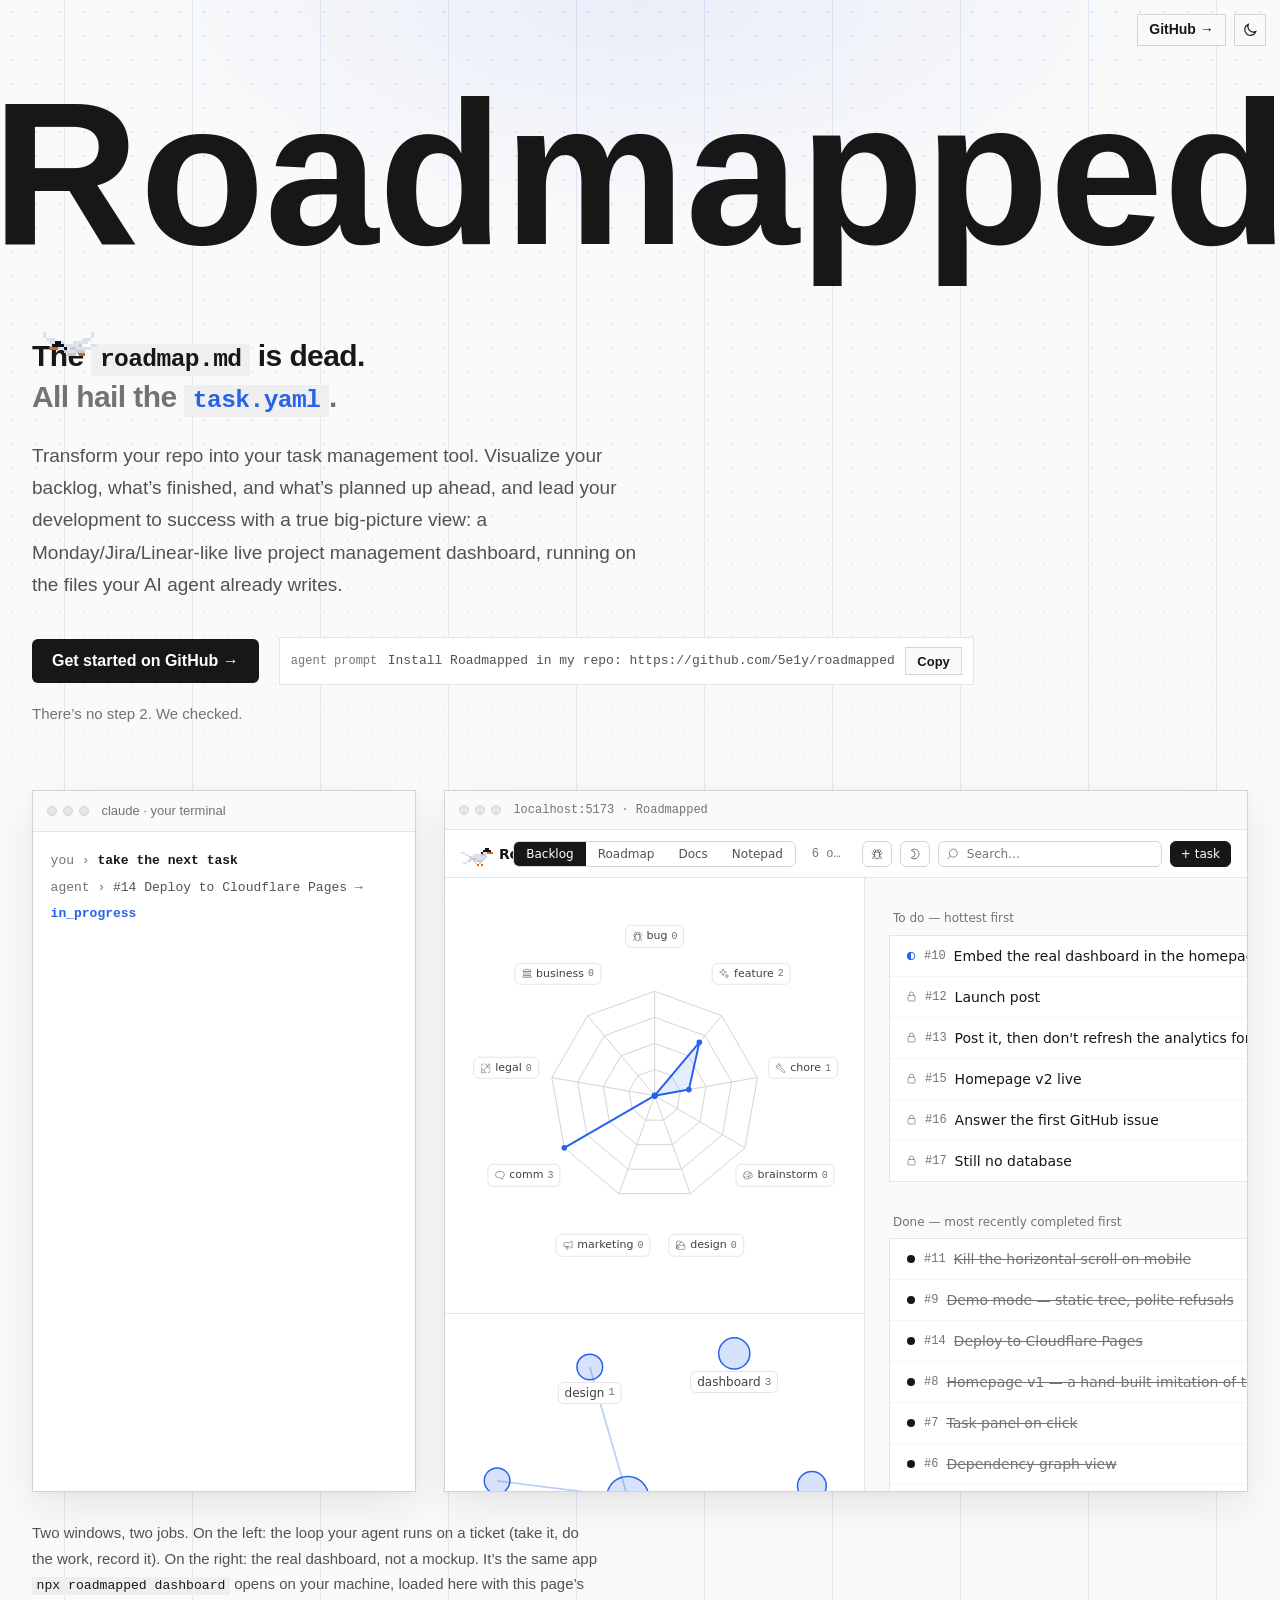
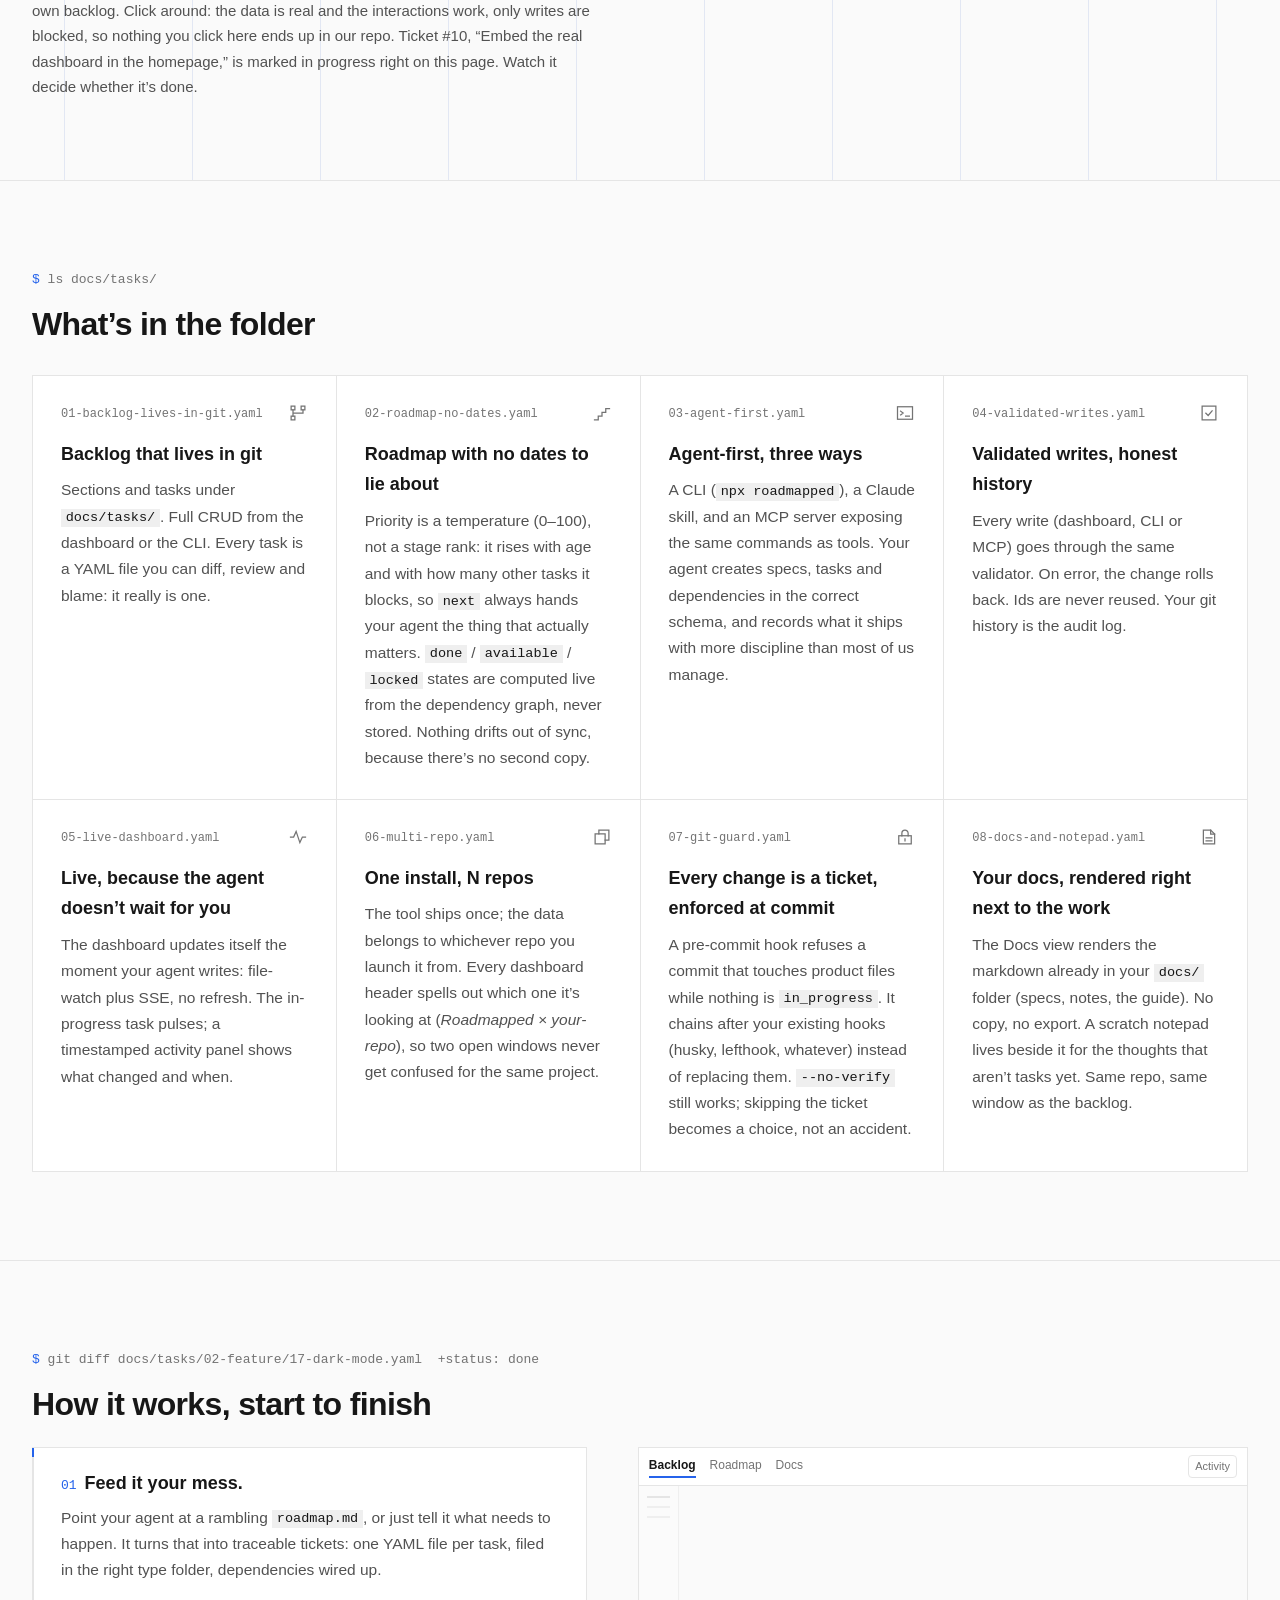
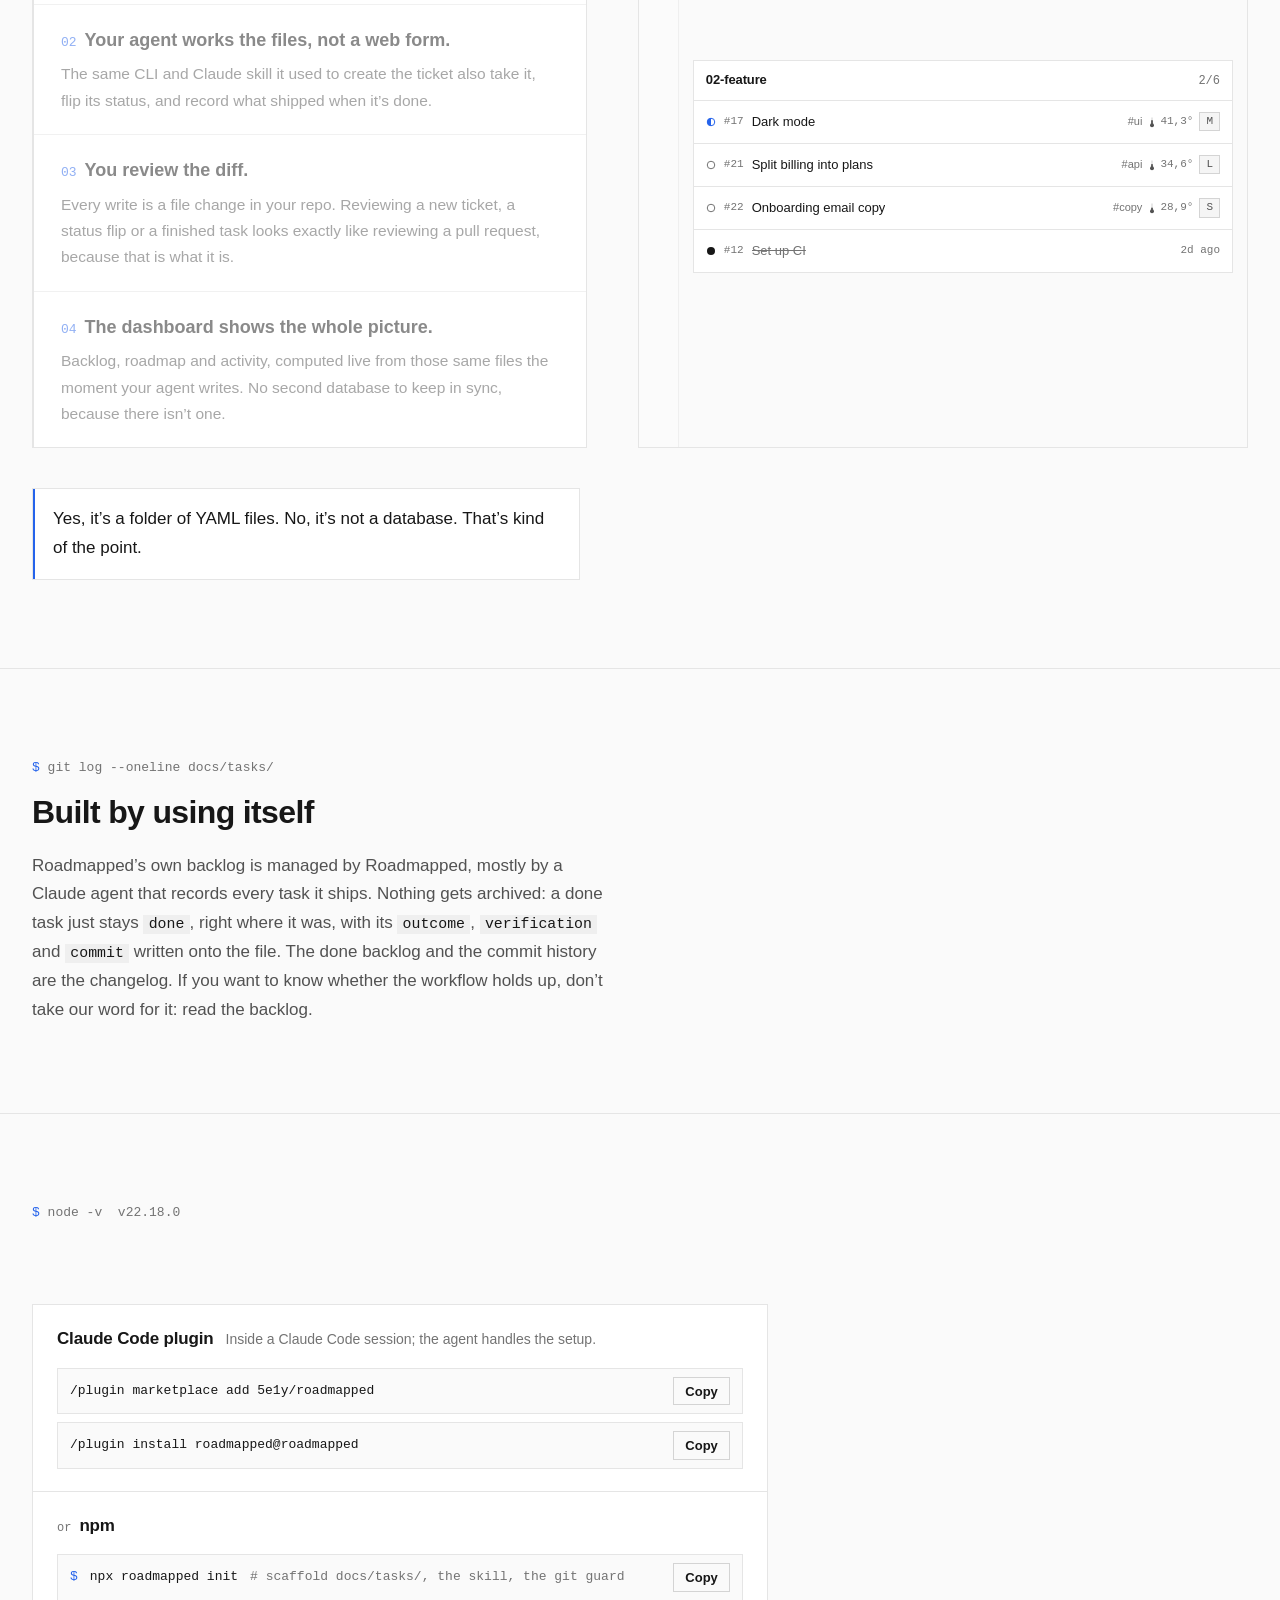
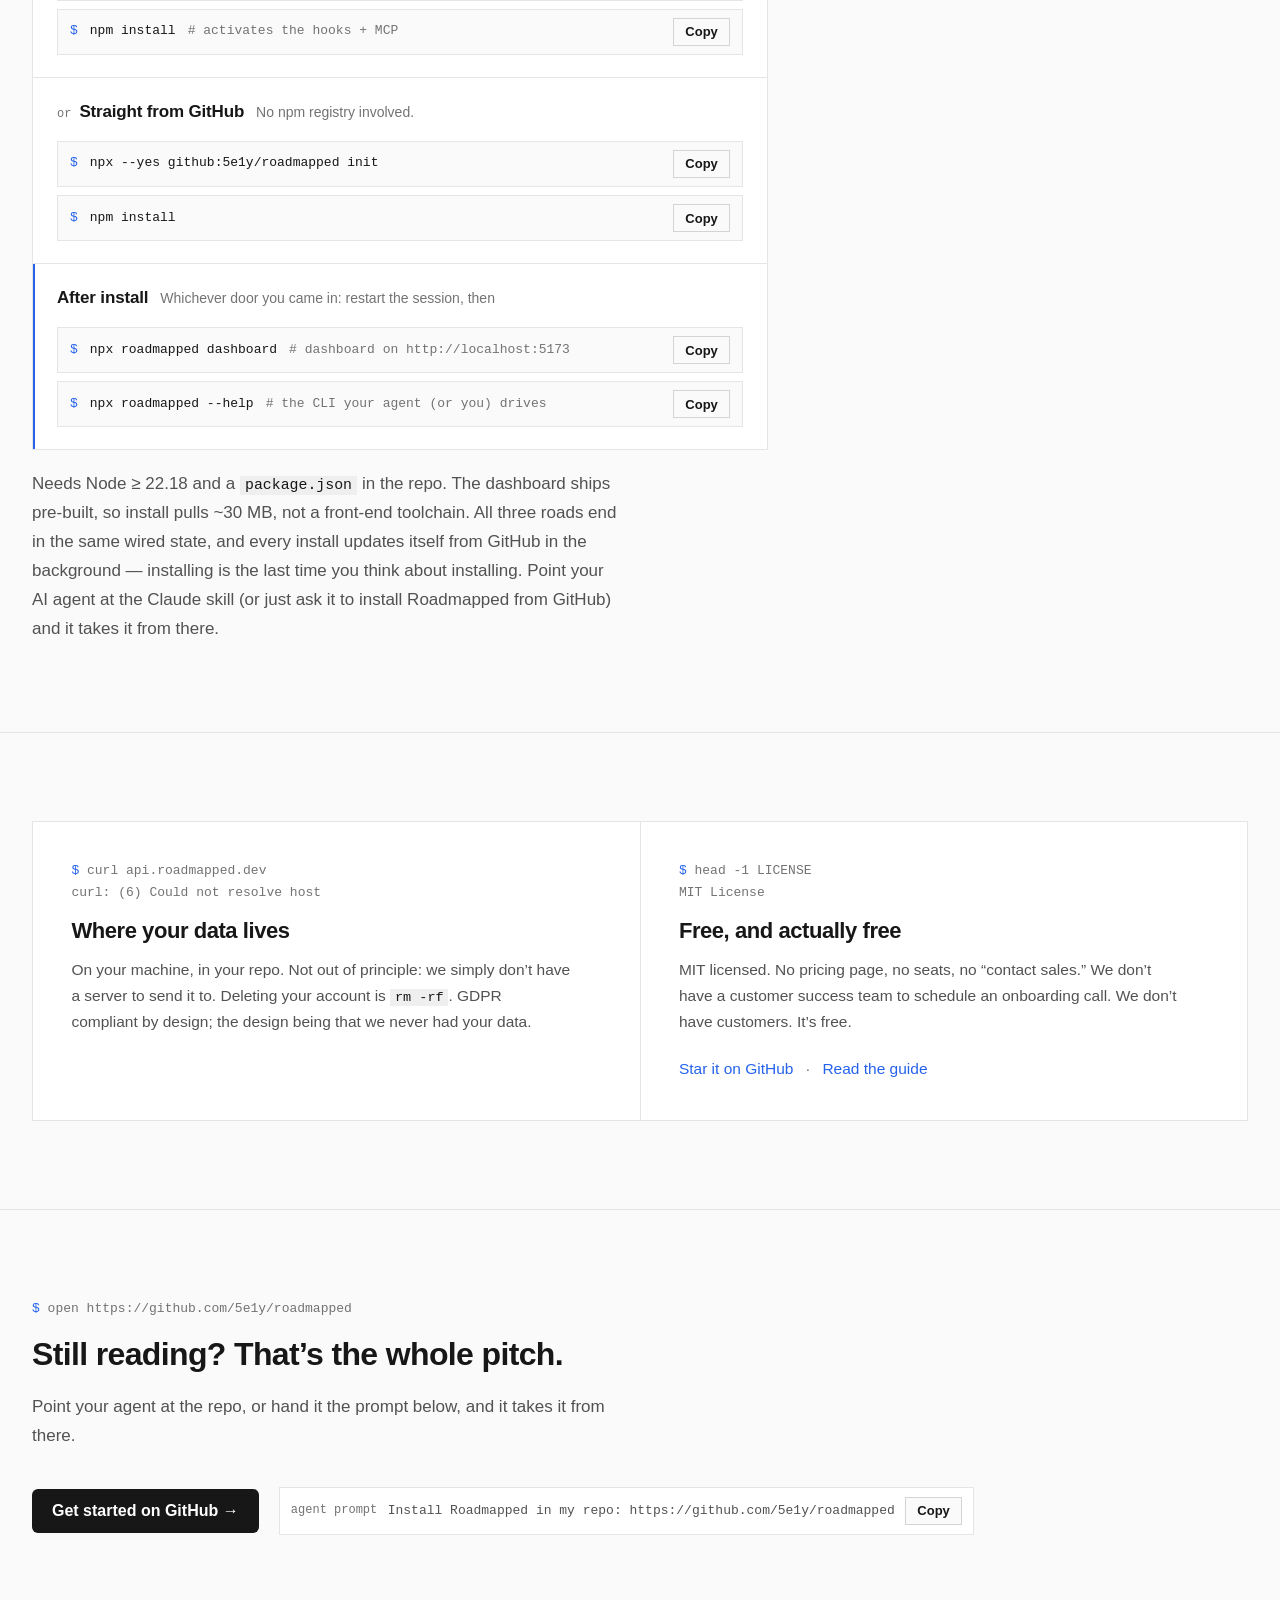
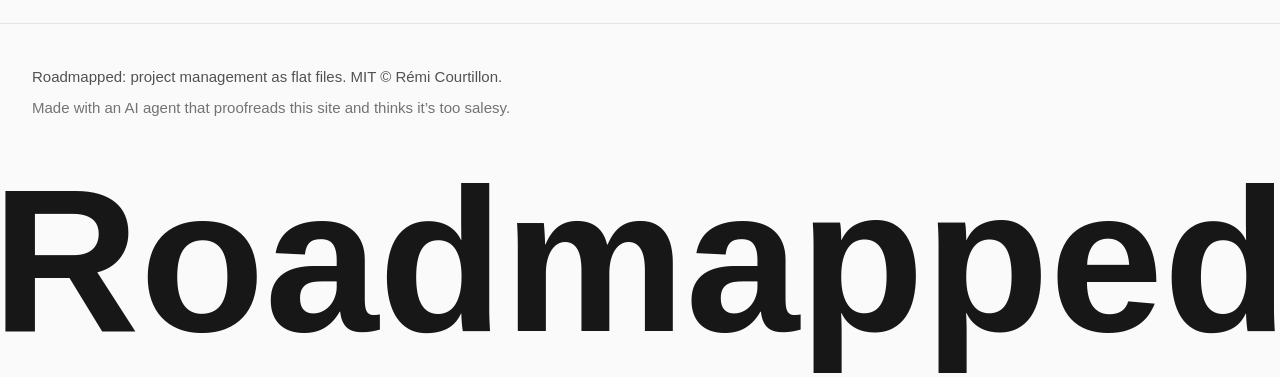
==== index.html @ 6def4558 "site: How-it-works — contexte d'app (ui-frame), colonnes à hauteur égale, callout aligné (#301) Reto" ====
<!doctype html>
<!-- You're reading the source. Coincidentally, that's also how the product works. -->
<html lang="en">
<head>
  <meta charset="utf-8">
  <meta name="viewport" content="width=device-width, initial-scale=1">
  <title>Roadmapped: a live project management dashboard for your repo</title>
  <meta name="description" content="Turn your repo into your task management tool. A Monday/Jira/Linear-like live dashboard over the backlog and roadmap your AI agent writes as files in your repo. See what's done and what's planned; review the diff.">
  <link rel="canonical" href="https://roadmapped.dev/">
  <meta property="og:title" content="Roadmapped: a live project management dashboard for your repo">
  <meta property="og:description" content="Turn your repo into a live project management dashboard: the backlog and roadmap your AI agent writes as files, with the big-picture view. MIT.">
  <meta property="og:url" content="https://roadmapped.dev/">
  <meta property="og:type" content="website">
  <meta property="og:site_name" content="Roadmapped">
  <meta property="og:image" content="https://roadmapped.dev/og.png">
  <meta property="og:image:width" content="1200">
  <meta property="og:image:height" content="630">
  <meta property="og:image:alt" content="The Roadmapped dashboard: a repo's backlog and roadmap as a live board.">
  <meta name="twitter:card" content="summary_large_image">
  <meta name="twitter:title" content="Roadmapped: a live project management dashboard for your repo">
  <meta name="twitter:description" content="Turn your repo into a live project management dashboard: the backlog and roadmap your AI agent writes as files, with the big-picture view. MIT.">
  <meta name="twitter:image" content="https://roadmapped.dev/og.png">
  <meta name="theme-color" content="#fafafa" media="(prefers-color-scheme: light)">
  <meta name="theme-color" content="#0a0a0a" media="(prefers-color-scheme: dark)">
  <!-- Thème (#268) : applique le choix persisté AVANT le premier paint, et
       n'arme les reveals (#267) que si IntersectionObserver existe et que
       l'utilisateur n'a pas demandé moins de mouvement. -->
  <script>
    (function () {
      var t = null;
      try { t = localStorage.getItem('theme'); } catch (e) {}
      if (t === 'light' || t === 'dark') document.documentElement.setAttribute('data-theme', t);
      if ('IntersectionObserver' in window &&
          !window.matchMedia('(prefers-reduced-motion: reduce)').matches) {
        document.documentElement.classList.add('js-reveal');
      }
    })();
  </script>
  <!-- Favicon : la mascotte Roadmapped (#212/#253), tournée à droite, pixel-perfect. -->
  <link rel="icon" href="data:image/svg+xml,%3Csvg%20xmlns='http://www.w3.org/2000/svg'%20viewBox='0%200%2016%2016'%3E%3Crect%20x='12'%20y='5'%20width='2'%20height='1'%20fill='%230F1225'/%3E%3Crect%20x='11'%20y='6'%20width='4'%20height='1'%20fill='%230F1225'/%3E%3Crect%20x='0'%20y='7'%20width='2'%20height='1'%20fill='%23DCE2E8'/%3E%3Crect%20x='10'%20y='7'%20width='1'%20height='1'%20fill='%230F1225'/%3E%3Crect%20x='11'%20y='7'%20width='2'%20height='1'%20fill='%23DCE2E8'/%3E%3Crect%20x='13'%20y='7'%20width='3'%20height='1'%20fill='%23EA6200'/%3E%3Crect%20x='2'%20y='8'%20width='2'%20height='1'%20fill='%23DCE2E8'/%3E%3Crect%20x='6'%20y='8'%20width='4'%20height='1'%20fill='%23DCE2E8'/%3E%3Crect%20x='10'%20y='8'%20width='2'%20height='1'%20fill='%23C6CCD4'/%3E%3Crect%20x='12'%20y='8'%20width='1'%20height='1'%20fill='%23DCE2E8'/%3E%3Crect%20x='4'%20y='9'%20width='1'%20height='1'%20fill='%23C6CCD4'/%3E%3Crect%20x='5'%20y='9'%20width='7'%20height='1'%20fill='%23DCE2E8'/%3E%3Crect%20x='12'%20y='9'%20width='1'%20height='1'%20fill='%23C6CCD4'/%3E%3Crect%20x='4'%20y='10'%20width='1'%20height='1'%20fill='%23DCE2E8'/%3E%3Crect%20x='5'%20y='10'%20width='3'%20height='1'%20fill='%23C6CCD4'/%3E%3Crect%20x='8'%20y='10'%20width='3'%20height='1'%20fill='%23DCE2E8'/%3E%3Crect%20x='11'%20y='10'%20width='1'%20height='1'%20fill='%23C6CCD4'/%3E%3Crect%20x='3'%20y='11'%20width='1'%20height='1'%20fill='%23DCE2E8'/%3E%3Crect%20x='4'%20y='11'%20width='1'%20height='1'%20fill='%23C6CCD4'/%3E%3Crect%20x='6'%20y='11'%20width='1'%20height='1'%20fill='%23C6CCD4'/%3E%3Crect%20x='7'%20y='11'%20width='1'%20height='1'%20fill='%23DCE2E8'/%3E%3Crect%20x='8'%20y='11'%20width='3'%20height='1'%20fill='%23C6CCD4'/%3E%3Crect%20x='1'%20y='12'%20width='2'%20height='1'%20fill='%23DCE2E8'/%3E%3Crect%20x='7'%20y='12'%20width='1'%20height='1'%20fill='%23DCE2E8'/%3E%3Crect%20x='9'%20y='12'%20width='1'%20height='1'%20fill='%23C6CCD4'/%3E%3Crect%20x='8'%20y='13'%20width='1'%20height='1'%20fill='%23EA6200'/%3E%3Crect%20x='10'%20y='13'%20width='1'%20height='1'%20fill='%23EA6200'/%3E%3C/svg%3E">
  <link rel="stylesheet" href="style.css">
  <script type="application/ld+json">
  {
    "@context": "https://schema.org",
    "@type": "SoftwareApplication",
    "name": "Roadmapped",
    "description": "Turn your repo into your task management tool. A Monday/Jira/Linear-like live dashboard over the backlog and roadmap your AI agent writes as files in your repo. See what's done and what's planned; review the diff.",
    "applicationCategory": "DeveloperApplication",
    "operatingSystem": "Any (Node.js ≥ 22.18)",
    "offers": {
      "@type": "Offer",
      "price": "0",
      "priceCurrency": "USD"
    },
    "license": "https://opensource.org/licenses/MIT",
    "url": "https://roadmapped.dev/",
    "codeRepository": "https://github.com/5e1y/roadmapped"
  }
  </script>
</head>
<body>
  <a class="skip-link" href="#main">Skip to content</a>

  <!-- Le header est mort (#266) : le wordmark géant du hero tient lieu de
       marque. Ce qui devait survivre — lien GitHub + toggle thème (#268) —
       flotte en haut à droite, discret, toujours accessible. -->
  <nav class="corner-nav" aria-label="Main">
    <a class="corner-link" href="https://github.com/5e1y/roadmapped">GitHub&nbsp;&rarr;</a>
    <button class="theme-toggle" type="button" aria-label="Switch color theme">
      <svg class="icon-sun" viewBox="0 0 24 24" fill="none" stroke="currentColor" stroke-width="1.8" stroke-linecap="square" aria-hidden="true"><circle cx="12" cy="12" r="4.25"/><path d="M12 2.5V5M12 19v2.5M2.5 12H5M19 12h2.5M5.3 5.3l1.8 1.8M16.9 16.9l1.8 1.8M18.7 5.3l-1.8 1.8M7.1 16.9l-1.8 1.8"/></svg>
      <svg class="icon-moon" viewBox="0 0 24 24" fill="none" stroke="currentColor" stroke-width="1.8" stroke-linecap="square" aria-hidden="true"><path d="M20.5 14.5A8.5 8.5 0 0 1 9.5 3.5a8.5 8.5 0 1 0 11 11Z"/></svg>
    </button>
  </nav>

  <main id="main">

    <!-- ============ Hero ============ -->
    <!-- Wordmark XXL (#266) : « Roadmapped » bord à bord, en SVG <text> pour
         une géométrie mesurable — le viewBox est recalé en JS sur l'encre
         exacte du mot (voir le script wordmark plus bas), et le perchoir
         invisible .wordmark-perch est posé pile sur le haut du R pour
         l'oiseau. Le viewBox inline n'est qu'un fallback sans JS. -->
    <section class="hero" aria-labelledby="hero-title">
      <h1 class="sr-only" id="hero-title">Roadmapped</h1>
      <!-- #286 : une ligne en desktop, deux lignes bord à bord (Road / mapped)
           en mobile. Trois <svg> ; la media query n'en montre qu'une (desktop)
           ou deux (mobile). Le script wordmark recale chaque viewBox sur son
           encre réelle, et le perchoir suit le R de la ligne VISIBLE
           (desktop : « Roadmapped » ; mobile : « Road », première ligne). -->
      <div class="wordmark wordmark-hero" data-wordmark aria-hidden="true">
        <svg class="wordmark-line-one" viewBox="0 -72 654 94" preserveAspectRatio="xMidYMid meet" focusable="false">
          <text class="wordmark-text" x="0" y="0">Roadmapped</text>
        </svg>
        <svg class="wordmark-line-two" viewBox="0 -72 246 76" preserveAspectRatio="xMidYMid meet" focusable="false">
          <text class="wordmark-text" x="0" y="0">Road</text>
        </svg>
        <svg class="wordmark-line-two" viewBox="0 -72 376 94" preserveAspectRatio="xMidYMid meet" focusable="false">
          <text class="wordmark-text" x="0" y="0">mapped</text>
        </svg>
        <span class="wordmark-perch" id="hero-perch" data-bird-perch></span>
      </div>
      <div class="container">
        <p class="hero-tagline reveal">
          The <code>roadmap.md</code> is dead.
          <span class="hero-beat">All hail the <code>task.yaml</code>.</span>
        </p>
        <p class="hero-sub reveal">
          Transform your repo into your task management tool. Visualize your backlog,
          what&rsquo;s finished, and what&rsquo;s planned up ahead, and lead your development
          to success with a true big-picture view: a Monday/Jira/Linear-like live
          project management dashboard, running on the files your AI agent already writes.
        </p>
        <div class="hero-cta reveal">
          <a class="btn btn-primary" href="https://github.com/5e1y/roadmapped">Get started on GitHub&nbsp;&rarr;</a>
          <div class="prompt-copy" role="group" aria-label="Prompt to copy for your AI agent">
            <span class="prompt-tag">agent&nbsp;prompt</span>
            <code class="prompt-text">Install Roadmapped in my repo: https://github.com/5e1y/roadmapped</code>
            <button class="btn-copy" type="button" data-copy-text="Install Roadmapped in my repo: https://github.com/5e1y/roadmapped">Copy</button>
          </div>
        </div>
        <p class="cta-note reveal">There&rsquo;s no step&nbsp;2. We checked.</p>
      </div>
    </section>

    <!-- ============ Live demo: two windows, the terminal and the real app ============ -->
    <section class="demo" aria-label="Live demo: a terminal driving the real Roadmapped dashboard, side by side">
      <div class="demo-stage">
        <div class="duo">

          <!-- Window 1: the terminal (scripted replay, separate app) -->
          <div class="window window-terminal reveal">
            <div class="window-bar">
              <span class="window-dots" aria-hidden="true"><i></i><i></i><i></i></span>
              <span class="window-name">claude &middot; your terminal</span>
            </div>
            <div class="term" id="term">
              <div class="cl" data-kind="you"><span class="cl-p">you &rsaquo;</span> <span class="cl-t">take the next task</span></div>
              <div class="cl" data-kind="agent"><span class="cl-p">agent &rsaquo;</span> #14 Deploy to Cloudflare Pages &rarr; <span class="cl-progress">in_progress</span></div>
              <div class="cl" data-kind="cmd">$ npx wrangler deploy</div>
              <div class="cl" data-kind="agent"><span class="cl-p">agent &rsaquo;</span> Live at roadmapped.dev. You&rsquo;re on it.</div>
              <div class="cl" data-kind="agent"><span class="cl-p">agent &rsaquo;</span> #14 done &middot; record written</div>
              <div class="cl" data-kind="you"><span class="cl-p">you &rsaquo;</span> <span class="cl-t">next</span></div>
              <div class="cl" data-kind="agent"><span class="cl-p">agent &rsaquo;</span> #10 Embed the real dashboard in the homepage &rarr; <span class="cl-progress">in_progress</span></div>
              <div class="cl" data-kind="cmd">$ npx roadmapped start 10</div>
              <div class="cl" data-kind="agent"><span class="cl-p">agent &rsaquo;</span> The window on the right? That&rsquo;s it. Same app, not a replica.</div>
              <div class="cl" data-kind="agent"><span class="cl-p">agent &rsaquo;</span> #10 stays in_progress until you stop looking.</div>
            </div>
          </div>

          <!-- Window 2: the actual dashboard (the React app, read-only build) -->
          <div class="window window-app reveal">
            <div class="window-bar">
              <span class="window-dots" aria-hidden="true"><i></i><i></i><i></i></span>
              <span class="window-name window-name-mono">localhost:5173 &middot; Roadmapped</span>
            </div>
            <iframe class="app-frame" src="demo/" title="Roadmapped dashboard: read-only live demo showing this page's own backlog" loading="lazy"></iframe>
          </div>

        </div>

        <p class="demo-caption reveal">
          Two windows, two jobs. On the left: the loop your agent runs on a ticket
          (take it, do the work, record it). On the right: the real dashboard, not a
          mockup. It&rsquo;s the same app <code>npx roadmapped dashboard</code> opens on your
          machine, loaded here with this page&rsquo;s own backlog. Click around: the data
          is real and the interactions work, only writes are blocked, so nothing you
          click here ends up in our repo. Ticket&nbsp;#10, &ldquo;Embed the real dashboard
          in the homepage,&rdquo; is marked in&nbsp;progress right on this page. Watch it
          decide whether it&rsquo;s done.
        </p>
      </div>
    </section>

    <!-- ============ Features ============
         #287 : chaque carte = un en-tête (fichier + icône + titre) dans un
         <button class="feature-toggle"> et un corps .feature-body. En desktop
         la grille est inchangée (le bouton est inerte, tout est déplié). En
         mobile (≤ 760px), le script accordéon replie les corps : première
         ouverte par défaut, une seule ouverte à la fois, aria-expanded +
         hidden. Sans JS : tout reste déplié, à toutes les tailles. -->
    <section class="section" id="features" aria-labelledby="features-title">
      <div class="container">
        <p class="eyebrow reveal"><span class="eyebrow-cmd"><span class="eyebrow-ps1">$</span>&nbsp;ls docs/tasks/</span></p>
        <h2 class="section-title reveal" id="features-title">What&rsquo;s in the folder</h2>
        <div class="feature-grid">
          <article class="feature-card reveal">
            <h3 class="feature-title">
              <button class="feature-toggle" type="button">
                <span class="feature-head">
                  <span class="feature-file">01-backlog-lives-in-git.yaml</span>
                  <!-- git branch, nœuds carrés -->
                  <svg class="feature-icon" viewBox="0 0 24 24" fill="none" stroke="currentColor" stroke-width="1.5" stroke-linecap="square" aria-hidden="true"><rect x="3.75" y="3.75" width="4.5" height="4.5"/><rect x="3.75" y="15.75" width="4.5" height="4.5"/><rect x="15.75" y="3.75" width="4.5" height="4.5"/><path d="M6 8.25v7.5M18 8.25V12H6"/></svg>
                </span>
                <span class="feature-name">Backlog that lives in git</span>
              </button>
            </h3>
            <div class="feature-body">
              <p>Sections and tasks under <code>docs/tasks/</code>. Full CRUD from the dashboard or the CLI. Every task is a YAML file you can diff, review and blame: it really is one.</p>
            </div>
          </article>
          <article class="feature-card reveal">
            <h3 class="feature-title">
              <button class="feature-toggle" type="button">
                <span class="feature-head">
                  <span class="feature-file">02-roadmap-no-dates.yaml</span>
                  <!-- escalier : la température (âge + blocages), pas un rang de stage -->
                  <svg class="feature-icon" viewBox="0 0 24 24" fill="none" stroke="currentColor" stroke-width="1.5" stroke-linecap="square" aria-hidden="true"><path d="M3 20.25h4.5v-4.5H12v-4.5h4.5v-4.5H21"/></svg>
                </span>
                <span class="feature-name">Roadmap with no dates to lie about</span>
              </button>
            </h3>
            <div class="feature-body">
              <p>Priority is a temperature (0&ndash;100), not a stage rank: it rises with age and with how many other tasks it blocks, so <code>next</code> always hands your agent the thing that actually matters. <code>done</code> / <code>available</code> / <code>locked</code> states are computed live from the dependency graph, never stored. Nothing drifts out of sync, because there&rsquo;s no second copy.</p>
            </div>
          </article>
          <article class="feature-card reveal">
            <h3 class="feature-title">
              <button class="feature-toggle" type="button">
                <span class="feature-head">
                  <span class="feature-file">03-agent-first.yaml</span>
                  <!-- terminal -->
                  <svg class="feature-icon" viewBox="0 0 24 24" fill="none" stroke="currentColor" stroke-width="1.5" stroke-linecap="square" aria-hidden="true"><rect x="3" y="4.5" width="18" height="15"/><path d="M6.75 9.75 9.75 12l-3 2.25M12.75 15.75h4.5"/></svg>
                </span>
                <span class="feature-name">Agent-first, three ways</span>
              </button>
            </h3>
            <div class="feature-body">
              <p>A CLI (<code>npx roadmapped</code>), a Claude skill, and an MCP server exposing the same commands as tools. Your agent creates specs, tasks and dependencies in the correct schema, and records what it ships with more discipline than most of us manage.</p>
            </div>
          </article>
          <article class="feature-card reveal">
            <h3 class="feature-title">
              <button class="feature-toggle" type="button">
                <span class="feature-head">
                  <span class="feature-file">04-validated-writes.yaml</span>
                  <!-- case cochée -->
                  <svg class="feature-icon" viewBox="0 0 24 24" fill="none" stroke="currentColor" stroke-width="1.5" stroke-linecap="square" aria-hidden="true"><rect x="3.75" y="3.75" width="16.5" height="16.5"/><path d="m8.25 12.25 2.75 2.75 4.75-5.5"/></svg>
                </span>
                <span class="feature-name">Validated writes, honest history</span>
              </button>
            </h3>
            <div class="feature-body">
              <p>Every write (dashboard, CLI or MCP) goes through the same validator. On error, the change rolls back. Ids are never reused. Your git history is the audit log.</p>
            </div>
          </article>
          <article class="feature-card reveal">
            <h3 class="feature-title">
              <button class="feature-toggle" type="button">
                <span class="feature-head">
                  <span class="feature-file">05-live-dashboard.yaml</span>
                  <!-- pouls d'activité -->
                  <svg class="feature-icon" viewBox="0 0 24 24" fill="none" stroke="currentColor" stroke-width="1.5" stroke-linecap="square" aria-hidden="true"><path d="M3 12h3.75L9.75 5.25l4.5 13.5L17.25 12H21"/></svg>
                </span>
                <span class="feature-name">Live, because the agent doesn&rsquo;t wait for you</span>
              </button>
            </h3>
            <div class="feature-body">
              <p>The dashboard updates itself the moment your agent writes: file-watch plus SSE, no refresh. The in-progress task pulses; a timestamped activity panel shows what changed and when.</p>
            </div>
          </article>
          <article class="feature-card reveal">
            <h3 class="feature-title">
              <button class="feature-toggle" type="button">
                <span class="feature-head">
                  <span class="feature-file">06-multi-repo.yaml</span>
                  <!-- carrés empilés : un outil, N repos -->
                  <svg class="feature-icon" viewBox="0 0 24 24" fill="none" stroke="currentColor" stroke-width="1.5" stroke-linecap="square" aria-hidden="true"><path d="M8.25 8.25V3.75h12v12h-4.5"/><rect x="3.75" y="8.25" width="12" height="12"/></svg>
                </span>
                <span class="feature-name">One install, N repos</span>
              </button>
            </h3>
            <div class="feature-body">
              <p>The tool ships once; the data belongs to whichever repo you launch it from. Every dashboard header spells out which one it&rsquo;s looking at (<em>Roadmapped &times; your-repo</em>), so two open windows never get confused for the same project.</p>
            </div>
          </article>
          <article class="feature-card reveal">
            <h3 class="feature-title">
              <button class="feature-toggle" type="button">
                <span class="feature-head">
                  <span class="feature-file">07-git-guard.yaml</span>
                  <!-- cadenas -->
                  <svg class="feature-icon" viewBox="0 0 24 24" fill="none" stroke="currentColor" stroke-width="1.5" stroke-linecap="square" aria-hidden="true"><rect x="4.5" y="10.5" width="15" height="9.75"/><path d="M8.25 10.5V7.5a3.75 3.75 0 0 1 7.5 0v3M12 14.25v2.25"/></svg>
                </span>
                <span class="feature-name">Every change is a ticket, enforced at commit</span>
              </button>
            </h3>
            <div class="feature-body">
              <p>A pre-commit hook refuses a commit that touches product files while nothing is <code>in_progress</code>. It chains after your existing hooks (husky, lefthook, whatever) instead of replacing them. <code>--no-verify</code> still works; skipping the ticket becomes a choice, not an accident.</p>
            </div>
          </article>
          <article class="feature-card reveal">
            <h3 class="feature-title">
              <button class="feature-toggle" type="button">
                <span class="feature-head">
                  <span class="feature-file">08-docs-and-notepad.yaml</span>
                  <!-- page de doc -->
                  <svg class="feature-icon" viewBox="0 0 24 24" fill="none" stroke="currentColor" stroke-width="1.5" stroke-linecap="square" aria-hidden="true"><path d="M5.25 3.75H14l4.75 4.75v11.75H5.25Z"/><path d="M14 3.75V8.5h4.75M8.5 13h7M8.5 16.5h7"/></svg>
                </span>
                <span class="feature-name">Your docs, rendered right next to the work</span>
              </button>
            </h3>
            <div class="feature-body">
              <p>The Docs view renders the markdown already in your <code>docs/</code> folder (specs, notes, the guide). No copy, no export. A scratch notepad lives beside it for the thoughts that aren&rsquo;t tasks yet. Same repo, same window as the backlog.</p>
            </div>
          </article>
        </div>
      </div>
    </section>

    <!-- ============ How it works (#280 → #283 → refonte auto-advance) ============
         Plus de pin-scroll : section de hauteur normale qui joue toute seule.
         À gauche des 4 étapes, une piste verticale (.how-track) dont le
         segment accent (.how-fill) se remplit sur la durée de l'étape active
         (~5,5 s) puis passe à la suivante, en boucle (script how-play plus
         bas). Survoler la colonne des étapes RALENTIT la progression (x0.25) ;
         cliquer une étape y saute et remet sa barre à zéro. L'étape active
         est exposée via aria-current="step" sur son bouton.
         Gate html.js-howplay (posée par le script) : sans elle (no-JS), les
         4 étapes ET les 4 visuels s'empilent, tout visible, piste masquée.
         prefers-reduced-motion : aucun auto-advance (script), piste masquée
         (CSS), le clic reste le seul moteur.
         Visuels = pièces isolées de l'UI RÉELLE de l'app (classes .ui-*),
         reproduites en HTML/CSS statique sur les variables du site :
         01 rangées de backlog (TaskRow/Chip/Temperature), 02 popup Activity
         (LiveActivityMenu), 03 panneau d'une tâche done (TaskPanel, bloc Log),
         04 colonnes roadmap (RoadmapColumns). aria-hidden : illustrations,
         le texte des étapes porte l'information.
         Perchoirs : CHAQUE rangée d'étape (.how-step) porte data-bird-perch —
         bord haut peint stable (filet du panneau / filets inter-rangées),
         opacité des rangées estompées ≥ .5 (le test de visibilité de
         l'oiseau tolère la pénombre). Le callout garde le sien. -->
    <section class="section" id="how-it-works" aria-labelledby="how-title">
      <div class="container">
        <p class="eyebrow reveal"><span class="eyebrow-cmd"><span class="eyebrow-ps1">$</span>&nbsp;git diff docs/tasks/02-feature/17-dark-mode.yaml</span><span class="eyebrow-out">&nbsp;&nbsp;+status: done</span></p>
        <h2 class="section-title reveal" id="how-title">How it works, start to finish</h2>
      </div>

      <div class="container how-stage">
        <div class="how-lane">
          <div class="how-track" aria-hidden="true"><div class="how-fill"></div></div>
          <ol class="how-steps reveal">
            <li class="how-step is-active" data-bird-perch>
              <h3 class="how-step-title"><button class="how-step-btn" type="button" aria-current="step"><span class="how-step-num">01</span>Feed it your mess.</button></h3>
              <p>Point your agent at a rambling <code>roadmap.md</code>, or just tell it what needs to happen. It turns that into traceable tickets: one YAML file per task, filed in the right type folder, dependencies wired up.</p>
            </li>
            <li class="how-step" data-bird-perch>
              <h3 class="how-step-title"><button class="how-step-btn" type="button"><span class="how-step-num">02</span>Your agent works the files, not a web form.</button></h3>
              <p>The same CLI and Claude skill it used to create the ticket also take it, flip its status, and record what shipped when it&rsquo;s done.</p>
            </li>
            <li class="how-step" data-bird-perch>
              <h3 class="how-step-title"><button class="how-step-btn" type="button"><span class="how-step-num">03</span>You review the diff.</button></h3>
              <p>Every write is a file change in your repo. Reviewing a new ticket, a status flip or a finished task looks exactly like reviewing a pull request, because that is what it is.</p>
            </li>
            <li class="how-step" data-bird-perch>
              <h3 class="how-step-title"><button class="how-step-btn" type="button"><span class="how-step-num">04</span>The dashboard shows the whole picture.</button></h3>
              <p>Backlog, roadmap and activity, computed live from those same files the moment your agent writes. No second database to keep in sync, because there isn&rsquo;t one.</p>
            </li>
          </ol>
        </div>
        <!-- Pièces isolées de l'UI de l'app — mêmes morceaux que l'iframe de
             la démo, mais découpés. Fond --page : les composants (--card)
             s'en détachent comme dans l'app. -->
        <div class="how-visuals reveal" aria-hidden="true">
          <!-- 01 · Backlog : rangées TaskRow sous leur tête de type (glyphe
               d'état, #id mono, titre, tags légers, thermomètre, chip size). -->
          <div class="how-visual is-active">
            <div class="ui-frame">
              <div class="ui-frame-bar">
                <span class="ui-frame-tabs"><span class="ui-frame-tab is-on">Backlog</span><span class="ui-frame-tab">Roadmap</span><span class="ui-frame-tab">Docs</span></span>
                <span class="ui-frame-live">Activity</span>
              </div>
              <div class="ui-frame-body">
                <div class="ui-frame-rail"><span></span><span></span><span></span></div>
                <div class="ui-frame-piece">
            <div class="ui-pane">
              <div class="ui-pane-head"><span class="ui-pane-title">02-feature</span><span class="ui-count">2/6</span></div>
              <div class="ui-row">
                <svg class="ui-glyph ui-glyph--live" width="10" height="10" viewBox="0 0 10 10"><circle cx="5" cy="5" r="3.75" fill="none" stroke="currentColor" stroke-width="1"/><path d="M5 1.25 A3.75 3.75 0 0 0 5 8.75 Z" fill="currentColor"/></svg>
                <span class="ui-id">#17</span>
                <span class="ui-row-title">Dark mode</span>
                <span class="ui-row-meta"><span class="ui-tag">#ui</span><span class="ui-temp"><svg width="8" height="12" viewBox="0 0 10 14"><rect x="3.9" y="1.2" width="2.2" height="9" rx="1.1" fill="var(--rule)"/><rect x="3.9" y="4.5" width="2.2" height="6.5" rx="1.1" fill="var(--soft)"/><circle cx="5" cy="11" r="2.5" fill="var(--soft)"/></svg>41,3&deg;</span><span class="ui-chip ui-chip--mono ui-chip--strong">M</span></span>
              </div>
              <div class="ui-row">
                <svg class="ui-glyph" width="10" height="10" viewBox="0 0 10 10"><circle cx="5" cy="5" r="3.75" fill="none" stroke="var(--muted)" stroke-width="1"/></svg>
                <span class="ui-id">#21</span>
                <span class="ui-row-title">Split billing into plans</span>
                <span class="ui-row-meta"><span class="ui-tag">#api</span><span class="ui-temp"><svg width="8" height="12" viewBox="0 0 10 14"><rect x="3.9" y="1.2" width="2.2" height="9" rx="1.1" fill="var(--rule)"/><rect x="3.9" y="5.6" width="2.2" height="5.4" rx="1.1" fill="var(--soft)"/><circle cx="5" cy="11" r="2.5" fill="var(--soft)"/></svg>34,6&deg;</span><span class="ui-chip ui-chip--mono ui-chip--strong">L</span></span>
              </div>
              <div class="ui-row">
                <svg class="ui-glyph" width="10" height="10" viewBox="0 0 10 10"><circle cx="5" cy="5" r="3.75" fill="none" stroke="var(--muted)" stroke-width="1"/></svg>
                <span class="ui-id">#22</span>
                <span class="ui-row-title">Onboarding email copy</span>
                <span class="ui-row-meta"><span class="ui-tag">#copy</span><span class="ui-temp"><svg width="8" height="12" viewBox="0 0 10 14"><rect x="3.9" y="1.2" width="2.2" height="9" rx="1.1" fill="var(--rule)"/><rect x="3.9" y="6.4" width="2.2" height="4.6" rx="1.1" fill="var(--soft)"/><circle cx="5" cy="11" r="2.5" fill="var(--soft)"/></svg>28,9&deg;</span><span class="ui-chip ui-chip--mono ui-chip--strong">S</span></span>
              </div>
              <div class="ui-row is-done">
                <svg class="ui-glyph" width="10" height="10" viewBox="0 0 10 10"><circle cx="5" cy="5" r="4" fill="var(--ink)"/></svg>
                <span class="ui-id">#12</span>
                <span class="ui-row-title">Set up CI</span>
                <span class="ui-row-meta"><span class="ui-time">2d ago</span></span>
              </div>
            </div>
                </div>
              </div>
            </div>
          </div>
          <!-- 02 · Activity (LiveActivityMenu) : le popup du header — verbe,
               #id, titre, heure ; l'entrée fraîche s'allume (fond --tint). -->
          <div class="how-visual">
            <div class="ui-frame">
              <div class="ui-frame-bar">
                <span class="ui-frame-tabs"><span class="ui-frame-tab is-on">Backlog</span><span class="ui-frame-tab">Roadmap</span><span class="ui-frame-tab">Docs</span></span>
                <span class="ui-frame-live is-on">Activity</span>
              </div>
              <div class="ui-frame-body">
                <div class="ui-frame-rail"><span></span><span></span><span></span></div>
                <div class="ui-frame-piece">
            <div class="ui-pop">
              <div class="ui-pop-head"><span class="ui-pop-title">Activity</span><span class="ui-dim">this session</span></div>
              <ul class="ui-log">
                <li class="is-fresh">
                  <svg class="ui-icon" width="10" height="10" viewBox="0 0 10 10"><path d="M1.5 5.5 L4 8 L8.5 2.5" fill="none" stroke="currentColor" stroke-width="1.4"/></svg>
                  <span class="ui-verb">finished</span><span class="ui-id">#17</span>
                  <span class="ui-log-title">Dark mode</span><span class="ui-time">14:26</span>
                </li>
                <li>
                  <svg class="ui-icon" width="10" height="10" viewBox="0 0 10 10"><path d="M6.2 1.6 L8.4 3.8 L3.6 8.6 L1.2 8.8 L1.4 6.4 Z" fill="none" stroke="currentColor" stroke-width="1"/></svg>
                  <span class="ui-verb">edited</span><span class="ui-id">#17</span>
                  <span class="ui-log-title">Dark mode</span><span class="ui-time">14:11</span>
                </li>
                <li>
                  <svg class="ui-icon" width="10" height="10" viewBox="0 0 10 10"><path d="M2.5 1.5 L8 5 L2.5 8.5 Z" fill="currentColor"/></svg>
                  <span class="ui-verb">started</span><span class="ui-id">#17</span>
                  <span class="ui-log-title">Dark mode</span><span class="ui-time">14:03</span>
                </li>
                <li>
                  <svg class="ui-icon" width="10" height="10" viewBox="0 0 10 10"><path d="M5 1 V9 M1 5 H9" fill="none" stroke="currentColor" stroke-width="1.4"/></svg>
                  <span class="ui-verb">created</span><span class="ui-id">#21</span>
                  <span class="ui-log-title">Split billing into plans</span><span class="ui-time">14:02</span>
                </li>
              </ul>
              <p class="ui-pop-foot">Session only &mdash; full history is your git log on docs/tasks/.</p>
            </div>
                </div>
              </div>
            </div>
          </div>
          <!-- 03 · Le panneau de la tâche passée done (TaskPanel) : en-tête
               glyphe plein + statut, titre barré, bloc Log avec outcome /
               verification / commit, chemin YAML en pied. -->
          <div class="how-visual">
            <div class="ui-frame">
              <div class="ui-frame-bar">
                <span class="ui-frame-tabs"><span class="ui-frame-tab is-on">Backlog</span><span class="ui-frame-tab">Roadmap</span><span class="ui-frame-tab">Docs</span></span>
                <span class="ui-frame-live">Activity</span>
              </div>
              <div class="ui-frame-body">
                <div class="ui-frame-rail"><span></span><span></span><span></span></div>
                <div class="ui-frame-piece">
            <div class="ui-panel">
              <div class="ui-panel-head">
                <svg class="ui-glyph" width="10" height="10" viewBox="0 0 10 10"><circle cx="5" cy="5" r="4" fill="var(--ink)"/></svg>
                <span class="ui-id">#17</span>
                <span class="ui-status">done</span>
              </div>
              <div class="ui-panel-title">Dark mode</div>
              <div class="ui-logbox">
                <div class="ui-logbox-cap">Log</div>
                <div class="ui-dates">created 3d ago &middot; completed 26m ago</div>
                <div class="ui-field"><span class="ui-field-label">outcome</span><span class="ui-field-val">Theme toggle + persisted choice, dark tokens on every view.</span></div>
                <div class="ui-field"><span class="ui-field-label">verification</span><span class="ui-field-val">npm run build &middot; toggled both themes on the live dashboard.</span></div>
                <div class="ui-field"><span class="ui-field-label">commit</span><span class="ui-field-val ui-field-val--mono">4f2a91c</span></div>
              </div>
              <div class="ui-panel-foot">docs/tasks/02-feature/17-dark-mode.yaml</div>
            </div>
                </div>
              </div>
            </div>
          </div>
          <!-- 04 · La roadmap en colonnes (RoadmapColumns) : une colonne par
               type — tête + compteur, barre fine, cartes, repli « + N done ». -->
          <div class="how-visual">
            <div class="ui-frame">
              <div class="ui-frame-bar">
                <span class="ui-frame-tabs"><span class="ui-frame-tab">Backlog</span><span class="ui-frame-tab is-on">Roadmap</span><span class="ui-frame-tab">Docs</span></span>
                <span class="ui-frame-live">Activity</span>
              </div>
              <div class="ui-frame-body">
                <div class="ui-frame-rail"><span></span><span></span><span></span></div>
                <div class="ui-frame-piece">
            <div class="ui-board">
              <div class="ui-col">
                <div class="ui-col-head"><span class="ui-col-title">01-bug</span><span class="ui-count">2/3</span></div>
                <div class="ui-bar"><i style="width:66%"></i></div>
                <div class="ui-cards">
                  <div class="ui-card">
                    <svg class="ui-glyph" width="10" height="10" viewBox="0 0 10 10"><circle cx="5" cy="5" r="3.75" fill="none" stroke="var(--muted)" stroke-width="1"/></svg>
                    <span class="ui-card-body"><span class="ui-id">#23</span> <span class="ui-card-title">Flaky sync on save</span><span class="ui-avail">Available</span></span>
                  </div>
                  <div class="ui-card ui-card--more">+ 2 done</div>
                </div>
              </div>
              <div class="ui-col">
                <div class="ui-col-head"><span class="ui-col-title">02-feature</span><span class="ui-count">2/6</span></div>
                <div class="ui-bar"><i style="width:33%"></i></div>
                <div class="ui-cards">
                  <div class="ui-card">
                    <svg class="ui-glyph ui-glyph--live" width="10" height="10" viewBox="0 0 10 10"><circle cx="5" cy="5" r="3.75" fill="none" stroke="currentColor" stroke-width="1"/><path d="M5 1.25 A3.75 3.75 0 0 0 5 8.75 Z" fill="currentColor"/></svg>
                    <span class="ui-card-body"><span class="ui-id">#17</span> <span class="ui-card-title">Dark mode</span></span>
                  </div>
                  <div class="ui-card">
                    <svg class="ui-glyph" width="10" height="10" viewBox="0 0 10 10"><circle cx="5" cy="5" r="3.75" fill="none" stroke="var(--muted)" stroke-width="1"/></svg>
                    <span class="ui-card-body"><span class="ui-id">#21</span> <span class="ui-card-title">Split billing into plans</span></span>
                  </div>
                  <div class="ui-card ui-card--more">+ 2 done</div>
                </div>
              </div>
              <div class="ui-col">
                <div class="ui-col-head"><span class="ui-col-title">04-ux</span><span class="ui-count">1/2</span></div>
                <div class="ui-bar"><i style="width:50%"></i></div>
                <div class="ui-cards">
                  <div class="ui-card">
                    <svg class="ui-glyph" width="10" height="10" viewBox="0 0 10 10"><circle cx="5" cy="5" r="3.75" fill="none" stroke="var(--muted)" stroke-width="1"/></svg>
                    <span class="ui-card-body"><span class="ui-id">#19</span> <span class="ui-card-title">Empty states</span></span>
                  </div>
                  <div class="ui-card ui-card--more">+ 1 done</div>
                </div>
              </div>
            </div>
                </div>
              </div>
            </div>
          </div>
        </div>
      </div>

      <!-- Callout aligné (retour proprio #3) : dans un .container comme .how-stage,
           donc son bord gauche tombe pile sur celui du panneau des étapes. -->
      <div class="container">
        <p class="callout reveal" data-bird-perch>Yes, it&rsquo;s a folder of YAML files. No, it&rsquo;s not a database. That&rsquo;s kind of the point.</p>
      </div>
    </section>

    <!-- ============ Built by using itself ============ -->
    <section class="section" id="built-by-using-itself" aria-labelledby="built-title">
      <div class="container">
        <p class="eyebrow reveal"><span class="eyebrow-cmd"><span class="eyebrow-ps1">$</span>&nbsp;git log --oneline docs/tasks/</span></p>
        <h2 class="section-title reveal" id="built-title">Built by using itself</h2>
        <p class="prose reveal">Roadmapped&rsquo;s own backlog is managed by Roadmapped, mostly by a Claude agent that records every task it ships. Nothing gets archived: a done task just stays <code>done</code>, right where it was, with its <code>outcome</code>, <code>verification</code> and <code>commit</code> written onto the file. The done backlog and the commit history are the changelog. If you want to know whether the workflow holds up, don&rsquo;t take our word for it: read the backlog.</p>
      </div>
    </section>

    <!-- ============ Quickstart (#300) ============
         Trois routes d'installation, séparées en blocs distincts dans un
         panneau unique (même vocabulaire que .feature-grid / .how-steps :
         gaps de 1px sur fond --rule). Chaque commande = une rangée .cmd-row
         avec SON bouton .btn-copy (le listener délégué existant copie
         data-copy-text, rien de nouveau côté JS). Le bloc « After install »
         porte le filet bleu inset du callout : les trois routes convergent là. -->
    <section class="section" id="quickstart" aria-labelledby="quickstart-title">
      <div class="container">
        <p class="eyebrow reveal"><span class="eyebrow-cmd"><span class="eyebrow-ps1">$</span>&nbsp;node -v</span><span class="eyebrow-out">&nbsp;&nbsp;v22.18.0</span></p>
        <h2 class="section-title reveal" id="quickstart-title">Quickstart</h2>
        <div class="install-stack reveal">

          <section class="install-method" aria-labelledby="install-plugin-label">
            <div class="install-head">
              <h3 class="install-label" id="install-plugin-label">Claude Code plugin</h3>
              <p class="install-note">Inside a Claude Code session; the agent handles the setup.</p>
            </div>
            <div class="cmd-row">
              <code class="cmd-text">/plugin marketplace add 5e1y/roadmapped</code>
              <button class="btn-copy" type="button" data-copy-text="/plugin marketplace add 5e1y/roadmapped" aria-label="Copy command: /plugin marketplace add 5e1y/roadmapped">Copy</button>
            </div>
            <div class="cmd-row">
              <code class="cmd-text">/plugin install roadmapped@roadmapped</code>
              <button class="btn-copy" type="button" data-copy-text="/plugin install roadmapped@roadmapped" aria-label="Copy command: /plugin install roadmapped@roadmapped">Copy</button>
            </div>
          </section>

          <section class="install-method" aria-labelledby="install-npm-label">
            <div class="install-head">
              <h3 class="install-label" id="install-npm-label"><span class="install-or">or</span>npm</h3>
            </div>
            <div class="cmd-row">
              <span class="cmd-ps1" aria-hidden="true">$</span>
              <code class="cmd-text">npx roadmapped init</code>
              <span class="code-comment"># scaffold docs/tasks/, the skill, the git guard</span>
              <button class="btn-copy" type="button" data-copy-text="npx roadmapped init" aria-label="Copy command: npx roadmapped init">Copy</button>
            </div>
            <div class="cmd-row">
              <span class="cmd-ps1" aria-hidden="true">$</span>
              <code class="cmd-text">npm install</code>
              <span class="code-comment"># activates the hooks + MCP</span>
              <button class="btn-copy" type="button" data-copy-text="npm install" aria-label="Copy command: npm install">Copy</button>
            </div>
          </section>

          <section class="install-method" aria-labelledby="install-github-label">
            <div class="install-head">
              <h3 class="install-label" id="install-github-label"><span class="install-or">or</span>Straight from GitHub</h3>
              <p class="install-note">No npm registry involved.</p>
            </div>
            <div class="cmd-row">
              <span class="cmd-ps1" aria-hidden="true">$</span>
              <code class="cmd-text">npx --yes github:5e1y/roadmapped init</code>
              <button class="btn-copy" type="button" data-copy-text="npx --yes github:5e1y/roadmapped init" aria-label="Copy command: npx --yes github:5e1y/roadmapped init">Copy</button>
            </div>
            <div class="cmd-row">
              <span class="cmd-ps1" aria-hidden="true">$</span>
              <code class="cmd-text">npm install</code>
              <button class="btn-copy" type="button" data-copy-text="npm install" aria-label="Copy command: npm install">Copy</button>
            </div>
          </section>

          <section class="install-method install-then" aria-labelledby="install-then-label">
            <div class="install-head">
              <h3 class="install-label" id="install-then-label">After install</h3>
              <p class="install-note">Whichever door you came in: restart the session, then</p>
            </div>
            <div class="cmd-row">
              <span class="cmd-ps1" aria-hidden="true">$</span>
              <code class="cmd-text">npx roadmapped dashboard</code>
              <span class="code-comment"># dashboard on http://localhost:5173</span>
              <button class="btn-copy" type="button" data-copy-text="npx roadmapped dashboard" aria-label="Copy command: npx roadmapped dashboard">Copy</button>
            </div>
            <div class="cmd-row">
              <span class="cmd-ps1" aria-hidden="true">$</span>
              <code class="cmd-text">npx roadmapped --help</code>
              <span class="code-comment"># the CLI your agent (or you) drives</span>
              <button class="btn-copy" type="button" data-copy-text="npx roadmapped --help" aria-label="Copy command: npx roadmapped --help">Copy</button>
            </div>
          </section>

        </div>
        <p class="prose under-block reveal">Needs Node&nbsp;&ge;&nbsp;22.18 and a <code>package.json</code> in the repo. The dashboard ships pre-built, so install pulls&nbsp;~30&nbsp;MB, not a front-end toolchain. All three roads end in the same wired state, and every install updates itself from GitHub in the background &mdash; installing is the last time you think about installing. Point your AI agent at the Claude skill (or just ask it to install Roadmapped from GitHub) and it takes it from there.</p>
      </div>
    </section>

    <!-- ============ Privacy + Open source ============ -->
    <section class="section" id="privacy" aria-label="Privacy and license">
      <div class="container">
        <div class="pair-grid">
          <article class="pair-card reveal" data-bird-perch aria-labelledby="privacy-title">
            <p class="eyebrow"><span class="eyebrow-cmd"><span class="eyebrow-ps1">$</span>&nbsp;curl api.roadmapped.dev</span><br><span class="eyebrow-out">curl: (6) Could not resolve host</span></p>
            <h2 class="section-title pair-title" id="privacy-title">Where your data lives</h2>
            <p>On your machine, in your repo. Not out of principle: we simply don&rsquo;t have a server to send it to. Deleting your account is <code>rm -rf</code>. GDPR compliant by design; the design being that we never had your data.</p>
          </article>
          <article class="pair-card reveal" data-bird-perch aria-labelledby="oss-title">
            <p class="eyebrow"><span class="eyebrow-cmd"><span class="eyebrow-ps1">$</span>&nbsp;head -1 LICENSE</span><br><span class="eyebrow-out">MIT License</span></p>
            <h2 class="section-title pair-title" id="oss-title">Free, and actually free</h2>
            <p>MIT licensed. No pricing page, no seats, no &ldquo;contact sales.&rdquo; We don&rsquo;t have a customer success team to schedule an onboarding call. We don&rsquo;t have customers. It&rsquo;s free.</p>
            <p class="pair-links">
              <a class="link-arrow" href="https://github.com/5e1y/roadmapped">Star it on GitHub</a>
              <span class="link-sep" aria-hidden="true">&middot;</span>
              <a class="link-arrow" href="https://github.com/5e1y/roadmapped#readme">Read the guide</a>
            </p>
          </article>
        </div>
      </div>
    </section>

    <!-- ============ Final CTA ============ -->
    <section class="section" id="cta-final" aria-labelledby="cta-final-title">
      <div class="container">
        <p class="eyebrow reveal"><span class="eyebrow-cmd"><span class="eyebrow-ps1">$</span>&nbsp;open https://github.com/5e1y/roadmapped</span></p>
        <h2 class="section-title reveal" id="cta-final-title">Still reading? That&rsquo;s the whole pitch.</h2>
        <p class="prose reveal">Point your agent at the repo, or hand it the prompt below, and it takes it from there.</p>
        <div class="hero-cta reveal">
          <a class="btn btn-primary" href="https://github.com/5e1y/roadmapped">Get started on GitHub&nbsp;&rarr;</a>
          <div class="prompt-copy" role="group" aria-label="Prompt to copy for your AI agent">
            <span class="prompt-tag">agent&nbsp;prompt</span>
            <code class="prompt-text">Install Roadmapped in my repo: https://github.com/5e1y/roadmapped</code>
            <button class="btn-copy" type="button" data-copy-text="Install Roadmapped in my repo: https://github.com/5e1y/roadmapped">Copy</button>
          </div>
        </div>
      </div>
    </section>

  </main>

  <footer class="site-footer">
    <div class="container">
      <p class="reveal">Roadmapped: project management as flat files. MIT &copy; R&eacute;mi Courtillon.</p>
      <p class="footer-note reveal">Made with an AI agent that proofreads this site and thinks it&rsquo;s too salesy.</p>
    </div>
    <!-- Le même wordmark XXL qu'en hero (#266, deux lignes en mobile #286).
         Son R est un second perchoir (#footer-perch — l'oiseau le vise par
         id) : l'oiseau voyage entre le R du haut et celui du bas selon le
         curseur. Pas de .reveal ici : un perchoir ne part jamais d'opacity 0. -->
    <div class="wordmark wordmark-footer" data-wordmark aria-hidden="true">
      <svg class="wordmark-line-one" viewBox="0 -72 654 94" preserveAspectRatio="xMidYMid meet" focusable="false">
        <text class="wordmark-text" x="0" y="0">Roadmapped</text>
      </svg>
      <svg class="wordmark-line-two" viewBox="0 -72 246 76" preserveAspectRatio="xMidYMid meet" focusable="false">
        <text class="wordmark-text" x="0" y="0">Road</text>
      </svg>
      <svg class="wordmark-line-two" viewBox="0 -72 376 94" preserveAspectRatio="xMidYMid meet" focusable="false">
        <text class="wordmark-text" x="0" y="0">mapped</text>
      </svg>
      <span class="wordmark-perch" id="footer-perch" data-bird-perch></span>
    </div>
  </footer>

  <!-- Wordmark XXL (#266, deux lignes mobiles #286) : recadre chaque <svg> de
       [data-wordmark] sur l'encre réelle de son mot et ancre le perchoir sur
       le haut du glyphe R de la ligne VISIBLE.
       Méthode : canvas 2D + TextMetrics (actualBoundingBox*) avec exactement
       la police calculée du <text> SVG, à la même font-size (100px = 100
       unités user du SVG). L'encre du mot donne le viewBox (bord à bord, net
       à toute taille) ; l'encre de « R » seul — inchangée par le crénage
       puisque le R ouvre son mot à x=0 — donne la boîte du glyphe, convertie
       en pixels écran via le ratio largeur rendue/viewBox. Seules les lignes
       qui COMMENCENT par R (« Roadmapped » en desktop, « Road » en mobile)
       pilotent le perchoir ; une ligne masquée par la media query a un rect
       de largeur 0 et passe son tour — au resize (breakpoint croisé), la
       ligne devenue visible reprend la main. Repositionné au resize (et à
       fonts.ready, ceinture-bretelles). Sans TextMetrics : viewBox inline
       conservés, perchoir large de 0 que l'oiseau ignore — dégradation
       propre. -->
  <script>
    (function () {
      var marks = document.querySelectorAll('[data-wordmark]');
      if (!marks.length) return;
      var meas = document.createElement('canvas').getContext('2d');
      var FS = 100;                  // font-size du <text> : 1px mesuré = 1 unité SVG
      var PAD = 2;                   // marge anti-rognage autour de l'encre
      var MIN_PERCH_PX = 56;         // en dessous, on élargit (centré) : l'oiseau fait ~48px

      function ink(m) {
        var box = {
          left:  -m.actualBoundingBoxLeft,
          right:  m.actualBoundingBoxRight,
          top:   -m.actualBoundingBoxAscent,
          bottom: m.actualBoundingBoxDescent
        };
        if (!isFinite(box.left + box.right + box.top + box.bottom)) return null;
        if (box.right - box.left <= 0 || box.bottom - box.top <= 0) return null;
        return box;
      }

      var placed = [];
      Array.prototype.forEach.call(marks, function (mark) {
        var perch = mark.querySelector('.wordmark-perch');
        Array.prototype.forEach.call(mark.querySelectorAll('svg'), function (svg) {
          var text = svg.querySelector('text');
          if (!text) return;
          var word = text.textContent;
          var s = getComputedStyle(text);
          meas.font = (s.fontStyle || 'normal') + ' ' + (s.fontWeight || '800') + ' ' + FS + 'px ' + s.fontFamily;
          if (meas.font.indexOf(FS + 'px') === -1) return;   // stack refusée par le canvas
          var w = ink(meas.measureText(word));
          if (!w) return;                                    // vieux moteur sans TextMetrics
          var vb = {
            x: w.left - PAD, y: w.top - PAD,
            w: (w.right - w.left) + 2 * PAD, h: (w.bottom - w.top) + 2 * PAD
          };
          svg.setAttribute('viewBox', vb.x + ' ' + vb.y + ' ' + vb.w + ' ' + vb.h);
          var d = { mark: mark, svg: svg, vb: vb, perch: null, r: null };
          if (perch && word.charAt(0) === 'R') {             // seule la ligne au R porte le perchoir
            var r = ink(meas.measureText('R'));
            if (r) { d.perch = perch; d.r = r; }
          }
          placed.push(d);
        });
      });
      if (!placed.length) return;

      function place() {
        placed.forEach(function (d) {
          if (!d.perch) return;
          var box = d.svg.getBoundingClientRect();
          if (!box.width) return;                          // ligne masquée : l'autre pilote
          var host = d.mark.getBoundingClientRect();       // le perchoir est positionné dans .wordmark
          var k = box.width / d.vb.w;                      // unités SVG -> px écran
          var left = (box.left - host.left) + (d.r.left - d.vb.x) * k;
          var top = (box.top - host.top) + (d.r.top - d.vb.y) * k;   // haut d'encre du R
          var width = (d.r.right - d.r.left) * k;
          if (width < MIN_PERCH_PX) { left -= (MIN_PERCH_PX - width) / 2; width = MIN_PERCH_PX; }
          d.perch.style.left = left.toFixed(1) + 'px';
          d.perch.style.top = top.toFixed(1) + 'px';
          d.perch.style.width = width.toFixed(1) + 'px';
        });
      }
      place();
      addEventListener('resize', place);
      if (document.fonts && document.fonts.ready) document.fonts.ready.then(place);
    })();
  </script>

  <script src="terminal.js"></script>

  <!-- Copy-to-clipboard for the "agent prompt" boxes (hero + final CTA). One
       delegated listener, no dependency. -->
  <script>
    document.addEventListener('click', function (e) {
      var btn = e.target.closest('.btn-copy');
      if (!btn) return;
      var text = btn.dataset.copyText;
      var reset = function () {
        var original = btn.dataset.label || btn.textContent;
        btn.dataset.label = original;
        btn.textContent = 'Copied';
        btn.disabled = true;
        setTimeout(function () {
          btn.textContent = original;
          btn.disabled = false;
        }, 1600);
      };
      if (navigator.clipboard && navigator.clipboard.writeText) {
        navigator.clipboard.writeText(text).then(reset, reset);
      } else {
        reset();
      }
    });
  </script>

  <!-- Toggle thème (#268) + reveals au scroll (#267). Le choix explicite
       ([data-theme] sur <html>, persisté en localStorage) gagne sur la media
       query dans les deux sens ; les <meta theme-color> suivent. Les reveals
       ne s'arment que si html.js-reveal a été posé dans le <head> (IO
       disponible, pas de prefers-reduced-motion). -->
  <script>
    (function () {
      var root = document.documentElement;
      var btn = document.querySelector('.theme-toggle');
      var mq = window.matchMedia('(prefers-color-scheme: dark)');

      function current() {
        return root.getAttribute('data-theme') || (mq.matches ? 'dark' : 'light');
      }

      // #282 — la démo (iframe même origine) suit le thème du site : chargée
      // d'emblée avec ?theme= (pas de flash), puis mise à jour en live au toggle.
      var demo = document.querySelector('.app-frame');
      function syncDemo() {
        if (!demo) return;
        try {
          var d = demo.contentDocument;
          if (d && d.documentElement) d.documentElement.setAttribute('data-theme', current());
        } catch (e) { /* pas encore chargée : le ?theme initial fait le job */ }
      }
      if (demo) {
        demo.src = 'demo/?theme=' + current();
        demo.addEventListener('load', syncDemo);
      }
      function label() {
        if (btn) {
          btn.setAttribute('aria-label',
            current() === 'dark' ? 'Switch to light theme' : 'Switch to dark theme');
        }
      }
      function paintMeta() {
        // Sans choix explicite, les deux <meta media=...> font le travail.
        if (!root.getAttribute('data-theme')) return;
        var color = current() === 'dark' ? '#0a0a0a' : '#fafafa';
        document.querySelectorAll('meta[name="theme-color"]').forEach(function (m) {
          m.setAttribute('content', color);
        });
      }
      if (btn) {
        btn.addEventListener('click', function () {
          var next = current() === 'dark' ? 'light' : 'dark';
          root.setAttribute('data-theme', next);
          try { localStorage.setItem('theme', next); } catch (e) {}
          paintMeta();
          label();
          syncDemo();
        });
      }
      if (mq.addEventListener) mq.addEventListener('change', label);
      paintMeta();
      label();

      // #284 — reveals généralisés : fade + rise sur tous les éléments
      // notables. Le stagger est calculé PAR LOT : les cibles qui entrent
      // dans le même callback IO (donc révélées ensemble, en ordre document)
      // se décalent de 75 ms chacune, plafonné ; une cible qui entre seule
      // plus tard part à 0 ms. Le délai inline est nettoyé en fin de
      // transition pour ne pas polluer d'autres transitions opacity/transform
      // (l'estompage des étapes du stepper, par exemple).
      if (!root.classList.contains('js-reveal')) return;
      var io = new IntersectionObserver(function (entries) {
        var k = 0;
        entries.forEach(function (entry) {
          if (!entry.isIntersecting) return;
          var el = entry.target;
          el.style.transitionDelay = (Math.min(k, 7) * 75) + 'ms';
          el.addEventListener('transitionend', function clear(e) {
            if (e.target !== el) return;   // transitionend bulle : ignorer les enfants
            el.style.transitionDelay = '';
            el.removeEventListener('transitionend', clear);
          });
          el.classList.add('reveal-in');
          io.unobserve(el);
          k++;
        });
      }, { rootMargin: '0px 0px -8% 0px' });
      document.querySelectorAll('.reveal').forEach(function (el) { io.observe(el); });
    })();
  </script>

  <!-- « How it works » auto-advance (refonte, ex-stepper #280/#283).
       Le segment .how-fill (calé sur la rangée active via getBoundingClientRect
       relatif à .how-steps) se remplit en STEP_MS (~5,5 s) puis l'étape
       suivante s'active, en boucle. Souris DANS la colonne des étapes :
       la progression passe au ralenti (SLOW = x0.25) — pas de hard-pause,
       reprise pleine vitesse à la sortie. Clic sur une étape (le clic du
       bouton-titre bulle jusqu'au <li>, un seul déclenchement) : on y
       saute, barre remise à zéro. aria-current="step" suit l'étape active.
       La boucle rAF ne tourne que section visible (IntersectionObserver)
       ET hors prefers-reduced-motion (media query écoutée en live) — en
       reduced motion, la piste est masquée (CSS) et le clic reste le seul
       moteur. Sans JS : pas de classe js-howplay, le CSS empile tout. -->
  <script>
    (function () {
      var stage = document.querySelector('#how-it-works .how-stage');
      if (!stage) return;
      var list = stage.querySelector('.how-steps');
      var fill = stage.querySelector('.how-fill');
      var steps = Array.prototype.slice.call(stage.querySelectorAll('.how-step'));
      var visuals = Array.prototype.slice.call(stage.querySelectorAll('.how-visual'));
      var n = steps.length;
      if (!n || !list || !fill) return;
      document.documentElement.classList.add('js-howplay');

      var STEP_MS = 5500;   // durée d'une étape à pleine vitesse
      var SLOW = 0.25;      // facteur de ralentissement au survol des étapes
      var calm = window.matchMedia('(prefers-reduced-motion: reduce)');
      var current = 0, elapsed = 0, slowed = false, visible = false, raf = 0, last = 0;

      // Le segment accent couvre la rangée active et grandit avec elapsed.
      function paint() {
        var top = steps[current].getBoundingClientRect().top - list.getBoundingClientRect().top;
        var h = steps[current].getBoundingClientRect().height;
        fill.style.top = Math.max(0, top) + 'px';
        fill.style.height = (h * Math.min(1, elapsed / STEP_MS)) + 'px';
      }
      function setStep(i) {
        current = i; elapsed = 0;
        steps.forEach(function (el, k) { el.classList.toggle('is-active', k === i); });
        visuals.forEach(function (el, k) { el.classList.toggle('is-active', k === i); });
        steps.forEach(function (el, k) {
          var b = el.querySelector('.how-step-btn');
          if (!b) return;
          if (k === i) b.setAttribute('aria-current', 'step');
          else b.removeAttribute('aria-current');
        });
        paint();
      }
      function loop(t) {
        var dt = Math.min(80, t - last); last = t;
        elapsed += dt * (slowed ? SLOW : 1);
        if (elapsed >= STEP_MS) setStep((current + 1) % n);
        else paint();
        raf = requestAnimationFrame(loop);
      }
      function start() {
        if (raf || calm.matches || !visible) return;
        last = performance.now();
        raf = requestAnimationFrame(loop);
      }
      function stop() {
        if (raf) { cancelAnimationFrame(raf); raf = 0; }
      }

      // Toute la rangée est cliquable (le bouton du titre reste le contrôle clavier).
      steps.forEach(function (el, i) {
        el.addEventListener('click', function () { setStep(i); });
      });
      // Ralenti au survol de la colonne des étapes — jamais un arrêt sec.
      list.addEventListener('pointerenter', function () { slowed = true; });
      list.addEventListener('pointerleave', function () { slowed = false; });

      // La boucle ne tourne que section à l'écran (économie + rien ne « joue »
      // hors champ). Sans IntersectionObserver : toujours considérée visible.
      if (typeof IntersectionObserver === 'function') {
        new IntersectionObserver(function (entries) {
          visible = entries[0].isIntersecting;
          if (visible) start(); else stop();
        }, { rootMargin: '0px' }).observe(stage);
      } else {
        visible = true;
        start();
      }
      if (calm.addEventListener) {
        calm.addEventListener('change', function () {
          if (calm.matches) stop(); else start();
        });
      }
      addEventListener('resize', paint);
      setStep(0);
    })();
  </script>

  <!-- Accordéon « What's in the folder » (#287), mobile seulement (≤ 760px,
       le breakpoint où la grille passe en une colonne). En desktop : bouton
       inerte, hors tabulation, pas d'aria-expanded — la grille dépliée est
       exactement celle d'avant. En mobile : première carte ouverte, une
       seule ouverte à la fois (rouvrir la carte ouverte la replie),
       aria-expanded + hidden posés par JS. La media query est écoutée : on
       replie/déplie en live quand le viewport croise le breakpoint. Les
       cartes restent peintes (fond + bordure) ouvertes ou fermées :
       l'oiseau garde ses perchoirs de fallback. Sans JS : tout déplié. -->
  <script>
    (function () {
      var cards = document.querySelectorAll('.feature-grid .feature-card');
      if (!cards.length) return;
      var mq = window.matchMedia('(max-width: 760px)');
      var items = [];
      Array.prototype.forEach.call(cards, function (card, i) {
        var btn = card.querySelector('.feature-toggle');
        var body = card.querySelector('.feature-body');
        if (!btn || !body) return;
        if (!body.id) body.id = 'feature-body-' + (i + 1);
        btn.setAttribute('aria-controls', body.id);
        items.push({ card: card, btn: btn, body: body });
      });
      if (!items.length) return;
      // Gate CSS (#290) : sans cette classe, aucune règle de repli -> tout déplié.
      document.documentElement.classList.add('js-accordion');
      var open = 0;   // la première ouverte par défaut

      // #290 : repli ANIMÉ (grid-rows via .is-open sur la carte) au lieu de
      // hidden (non animable). inert sur le corps replié = hors focus/AT.
      function paint() {
        var mobile = mq.matches;
        items.forEach(function (it, i) {
          if (mobile) {
            var isOpen = i === open;
            it.btn.setAttribute('aria-expanded', String(isOpen));
            it.btn.tabIndex = 0;
            it.card.classList.toggle('is-open', isOpen);
            it.body.inert = !isOpen;
          } else {
            it.btn.removeAttribute('aria-expanded');
            it.btn.tabIndex = -1;   // inerte en desktop : pas un stop clavier
            it.card.classList.remove('is-open');
            it.body.inert = false;
          }
        });
      }
      // #290 : toute la carte est cliquable en mobile (le bouton reste le
      // contrôle clavier ; son clic bulle jusqu'à la carte -> un seul toggle).
      items.forEach(function (it, i) {
        it.card.addEventListener('click', function () {
          if (!mq.matches) return;
          open = (open === i) ? -1 : i;
          paint();
        });
      });
      if (mq.addEventListener) mq.addEventListener('change', paint);
      paint();
    })();
  </script>

  <!-- Mascotte Roadmapped (#253, fix #254, #266) : l'oiseau pixel-art suit le curseur
       et se pose sur les éléments visuels de la page (cartes, boutons, panneaux, chips
       de code). Overlay fixed pointer-events:none — ne bloque jamais clics ni scroll.
       Perchoirs = union [data-bird-perch] (les deux R des wordmarks hero/footer,
       pair-cards privacy/MIT, les 4 rangées d'étapes du How it works (.how-step),
       callout — de confiance, test visibilité seul)
       + fallback filtré « réellement peint » (fond opaque/bordure/contenu), seuil
       abaissé pour autoriser boutons & petits éléments.
       #266 : il démarre POSÉ sur le R du hero (startPerchSelector), immobile ~1 s
       (startDelayMs), puis suit le curseur comme avant. En reduced-motion il reste
       perché sur ce même R, statique. -->
  <script type="module">
    import { initBird } from './roadmapped-bird.js'
    initBird({
      fallbackSelector: '.feature-card, .btn, .window, .window-bar, pre, code',
      minPerchWidth: 44,
      startPerchSelector: '#hero-perch',
      startDelayMs: 1000,
    })
  </script>
</body>
</html>
---- style.css ----
/* ==========================================================================
   Roadmapped — roadmapped.dev
   Same visual world as the app: monochrome + one blue, tri-layer
   page/card/rule, zero-radius surfaces, system fonts. No dependencies.

   DA (#262–#268, passe v3 #277–#280) :
   - Première partie full-bleed (#277) : hero + démo s'étendent bord à bord ;
     les rails d'antan deviennent une grille de colonnes régulière (--grid-*)
     peinte derrière ces deux sections. Le reste garde le conteneur centré
     (--container-max) et les filets horizontaux entre sections.
   - Trame de points (#278) : halftone fin et régulier (radial-gradient) en
     calque fixe derrière tout le contenu (z-index:-1, jamais au-dessus),
     plus dense en haut de viewport, estompé vers le bas.
   - Doctrine bleu assouplie (#279) : le bleu signale toujours les ÉTATS et
     INTERACTIONS (liens, focus, sélection, in_progress, callout, sigil $),
     et s'autorise désormais quelques accents de DA à faible dose : points
     de la trame teintés bleu, halo diffus derrière le hero, lignes de la
     grille de colonnes, numéros d'étape du stepper. PARCIMONIE. L'orange
     #EA6200 reste la propriété exclusive de l'oiseau.
   - How it works (#280 → #283 → refonte auto-advance) : plus de pin-scroll —
     section de hauteur normale, 4 étapes + piste verticale dont le segment
     accent se remplit (~5,5 s par étape) puis avance, en boucle ; ralenti au
     survol, clic pour sauter. Gate html.js-howplay (posée par le script) ;
     sans elle / en reduced-motion : tout empilé ou piste masquée, clic seul.
     Visuels = pièces isolées de l'UI réelle de l'app (.ui-*), stylées aux
     variables du site.
   - Passe v4 (#283/#284/#286/#287) : reveals généralisés + stagger (#284),
     wordmark en deux lignes bord à bord en mobile (#286), accordéon des
     feature-cards en mobile (#287).
   - Thème : :root = clair ; le sombre vit deux fois (media query pour l'OS,
     [data-theme="dark"] pour le toggle) — GARDER LES DEUX BLOCS EN SYNC.
   ========================================================================== */

/* ---------- Tokens ---------- */

:root {
  color-scheme: light;

  --page:   #fafafa;
  --card:   #ffffff;
  --rule:   #e5e5e5;
  --ink:    #171717;
  --soft:   #525252;  /* secondary body text */
  --muted:  #737373;  /* contrast floor on page/card */
  --accent: #2563eb;
  --tint:   #eef3fd;
  --hover:  #f5f5f5;
  --edge:   #d4d4d4;
  --panel-shadow: -10px 0 24px rgba(0, 0, 0, 0.06);
  --code-bg: #efefef;
  --btn-bg:    #171717;
  --btn-ink:   #ffffff;
  --btn-hover: #404040;

  /* Toggle thème : quelle icône montrer (la destination, pas l'état). */
  --icon-sun:  none;
  --icon-moon: block;

  /* Trame de points (#278) + accents bleus (#279). Le point est un navy-bleu
     très transparent ; le halo et les lignes de grille tirent sur --accent. */
  --dot:  rgba(30, 64, 175, 0.14);
  --halo: rgba(37, 99, 235, 0.08);
  --grid-line: #e2e7f3;   /* --rule légèrement bleui, encore plus discret */
  --grid-step: clamp(7.5rem, 10vw, 10rem);  /* pas des colonnes (#277) */

  /* Gabarit (#263, amendé #277) : la largeur des sections à conteneur
     centré. Hero et démo y échappent désormais (full-bleed). */
  --container-max: 84rem;
  --container-pad: clamp(1.25rem, 4vw, 2rem);

  --sans: -apple-system, BlinkMacSystemFont, "Segoe UI", Roboto, "Helvetica Neue", Arial, sans-serif;
  --mono: ui-monospace, "SF Mono", SFMono-Regular, Menlo, Consolas, "Liberation Mono", monospace;
}

/* Sombre via l'OS — ignoré si le toggle a forcé le clair. */
@media (prefers-color-scheme: dark) {
  :root:not([data-theme="light"]) {
    color-scheme: dark;

    --page:   #0a0a0a;
    --card:   #161616;
    --rule:   #2a2a2a;
    --ink:    #ededed;
    --soft:   #b9b9b9;
    --muted:  #a3a3a3;
    --accent: #60a5fa;
    --tint:   #17233c;
    --hover:  #202020;
    --edge:   #3a3a3a;
    --panel-shadow: -10px 0 24px rgba(0, 0, 0, 0.45);
    --code-bg: #262626;
    --btn-bg:    #ededed;
    --btn-ink:   #0a0a0a;
    --btn-hover: #d4d4d4;

    --icon-sun:  block;
    --icon-moon: none;

    --dot:  rgba(147, 197, 253, 0.10);
    --halo: rgba(59, 130, 246, 0.10);
    --grid-line: #232a38;
  }
}

/* Sombre via le toggle (#268) — gagne sur la media query dans les deux sens
   (spécificité (0,2,0) contre le :root clair en (0,1,0)). */
:root[data-theme="dark"] {
  color-scheme: dark;

  --page:   #0a0a0a;
  --card:   #161616;
  --rule:   #2a2a2a;
  --ink:    #ededed;
  --soft:   #b9b9b9;
  --muted:  #a3a3a3;
  --accent: #60a5fa;
  --tint:   #17233c;
  --hover:  #202020;
  --edge:   #3a3a3a;
  --panel-shadow: -10px 0 24px rgba(0, 0, 0, 0.45);
  --code-bg: #262626;
  --btn-bg:    #ededed;
  --btn-ink:   #0a0a0a;
  --btn-hover: #d4d4d4;

  --icon-sun:  block;
  --icon-moon: none;

  --dot:  rgba(147, 197, 253, 0.10);
  --halo: rgba(59, 130, 246, 0.10);
  --grid-line: #232a38;
}

/* ---------- Reset (minimal) ---------- */

*, *::before, *::after { box-sizing: border-box; }
body, h1, h2, h3, p, pre { margin: 0; }

html { -webkit-text-size-adjust: 100%; }

/* Le fond de page vit sur <html> : le calque z-index:-1 (trame de points)
   se glisse ainsi ENTRE le fond et le contenu du <body>. */
html { background: var(--page); }

body {
  color: var(--ink);
  font-family: var(--sans);
  font-size: 1.0625rem;
  line-height: 1.7;
  -webkit-font-smoothing: antialiased;
}

/* Trame de points (#278, remplace la tuile pixel-art) : halftone fin et
   régulier, fixe, derrière tout, insensible au pointeur. Le masque vertical
   la rend plus présente en haut du viewport (derrière le hero au chargement)
   et l'estompe vers le bas. L'oiseau (canvas z-index énorme) et la
   lisibilité ne la croisent jamais. */
body::before {
  content: "";
  position: fixed;
  inset: 0;
  z-index: -1;
  pointer-events: none;
  background-image: radial-gradient(circle, var(--dot) 1px, transparent 1.6px);
  background-size: 24px 24px;
  -webkit-mask-image: linear-gradient(to bottom,
    rgba(0, 0, 0, 1) 0%, rgba(0, 0, 0, 0.55) 45%, rgba(0, 0, 0, 0.28) 100%);
  mask-image: linear-gradient(to bottom,
    rgba(0, 0, 0, 1) 0%, rgba(0, 0, 0, 0.55) 45%, rgba(0, 0, 0, 0.28) 100%);
}

::selection { background: var(--tint); color: var(--ink); }

code {
  font-family: var(--mono);
  font-size: 0.875em;
  background: var(--code-bg);
  color: var(--ink);
  padding: 0.1em 0.35em;
}

a { color: var(--accent); text-decoration: none; }
a:hover { text-decoration: underline; text-underline-offset: 3px; }

:focus-visible {
  outline: 2px solid var(--accent);
  outline-offset: 2px;
}

.skip-link {
  position: absolute;
  left: -9999px;
  top: 0;
  background: var(--card);
  color: var(--ink);
  padding: 0.5rem 1rem;
  border: 1px solid var(--rule);
  z-index: 10;
}
.skip-link:focus { left: 0.5rem; top: 0.5rem; }

/* ---------- Layout ---------- */

.container {
  max-width: var(--container-max);
  margin-inline: auto;
  padding-inline: var(--container-pad);
}

.section {
  padding-block: clamp(3.5rem, 8vw, 5.5rem);
  /* Filet horizontal pleine largeur : croise les rails, dessine la grille. */
  border-top: 1px solid var(--rule);
}

/* ---------- Nav flottante (#266, ex-header) ----------
   Le header est parti : le hero XXL porte la marque. Survivent le lien
   GitHub et le toggle thème (#268), épinglés en haut à droite. Fond --page
   opaque : lisibles par-dessus tout ce qui scrolle dessous. */

.corner-nav {
  position: fixed;
  top: 0.875rem;
  right: 0.875rem;
  display: flex;
  align-items: stretch;
  gap: 0.5rem;
  z-index: 20;
}

.corner-link {
  display: inline-flex;
  align-items: center;
  height: 2rem;
  padding-inline: 0.7rem;
  border: 1px solid var(--edge);
  background: var(--page);
  color: var(--ink);
  font-size: 0.875rem;
  font-weight: 550;
}
.corner-link:hover { background: var(--hover); text-decoration: none; }

/* Toggle thème (#268) : carré, zéro radius, comme le reste des surfaces. */
.theme-toggle {
  display: inline-flex;
  align-items: center;
  justify-content: center;
  width: 2rem;
  height: 2rem;
  padding: 0;
  border: 1px solid var(--edge);
  background: var(--page);
  color: var(--ink);
  cursor: pointer;
}
.theme-toggle:hover { background: var(--hover); }
.theme-toggle svg { width: 16px; height: 16px; }
.theme-toggle .icon-sun  { display: var(--icon-sun); }
.theme-toggle .icon-moon { display: var(--icon-moon); }

/* Masqué visuellement, lu par les lecteurs d'écran (le h1 du hero). */
.sr-only {
  position: absolute;
  width: 1px;
  height: 1px;
  padding: 0;
  margin: -1px;
  overflow: hidden;
  clip: rect(0 0 0 0);
  white-space: nowrap;
  border: 0;
}

/* ---------- Hero + wordmark XXL (#266) ----------
   « Roadmapped » bord à bord du viewport : un <svg> pleine largeur dont le
   viewBox est recalé en JS sur l'encre exacte du mot (script wordmark dans
   index.html) — hauteur intrinsèque via l'aspect-ratio du viewBox, rendu
   vectoriel net à toute taille. Le perchoir .wordmark-perch, positionné sur
   le haut du glyphe R, est invisible mais garde pointer-events:auto : c'est
   la condition pour rester un perchoir « de confiance » de l'oiseau. */

.hero {
  /* padding-top > ~3.5rem : le R doit rester posable dès le chargement
     (l'oiseau exige ~42px de ciel au-dessus d'un perchoir), et le wordmark
     ne doit pas passer sous la nav flottante. */
  padding-block: clamp(3.75rem, 7vw, 6rem) clamp(2.5rem, 5vw, 4rem);

  /* #277 + #279 : grille de colonnes régulière bord à bord (les rails,
     démultipliés) + halo bleu très diffus derrière le wordmark. Peints sur
     la section elle-même : sous le contenu par construction, et continus
     avec la même grille de .demo (mêmes step/position sur toute la
     largeur du viewport). */
  background-image:
    radial-gradient(58% 42% at 50% 0%, var(--halo), transparent 72%),
    linear-gradient(to right, var(--grid-line) 0 1px, transparent 1px);
  background-size: 100% 100%, var(--grid-step) 100%;
  background-position: 50% 0, 50% 0;
  background-repeat: no-repeat, repeat;
}

/* #277 : le hero s'étend bord à bord — son conteneur perd le cap, la
   lisibilité reste tenue par les max-width en ch du texte. */
.hero .container { max-width: none; }

.wordmark {
  position: relative;
  display: block;
  width: 100%;
  color: var(--ink);
}

.wordmark svg {
  display: block;
  width: 100%;
  height: auto;
}

/* #286 : en mobile, le wordmark casse en deux lignes bord à bord —
   « Road » puis « mapped », chacune remplissant la largeur. Trois <svg>
   par wordmark ; on n'en montre qu'un (desktop) ou deux (mobile).
   Sélecteurs préfixés .wordmark : il faut battre « .wordmark svg »
   ci-dessus (0,1,1) dans les deux sens. */
.wordmark .wordmark-line-two { display: none; }
.wordmark .wordmark-line-two + .wordmark-line-two {
  /* Les viewBox sont recalés au ras de l'encre : sans marge, l'ascendante
     du « d » de mapped toucherait la ligne du dessus. */
  margin-top: clamp(0.375rem, 1.6vw, 0.625rem);
}
@media (max-width: 40rem) {
  .wordmark .wordmark-line-one { display: none; }
  .wordmark .wordmark-line-two { display: block; }
}

.wordmark-text {
  font-family: var(--sans);
  font-weight: 600;      /* #276 : gros mais medium/semibold, plus bold */
  font-size: 100px;      /* = 100 unités user : doit rester égal au FS du script wordmark */
  letter-spacing: 0;     /* surtout pas de tracking : le canvas de mesure n'en tient pas compte */
  fill: currentColor;
}

.wordmark-perch {
  position: absolute;
  top: 0;
  left: 0;
  width: 0;              /* dimensionné par le script wordmark ; 0 = ignoré par l'oiseau */
  height: 18px;          /* ≥ 16px : seuil de hauteur des perchoirs */
  background: transparent;
  pointer-events: auto;  /* requis : un perchoir marqué doit « exister » au pointeur */
}

.hero .container { margin-top: clamp(1.75rem, 4vw, 3rem); }

.hero-tagline {
  max-width: 34ch;
  font-size: clamp(1.375rem, 2.6vw, 1.875rem);
  font-weight: 600;
  letter-spacing: -0.02em;
  line-height: 1.2;
  text-wrap: balance;
}

/* #276 : les noms de fichiers de la tagline en monospace, l'accent porté par le
   task.yaml (le vainqueur) via la couleur d'accent. */
.hero-tagline code {
  font-family: var(--mono);
  font-size: 0.82em;
  font-weight: 600;
}
.hero-beat code { color: var(--accent); }

.hero-beat {
  display: block;
  color: var(--muted);
  margin-top: 0.15em;
}

.hero-sub {
  max-width: 58ch;
  margin-top: 1.5rem;
  font-size: clamp(1.0625rem, 1.8vw, 1.1875rem);
  color: var(--soft);
}

.hero-cta {
  display: flex;
  flex-wrap: wrap;
  align-items: center;
  gap: 1.25rem;
  margin-top: 2.25rem;
}

.btn {
  display: inline-flex;
  align-items: center;
  gap: 0.5rem;
  border-radius: 6px;
  font-weight: 550;
  font-size: 1rem;
  line-height: 1;
  padding: 0.875rem 1.25rem;
}

.btn-primary {
  background: var(--btn-bg);
  color: var(--btn-ink);
}
.btn-primary:hover {
  background: var(--btn-hover);
  text-decoration: none;
}
.btn-primary code {
  background: color-mix(in srgb, var(--btn-ink) 14%, transparent);
  color: var(--btn-ink);
  padding: 0.2em 0.45em;
  border-radius: 3px;
}

.link-arrow {
  font-weight: 500;
  color: var(--accent);
}

.cta-note {
  margin-top: 1rem;
  font-size: 0.9375rem;
  color: var(--muted);
}

/* ---------- Live demo: two windows (terminal + the real app) ---------- */

.demo {
  padding-block: 0 clamp(3rem, 7vw, 5rem);
  /* #277 : même grille de colonnes que le hero, sans le halo — les deux
     sections étant pleine largeur, les lignes se prolongent sans couture. */
  background-image: linear-gradient(to right, var(--grid-line) 0 1px, transparent 1px);
  background-size: var(--grid-step) 100%;
  background-position: 50% 0;
}

/* #277 : la scène démo est full-bleed elle aussi — seul le padding de
   gabarit la retient aux bords. */
.demo-stage {
  padding-inline: var(--container-pad);
}

/* Two distinct windows with a visible gap: the terminal is one app, the
   dashboard is another. The page background between them is the proof. */
.duo {
  display: grid;
  grid-template-columns: minmax(19rem, 24rem) minmax(0, 1fr);
  gap: clamp(1rem, 2.2vw, 1.75rem);
  align-items: stretch;
}

.window {
  display: flex;
  flex-direction: column;
  min-width: 0;
  background: var(--card);
  border: 1px solid var(--edge);
  box-shadow: 0 16px 40px rgba(0, 0, 0, 0.08), 0 2px 8px rgba(0, 0, 0, 0.04);
}

.window-bar {
  display: flex;
  align-items: center;
  gap: 0.75rem;
  padding: 0.55rem 0.9rem;
  border-bottom: 1px solid var(--rule);
  background: var(--page);
  flex: none;
  min-width: 0;
}

.window-dots {
  display: inline-flex;
  gap: 6px;
  flex: none;
}
.window-dots i {
  width: 10px;
  height: 10px;
  border-radius: 50%;
  background: var(--rule);
  border: 1px solid var(--edge);
}

.window-name {
  font-size: 0.8125rem;
  color: var(--muted);
  white-space: nowrap;
  overflow: hidden;
  text-overflow: ellipsis;
}
.window-name-mono {
  font-family: var(--mono);
  font-size: 0.75rem;
}

/* The app window sets the height of the row; the terminal stretches to match. */
.window-app { height: clamp(34rem, 78vh, 52rem); }

.app-frame {
  display: block;
  width: 100%;
  flex: 1;
  min-height: 0;
  border: 0;
  /* The app is light-only for now; its own background, not the site's. */
  background: #fafafa;
}

/* --- Terminal --- */

.term {
  font-family: var(--mono);
  font-size: 0.8125rem;
  line-height: 2.05;
  padding: 1rem 1.1rem;
  flex: 1;
  min-height: 0;
  overflow: auto;
}

.cl   { white-space: pre-wrap; color: var(--soft); }
.cl-p { color: var(--muted); }
.cl[data-kind="you"] .cl-t { color: var(--ink); font-weight: 600; }
.cl[data-kind="cmd"] { color: var(--muted); padding-left: 1.1rem; }
.cl-progress { color: var(--accent); font-weight: 600; }

/* replay states: keep layout, hide content (no layout shift) */
.term-anim .cl:not(.on) { visibility: hidden; }

.term-cursor {
  display: inline-block;
  width: 0.55em;
  height: 1.1em;
  vertical-align: text-bottom;
  background: var(--ink);
}

.demo-caption {
  max-width: 68ch;
  margin-top: 1.75rem;
  font-size: 0.9375rem;
  color: var(--soft);
}

/* ---------- Sections: eyebrows + titles ---------- */

.eyebrow {
  font-family: var(--mono);
  font-size: 0.8125rem;
  line-height: 1.7;
  color: var(--muted);
  margin-bottom: 0.875rem;
}

/* Le sigil « $ » : seul accent bleu récurrent de la page (#264). */
.eyebrow-ps1 { color: var(--accent); }

.eyebrow-out { color: var(--muted); }

.section-title {
  font-size: clamp(1.5rem, 3vw, 2rem);
  font-weight: 700;
  letter-spacing: -0.02em;
  line-height: 1.2;
  max-width: 30ch;
}

.prose { max-width: 62ch; margin-top: 1.25rem; color: var(--soft); }

/* ---------- Features ---------- */

.feature-grid {
  display: grid;
  grid-template-columns: repeat(4, 1fr);
  gap: 1px;
  background: var(--rule);
  border: 1px solid var(--rule);
  margin-top: 2rem;
}

.feature-card {
  background: var(--card);
  padding: 1.75rem;
}

/* #287 : l'en-tête complet (fichier + icône + titre) vit dans un <button>
   à l'intérieur du h3. En desktop le bouton est invisible en tant que tel
   (reset complet, cursor par défaut, hors tabulation via JS) : la carte est
   pixel pour pixel celle d'avant. En mobile il devient la tête d'accordéon. */
.feature-toggle {
  display: block;
  width: 100%;
  margin: 0;
  padding: 0;
  border: 0;
  background: none;
  color: inherit;
  font: inherit;
  text-align: left;
}

.feature-head {
  display: flex;
  align-items: flex-start;
  justify-content: space-between;
  gap: 0.75rem;
  margin-bottom: 0.875rem;
}

.feature-file {
  font-family: var(--mono);
  font-size: 0.75rem;
  font-weight: 400;        /* dans le h3 désormais : ne pas hériter du 650 */
  letter-spacing: normal;
  color: var(--muted);
}

/* Icônes de cartes (#262) : trait fin monochrome, currentColor. */
.feature-icon {
  flex: none;
  width: 20px;
  height: 20px;
  margin-top: -1px;
  color: var(--muted);
}

.feature-title {
  font-size: 1.125rem;
  font-weight: 650;
  letter-spacing: -0.01em;
  margin-bottom: 0.5rem;
}

.feature-name { display: block; }

.feature-body p {
  font-size: 0.9688rem;
  color: var(--soft);
}

/* Ceinture-bretelles : hidden doit gagner quoi qu'il arrive. */
.feature-body[hidden] { display: none; }

/* ---------- How it works : auto-advance minuté (refonte, ex-stepper) ------
   Plus de pin-scroll : section de hauteur normale. Deux colonnes — les 4
   étapes à gauche (chaque rangée .how-step est un perchoir de l'oiseau),
   les visuels à droite. Le long des étapes, une piste verticale
   (.how-track, 2px sur --rule) : le segment accent (.how-fill, positionné
   par le script how-play sur la rangée active) se remplit sur la durée de
   l'étape (~5,5 s) puis la suivante s'active, en boucle. Survol de la
   colonne des étapes : progression au ralenti (x0.25). Clic : saut direct,
   barre remise à zéro.

   Gate html.js-howplay (posée par le script) :
   - SANS elle (no-JS) : étapes empilées à pleine opacité, les 4 visuels
     empilés séparés d'un filet, piste masquée — tout est lisible.
   - AVEC elle : un seul visuel affiché (l'actif), étapes inactives
     estompées (opacity .5 — jamais ≤ .05 : le test de visibilité de
     l'oiseau tolère la pénombre), piste visible.
   prefers-reduced-motion : piste masquée même avec la gate — le script
   n'auto-avance pas, le clic reste le seul moteur. */

/* align-items: stretch (retour proprio) : la colonne de droite prend
   EXACTEMENT la hauteur du bloc des étapes à gauche — les deux boîtes sont
   à hauteur égale. */
.how-stage {
  margin-top: 1.5rem;
  display: grid;
  grid-template-columns: minmax(0, 1fr) minmax(0, 1.1fr);
  gap: clamp(1.5rem, 4vw, 3.5rem);
  align-items: stretch;
  width: 100%;
}

/* La piste est une barre inset sur le bord GAUCHE du panneau (absolute,
   hors flux) : le panneau des étapes commence donc PILE au bord gauche du
   conteneur — le callout en dessous s'aligne dessus sans décalage. Même
   vocabulaire que le filet bleu inset du callout. */
.how-lane { position: relative; max-width: 46rem; }

.how-track {
  position: absolute;
  left: 0;
  top: 0;
  bottom: 0;
  width: 2px;
  background: var(--rule);
  display: none;   /* no-JS : pas de barre morte */
  z-index: 1;
}
html.js-howplay .how-track { display: block; }
.how-fill {
  position: absolute;
  left: 0;
  width: 100%;
  top: 0;
  height: 0;
  background: var(--accent);
}

.how-steps {
  list-style: none;
  margin: 0;
  padding: 0;
  min-width: 0;
  background: var(--card);
  border: 1px solid var(--rule);
}

.how-step { padding: 1.25rem clamp(1.25rem, 2.5vw, 1.75rem); }
.how-step + .how-step { border-top: 1px solid var(--rule); }

html.js-howplay .how-step {
  opacity: 0.5;
  transition: opacity 0.3s ease;
  cursor: pointer;
}
html.js-howplay .how-step:hover { opacity: 0.8; }
html.js-howplay .how-step.is-active { opacity: 1; }

/* Le titre entier (numéro + intitulé) est le bouton de navigation. Reset
   complet : au repos il ressemble trait pour trait à un titre ordinaire.
   Le focus visible vient du :focus-visible global (outline accent). */
.how-step-btn {
  display: block;
  width: 100%;
  margin: 0;
  padding: 0;
  border: 0;
  background: none;
  color: inherit;
  font: inherit;
  text-align: left;
  cursor: pointer;
}

.how-step-num {
  font-family: var(--mono);
  font-size: 0.8125rem;
  font-weight: 500;
  color: var(--accent);   /* #279 : petit accent bleu de structure */
  margin-right: 0.5rem;
}

.how-step-title {
  font-size: 1.125rem;
  font-weight: 650;
  letter-spacing: -0.01em;
  margin-bottom: 0.375rem;
}

.how-step p {
  font-size: 0.9688rem;
  color: var(--soft);
  max-width: 58ch;
}

/* --- Visuels : pièces isolées de l'UI réelle de l'app (.ui-*), posées
   DANS un fragment de chrome du dashboard (.ui-frame : barre d'onglets +
   rail de sidebar estompé) pour qu'elles lisent « découpées dans le vrai
   outil » et non comme des widgets isolés. La fenêtre bordée = .ui-frame
   lui-même ; avec la gate, il remplit toute la hauteur (= celle des étapes,
   via align-items: stretch). Un visuel actif à la fois ; empilés sans la
   gate (no-JS). */
.how-visuals { position: relative; min-width: 0; }
.how-visual { overflow-x: auto; }
.how-visual + .how-visual { margin-top: 1.25rem; }

html.js-howplay .how-visuals { display: flex; flex-direction: column; min-height: 23rem; }
html.js-howplay .how-visual { display: none; }
html.js-howplay .how-visual + .how-visual { margin-top: 0; }
html.js-howplay .how-visual.is-active {
  display: flex;
  flex-direction: column;
  flex: 1;
  animation: how-visual-in 0.4s ease;
}
@keyframes how-visual-in { from { opacity: 0; } }

@media (prefers-reduced-motion: reduce) {
  html.js-howplay .how-track { display: none; }
  html.js-howplay .how-visual.is-active { animation: none; }
}

/* --- Chrome de dashboard autour de la pièce (retour proprio #1) ------------
   Fenêtre d'app : barre d'onglets (Backlog/Roadmap/Docs + pastille Activity)
   + rail de sidebar estompé à gauche, la pièce au centre sur fond --page.
   L'onglet actif porte un filet accent (structure) ; la pastille Activity
   s'allume en accent sur le visuel 02. Accent PARCIMONIEUX, tout en vars. */
.ui-frame {
  display: flex;
  flex-direction: column;
  flex: 1;
  min-height: 0;
  border: 1px solid var(--rule);
  background: var(--card);
}
.ui-frame-bar {
  display: flex;
  align-items: center;
  justify-content: space-between;
  gap: 0.75rem;
  padding: 0.4375rem 0.625rem;
  border-bottom: 1px solid var(--rule);
}
.ui-frame-tabs { display: flex; gap: 0.875rem; min-width: 0; }
.ui-frame-tab { font-size: 0.75rem; color: var(--muted); padding-bottom: 2px; }
.ui-frame-tab.is-on {
  color: var(--ink);
  font-weight: 600;
  box-shadow: inset 0 -2px 0 var(--accent);
}
.ui-frame-live {
  flex-shrink: 0;
  font-size: 0.6875rem;
  color: var(--muted);
  border: 1px solid var(--rule);
  border-radius: 0.25rem;
  padding: 0.0625rem 0.375rem;
}
.ui-frame-live.is-on { color: var(--accent); border-color: var(--accent); }
.ui-frame-body { display: flex; flex: 1; min-height: 0; min-width: 0; }
.ui-frame-rail {
  flex-shrink: 0;
  width: 2.5rem;
  border-right: 1px solid var(--rule);
  background: var(--page);
  opacity: 0.6;
  padding: 0.625rem 0.5rem;
  display: flex;
  flex-direction: column;
  gap: 0.5rem;
}
.ui-frame-rail span { display: block; height: 2px; background: var(--rule); }
.ui-frame-rail span:first-child { background: var(--edge); }   /* item « actif » du nav, estompé */
.ui-frame-piece {
  flex: 1;
  min-width: 0;
  display: flex;
  flex-direction: column;
  justify-content: center;
  padding: 0.875rem;
  background: var(--page);
  overflow: hidden;
}

/* --- Vocabulaire des pièces UI — mappé de l'app vers les tokens du site :
   neutral-900→--ink, neutral-500→--muted, neutral-600/700→--soft,
   white→--card, neutral-50→--page/--hover, neutral-200→--rule,
   neutral-300→--edge, accent→--accent, accent-tint→--tint. --- */

.ui-glyph, .ui-icon { flex-shrink: 0; }
.ui-glyph--live { color: var(--accent); }
.ui-icon { color: var(--muted); }
.ui-id {
  flex-shrink: 0;
  font-family: var(--mono);
  font-size: 0.6875rem;
  color: var(--muted);
}
.ui-count { font-family: var(--mono); font-size: 0.75rem; color: var(--muted); }
.ui-dim { font-size: 0.6875rem; color: var(--muted); }
.ui-time {
  margin-left: auto;
  flex-shrink: 0;
  font-family: var(--mono);
  font-size: 0.6875rem;
  font-variant-numeric: tabular-nums;
  color: var(--muted);
}
.ui-tag { flex-shrink: 0; font-size: 0.6875rem; color: var(--muted); }
.ui-temp {
  display: inline-flex;
  align-items: center;
  gap: 0.25rem;
  flex-shrink: 0;
  font-family: var(--mono);
  font-size: 0.6875rem;
  color: var(--muted);
}
.ui-temp svg { flex-shrink: 0; }
.ui-chip {
  display: inline-flex;
  align-items: center;
  flex-shrink: 0;
  border: 1px solid var(--rule);
  background: var(--page);
  padding: 0 0.375rem;
  font-size: 0.6875rem;
  line-height: 1.1rem;
  color: var(--muted);
}
.ui-chip--strong {
  border-color: var(--edge);
  background: var(--hover);
  color: var(--soft);
  font-weight: 500;
}
.ui-chip--mono { font-family: var(--mono); }

/* 01 · Backlog (TaskRow) : rangées sous leur tête de type. */
.ui-pane { border: 1px solid var(--rule); background: var(--card); }
.ui-pane-head {
  display: flex;
  align-items: baseline;
  justify-content: space-between;
  gap: 0.5rem;
  padding: 0.5rem 0.75rem;
  border-bottom: 1px solid var(--rule);
}
.ui-pane-title { font-size: 0.8125rem; font-weight: 600; letter-spacing: -0.01em; color: var(--ink); }
.ui-row {
  display: flex;
  align-items: center;
  gap: 0.5rem;
  padding: 0.625rem 0.75rem;
  font-size: 0.8125rem;
  color: var(--ink);
}
.ui-row + .ui-row { border-top: 1px solid var(--rule); }
.ui-row-title {
  min-width: 0;
  overflow: hidden;
  text-overflow: ellipsis;
  white-space: nowrap;
}
.ui-row.is-done .ui-row-title { color: var(--muted); text-decoration: line-through; }
.ui-row-meta {
  margin-left: auto;
  display: flex;
  align-items: center;
  gap: 0.375rem;
  flex-shrink: 0;
}
.ui-row-meta .ui-time { margin-left: 0; }

/* 02 · Activity (LiveActivityMenu) : le popup du header. */
.ui-pop {
  width: 100%;
  max-width: 21rem;
  margin-inline: auto;
  border: 1px solid var(--rule);
  background: var(--card);
}
.ui-pop-head {
  display: flex;
  align-items: baseline;
  justify-content: space-between;
  gap: 0.5rem;
  padding: 0.5rem 0.75rem;
  border-bottom: 1px solid var(--rule);
}
.ui-pop-title { font-size: 0.75rem; font-weight: 600; color: var(--ink); }
.ui-log { list-style: none; margin: 0; padding: 0; }
.ui-log li {
  display: flex;
  align-items: center;
  gap: 0.5rem;
  padding: 0.4375rem 0.75rem;
  font-size: 0.75rem;
}
.ui-log li + li { border-top: 1px solid var(--rule); }
.ui-log .is-fresh { background: var(--tint); }
.ui-verb { flex-shrink: 0; font-weight: 500; color: var(--soft); }
.ui-log-title {
  min-width: 0;
  overflow: hidden;
  text-overflow: ellipsis;
  white-space: nowrap;
  color: var(--soft);
}
.ui-pop-foot {
  margin: 0;
  border-top: 1px solid var(--rule);
  padding: 0.4375rem 0.75rem;
  font-size: 0.6875rem;
  color: var(--muted);
}

/* 03 · Panneau d'une tâche done (TaskPanel) : en-tête, titre barré, bloc Log. */
.ui-panel {
  width: 100%;
  max-width: 26rem;
  margin-inline: auto;
  border: 1px solid var(--rule);
  background: var(--card);
  padding: 0.875rem;
  display: flex;
  flex-direction: column;
  gap: 0.625rem;
}
.ui-panel-head { display: flex; align-items: center; gap: 0.375rem; }
.ui-status { font-size: 0.75rem; color: var(--soft); }
.ui-panel-title {
  font-size: 0.9375rem;
  font-weight: 600;
  letter-spacing: -0.01em;
  color: var(--muted);
  text-decoration: line-through;
}
.ui-logbox {
  border: 1px solid var(--rule);
  background: var(--page);
  padding: 0.625rem 0.75rem;
  display: flex;
  flex-direction: column;
  gap: 0.5rem;
}
.ui-logbox-cap { font-size: 0.6875rem; font-weight: 500; color: var(--muted); }
.ui-dates { font-size: 0.75rem; color: var(--muted); }
.ui-field { display: flex; flex-direction: column; gap: 0.125rem; }
.ui-field-label { font-size: 0.6875rem; color: var(--muted); }
.ui-field-val { font-size: 0.75rem; line-height: 1.45; color: var(--ink); }
.ui-field-val--mono { font-family: var(--mono); }
.ui-panel-foot {
  border-top: 1px solid var(--rule);
  padding-top: 0.5rem;
  font-family: var(--mono);
  font-size: 0.6875rem;
  color: var(--muted);
  overflow: hidden;
  text-overflow: ellipsis;
  white-space: nowrap;
}

/* 04 · Roadmap en colonnes (RoadmapColumns) : têtes, barres fines, cartes. */
.ui-board {
  display: grid;
  grid-template-columns: repeat(3, minmax(0, 1fr));
  gap: 1rem;
}
.ui-col { min-width: 0; display: flex; flex-direction: column; gap: 0.375rem; }
.ui-col-head {
  display: flex;
  align-items: baseline;
  justify-content: space-between;
  gap: 0.5rem;
}
.ui-col-title {
  min-width: 0;
  overflow: hidden;
  text-overflow: ellipsis;
  white-space: nowrap;
  font-size: 0.8125rem;
  font-weight: 600;
  letter-spacing: -0.01em;
  color: var(--ink);
}
.ui-bar {
  height: 4px;
  border-radius: 999px;   /* fidèle à l'app (rounded-full), seule entorse au zéro-radius */
  background: var(--rule);
  overflow: hidden;
}
.ui-bar i { display: block; height: 100%; background: var(--accent); }
.ui-cards { display: flex; flex-direction: column; margin-top: 0.25rem; }
.ui-card {
  display: flex;
  align-items: flex-start;
  gap: 0.375rem;
  border: 1px solid var(--rule);
  background: var(--card);
  padding: 0.5rem 0.625rem;
  font-size: 0.75rem;
  color: var(--ink);
}
.ui-card + .ui-card { margin-top: -1px; }
.ui-card .ui-glyph { margin-top: 0.1875rem; }
.ui-card-body { min-width: 0; display: flex; flex-direction: column; gap: 0.125rem; }
.ui-card-title { color: var(--ink); }
.ui-avail { font-size: 0.6875rem; font-weight: 500; color: var(--soft); }
.ui-card--more { color: var(--muted); font-size: 0.6875rem; }

/* Mobile / tablette : une colonne — étapes d'abord, visuel dessous.
   La piste verticale est masquée (le clic + l'auto-advance suffisent). */
@media (max-width: 62rem) {
  .how-stage { grid-template-columns: 1fr; }
  .how-lane { max-width: none; }
  html.js-howplay .how-track { display: none; }
  html.js-howplay .how-visuals { min-height: 0; }
  .ui-frame-rail { width: 1.75rem; }
  .ui-board { gap: 0.625rem; }
}

.callout {
  background: var(--card);
  border: 1px solid var(--rule);
  box-shadow: inset 2px 0 0 var(--accent);
  padding: 1rem 1.25rem;
  color: var(--ink) !important;
  max-width: 58ch;
  margin-top: clamp(1.75rem, 4vw, 2.5rem);
}

/* ---------- Quickstart ---------- */

.code-block {
  background: var(--card);
  border: 1px solid var(--rule);
  font-family: var(--mono);
  font-size: 0.875rem;
  line-height: 1.9;
  padding: 1.25rem 1.5rem;
  margin-top: 1.75rem;
  max-width: 46rem;
  overflow-x: auto;
}

.code-block code {
  background: none;
  padding: 0;
  font-size: 1em;
}

.code-comment { color: var(--muted); }

/* Quickstart refondu (#300) : trois routes d'installation en blocs distincts
   dans un panneau unique (gaps 1px sur --rule, comme .feature-grid), une
   commande = une rangée .cmd-row copiable individuellement via le .btn-copy
   existant. Le bloc final « After install » reprend le filet bleu inset du
   callout : les trois routes convergent là. Tout en variables : theme-aware. */

.install-stack {
  display: grid;
  gap: 1px;
  background: var(--rule);
  border: 1px solid var(--rule);
  max-width: 46rem;
  margin-top: 1.75rem;
}

.install-method {
  background: var(--card);
  padding: 1.25rem 1.5rem 1.375rem;
}

.install-head {
  display: flex;
  flex-wrap: wrap;
  align-items: baseline;
  column-gap: 0.75rem;
  row-gap: 0.125rem;
  margin-bottom: 0.875rem;
}

.install-label {
  font-size: 1.0625rem;
  font-weight: 650;
  letter-spacing: -0.01em;
}

/* « or » : préfixe mono discret des routes alternatives — les blocs sont des
   options, pas des étapes. */
.install-or {
  font-family: var(--mono);
  font-size: 0.75rem;
  font-weight: 400;
  letter-spacing: normal;
  color: var(--muted);
  margin-right: 0.5rem;
}

.install-note {
  font-size: 0.875rem;
  color: var(--muted);
}

/* Une commande = une rangée : sigil, commande, commentaire, bouton Copy.
   flex-wrap : en mobile le commentaire et le bouton passent à la ligne
   plutôt que de déborder. */
.cmd-row {
  display: flex;
  flex-wrap: wrap;
  align-items: center;
  gap: 0.4rem 0.75rem;
  background: var(--page);
  border: 1px solid var(--rule);
  padding: 0.5rem 0.75rem;
  font-family: var(--mono);
  font-size: 0.8125rem;
  line-height: 1.6;
}
.cmd-row + .cmd-row { margin-top: 0.5rem; }

/* Même vocabulaire que .eyebrow-ps1 : le $ est bleu, et il est
   décoratif (aria-hidden) — data-copy-text porte la commande nue. */
.cmd-ps1 { flex: none; color: var(--accent); }

.cmd-text {
  background: none;
  padding: 0;
  font-size: inherit;
  color: var(--ink);
  min-width: 0;
  overflow-wrap: anywhere;
}

.cmd-row .btn-copy { margin-left: auto; }

.install-then { box-shadow: inset 2px 0 0 var(--accent); }

.under-block { margin-top: 1.25rem; }

/* ---------- Privacy / Open source pair ---------- */

.pair-grid {
  display: grid;
  grid-template-columns: 1fr 1fr;
  gap: 1px;
  background: var(--rule);
  border: 1px solid var(--rule);
}

.pair-card {
  background: var(--card);
  padding: clamp(1.75rem, 3vw, 2.5rem);
}

.pair-title { font-size: 1.375rem; margin-bottom: 0.75rem; }

.pair-card > p:not(.eyebrow) {
  font-size: 0.9688rem;
  color: var(--soft);
  max-width: 58ch;
}

.pair-links { margin-top: 1.25rem; }
.link-sep { color: var(--muted); margin-inline: 0.5rem; }

/* ---------- Footer (XXL, #266) ----------
   Le wordmark géant referme la page en miroir du hero ; son R est le second
   perchoir de l'oiseau. Pas de padding-bottom : le mot s'assoit sur le bord
   bas de la fenêtre. */

.site-footer {
  border-top: 1px solid var(--rule);
  padding-block: 2.5rem 0;
  font-size: 0.9375rem;
  color: var(--soft);
}

.footer-note { color: var(--muted); margin-top: 0.375rem; }

.wordmark-footer { margin-top: clamp(2rem, 5vw, 3.5rem); }

/* ---------- Reveals au scroll (#267, généralisés #284) ----------
   html.js-reveal n'est posé (dans <head>) que si IntersectionObserver
   existe ET que prefers-reduced-motion ne demande pas le calme : sans JS
   ou en reduced-motion, tout est visible d'emblée. `transform: none` en
   état final — aucun containing block résiduel.
   #284 : fade + rise (14px) sur tous les éléments notables ; le stagger
   entre éléments d'un même lot est un transition-delay inline posé par
   l'IO (script reveals), nettoyé en fin de transition. Les éléments
   perchoirs de l'oiseau qui portent .reveal repassent toujours à
   opacity 1 (l'oiseau ignore opacity ≤ .05 en attendant) ; les deux
   wordmarks, perchoirs de départ, ne sont JAMAIS .reveal. */

html.js-reveal .reveal {
  opacity: 0;
  transform: translateY(14px);
  transition:
    opacity 0.6s cubic-bezier(0.22, 1, 0.36, 1),
    transform 0.6s cubic-bezier(0.22, 1, 0.36, 1);
}
html.js-reveal .reveal.reveal-in {
  opacity: 1;
  transform: none;
}

/* ---------- Responsive ---------- */

/* Grille features : 4 → 2 → 1 colonnes. */
@media (max-width: 76rem) {
  .feature-grid { grid-template-columns: 1fr 1fr; }
}

/* The two windows stack below ~1000px: terminal first, then the app.
   The app window keeps a fixed height and scrolls internally — the page
   itself never scrolls sideways. */
@media (max-width: 62.5rem) {
  .duo { grid-template-columns: 1fr; }

  .term {
    flex: none;
    max-height: 18rem;
  }

  .window-app { height: min(80vh, 38rem); }

  /* The app is a desktop app. Rather than squeeze it into a phone column,
     render it at 2× width and scale it down: the real layout, zoomed out,
     still fully interactive. */
  .window-app { overflow: hidden; }
  .app-frame {
    width: 200%;
    height: 200%;
    flex: none;
    transform: scale(0.5);
    transform-origin: top left;
  }
}

@media (max-width: 760px) {
  .feature-grid,
  .pair-grid { grid-template-columns: 1fr; }

  .feature-card { padding: 1.375rem; }

  /* #287 : sous ce breakpoint les cartes deviennent un accordéon (le JS pose
     aria-expanded + la classe .is-open). La tête devient cliquable ; repliée,
     l'en-tête se resserre un peu. Le repli est ANIMÉ (#290) via grid-rows
     0fr↔1fr — insensible à la hauteur du contenu. Gated par html.js-accordion :
     sans JS, aucune règle de repli -> tout reste déplié (fallback). */
  /* #290 : toute la carte cliquable en mobile, pas seulement la tête. */
  .feature-card { cursor: pointer; }
  .feature-toggle { cursor: pointer; }
  html.js-accordion .feature-toggle[aria-expanded="false"] .feature-head { margin-bottom: 0.625rem; }
  html.js-accordion .feature-body {
    display: grid;
    grid-template-rows: 0fr;
    transition: grid-template-rows 0.3s ease;
  }
  html.js-accordion .feature-body > * { overflow: hidden; }
  html.js-accordion .feature-card.is-open .feature-body { grid-template-rows: 1fr; }
}

@media (prefers-reduced-motion: reduce) {
  html.js-accordion .feature-body { transition: none; }
}

/* Sous ~768px le contenu touche les bords : la grille de colonnes
   n'apporte plus rien (#277) — le hero garde son halo (#279). */
@media (max-width: 48rem) {
  .hero {
    background-image: radial-gradient(58% 42% at 50% 0%, var(--halo), transparent 72%);
    background-size: 100% 100%;
    background-repeat: no-repeat;
  }
  .demo { background-image: none; }
}

/* ---------- Motion ---------- */

@media (prefers-reduced-motion: reduce) {
  *, *::before, *::after {
    animation-duration: 0.01ms !important;
    transition-duration: 0.01ms !important;
    /* #284 : neutralise aussi les délais de stagger posés inline par
       l'IO si la préférence bascule en cours de session. */
    transition-delay: 0ms !important;
  }
}

/* ---------- Prompt-to-copy CTA (hero + final CTA) ---------- */

.prompt-copy {
  display: inline-flex;
  align-items: center;
  gap: 0.65rem;
  flex-wrap: wrap;
  max-width: 100%;
  background: var(--card);
  border: 1px solid var(--rule);
  padding: 0.55rem 0.7rem;
}

.prompt-tag {
  flex: none;
  font-family: var(--mono);
  font-size: 0.75rem;
  color: var(--muted);
}

.prompt-text {
  font-family: var(--mono);
  font-size: 0.8125rem;
  background: none;
  padding: 0;
  color: var(--soft);
  white-space: normal;
  word-break: break-word;
}

.btn-copy {
  flex: none;
  border: 1px solid var(--edge);
  background: var(--page);
  color: var(--ink);
  font-family: var(--sans);
  font-size: 0.8125rem;
  font-weight: 550;
  padding: 0.35rem 0.7rem;
  cursor: pointer;
}
.btn-copy:hover { background: var(--hover); }
.btn-copy:disabled { color: var(--muted); cursor: default; }
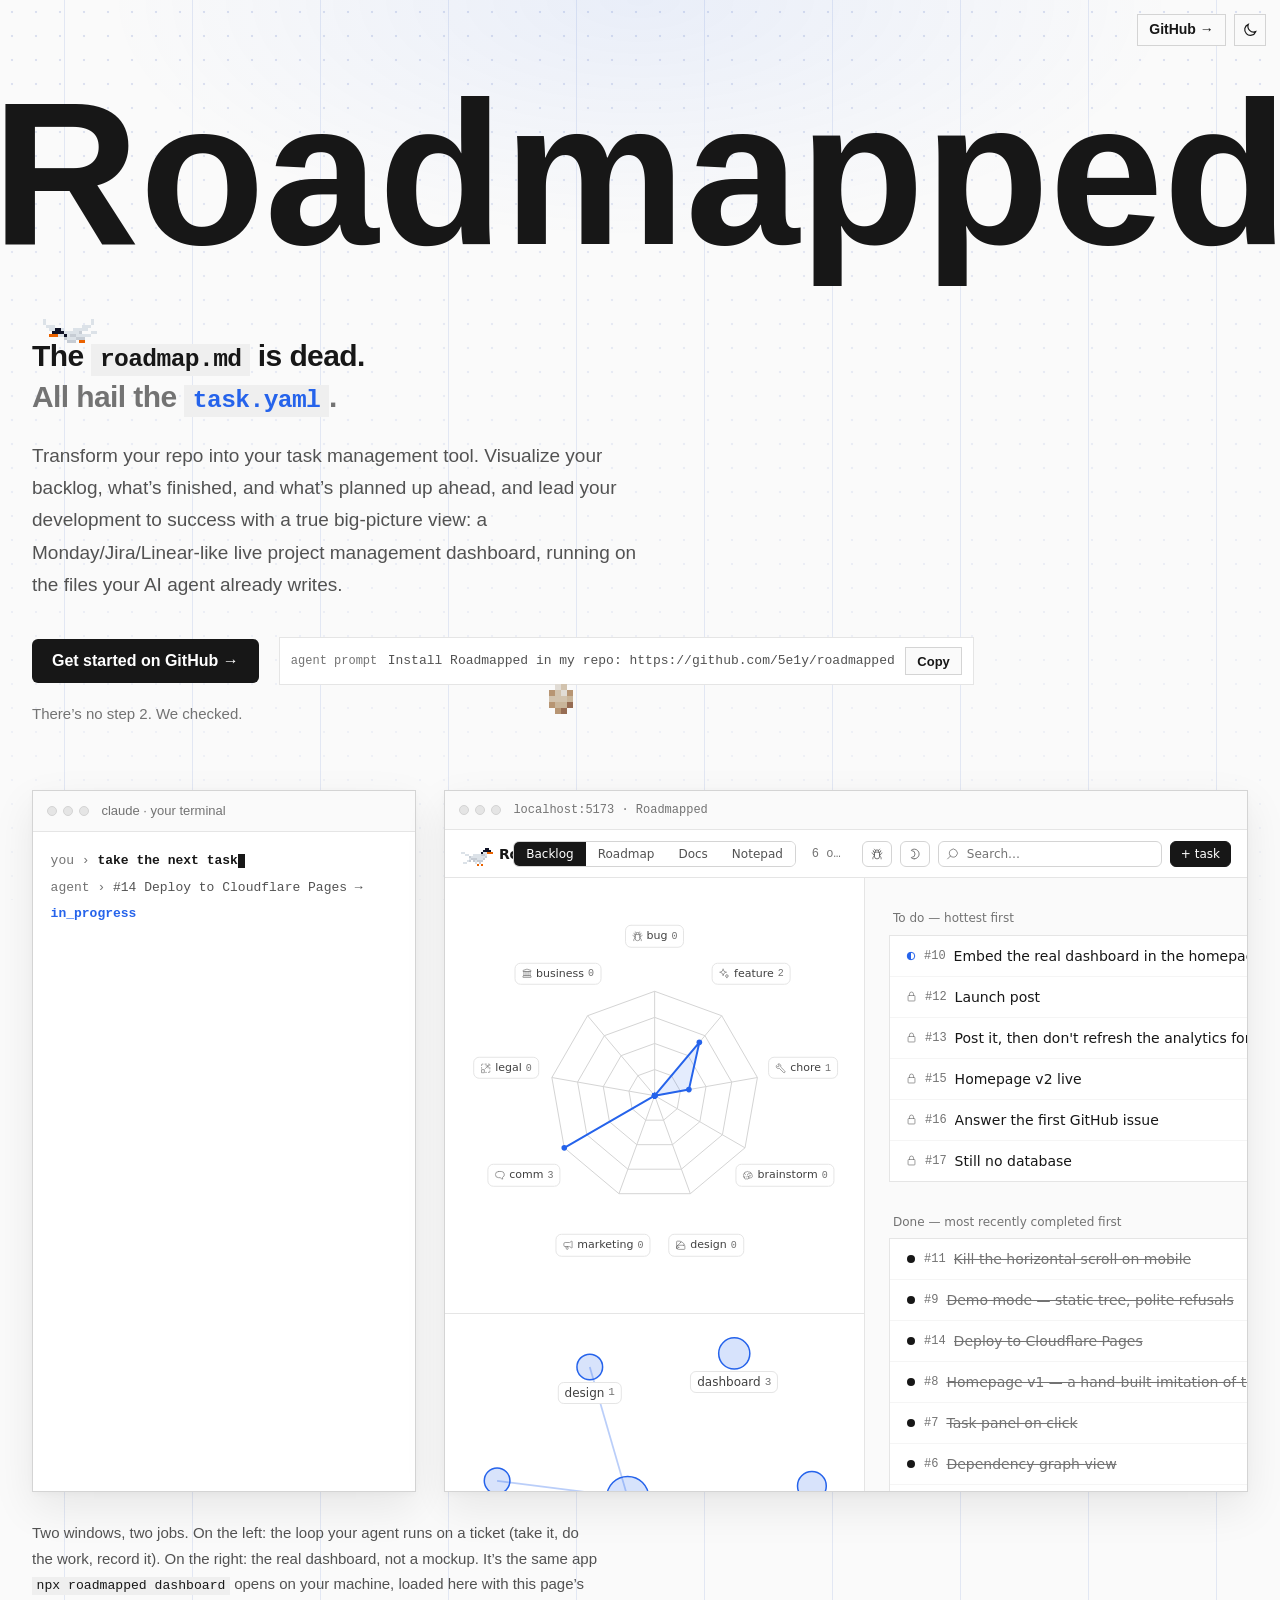
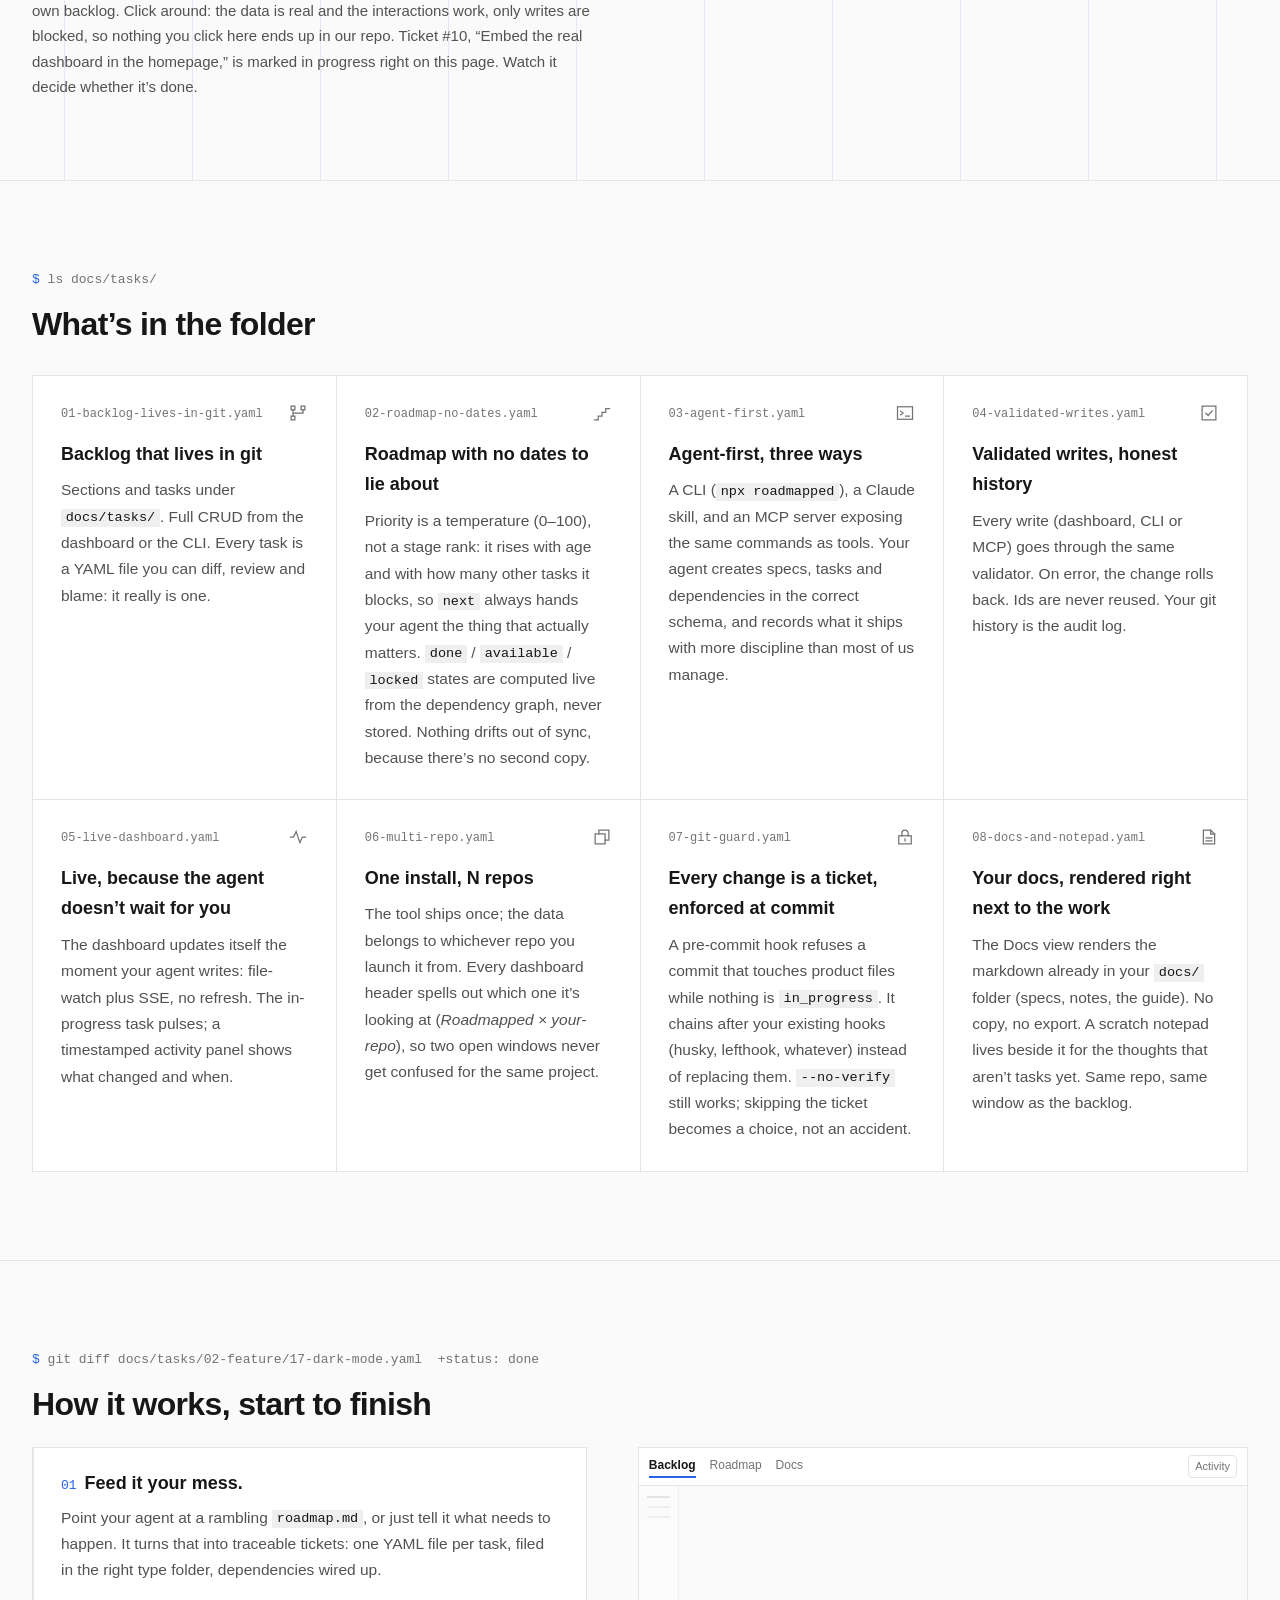
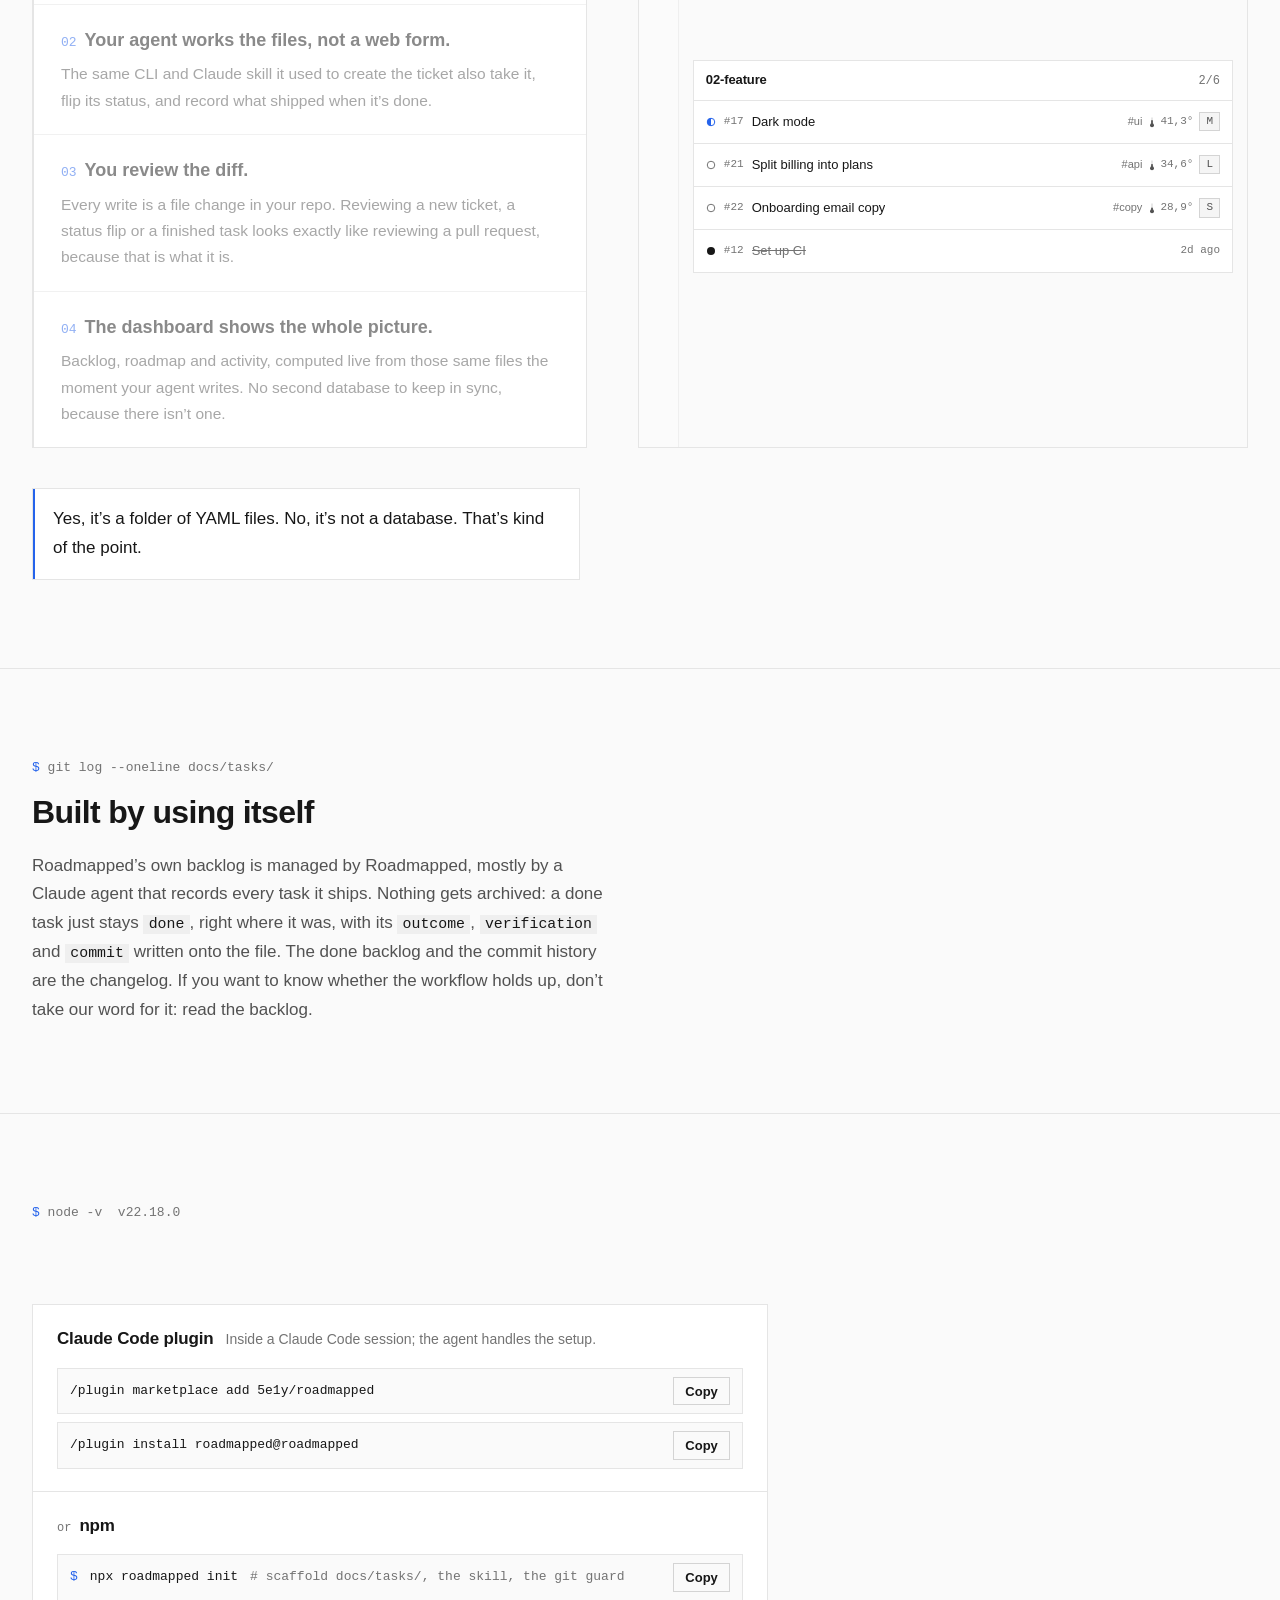
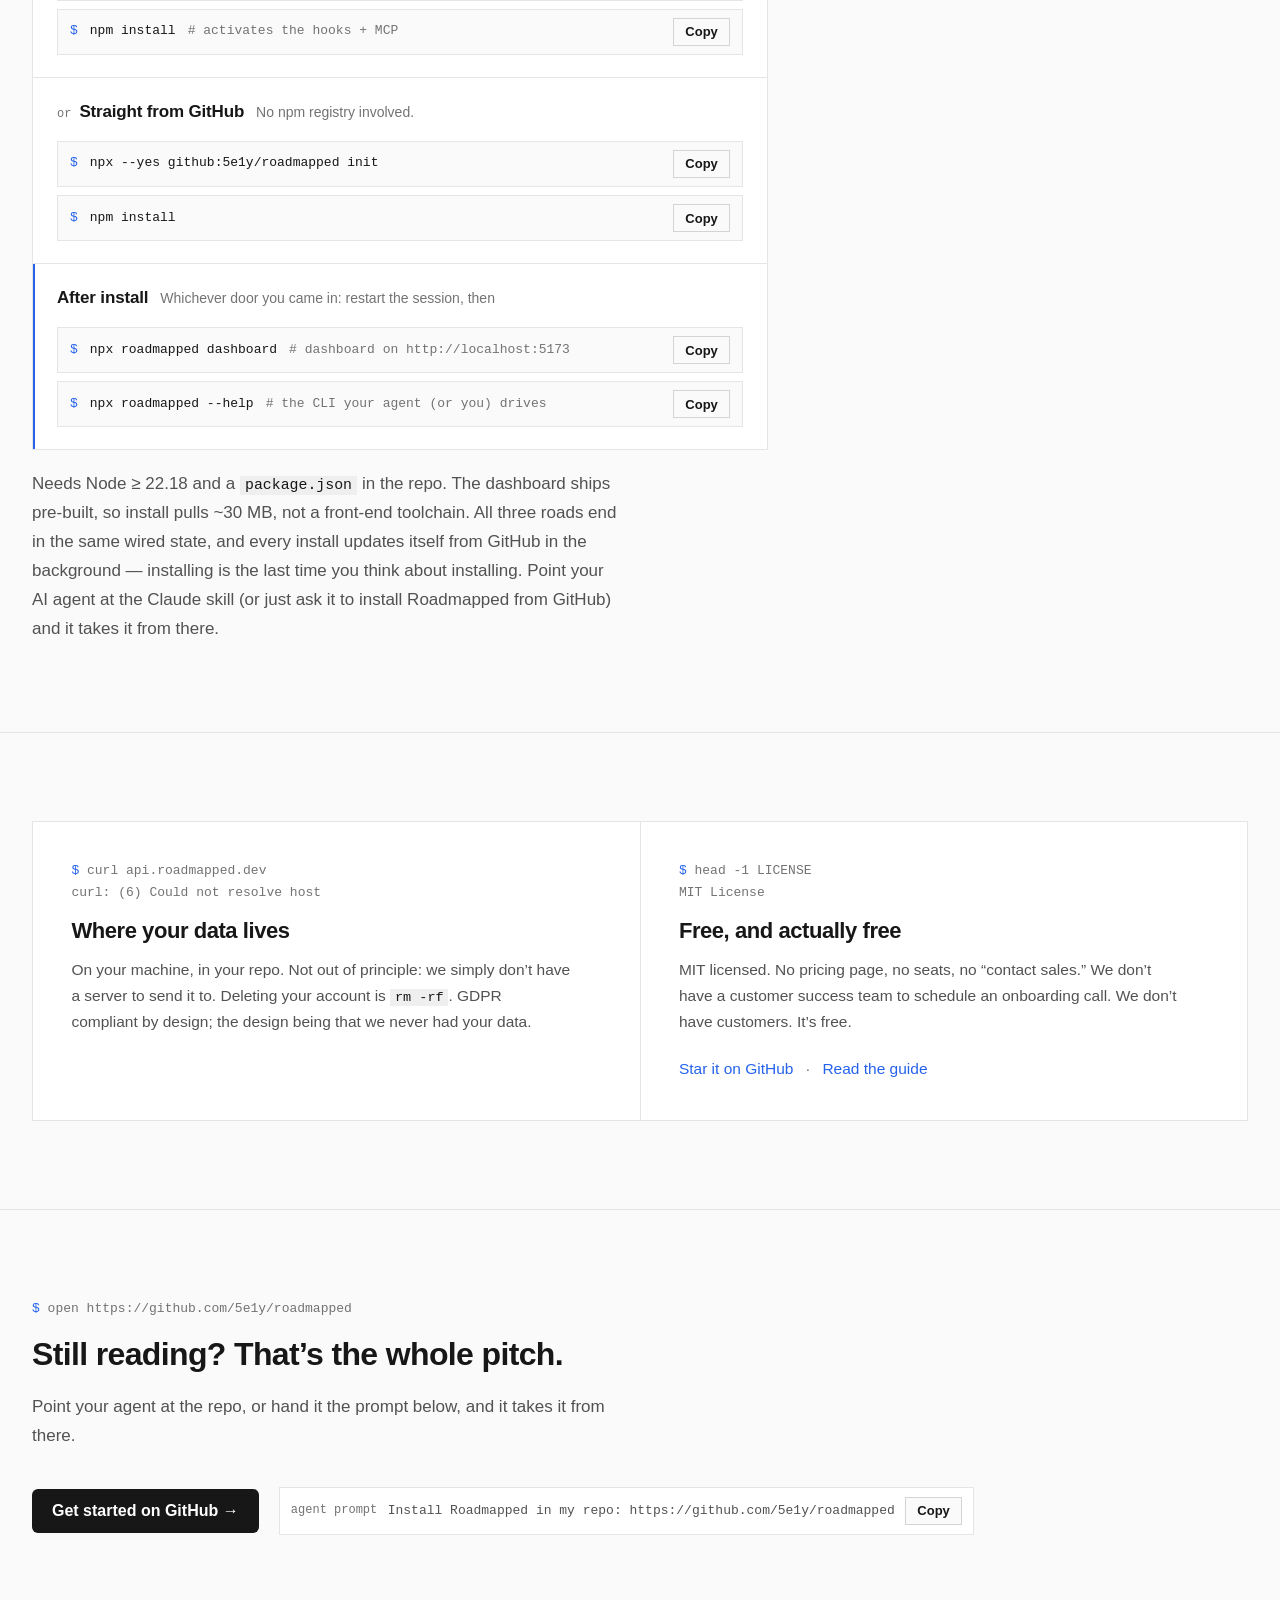
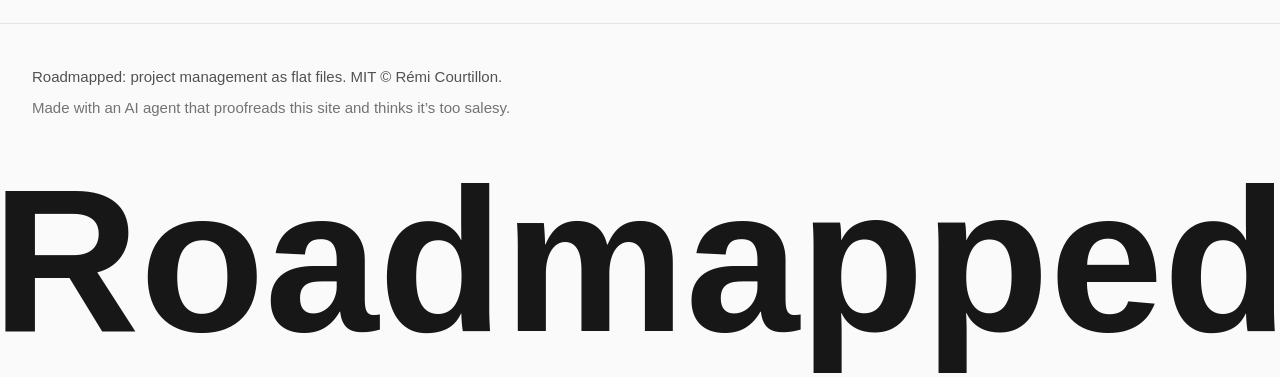
==== commit 0abb1014: "site: How-it-works mobile — cacher les exemples + couper l'auto-advance (#301) Retour Rémi : sur mob" ====
--- a/index.html
+++ b/index.html
@@ -908,9 +908,12 @@
        bouton-titre bulle jusqu'au <li>, un seul déclenchement) : on y
        saute, barre remise à zéro. aria-current="step" suit l'étape active.
        La boucle rAF ne tourne que section visible (IntersectionObserver)
-       ET hors prefers-reduced-motion (media query écoutée en live) — en
-       reduced motion, la piste est masquée (CSS) et le clic reste le seul
-       moteur. Sans JS : pas de classe js-howplay, le CSS empile tout. -->
+       ET écran ≥ 62rem (media query `wide`) ET hors prefers-reduced-motion
+       (`calm`) — les deux MQ sont écoutées en live (reapply) : au passage
+       sous 62rem ou en reduced motion, la boucle s'arrête proprement et
+       l'état est remis à zéro. Sur mobile, les exemples sont masqués (CSS)
+       et la section = titre + les 4 étapes en texte, pleine opacité.
+       Sans JS : pas de classe js-howplay, le CSS empile tout. -->
   <script>
     (function () {
       var stage = document.querySelector('#how-it-works .how-stage');
@@ -926,7 +929,9 @@
       var STEP_MS = 5500;   // durée d'une étape à pleine vitesse
       var SLOW = 0.25;      // facteur de ralentissement au survol des étapes
       var calm = window.matchMedia('(prefers-reduced-motion: reduce)');
+      var wide = window.matchMedia('(min-width: 62rem)');   // desktop only : le mobile n'a pas d'exemples à faire défiler
       var current = 0, elapsed = 0, slowed = false, visible = false, raf = 0, last = 0;
+      function engineOn() { return wide.matches && !calm.matches; }
 
       // Le segment accent couvre la rangée active et grandit avec elapsed.
       function paint() {
@@ -955,12 +960,18 @@
         raf = requestAnimationFrame(loop);
       }
       function start() {
-        if (raf || calm.matches || !visible) return;
+        if (raf || !engineOn() || !visible) return;
         last = performance.now();
         raf = requestAnimationFrame(loop);
       }
       function stop() {
         if (raf) { cancelAnimationFrame(raf); raf = 0; }
+      }
+      // (Dés)activation au franchissement d'un breakpoint / reduced-motion :
+      // moteur off => boucle arrêtée + état remis à zéro (étape 0, barre vide).
+      function reapply() {
+        if (engineOn()) start();
+        else { stop(); setStep(0); }
       }
 
       // Toute la rangée est cliquable (le bouton du titre reste le contrôle clavier).
@@ -982,10 +993,9 @@
         visible = true;
         start();
       }
-      if (calm.addEventListener) {
-        calm.addEventListener('change', function () {
-          if (calm.matches) stop(); else start();
-        });
+      if (wide.addEventListener) {
+        wide.addEventListener('change', reapply);
+        calm.addEventListener('change', reapply);
       }
       addEventListener('resize', paint);
       setStep(0);
--- a/style.css
+++ b/style.css
@@ -716,13 +716,19 @@
 .how-step { padding: 1.25rem clamp(1.25rem, 2.5vw, 1.75rem); }
 .how-step + .how-step { border-top: 1px solid var(--rule); }
 
-html.js-howplay .how-step {
-  opacity: 0.5;
-  transition: opacity 0.3s ease;
-  cursor: pointer;
-}
-html.js-howplay .how-step:hover { opacity: 0.8; }
-html.js-howplay .how-step.is-active { opacity: 1; }
+/* L'estompage « étape inactive » n'a de sens QUE quand le carrousel tourne :
+   desktop (≥62rem) ET motion autorisé — exactement la condition du moteur JS
+   (engineOn). Hors de là (mobile OU reduced-motion), aucune règle ne s'applique
+   ici : les 4 étapes restent à pleine opacité et se lisent comme une liste. */
+@media (min-width: 62rem) and (prefers-reduced-motion: no-preference) {
+  html.js-howplay .how-step {
+    opacity: 0.5;
+    transition: opacity 0.3s ease;
+    cursor: pointer;
+  }
+  html.js-howplay .how-step:hover { opacity: 0.8; }
+  html.js-howplay .how-step.is-active { opacity: 1; }
+}
 
 /* Le titre entier (numéro + intitulé) est le bouton de navigation. Reset
    complet : au repos il ressemble trait pour trait à un titre ordinaire.
@@ -1080,12 +1086,13 @@
 /* Mobile / tablette : une colonne — étapes d'abord, visuel dessous.
    La piste verticale est masquée (le clic + l'auto-advance suffisent). */
 @media (max-width: 62rem) {
+  /* Mobile : la section = titre + les 4 étapes en texte. Pas d'exemples
+     (auto-advance coupé côté JS), pas de piste, pas de gouttière vide. */
   .how-stage { grid-template-columns: 1fr; }
   .how-lane { max-width: none; }
   html.js-howplay .how-track { display: none; }
-  html.js-howplay .how-visuals { min-height: 0; }
-  .ui-frame-rail { width: 1.75rem; }
-  .ui-board { gap: 0.625rem; }
+  .how-visuals,
+  html.js-howplay .how-visuals { display: none; }
 }
 
 .callout {
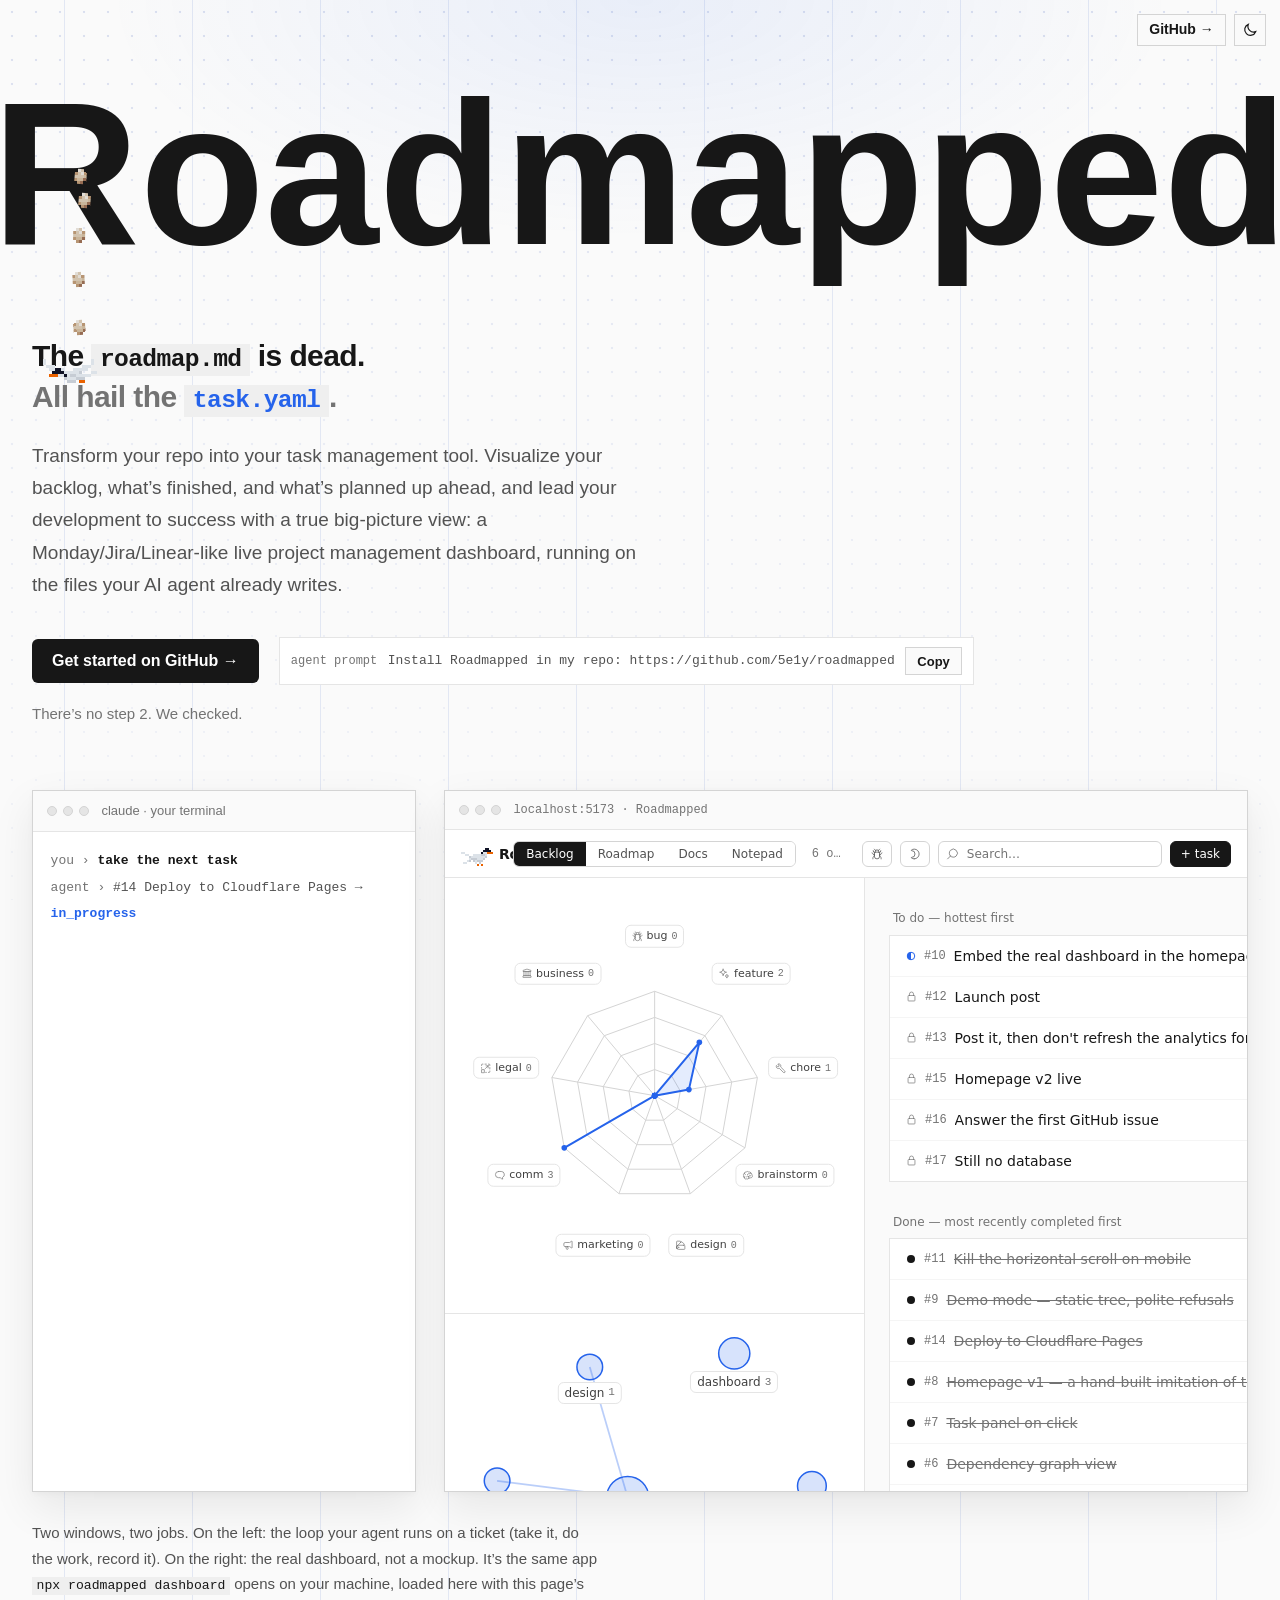
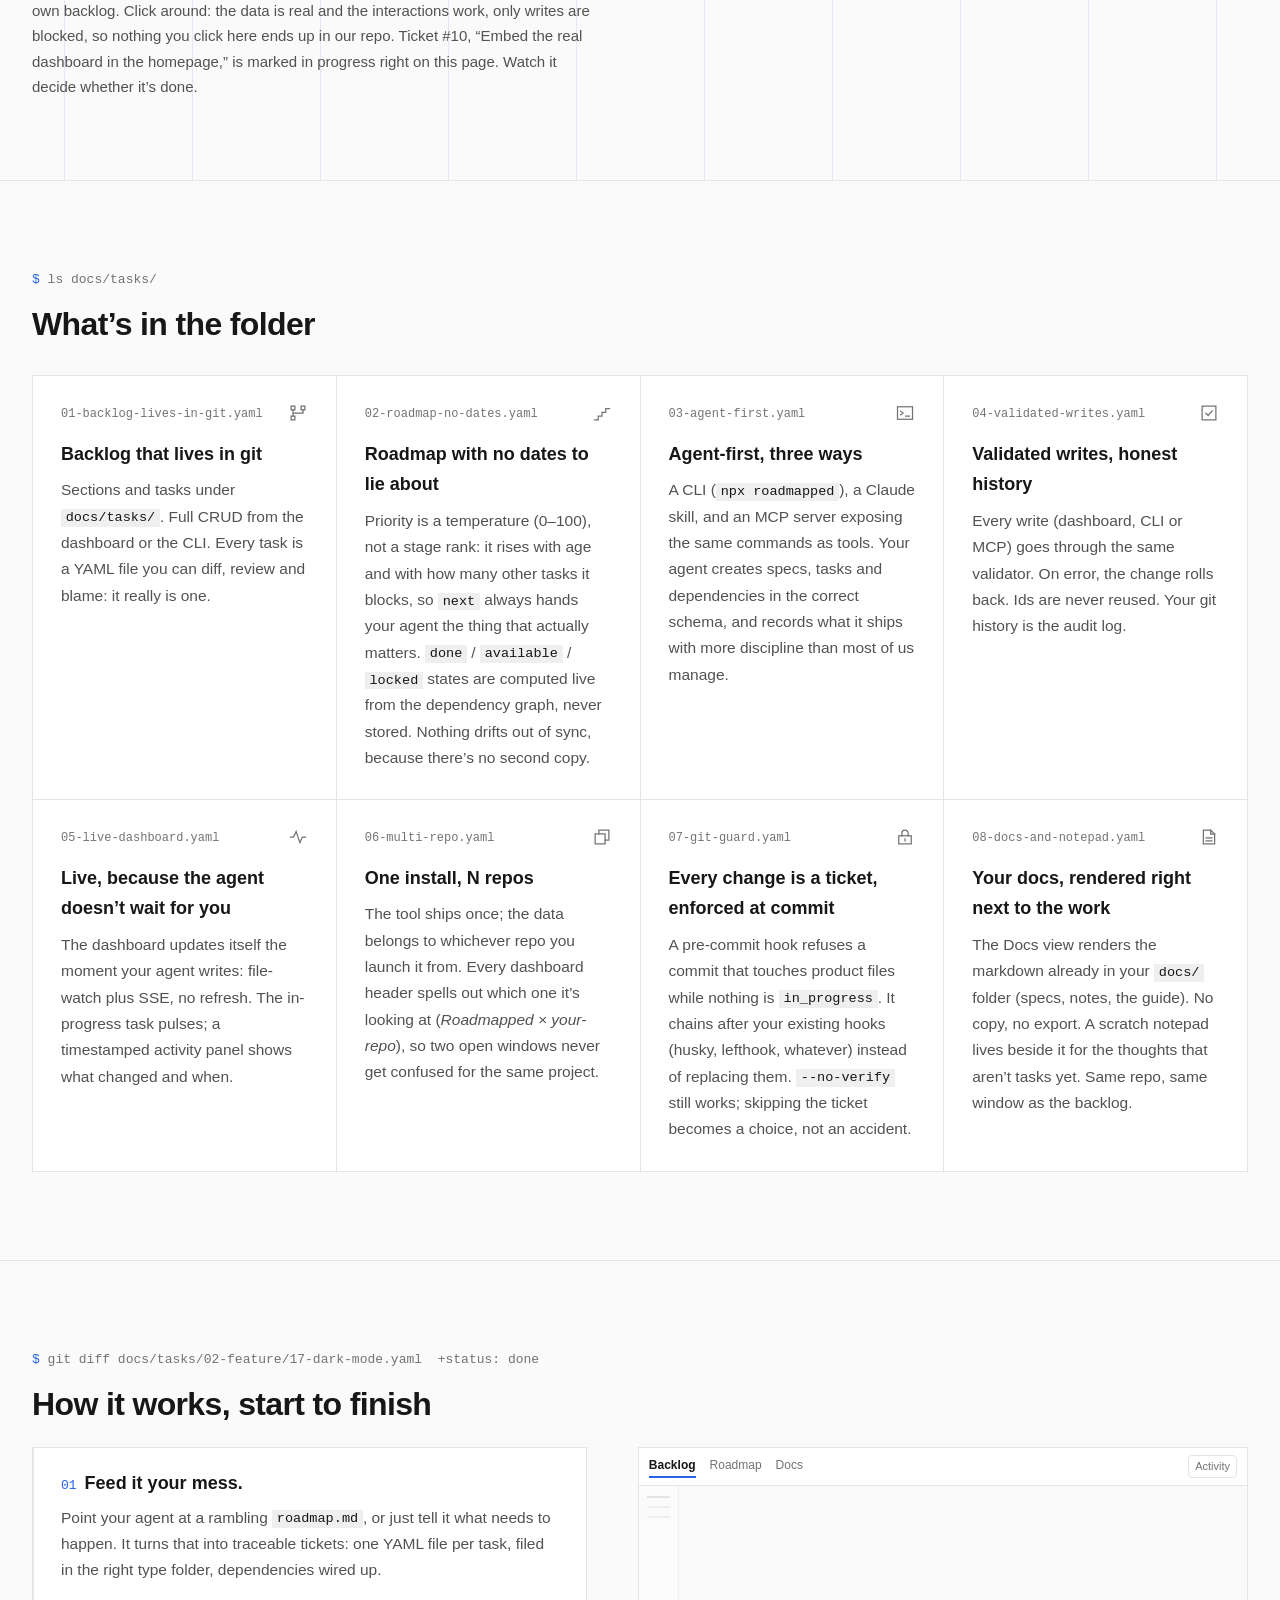
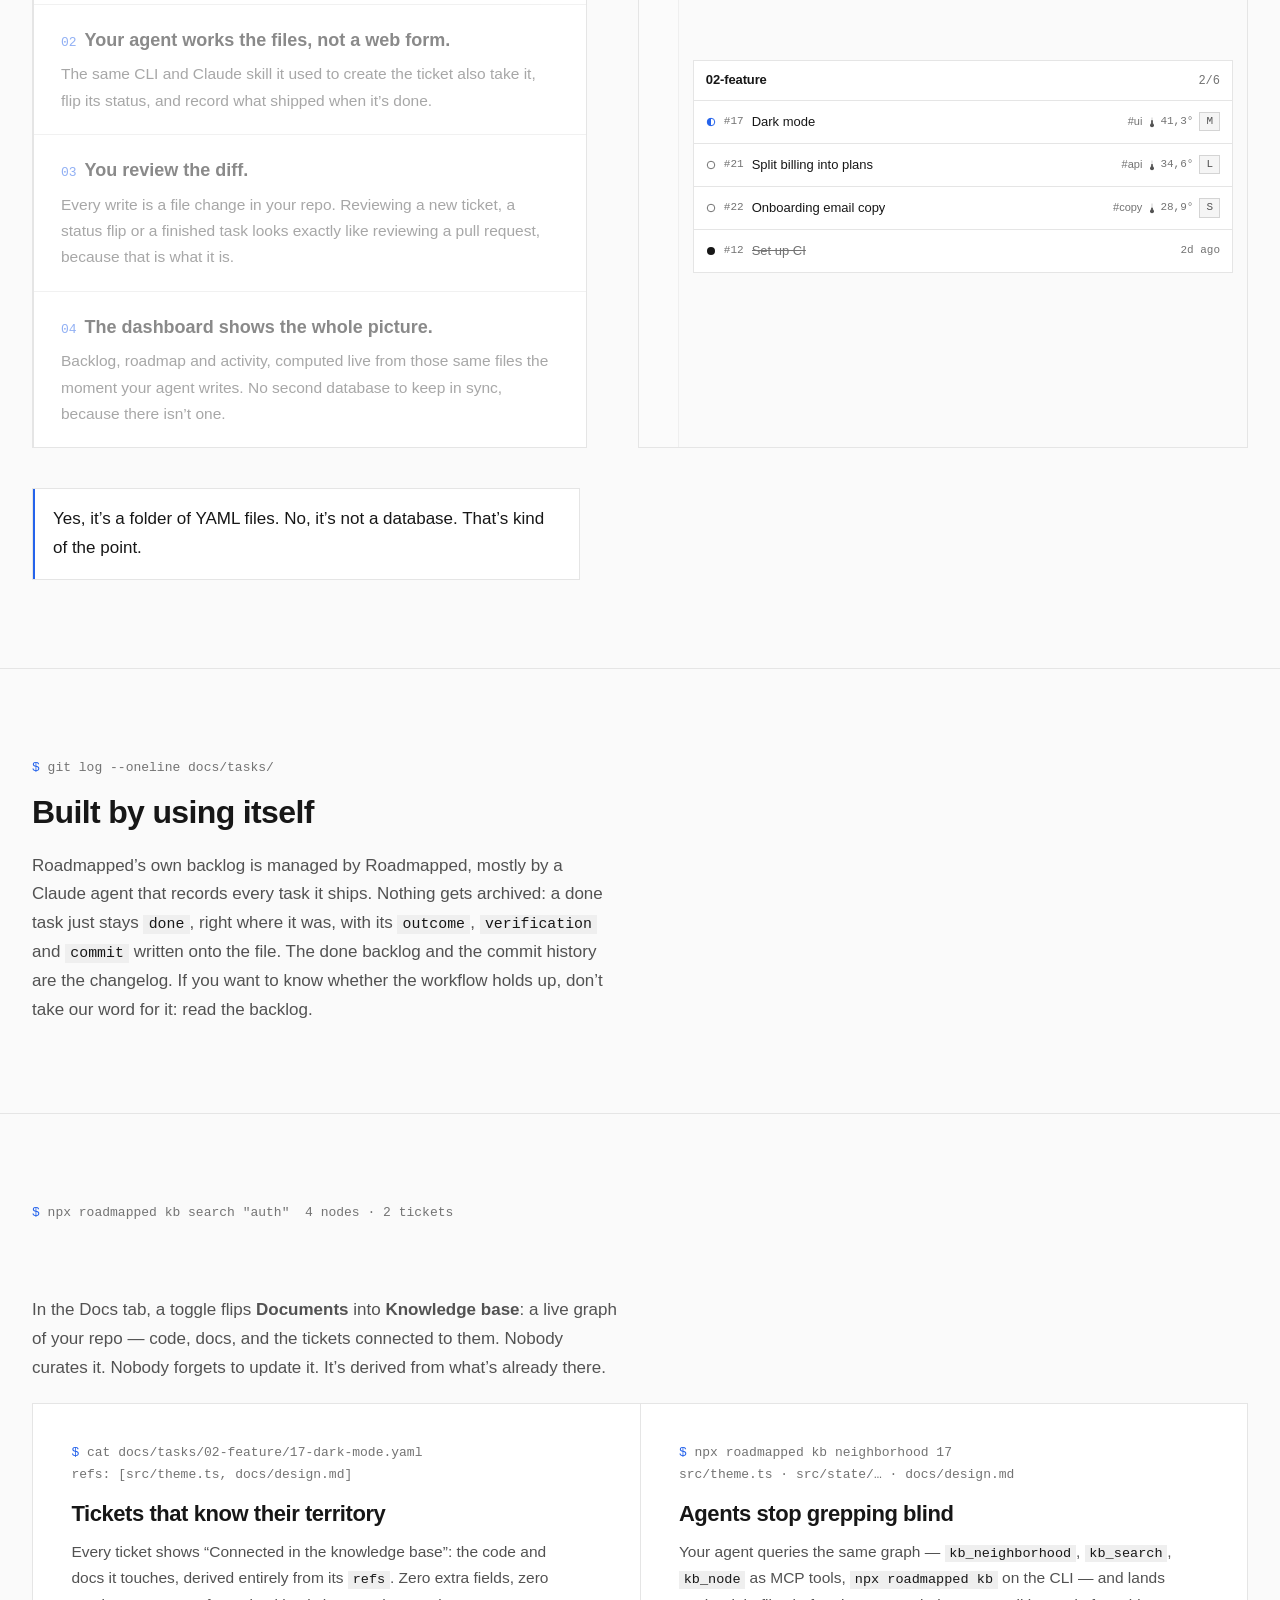
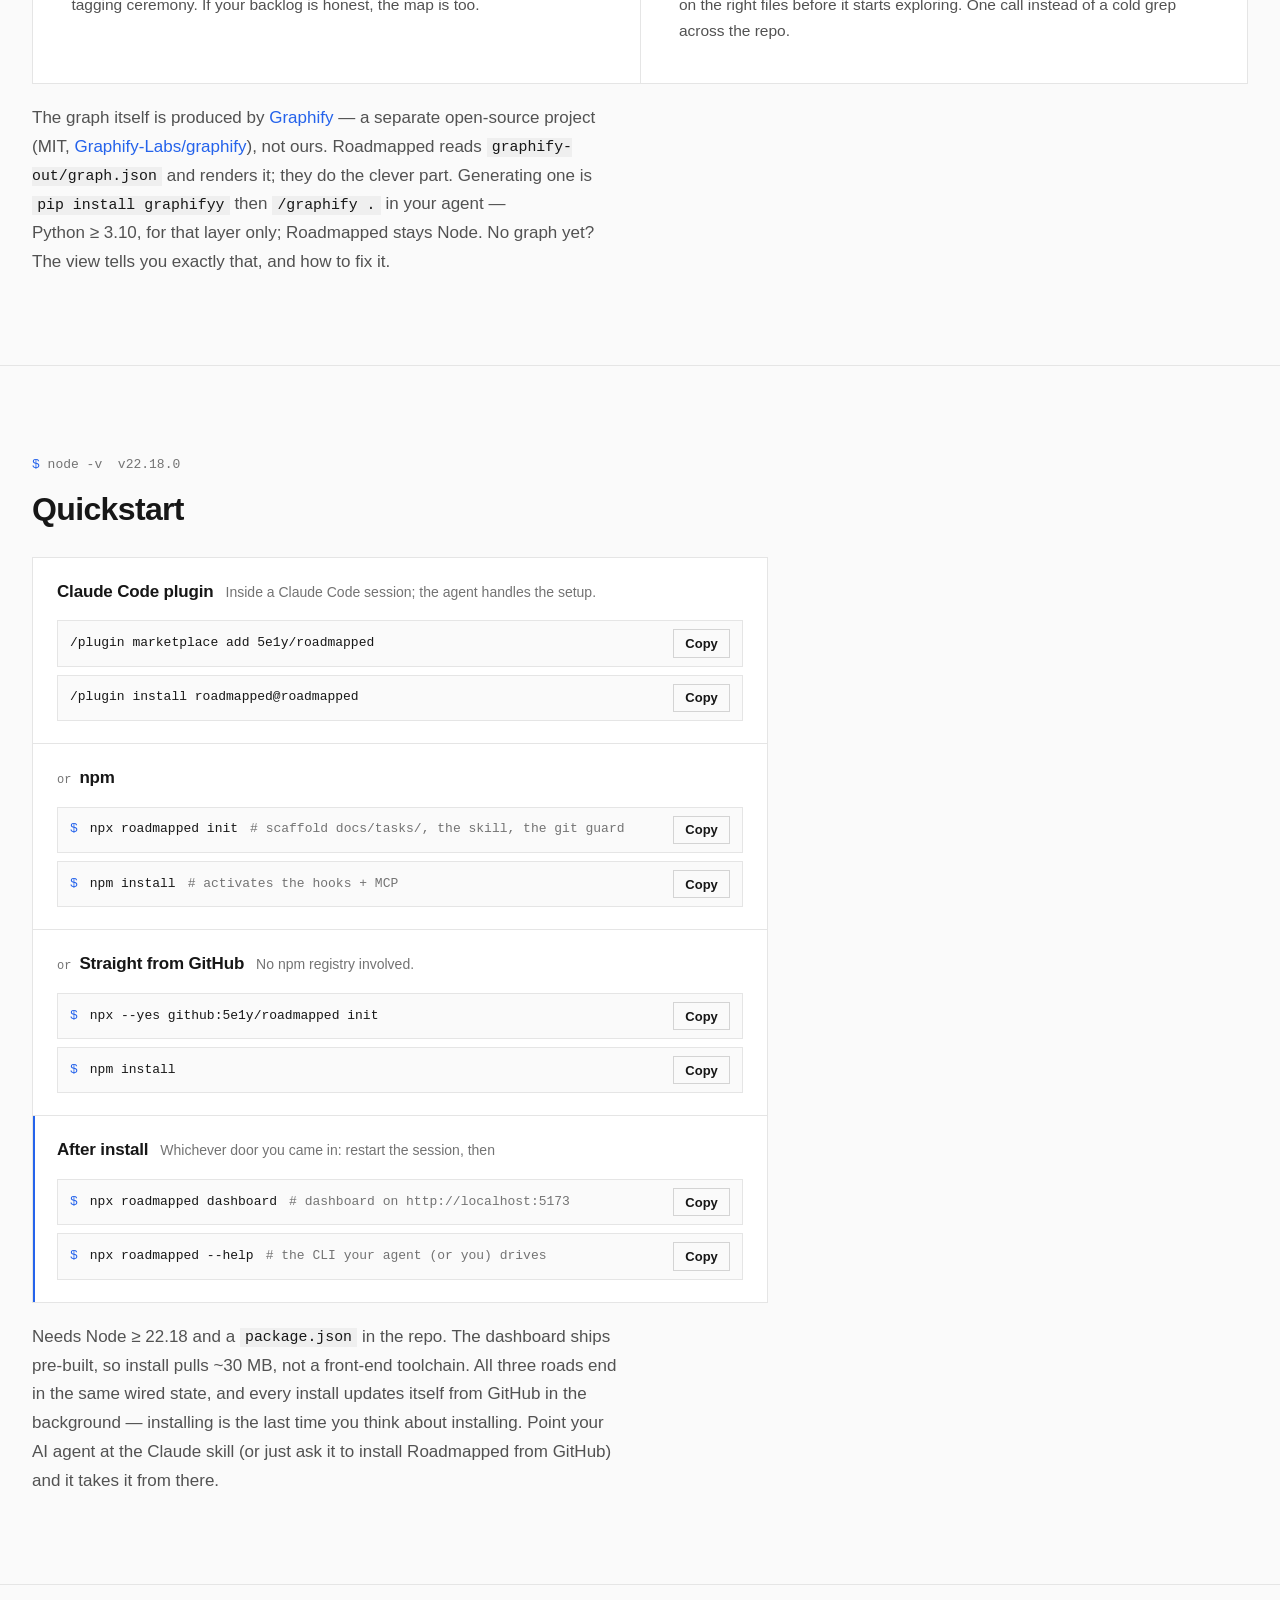
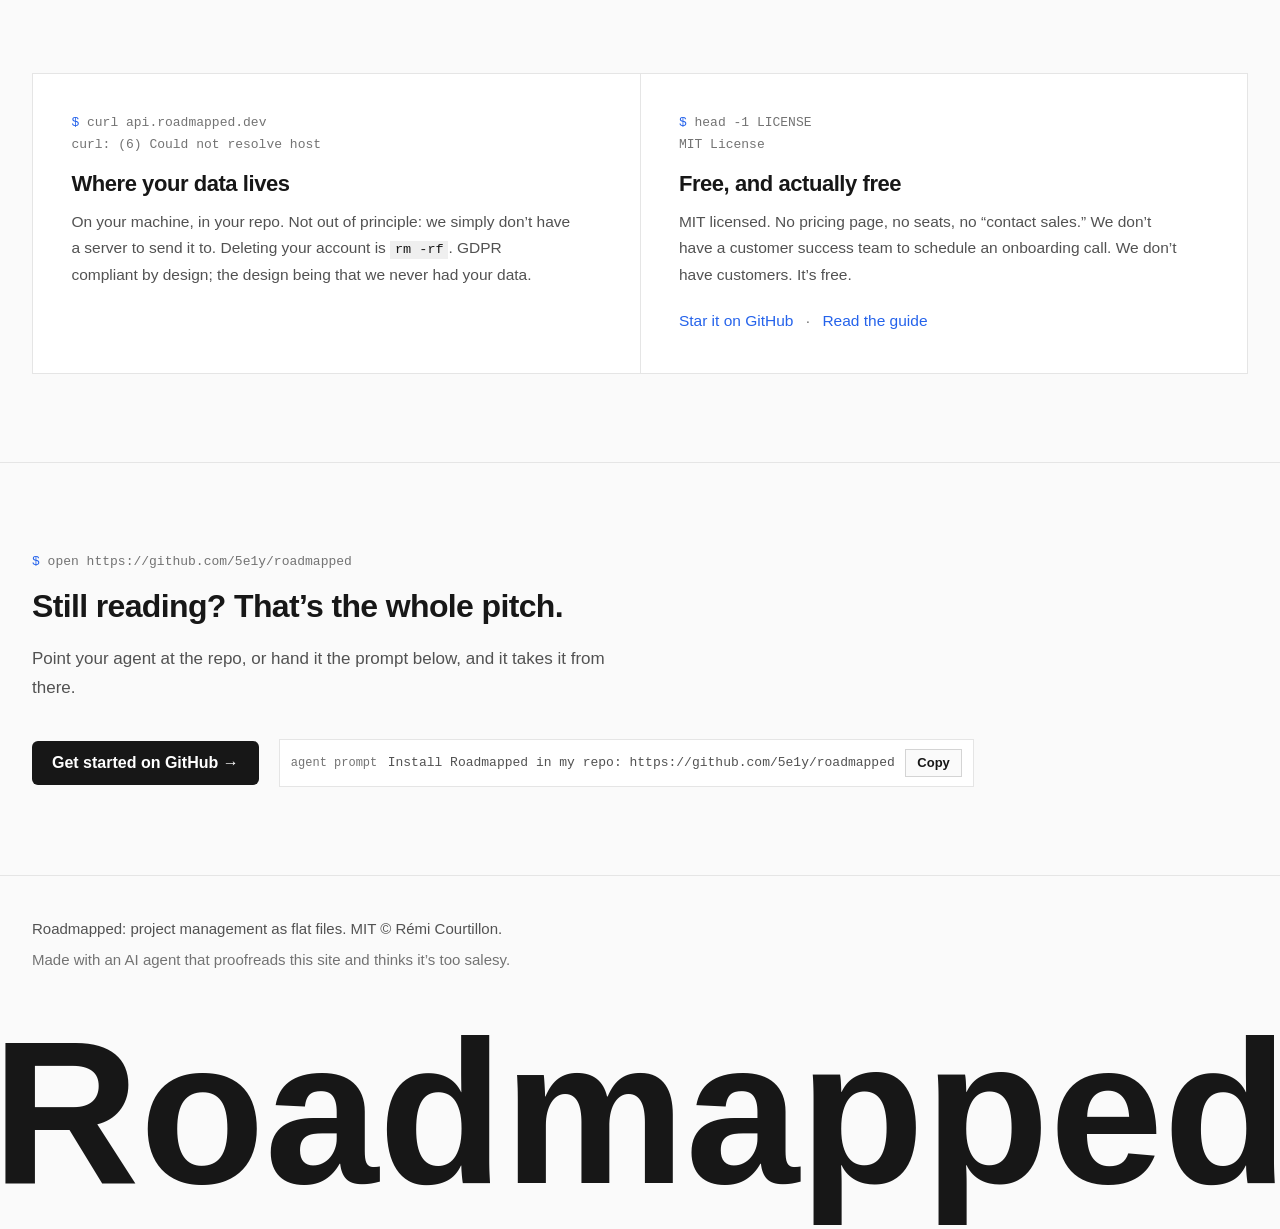
==== commit 62e34296: "site: section Knowledge base (powered by Graphify, lien graphify.net) Nouvelle section #knowledge-ba" ====
--- a/index.html
+++ b/index.html
@@ -549,6 +549,48 @@
       </div>
     </section>
 
+    <!-- ============ Knowledge base (powered by Graphify) ============
+         Nouvelle section : le graphe vivant du repo dans l'onglet Docs.
+         Vocabulaire existant uniquement (eyebrow, prose, pair-grid/pair-card,
+         under-block, link-arrow) — zéro CSS nouveau, theme-aware par les
+         variables. Crédit Graphify explicite : le graphe est produit par un
+         projet open source distinct (MIT), Roadmapped ne fait que le lire. -->
+    <section class="section" id="knowledge-base" aria-labelledby="kb-title">
+      <div class="container">
+        <p class="eyebrow reveal"><span class="eyebrow-cmd"><span class="eyebrow-ps1">$</span>&nbsp;npx roadmapped kb search "auth"</span><span class="eyebrow-out">&nbsp;&nbsp;4 nodes &middot; 2 tickets</span></p>
+        <h2 class="section-title reveal" id="kb-title">A knowledge base you never fill in</h2>
+        <p class="prose reveal">In the Docs tab, a toggle flips <strong>Documents</strong> into
+          <strong>Knowledge base</strong>: a live graph of your repo &mdash; code, docs, and the
+          tickets connected to them. Nobody curates it. Nobody forgets to update it. It&rsquo;s
+          derived from what&rsquo;s already there.</p>
+        <div class="pair-grid under-block">
+          <article class="pair-card reveal" data-bird-perch aria-labelledby="kb-you-title">
+            <p class="eyebrow"><span class="eyebrow-cmd"><span class="eyebrow-ps1">$</span>&nbsp;cat docs/tasks/02-feature/17-dark-mode.yaml</span><br><span class="eyebrow-out">refs: [src/theme.ts, docs/design.md]</span></p>
+            <h3 class="section-title pair-title" id="kb-you-title">Tickets that know their territory</h3>
+            <p>Every ticket shows &ldquo;Connected in the knowledge base&rdquo;: the code and docs it
+              touches, derived entirely from its <code>refs</code>. Zero extra fields, zero tagging
+              ceremony. If your backlog is honest, the map is too.</p>
+          </article>
+          <article class="pair-card reveal" data-bird-perch aria-labelledby="kb-agent-title">
+            <p class="eyebrow"><span class="eyebrow-cmd"><span class="eyebrow-ps1">$</span>&nbsp;npx roadmapped kb neighborhood 17</span><br><span class="eyebrow-out">src/theme.ts &middot; src/state/&hellip; &middot; docs/design.md</span></p>
+            <h3 class="section-title pair-title" id="kb-agent-title">Agents stop grepping blind</h3>
+            <p>Your agent queries the same graph &mdash; <code>kb_neighborhood</code>,
+              <code>kb_search</code>, <code>kb_node</code> as MCP tools, <code>npx roadmapped kb</code>
+              on the CLI &mdash; and lands on the right files before it starts exploring. One call
+              instead of a cold grep across the repo.</p>
+          </article>
+        </div>
+        <p class="prose under-block reveal">The graph itself is produced by
+          <a class="link-arrow" href="https://graphify.net/">Graphify</a> &mdash; a separate
+          open-source project (MIT, <a class="link-arrow" href="https://github.com/Graphify-Labs/graphify">Graphify-Labs/graphify</a>),
+          not ours. Roadmapped reads <code>graphify-out/graph.json</code> and renders it; they do
+          the clever part. Generating one is <code>pip install graphifyy</code> then
+          <code>/graphify .</code> in your agent &mdash; Python&nbsp;&ge;&nbsp;3.10, for that layer
+          only; Roadmapped stays Node. No graph yet? The view tells you exactly that, and how to
+          fix it.</p>
+      </div>
+    </section>
+
     <!-- ============ Quickstart (#300) ============
          Trois routes d'installation, séparées en blocs distincts dans un
          panneau unique (même vocabulaire que .feature-grid / .how-steps :
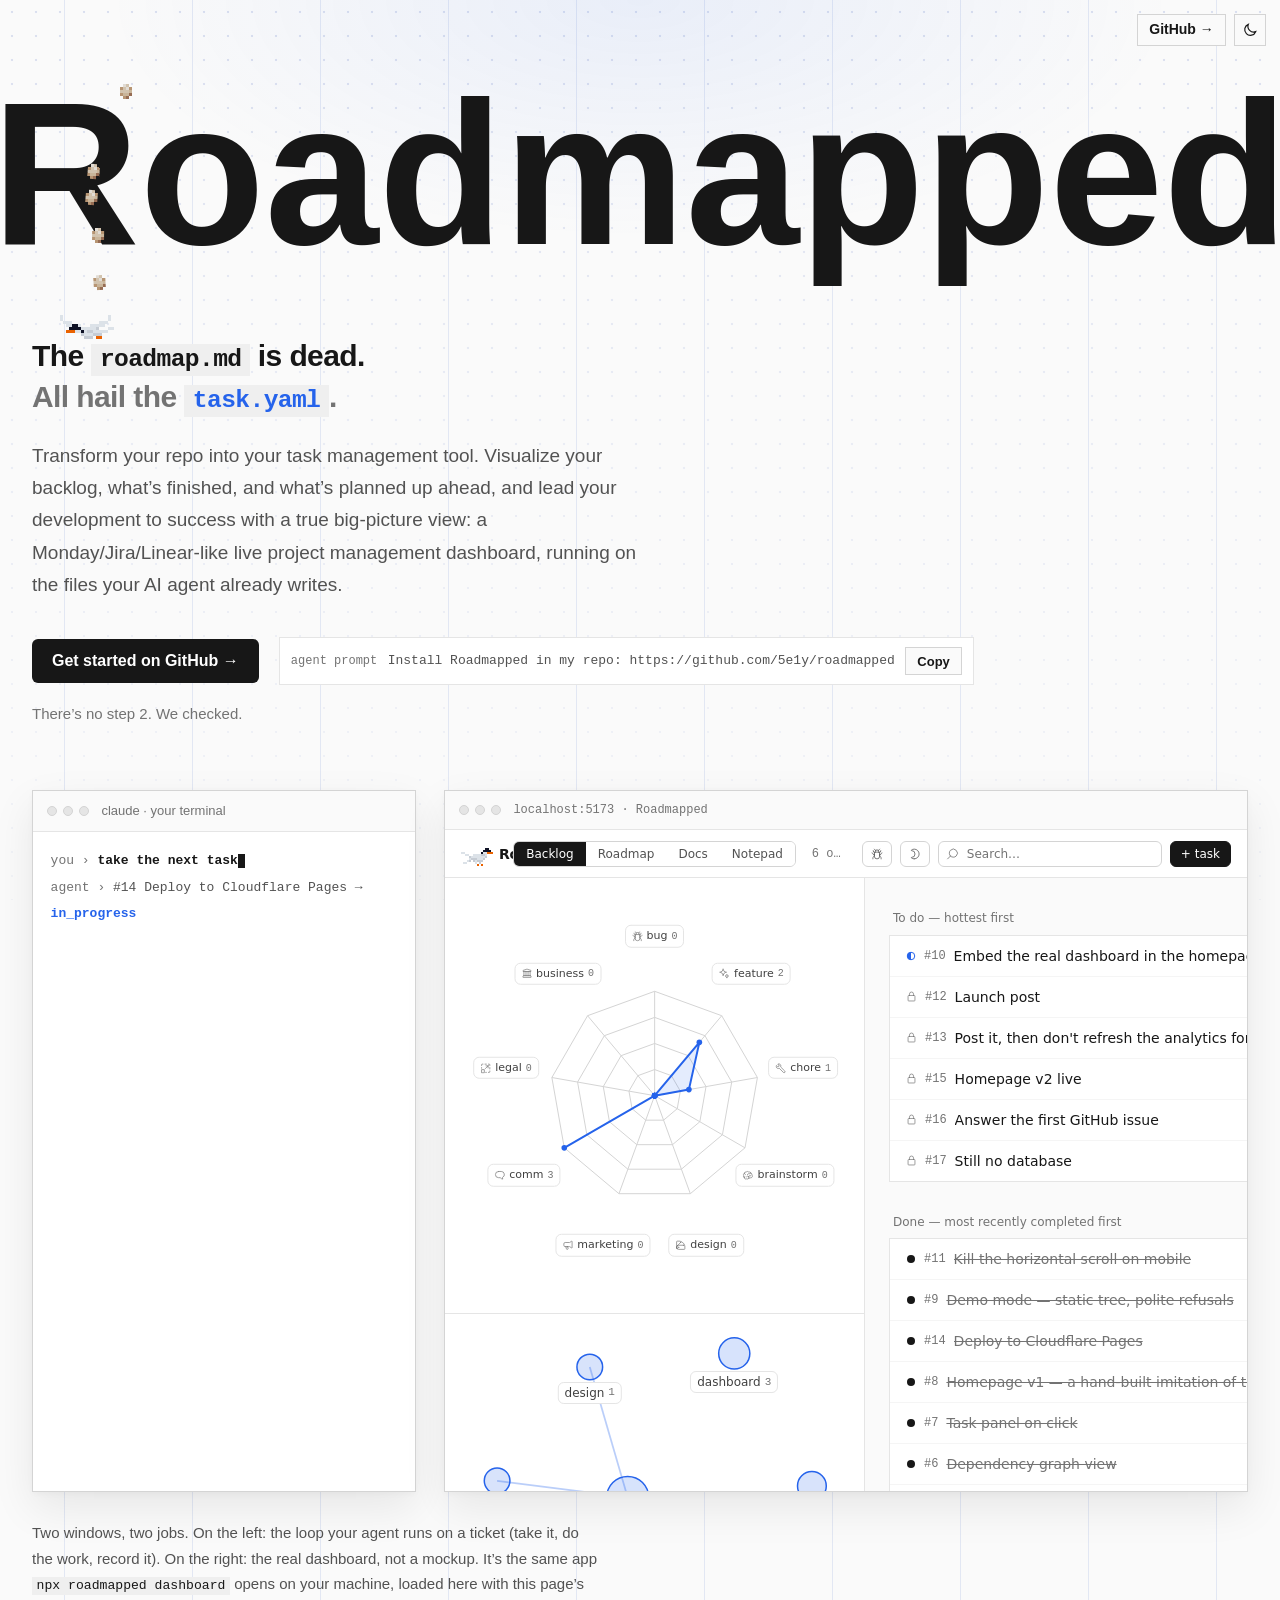
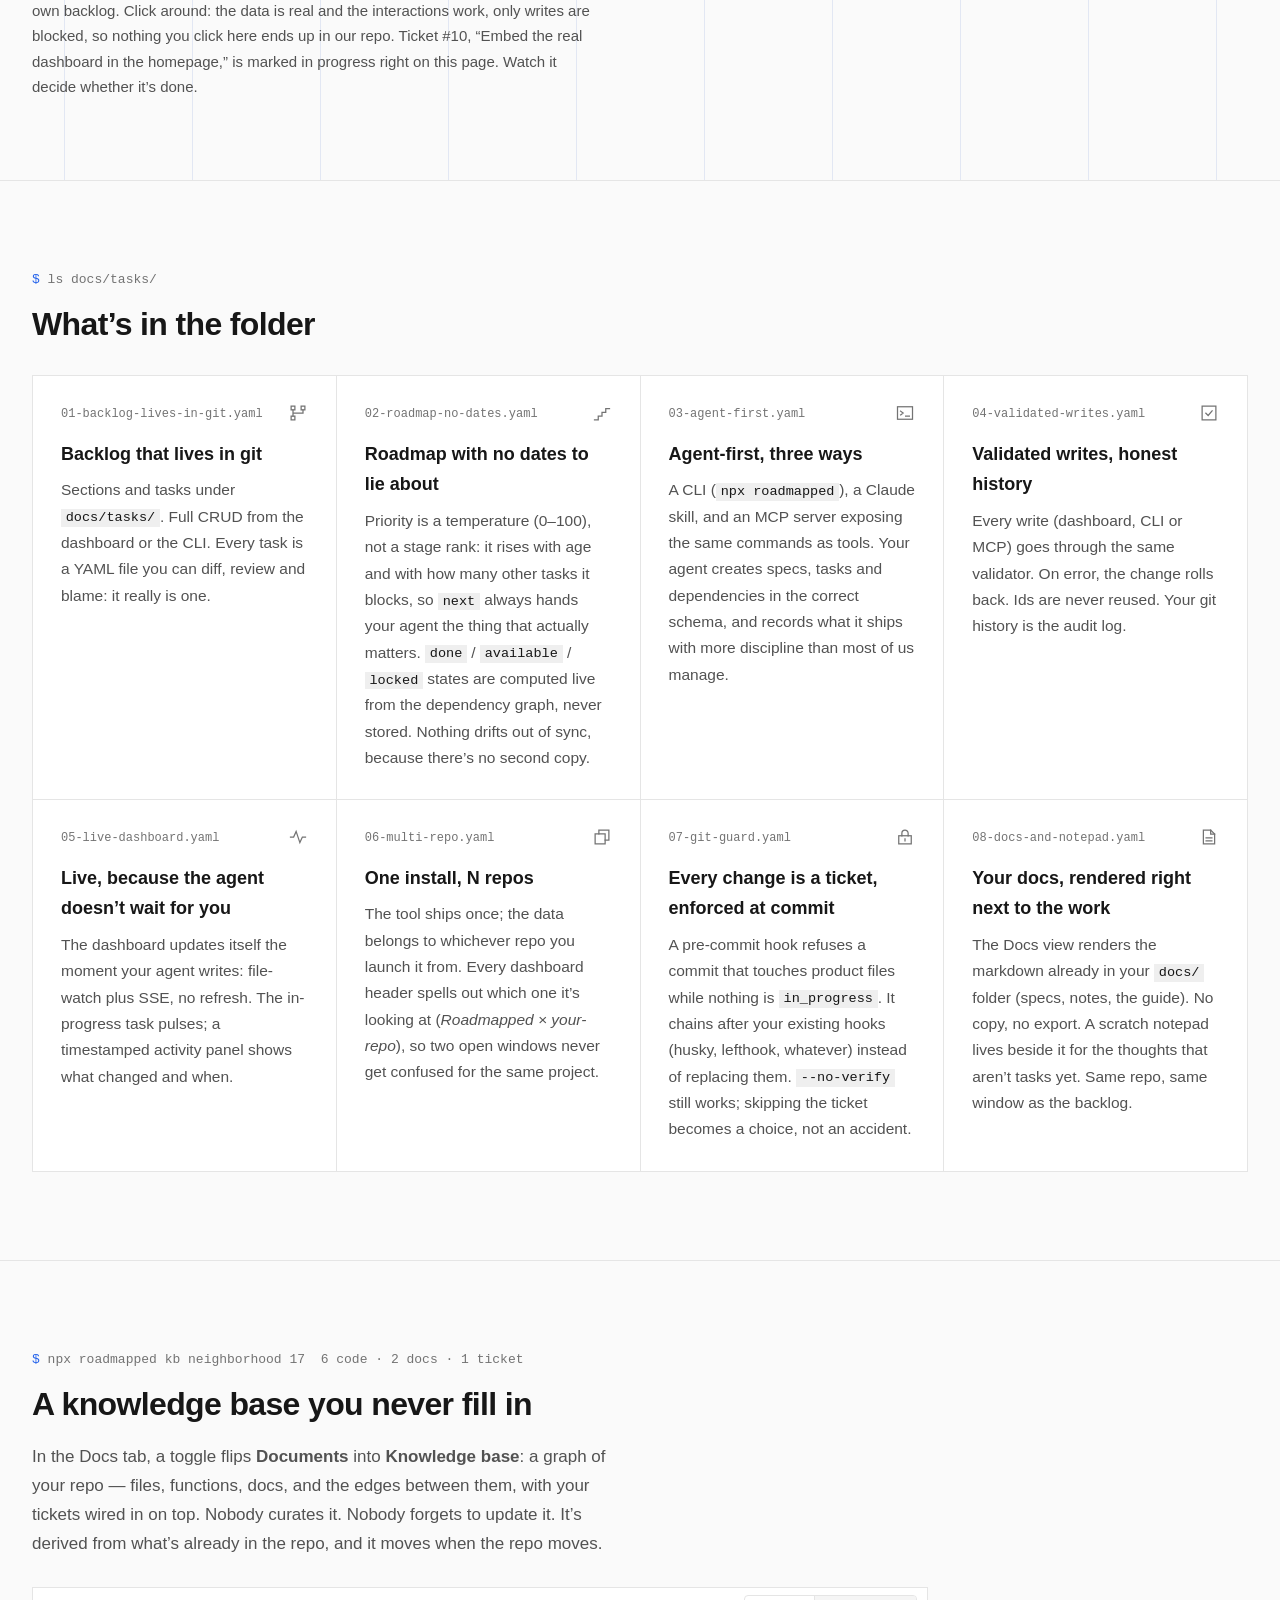
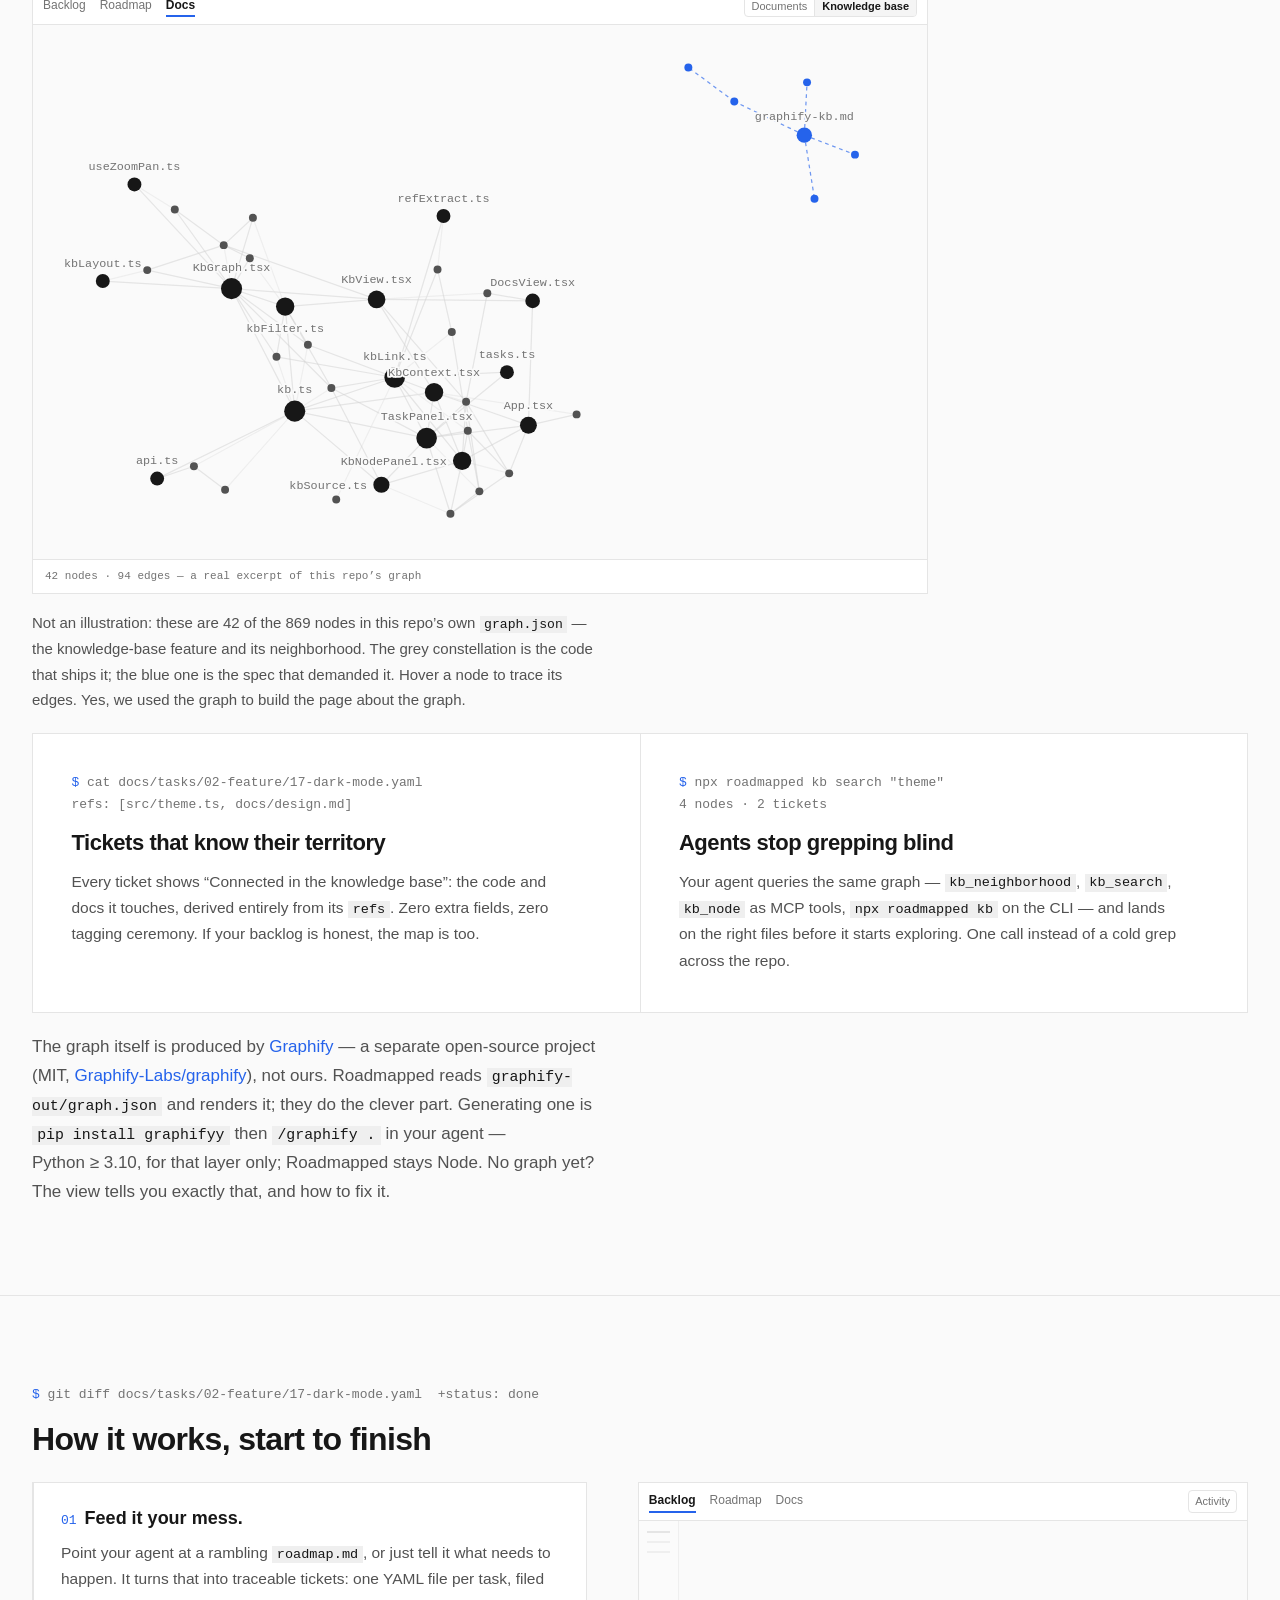
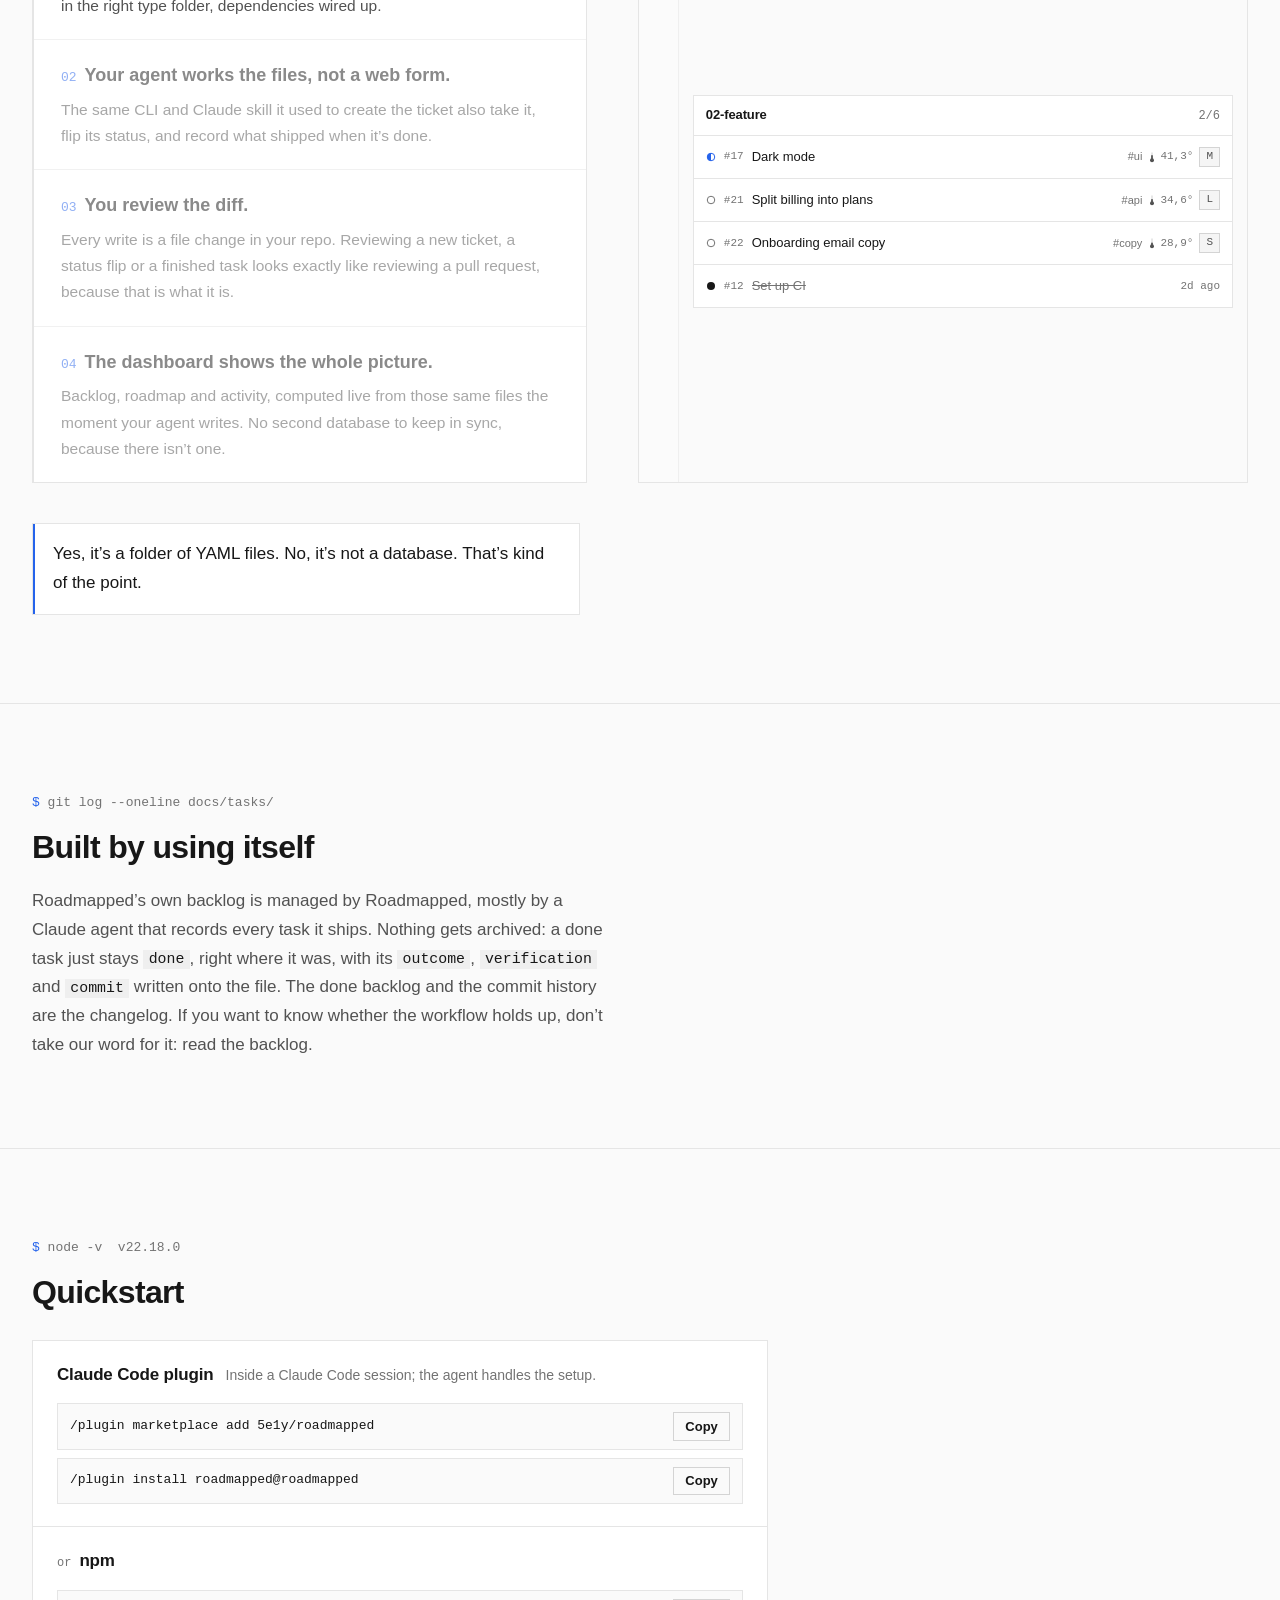
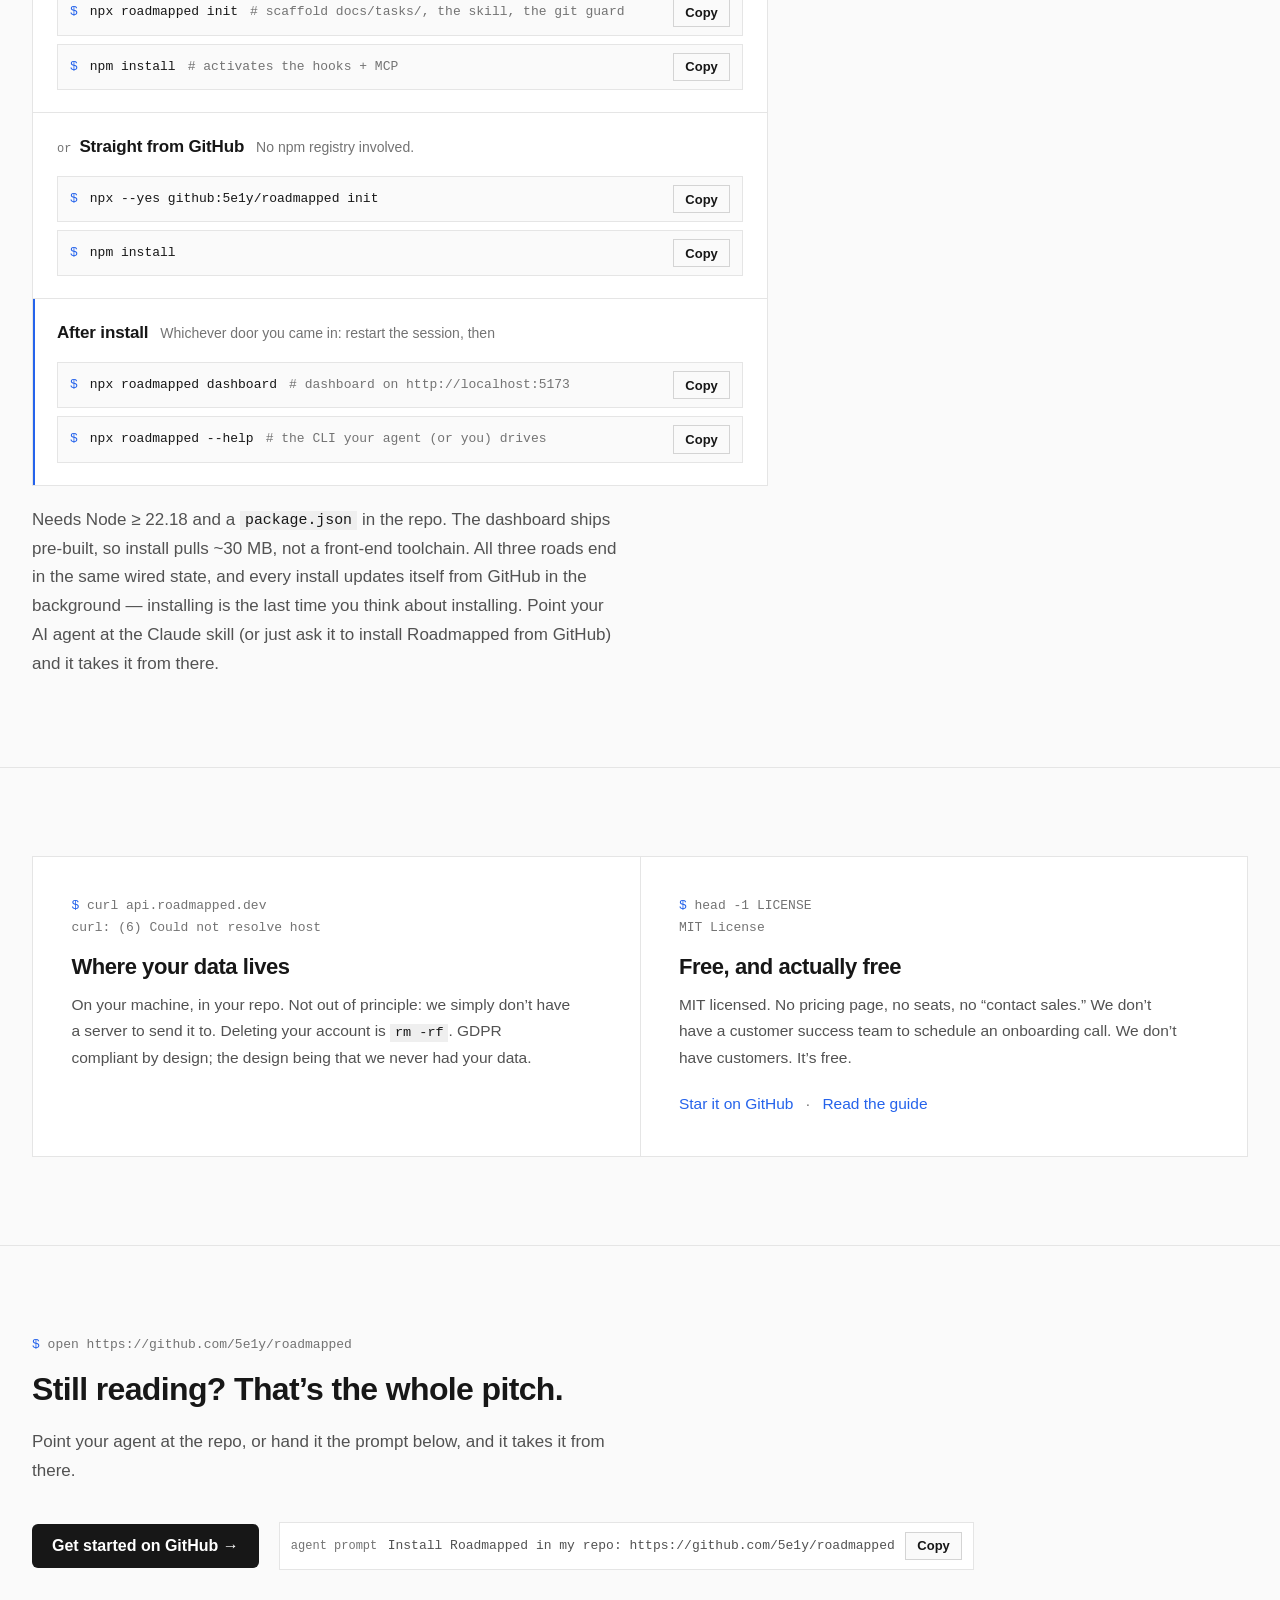
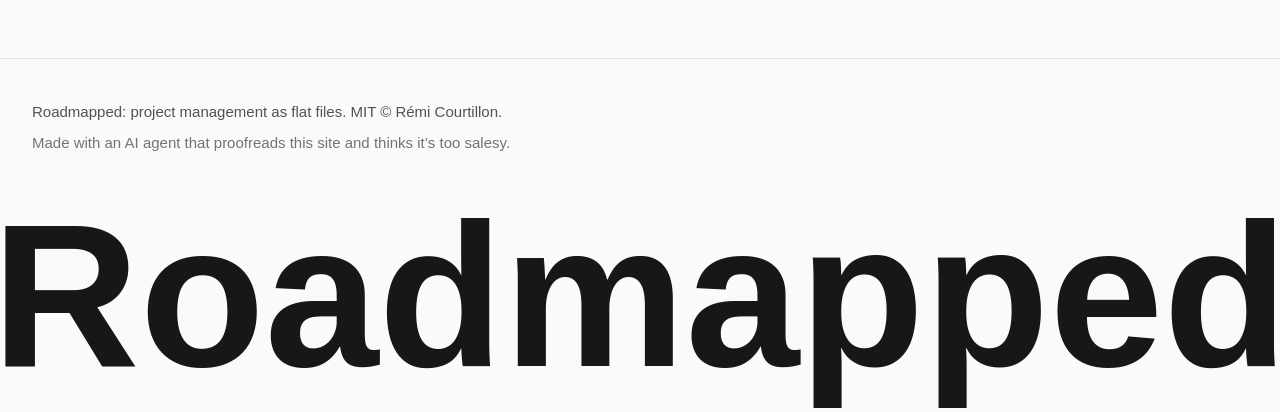
==== commit 70acb114: "site: section Graphify dédiée avec graphe démo réel, avant How-it-works (#314) Nouvelle section #kno" ====
--- a/index.html
+++ b/index.html
@@ -307,6 +307,77 @@
       </div>
     </section>
 
+    <!-- ============ Knowledge base (powered by Graphify) (#314) ============
+         La section dédiée : le graphe vivant du repo dans l'onglet Docs, avec
+         un extrait RÉEL de graphify-out/graph.json rendu en SVG — 42 nœuds /
+         94 arêtes, le voisinage de la feature Knowledge base elle-même (méta
+         assumé : le graphe qui montre le code qui dessine le graphe).
+         Positions force-directed PRÉ-CALCULÉES au build (aucune lib, aucun
+         fetch) ; le script kb-graph en bas de page ne fait que le rendu, une
+         dérive ambiante légère (coupée hors viewport / en reduced-motion) et
+         le survol qui met le voisinage en évidence. Vocabulaire existant
+         (eyebrow, prose, ui-frame, pair-grid, under-block, link-arrow) +
+         classes kb-*/kbg-* dans style.css, tout en variables : theme-aware.
+         Crédit Graphify explicite : projet open source distinct (MIT),
+         Roadmapped ne fait que lire sa sortie. -->
+    <section class="section" id="knowledge-base" aria-labelledby="kb-title">
+      <div class="container">
+        <p class="eyebrow reveal"><span class="eyebrow-cmd"><span class="eyebrow-ps1">$</span>&nbsp;npx roadmapped kb neighborhood 17</span><span class="eyebrow-out">&nbsp;&nbsp;6 code &middot; 2 docs &middot; 1 ticket</span></p>
+        <h2 class="section-title reveal" id="kb-title">A knowledge base you never fill in</h2>
+        <p class="prose reveal">In the Docs tab, a toggle flips <strong>Documents</strong> into
+          <strong>Knowledge base</strong>: a graph of your repo &mdash; files, functions, docs,
+          and the edges between them, with your tickets wired in on top. Nobody curates it.
+          Nobody forgets to update it. It&rsquo;s derived from what&rsquo;s already in the repo,
+          and it moves when the repo moves.</p>
+
+        <figure class="kb-demo under-block reveal">
+          <div class="ui-frame kb-frame" data-bird-perch>
+            <div class="ui-frame-bar">
+              <span class="ui-frame-tabs"><span class="ui-frame-tab">Backlog</span><span class="ui-frame-tab">Roadmap</span><span class="ui-frame-tab is-on">Docs</span></span>
+              <span class="kb-switch" aria-hidden="true"><span>Documents</span><span class="is-on">Knowledge base</span></span>
+            </div>
+            <div class="kb-canvas">
+              <svg id="kb-svg" viewBox="0 0 720 430" preserveAspectRatio="xMidYMid meet" role="img" aria-label="An excerpt of this repo's real knowledge graph: 42 nodes around the knowledge-base feature itself. Code files like kb.ts, KbGraph.tsx and kbLink.ts, their functions, and the spec document that describes them, connected by import, call and reference edges.">
+                <text class="kbg-nojs" x="360" y="219" text-anchor="middle">42 nodes are waiting for JavaScript.</text>
+              </svg>
+            </div>
+            <p class="kb-readout"><span id="kb-readout-text">42 nodes &middot; 94 edges &mdash; a real excerpt of this repo&rsquo;s graph</span></p>
+          </div>
+          <figcaption class="kb-caption">Not an illustration: these are 42 of the 869 nodes in
+            this repo&rsquo;s own <code>graph.json</code> &mdash; the knowledge-base feature and
+            its neighborhood. The grey constellation is the code that ships it; the blue one is
+            the spec that demanded it. Hover a node to trace its edges. Yes, we used the graph
+            to build the page about the graph.</figcaption>
+        </figure>
+
+        <div class="pair-grid under-block">
+          <article class="pair-card reveal" data-bird-perch aria-labelledby="kb-you-title">
+            <p class="eyebrow"><span class="eyebrow-cmd"><span class="eyebrow-ps1">$</span>&nbsp;cat docs/tasks/02-feature/17-dark-mode.yaml</span><br><span class="eyebrow-out">refs: [src/theme.ts, docs/design.md]</span></p>
+            <h3 class="section-title pair-title" id="kb-you-title">Tickets that know their territory</h3>
+            <p>Every ticket shows &ldquo;Connected in the knowledge base&rdquo;: the code and docs it
+              touches, derived entirely from its <code>refs</code>. Zero extra fields, zero tagging
+              ceremony. If your backlog is honest, the map is too.</p>
+          </article>
+          <article class="pair-card reveal" data-bird-perch aria-labelledby="kb-agent-title">
+            <p class="eyebrow"><span class="eyebrow-cmd"><span class="eyebrow-ps1">$</span>&nbsp;npx roadmapped kb search "theme"</span><br><span class="eyebrow-out">4 nodes &middot; 2 tickets</span></p>
+            <h3 class="section-title pair-title" id="kb-agent-title">Agents stop grepping blind</h3>
+            <p>Your agent queries the same graph &mdash; <code>kb_neighborhood</code>,
+              <code>kb_search</code>, <code>kb_node</code> as MCP tools, <code>npx roadmapped kb</code>
+              on the CLI &mdash; and lands on the right files before it starts exploring. One call
+              instead of a cold grep across the repo.</p>
+          </article>
+        </div>
+        <p class="prose under-block reveal">The graph itself is produced by
+          <a class="link-arrow" href="https://graphify.net/">Graphify</a> &mdash; a separate
+          open-source project (MIT, <a class="link-arrow" href="https://github.com/Graphify-Labs/graphify">Graphify-Labs/graphify</a>),
+          not ours. Roadmapped reads <code>graphify-out/graph.json</code> and renders it; they do
+          the clever part. Generating one is <code>pip install graphifyy</code> then
+          <code>/graphify .</code> in your agent &mdash; Python&nbsp;&ge;&nbsp;3.10, for that layer
+          only; Roadmapped stays Node. No graph yet? The view tells you exactly that, and how to
+          fix it.</p>
+      </div>
+    </section>
+
     <!-- ============ How it works (#280 → #283 → refonte auto-advance) ============
          Plus de pin-scroll : section de hauteur normale qui joue toute seule.
          À gauche des 4 étapes, une piste verticale (.how-track) dont le
@@ -549,48 +620,6 @@
       </div>
     </section>
 
-    <!-- ============ Knowledge base (powered by Graphify) ============
-         Nouvelle section : le graphe vivant du repo dans l'onglet Docs.
-         Vocabulaire existant uniquement (eyebrow, prose, pair-grid/pair-card,
-         under-block, link-arrow) — zéro CSS nouveau, theme-aware par les
-         variables. Crédit Graphify explicite : le graphe est produit par un
-         projet open source distinct (MIT), Roadmapped ne fait que le lire. -->
-    <section class="section" id="knowledge-base" aria-labelledby="kb-title">
-      <div class="container">
-        <p class="eyebrow reveal"><span class="eyebrow-cmd"><span class="eyebrow-ps1">$</span>&nbsp;npx roadmapped kb search "auth"</span><span class="eyebrow-out">&nbsp;&nbsp;4 nodes &middot; 2 tickets</span></p>
-        <h2 class="section-title reveal" id="kb-title">A knowledge base you never fill in</h2>
-        <p class="prose reveal">In the Docs tab, a toggle flips <strong>Documents</strong> into
-          <strong>Knowledge base</strong>: a live graph of your repo &mdash; code, docs, and the
-          tickets connected to them. Nobody curates it. Nobody forgets to update it. It&rsquo;s
-          derived from what&rsquo;s already there.</p>
-        <div class="pair-grid under-block">
-          <article class="pair-card reveal" data-bird-perch aria-labelledby="kb-you-title">
-            <p class="eyebrow"><span class="eyebrow-cmd"><span class="eyebrow-ps1">$</span>&nbsp;cat docs/tasks/02-feature/17-dark-mode.yaml</span><br><span class="eyebrow-out">refs: [src/theme.ts, docs/design.md]</span></p>
-            <h3 class="section-title pair-title" id="kb-you-title">Tickets that know their territory</h3>
-            <p>Every ticket shows &ldquo;Connected in the knowledge base&rdquo;: the code and docs it
-              touches, derived entirely from its <code>refs</code>. Zero extra fields, zero tagging
-              ceremony. If your backlog is honest, the map is too.</p>
-          </article>
-          <article class="pair-card reveal" data-bird-perch aria-labelledby="kb-agent-title">
-            <p class="eyebrow"><span class="eyebrow-cmd"><span class="eyebrow-ps1">$</span>&nbsp;npx roadmapped kb neighborhood 17</span><br><span class="eyebrow-out">src/theme.ts &middot; src/state/&hellip; &middot; docs/design.md</span></p>
-            <h3 class="section-title pair-title" id="kb-agent-title">Agents stop grepping blind</h3>
-            <p>Your agent queries the same graph &mdash; <code>kb_neighborhood</code>,
-              <code>kb_search</code>, <code>kb_node</code> as MCP tools, <code>npx roadmapped kb</code>
-              on the CLI &mdash; and lands on the right files before it starts exploring. One call
-              instead of a cold grep across the repo.</p>
-          </article>
-        </div>
-        <p class="prose under-block reveal">The graph itself is produced by
-          <a class="link-arrow" href="https://graphify.net/">Graphify</a> &mdash; a separate
-          open-source project (MIT, <a class="link-arrow" href="https://github.com/Graphify-Labs/graphify">Graphify-Labs/graphify</a>),
-          not ours. Roadmapped reads <code>graphify-out/graph.json</code> and renders it; they do
-          the clever part. Generating one is <code>pip install graphifyy</code> then
-          <code>/graphify .</code> in your agent &mdash; Python&nbsp;&ge;&nbsp;3.10, for that layer
-          only; Roadmapped stays Node. No graph yet? The view tells you exactly that, and how to
-          fix it.</p>
-      </div>
-    </section>
-
     <!-- ============ Quickstart (#300) ============
          Trois routes d'installation, séparées en blocs distincts dans un
          panneau unique (même vocabulaire que .feature-grid / .how-steps :
@@ -1105,6 +1134,160 @@
     })();
   </script>
 
+  <!-- Knowledge base (#314) : rend l'extrait RÉEL de graphify-out/graph.json
+       (42 nœuds / 94 arêtes — le voisinage de la feature Knowledge base) dans
+       le <svg> #kb-svg. Les positions sont force-directed PRÉ-CALCULÉES au
+       build et inlinées ci-dessous : aucun fetch, aucune lib, zéro layout au
+       chargement. Le script ne fait que trois choses :
+       1. construire les <line>/<g><circle><text> (couleurs par classes CSS,
+          donc par variables : theme-aware gratuit) ;
+       2. une dérive ambiante de ±2px par nœud (rAF) pour l'effet « vivant » —
+          uniquement section visible (IntersectionObserver), onglet actif, et
+          hors prefers-reduced-motion (écouté en live) ;
+       3. le survol : le nœud + son voisinage s'allument, le reste s'estompe
+          (classes is-hot/is-focus, styles dans style.css), et la barre
+          .kb-readout affiche label — fichier · nb d'arêtes.
+       Format des nœuds : [label, fichier, doc?, fichier-niveau?, degré, x, y,
+       mode-étiquette (0 dessus / 1 dessous / 2 droite / 3 gauche)].
+       Arêtes : [source, cible, classe (0 contains / 1 import-call / 2 doc)]. -->
+  <script>
+    (function () {
+      var svg = document.getElementById('kb-svg');
+      if (!svg) return;
+      var DATA = {"n":[["kb.ts","src/server/kb.ts",0,1,12,208.9,311.0,0],["KbGraph.tsx","src/components/KbGraph.tsx",0,1,13,159.6,213.9,0],["kbLink.ts","src/lib/kbLink.ts",0,1,11,293.3,282.0,0],["kbLayout.ts","src/lib/kbLayout.ts",0,1,2,56.0,207.0,0],["KbContext.tsx","src/state/KbContext.tsx",0,1,8,321.1,296.8,0],["KbView.tsx","src/components/KbView.tsx",0,1,7,277.4,219.0,0],["KbNodePanel.tsx","src/components/KbNodePanel.tsx",0,1,8,347.4,352.4,3],["kbFilter.ts","src/lib/kbFilter.ts",0,1,8,201.9,227.1,1],["kbSource.ts","src/components/kbSource.ts",0,1,5,279.1,368.6,3],["refExtract.ts","src/lib/refExtract.ts",0,1,2,332.1,155.6,0],["Intégration profonde de Graphify (Knowledge base)","docs/specs/graphify-kb.md",1,1,4,622.3,88.2,0],["KbGraph : rendu SVG maison (pas dagre, pas iframe)","docs/specs/graphify-kb.md",1,0,1,627.6,138.7,0],["Liage tickets⇄graphe dérivé de refs (kbLink)","docs/specs/graphify-kb.md",1,0,1,622.8,48.2,0],["Décision : committer graph.json","docs/specs/graphify-kb.md",1,0,1,664.0,103.2,0],["Python détecté + graphifyy en env isolé","docs/specs/graphify-kb.md",1,0,2,564.9,61.1,0],["Étape ensureGraphify dans roadmapped init","docs/specs/graphify-kb.md",1,0,1,525.8,36.0,0],["App.tsx","src/App.tsx",0,1,6,399.4,320.7,0],["api.ts","src/server/api.ts",0,1,2,101.9,365.6,0],["TaskPanel.tsx","src/components/TaskPanel.tsx",0,1,11,316.1,334.1,0],["DocsView.tsx","src/components/DocsView.tsx",0,1,3,400.7,220.2,0],["useZoomPan.ts","src/components/useZoomPan.ts",0,1,2,83.0,129.4,0],["tasks.ts","src/lib/tasks.ts",0,1,2,383.0,280.3,0],["KbGraph()","src/components/KbGraph.tsx",0,0,6,151.9,175.4,0],["KbView()","src/components/KbView.tsx",0,0,3,365.0,217.6,0],["KbNodePanel()","src/components/KbNodePanel.tsx",0,0,5,385.4,361.0,0],["useKb()","src/state/KbContext.tsx",0,0,7,349.2,301.9,0],["KbProvider()","src/state/KbContext.tsx",0,0,2,435.8,315.5,0],["normalizeGraph()","src/server/kb.ts",0,0,2,154.8,373.5,0],["readKbGraph()","src/server/kb.ts",0,0,3,131.6,354.5,0],["KbNode","src/server/kb.ts",0,0,6,239.7,294.4,0],["KbEdge","src/server/kb.ts",0,0,4,194.3,265.7,0],["KbGraph","src/server/kb.ts",0,0,4,222.5,257.3,0],["buildKbLinkIndex()","src/lib/kbLink.ts",0,0,6,351.7,328.5,0],["KbLinkIndex","src/lib/kbLink.ts",0,0,1,242.7,380.3,0],["refPath()","src/lib/kbLink.ts",0,0,3,336.2,247.9,0],["kbLayout()","src/lib/kbLayout.ts",0,0,3,93.8,198.5,0],["applyFilters()","src/lib/kbFilter.ts",0,0,3,175.3,185.8,0],["matchNodes()","src/lib/kbFilter.ts",0,0,3,175.1,156.6,0],["openKbNodeSource()","src/components/kbSource.ts",0,0,5,336.0,394.0,0],["parseRef()","src/lib/refExtract.ts",0,0,3,327.8,195.1,0],["KbConnections()","src/components/TaskPanel.tsx",0,0,4,359.2,377.4,0],["useZoomPan()","src/components/useZoomPan.ts",0,0,3,112.3,148.2,0]],"e":[[0,1,1],[0,2,1],[0,4,1],[0,7,1],[0,8,1],[0,17,1],[0,18,1],[0,27,0],[0,28,0],[0,29,0],[0,30,0],[0,31,0],[1,3,1],[1,5,1],[1,7,1],[1,20,1],[1,22,0],[1,29,1],[1,30,1],[1,31,1],[1,35,1],[1,36,1],[1,37,1],[1,41,1],[2,6,1],[2,9,1],[2,18,1],[2,21,1],[2,29,1],[2,30,1],[2,32,0],[2,33,0],[2,34,0],[2,39,1],[3,35,0],[4,5,1],[4,6,1],[4,16,1],[4,18,1],[4,25,0],[4,26,0],[4,31,1],[5,7,1],[5,19,1],[5,22,1],[5,23,0],[5,25,1],[6,8,1],[6,16,1],[6,24,0],[6,25,1],[6,32,1],[6,38,1],[7,29,1],[7,30,1],[7,31,1],[7,36,0],[7,37,0],[8,18,1],[8,29,1],[8,38,0],[9,39,0],[10,11,2],[10,12,2],[10,13,2],[10,14,2],[14,15,2],[16,18,1],[16,19,1],[16,24,1],[16,26,1],[17,28,1],[18,21,1],[18,25,1],[18,29,1],[18,32,1],[18,38,1],[18,40,0],[19,23,1],[20,41,0],[22,35,1],[22,36,1],[22,37,1],[22,41,1],[23,25,1],[24,25,1],[24,32,1],[24,38,1],[25,40,1],[27,28,1],[32,34,1],[32,40,1],[34,39,1],[38,40,1]]};
+      var NS = 'http://www.w3.org/2000/svg';
+      var readout = document.getElementById('kb-readout-text');
+      var DEFAULT_READOUT = readout ? readout.textContent : '';
+      var nojs = svg.querySelector('.kbg-nojs');
+      if (nojs) nojs.remove();
+
+      var nodes = DATA.n.map(function (n, i) {
+        return {
+          label: n[0], file: n[1], doc: !!n[2], big: !!n[3], deg: n[4],
+          x: n[5], y: n[6], mode: n[7],
+          r: n[3] ? 5 + Math.min(3.5, n[4] * 0.3) : 3.2,
+          phase: i * 1.7, dx: n[5], dy: n[6]
+        };
+      });
+      var adj = nodes.map(function () { return []; });
+
+      var edgeLayer = document.createElementNS(NS, 'g');
+      var edges = DATA.e.map(function (e) {
+        var l = document.createElementNS(NS, 'line');
+        l.setAttribute('class', 'kbg-edge' +
+          (e[2] === 0 ? ' kbg-edge--contains' : e[2] === 2 ? ' kbg-edge--doc' : ''));
+        edgeLayer.appendChild(l);
+        adj[e[0]].push(e[1]); adj[e[1]].push(e[0]);
+        return { a: e[0], b: e[1], el: l };
+      });
+      svg.appendChild(edgeLayer);
+
+      var nodeLayer = document.createElementNS(NS, 'g');
+      nodes.forEach(function (n, i) {
+        var g = document.createElementNS(NS, 'g');
+        g.setAttribute('class', 'kbg-node' +
+          (n.doc ? ' kbg-node--doc' : '') + (n.big ? ' kbg-node--file' : ''));
+        g.setAttribute('data-i', i);
+        // Zone de survol confortable, invisible, sous le disque.
+        var hit = document.createElementNS(NS, 'circle');
+        hit.setAttribute('class', 'kbg-hit');
+        hit.setAttribute('r', Math.max(n.r + 6, 11));
+        g.appendChild(hit);
+        var c = document.createElementNS(NS, 'circle');
+        c.setAttribute('r', n.r);
+        g.appendChild(c);
+        if (n.big) {
+          // Étiquette : les nœuds-fichiers seulement ; les concepts du spec
+          // affichent leur fichier (le label complet vit dans le readout).
+          var t = document.createElementNS(NS, 'text');
+          t.textContent = n.doc ? n.file.split('/').pop() : n.label;
+          if (n.mode === 2) { t.setAttribute('x', n.r + 5); t.setAttribute('y', 3); t.setAttribute('text-anchor', 'start'); }
+          else if (n.mode === 3) { t.setAttribute('x', -(n.r + 5)); t.setAttribute('y', 3); t.setAttribute('text-anchor', 'end'); }
+          else if (n.mode === 1) { t.setAttribute('y', n.r + 13); t.setAttribute('text-anchor', 'middle'); }
+          else { t.setAttribute('y', -(n.r + 6)); t.setAttribute('text-anchor', 'middle'); }
+          g.appendChild(t);
+        }
+        nodeLayer.appendChild(g);
+        n.el = g;
+      });
+      svg.appendChild(nodeLayer);
+
+      // --- Peinture : positions + dérive ambiante (±2px, par nœud). ---
+      var calm = window.matchMedia('(prefers-reduced-motion: reduce)');
+      function paint(t) {
+        var amp = (t && !calm.matches) ? 2 : 0;
+        nodes.forEach(function (n) {
+          n.dx = n.x + amp * Math.sin(t * 0.00042 + n.phase);
+          n.dy = n.y + amp * Math.cos(t * 0.00051 + n.phase * 1.31);
+          n.el.setAttribute('transform', 'translate(' + n.dx.toFixed(1) + ' ' + n.dy.toFixed(1) + ')');
+        });
+        edges.forEach(function (e) {
+          e.el.setAttribute('x1', nodes[e.a].dx.toFixed(1));
+          e.el.setAttribute('y1', nodes[e.a].dy.toFixed(1));
+          e.el.setAttribute('x2', nodes[e.b].dx.toFixed(1));
+          e.el.setAttribute('y2', nodes[e.b].dy.toFixed(1));
+        });
+      }
+      paint(0);
+
+      var visible = false, raf = 0;
+      function loop(t) { paint(t); raf = requestAnimationFrame(loop); }
+      function start() { if (!raf && visible && !calm.matches && !document.hidden) raf = requestAnimationFrame(loop); }
+      function stop() { if (raf) { cancelAnimationFrame(raf); raf = 0; } }
+      if (typeof IntersectionObserver === 'function') {
+        new IntersectionObserver(function (entries) {
+          visible = entries[0].isIntersecting;
+          if (visible) start(); else stop();
+        }, { rootMargin: '0px' }).observe(svg);
+      } else {
+        visible = true; start();
+      }
+      document.addEventListener('visibilitychange', function () {
+        if (document.hidden) stop(); else start();
+      });
+      if (calm.addEventListener) calm.addEventListener('change', function () {
+        if (calm.matches) { stop(); paint(0); } else start();
+      });
+
+      // --- Survol : voisinage en évidence + readout. ---
+      function nodeOf(target) {
+        while (target && target !== svg) {
+          if (target.classList && target.classList.contains('kbg-node')) return target;
+          target = target.parentNode;
+        }
+        return null;
+      }
+      function focusNode(i) {
+        svg.classList.add('is-focus');
+        nodes.forEach(function (n, k) {
+          n.el.classList.toggle('is-hot', k === i || adj[i].indexOf(k) !== -1);
+          n.el.classList.toggle('is-src', k === i);
+        });
+        edges.forEach(function (e) {
+          e.el.classList.toggle('is-hot', e.a === i || e.b === i);
+        });
+        if (readout) readout.textContent =
+          nodes[i].label + ' — ' + nodes[i].file + ' · ' +
+          nodes[i].deg + (nodes[i].deg === 1 ? ' edge' : ' edges') + ' here';
+      }
+      function blurNode() {
+        svg.classList.remove('is-focus');
+        nodes.forEach(function (n) { n.el.classList.remove('is-hot', 'is-src'); });
+        edges.forEach(function (e) { e.el.classList.remove('is-hot'); });
+        if (readout) readout.textContent = DEFAULT_READOUT;
+      }
+      svg.addEventListener('pointerover', function (e) {
+        var g = nodeOf(e.target);
+        if (g) focusNode(+g.getAttribute('data-i'));
+      });
+      svg.addEventListener('pointerout', function (e) {
+        var g = nodeOf(e.target);
+        if (g && !nodeOf(e.relatedTarget)) blurNode();
+      });
+      svg.addEventListener('pointerleave', blurNode);
+    })();
+  </script>
+
   <!-- Mascotte Roadmapped (#253, fix #254, #266) : l'oiseau pixel-art suit le curseur
        et se pose sur les éléments visuels de la page (cartes, boutons, panneaux, chips
        de code). Overlay fixed pointer-events:none — ne bloque jamais clics ni scroll.
--- a/style.css
+++ b/style.css
@@ -1214,6 +1214,103 @@
 
 .under-block { margin-top: 1.25rem; }
 
+/* ---------- Knowledge base / Graphify (#314) ----------
+   L'extrait réel du graphe, dans un fragment de chrome du dashboard (le
+   .ui-frame du How it works, onglet Docs actif, mini-toggle Documents /
+   Knowledge base). Le SVG est peuplé par le script kb-graph : couleurs et
+   états (survol, estompage) vivent ICI, en classes sur les <g>/<line>,
+   donc tout suit les variables du thème. Doctrine bleu respectée : l'accent
+   marque les nœuds « docs » du spec, le voisinage survolé (un état) et le
+   toggle actif — le code reste monochrome. */
+
+.kb-demo { margin: 1.75rem 0 0; max-width: 56rem; }
+
+/* Mini-toggle Documents / Knowledge base, à la place de la pastille
+   Activity : même gabarit que .ui-frame-live, deux segments. */
+.kb-switch {
+  display: inline-flex;
+  flex-shrink: 0;
+  border: 1px solid var(--rule);
+  border-radius: 0.25rem;
+  overflow: hidden;
+  font-size: 0.6875rem;
+  color: var(--muted);
+}
+.kb-switch span { padding: 0.0625rem 0.4375rem; }
+.kb-switch span + span { border-left: 1px solid var(--rule); }
+.kb-switch .is-on { color: var(--ink); font-weight: 600; background: var(--hover); }
+
+.kb-canvas { background: var(--page); }
+.kb-canvas svg { display: block; width: 100%; height: auto; }
+
+/* Barre d'état sous le graphe : le nœud survolé (label — fichier · arêtes). */
+.kb-readout {
+  margin: 0;
+  border-top: 1px solid var(--rule);
+  padding: 0.4375rem 0.75rem;
+  font-family: var(--mono);
+  font-size: 0.6875rem;
+  color: var(--muted);
+  white-space: nowrap;
+  overflow: hidden;
+  text-overflow: ellipsis;
+}
+
+.kb-caption {
+  margin: 1rem 0 0;
+  font-size: 0.9375rem;
+  color: var(--soft);
+  max-width: 68ch;
+}
+
+/* --- Éléments du graphe (créés par le script kb-graph) --- */
+
+.kbg-nojs {
+  font-family: var(--mono);
+  font-size: 12px;
+  fill: var(--muted);
+}
+
+.kbg-edge {
+  stroke: var(--edge);
+  stroke-width: 1;
+  opacity: 0.55;
+  transition: opacity 0.2s ease, stroke 0.2s ease;
+}
+.kbg-edge--contains { stroke: var(--rule); }
+.kbg-edge--doc { stroke: var(--accent); stroke-dasharray: 3 3; opacity: 0.65; }
+
+.kbg-node { transition: opacity 0.2s ease; }
+.kbg-node circle { fill: var(--soft); }
+.kbg-node--file circle { fill: var(--ink); }
+.kbg-node--doc circle { fill: var(--accent); }
+.kbg-node .kbg-hit { fill: transparent; }
+.kbg-node text {
+  font-family: var(--mono);
+  font-size: 9.5px;
+  fill: var(--muted);
+  paint-order: stroke;
+  stroke: var(--page);
+  stroke-width: 3px;
+  stroke-linejoin: round;
+  pointer-events: none;
+}
+
+/* Survol : le voisinage s'allume, le reste s'estompe (jamais sous .1 :
+   la pénombre reste lisible, et le retour est instantané). */
+#kb-svg.is-focus .kbg-node:not(.is-hot) { opacity: 0.15; }
+#kb-svg.is-focus .kbg-edge:not(.is-hot) { opacity: 0.1; }
+#kb-svg .kbg-edge.is-hot { stroke: var(--accent); opacity: 0.85; }
+.kbg-node.is-src circle:not(.kbg-hit) { stroke: var(--accent); stroke-width: 1.5; }
+.kbg-node.is-hot text { fill: var(--soft); }
+
+/* Téléphone : la barre d'onglets est à l'étroit — le segment inactif du
+   toggle disparaît, il ne reste que « Knowledge base ». */
+@media (max-width: 30rem) {
+  .kb-switch span:first-child { display: none; }
+  .kb-switch span + span { border-left: 0; }
+}
+
 /* ---------- Privacy / Open source pair ---------- */
 
 .pair-grid {
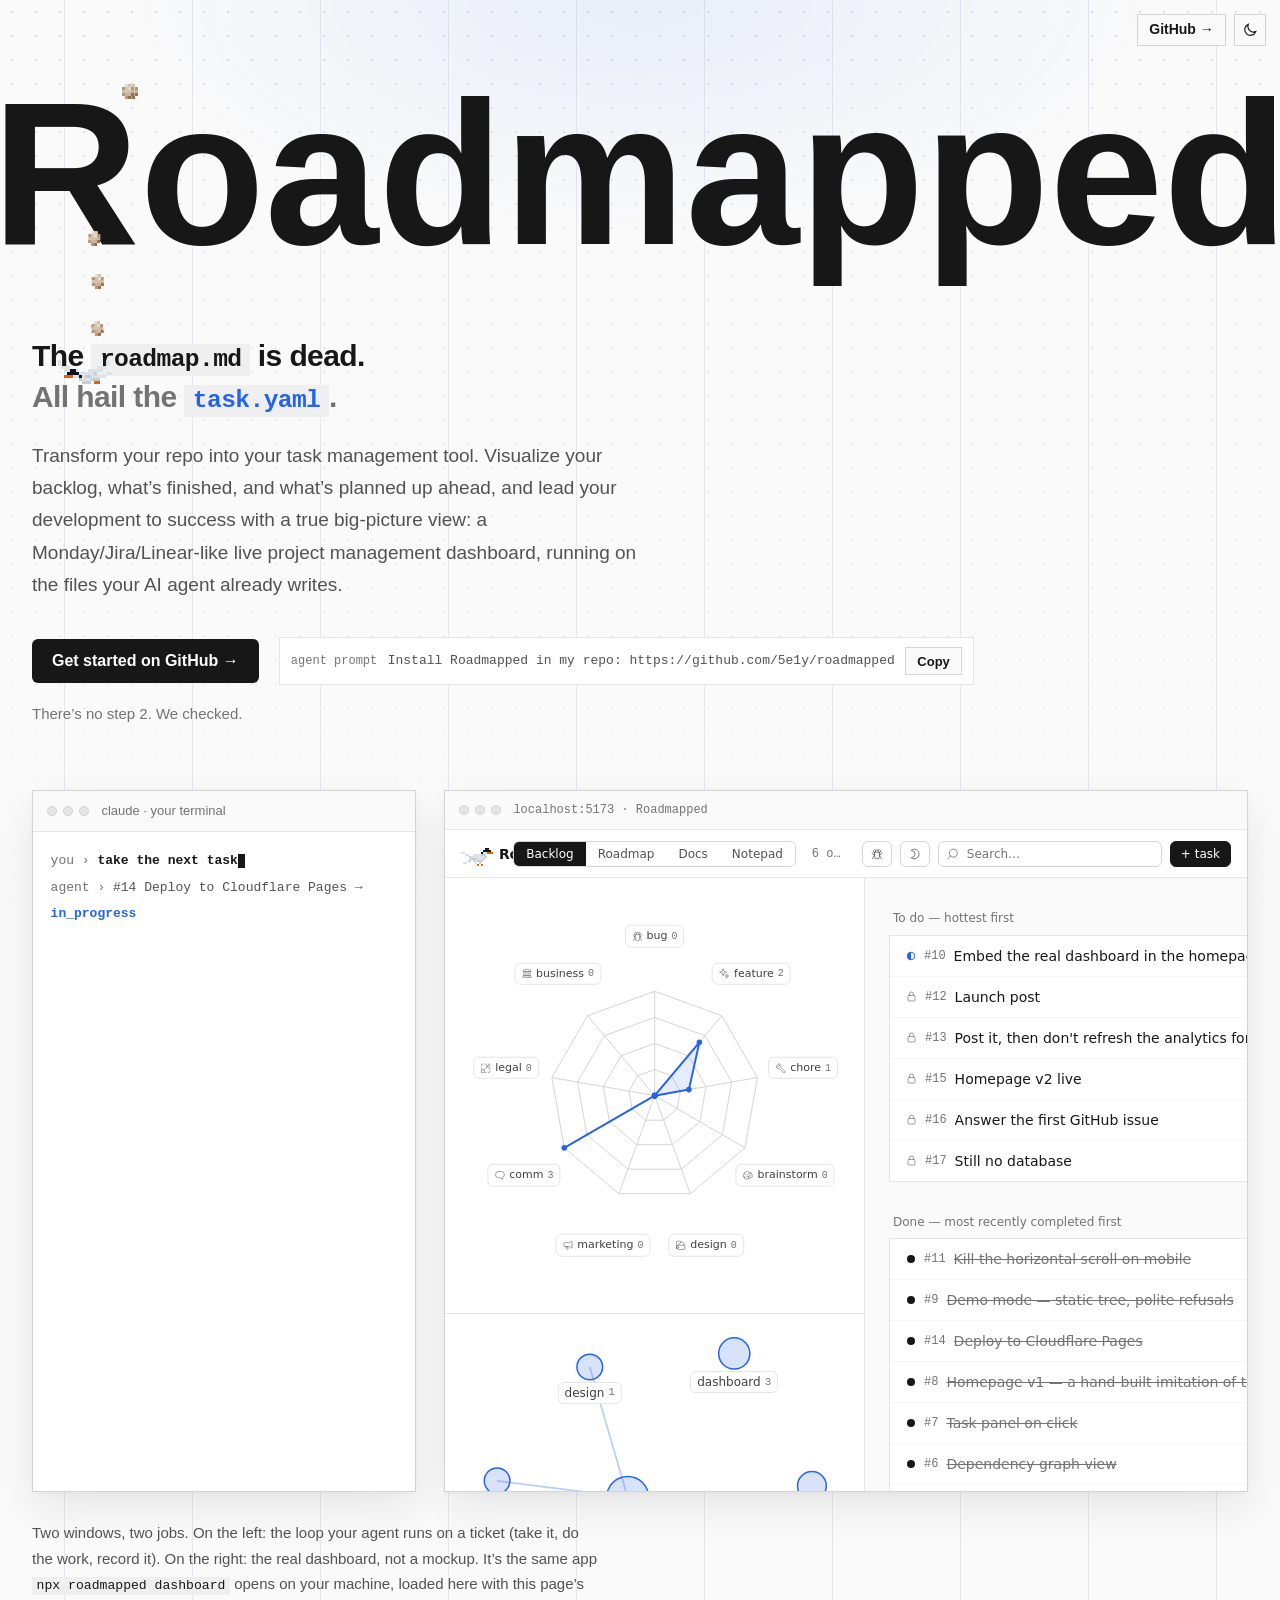
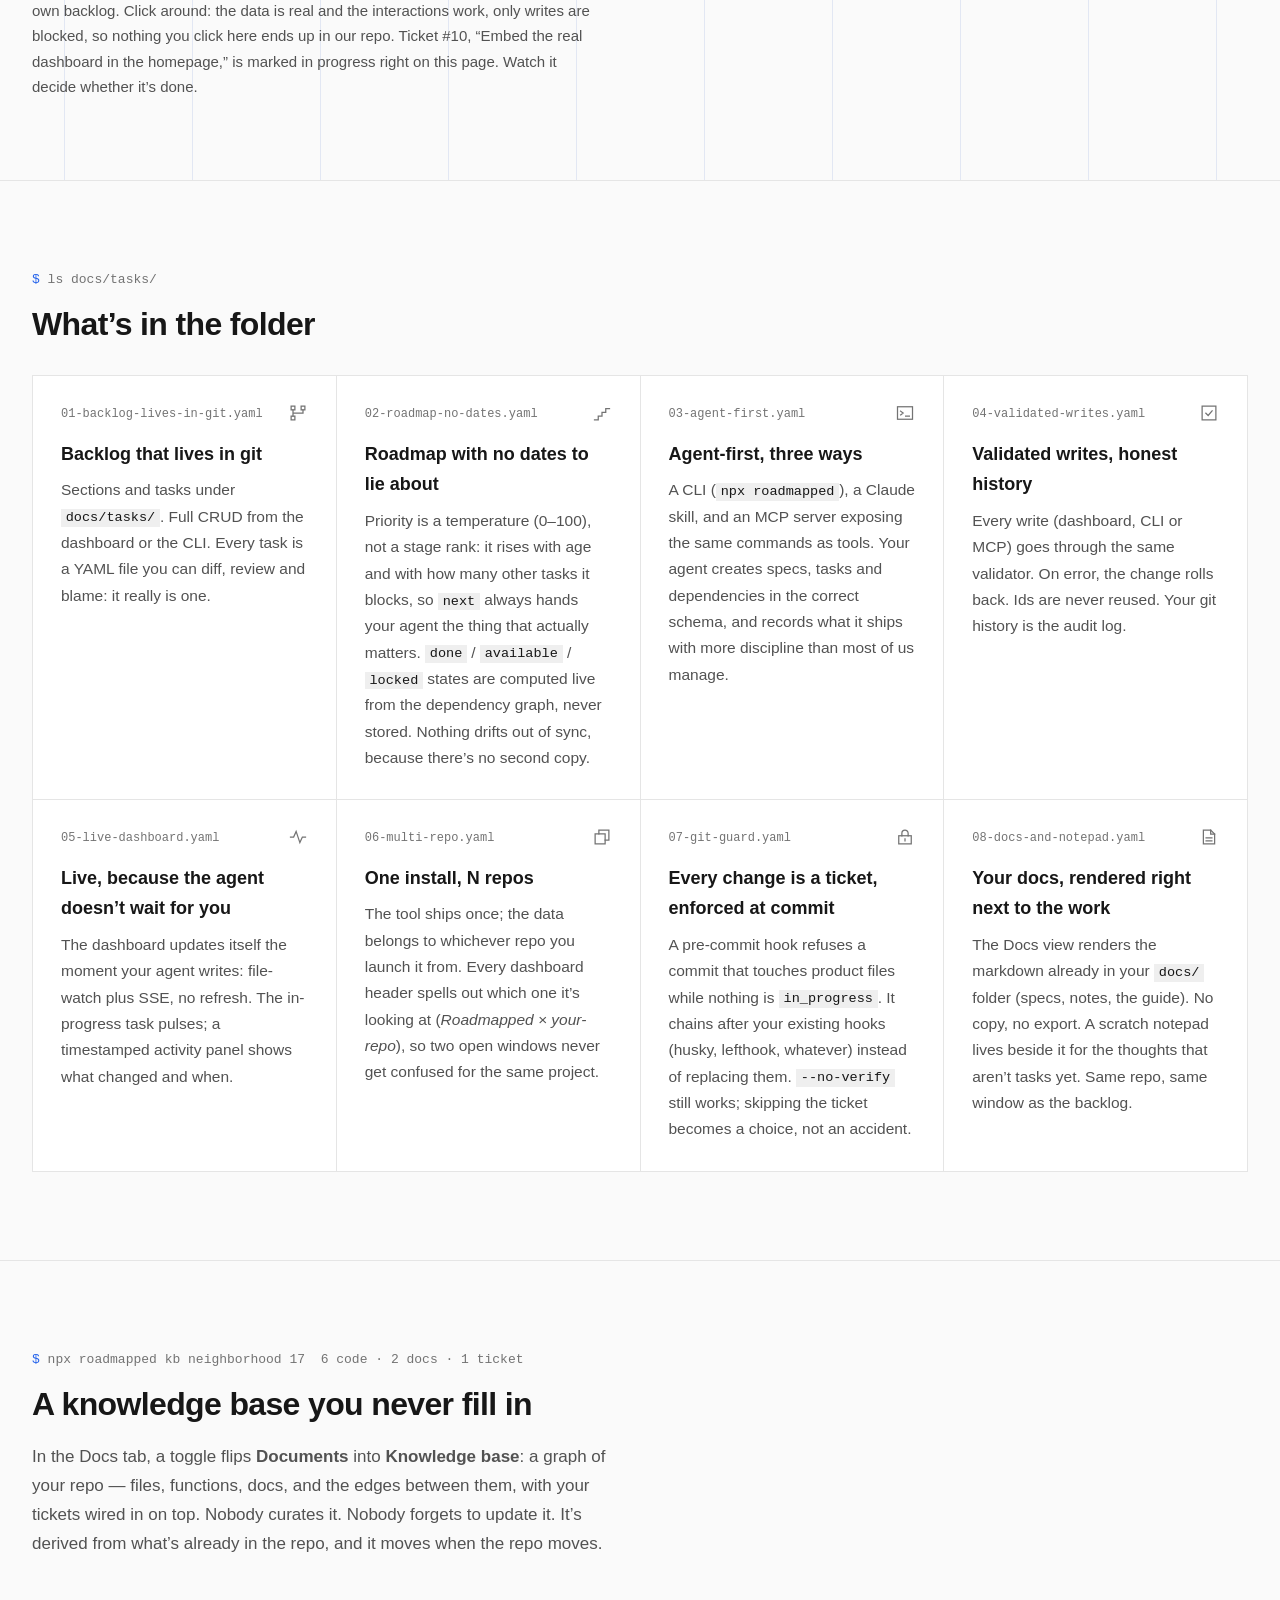
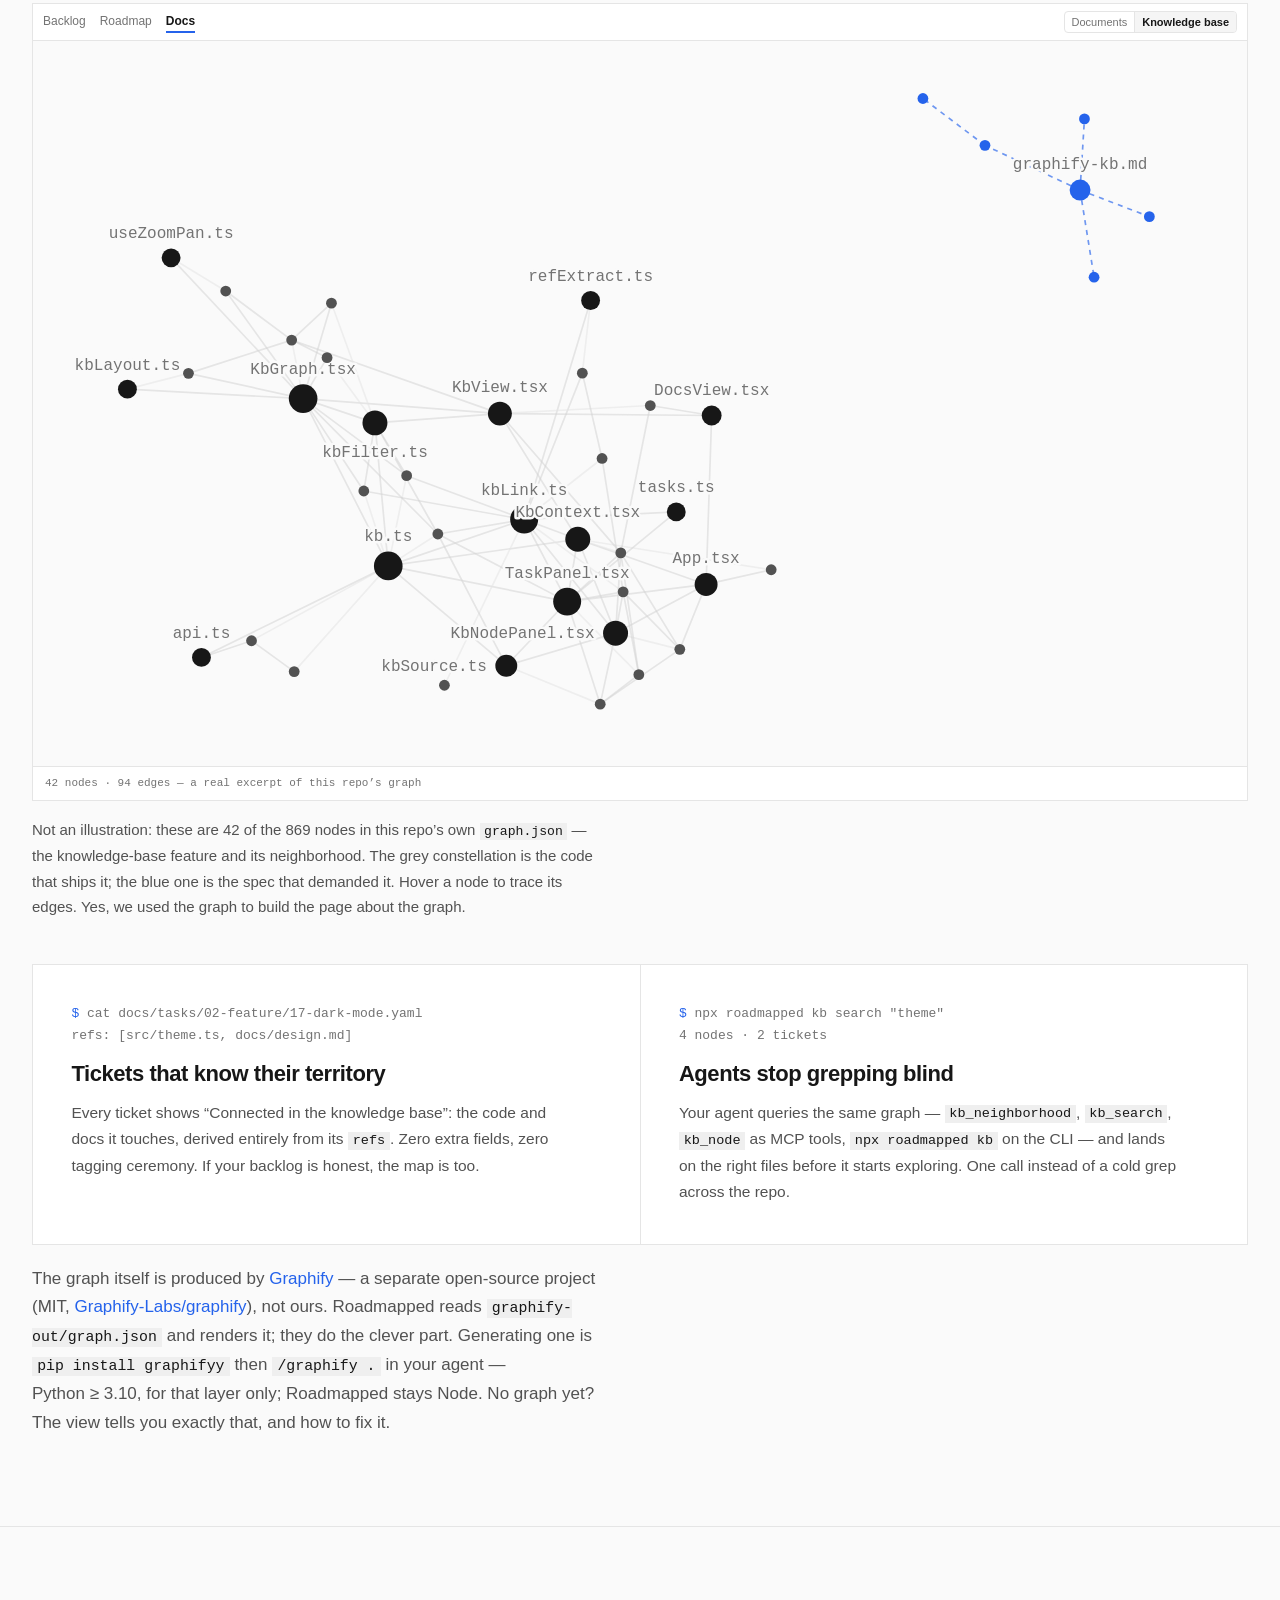
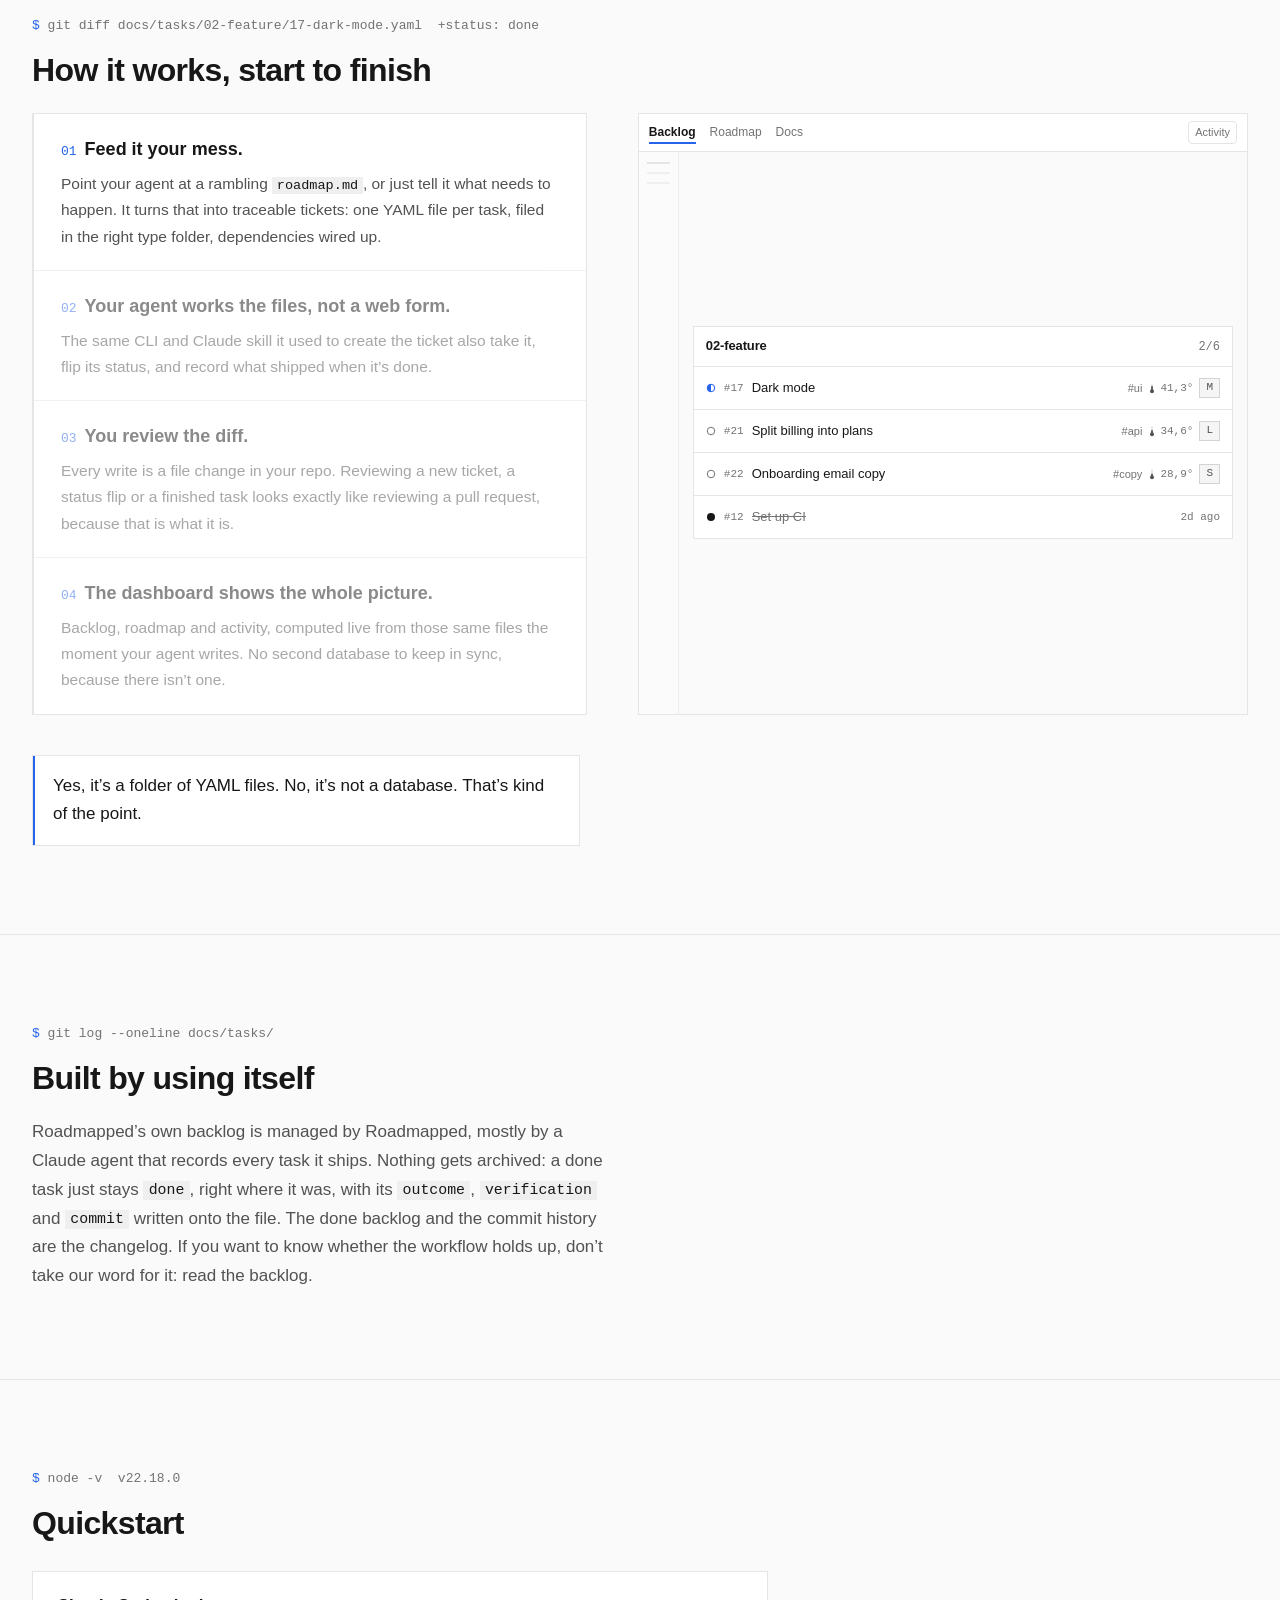
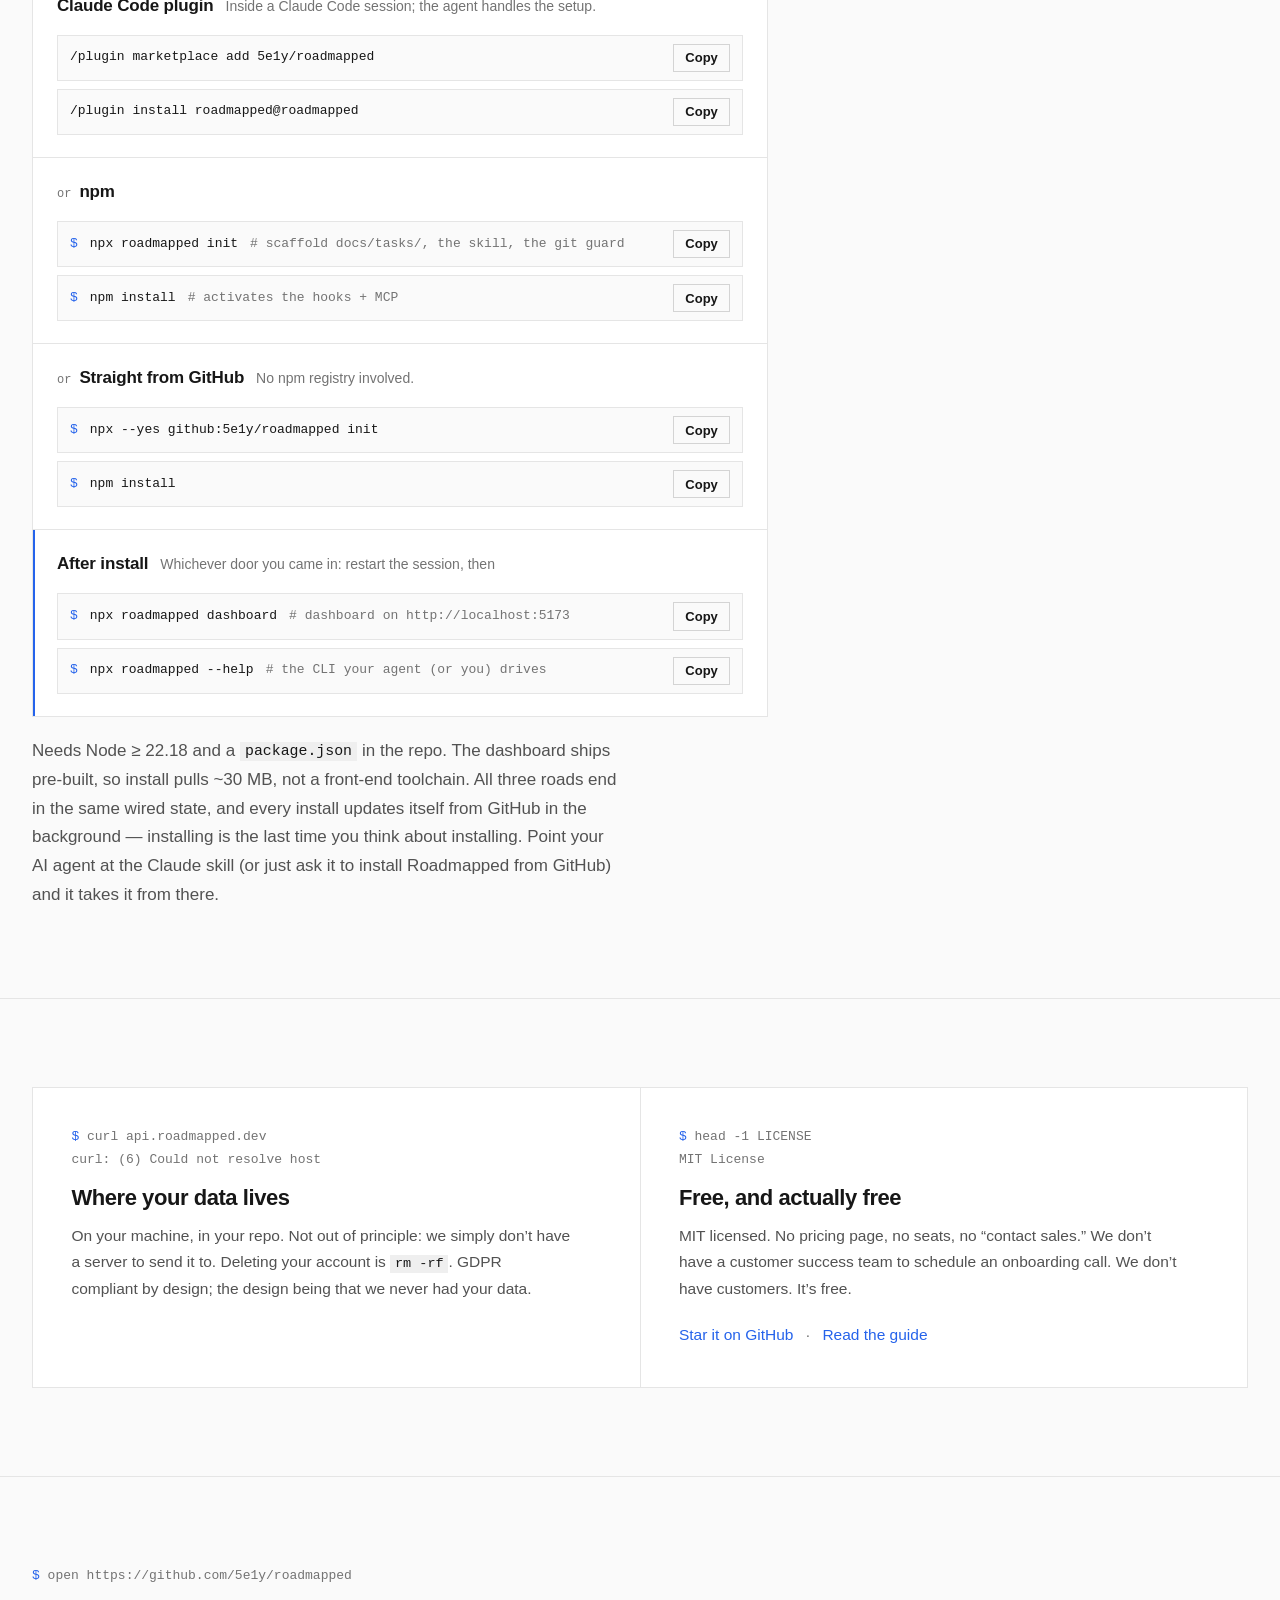
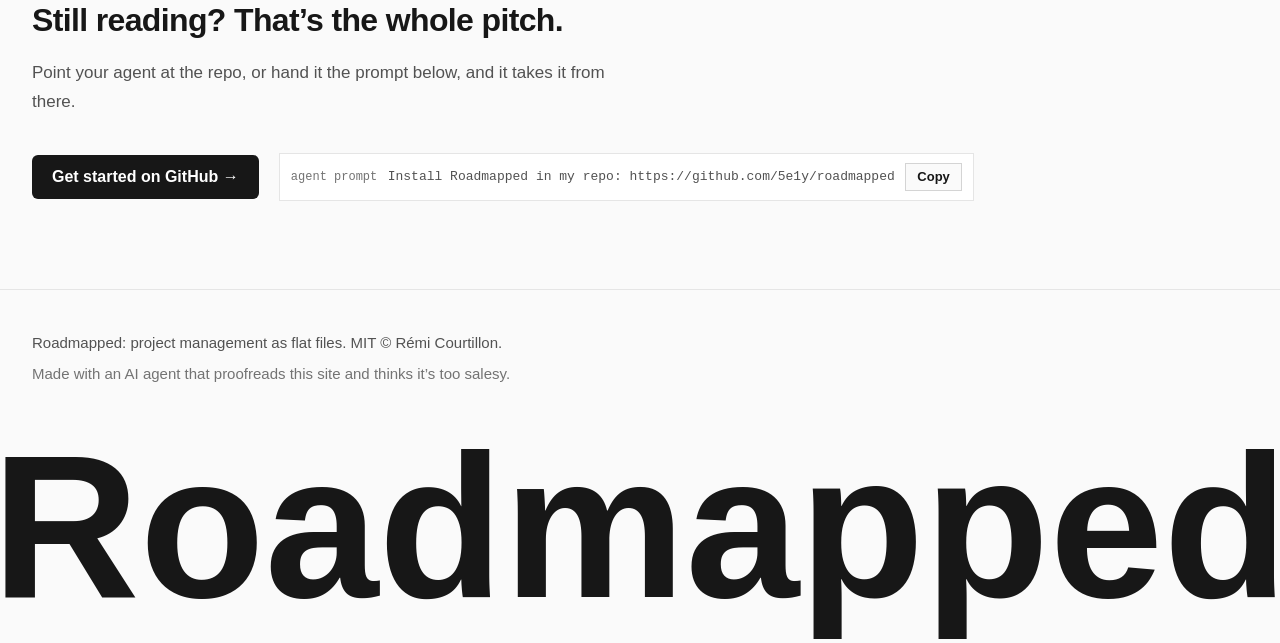
==== commit 5ffa720f: "Favicon officiel (PNG 128px inline) sur la home et la démo Co-Authored-By: Claude Fable 5 <noreply@a" ====
--- a/index.html
+++ b/index.html
@@ -36,8 +36,8 @@
       }
     })();
   </script>
-  <!-- Favicon : la mascotte Roadmapped (#212/#253), tournée à droite, pixel-perfect. -->
-  <link rel="icon" href="data:image/svg+xml,%3Csvg%20xmlns='http://www.w3.org/2000/svg'%20viewBox='0%200%2016%2016'%3E%3Crect%20x='12'%20y='5'%20width='2'%20height='1'%20fill='%230F1225'/%3E%3Crect%20x='11'%20y='6'%20width='4'%20height='1'%20fill='%230F1225'/%3E%3Crect%20x='0'%20y='7'%20width='2'%20height='1'%20fill='%23DCE2E8'/%3E%3Crect%20x='10'%20y='7'%20width='1'%20height='1'%20fill='%230F1225'/%3E%3Crect%20x='11'%20y='7'%20width='2'%20height='1'%20fill='%23DCE2E8'/%3E%3Crect%20x='13'%20y='7'%20width='3'%20height='1'%20fill='%23EA6200'/%3E%3Crect%20x='2'%20y='8'%20width='2'%20height='1'%20fill='%23DCE2E8'/%3E%3Crect%20x='6'%20y='8'%20width='4'%20height='1'%20fill='%23DCE2E8'/%3E%3Crect%20x='10'%20y='8'%20width='2'%20height='1'%20fill='%23C6CCD4'/%3E%3Crect%20x='12'%20y='8'%20width='1'%20height='1'%20fill='%23DCE2E8'/%3E%3Crect%20x='4'%20y='9'%20width='1'%20height='1'%20fill='%23C6CCD4'/%3E%3Crect%20x='5'%20y='9'%20width='7'%20height='1'%20fill='%23DCE2E8'/%3E%3Crect%20x='12'%20y='9'%20width='1'%20height='1'%20fill='%23C6CCD4'/%3E%3Crect%20x='4'%20y='10'%20width='1'%20height='1'%20fill='%23DCE2E8'/%3E%3Crect%20x='5'%20y='10'%20width='3'%20height='1'%20fill='%23C6CCD4'/%3E%3Crect%20x='8'%20y='10'%20width='3'%20height='1'%20fill='%23DCE2E8'/%3E%3Crect%20x='11'%20y='10'%20width='1'%20height='1'%20fill='%23C6CCD4'/%3E%3Crect%20x='3'%20y='11'%20width='1'%20height='1'%20fill='%23DCE2E8'/%3E%3Crect%20x='4'%20y='11'%20width='1'%20height='1'%20fill='%23C6CCD4'/%3E%3Crect%20x='6'%20y='11'%20width='1'%20height='1'%20fill='%23C6CCD4'/%3E%3Crect%20x='7'%20y='11'%20width='1'%20height='1'%20fill='%23DCE2E8'/%3E%3Crect%20x='8'%20y='11'%20width='3'%20height='1'%20fill='%23C6CCD4'/%3E%3Crect%20x='1'%20y='12'%20width='2'%20height='1'%20fill='%23DCE2E8'/%3E%3Crect%20x='7'%20y='12'%20width='1'%20height='1'%20fill='%23DCE2E8'/%3E%3Crect%20x='9'%20y='12'%20width='1'%20height='1'%20fill='%23C6CCD4'/%3E%3Crect%20x='8'%20y='13'%20width='1'%20height='1'%20fill='%23EA6200'/%3E%3Crect%20x='10'%20y='13'%20width='1'%20height='1'%20fill='%23EA6200'/%3E%3C/svg%3E">
+  <!-- Favicon : asset officiel fourni par Rémi (#216), PNG 128px inline. -->
+  <link rel="icon" type="image/png" href="[data-uri]">
   <link rel="stylesheet" href="style.css">
   <script type="application/ld+json">
   {
--- a/style.css
+++ b/style.css
@@ -1223,7 +1223,10 @@
    marque les nœuds « docs » du spec, le voisinage survolé (un état) et le
    toggle actif — le code reste monochrome. */
 
-.kb-demo { margin: 1.75rem 0 0; max-width: 56rem; }
+/* Pleine largeur de section (#314, retour Rémi) : la figure s'aligne sur la
+   .pair-grid des cartes en dessous (pas de max-width propre = largeur du
+   .container), et respire davantage au-dessus/en-dessous. */
+.kb-demo { margin: 2.75rem 0; max-width: none; }
 
 /* Mini-toggle Documents / Knowledge base, à la place de la pastille
    Activity : même gabarit que .ui-frame-live, deux segments. */
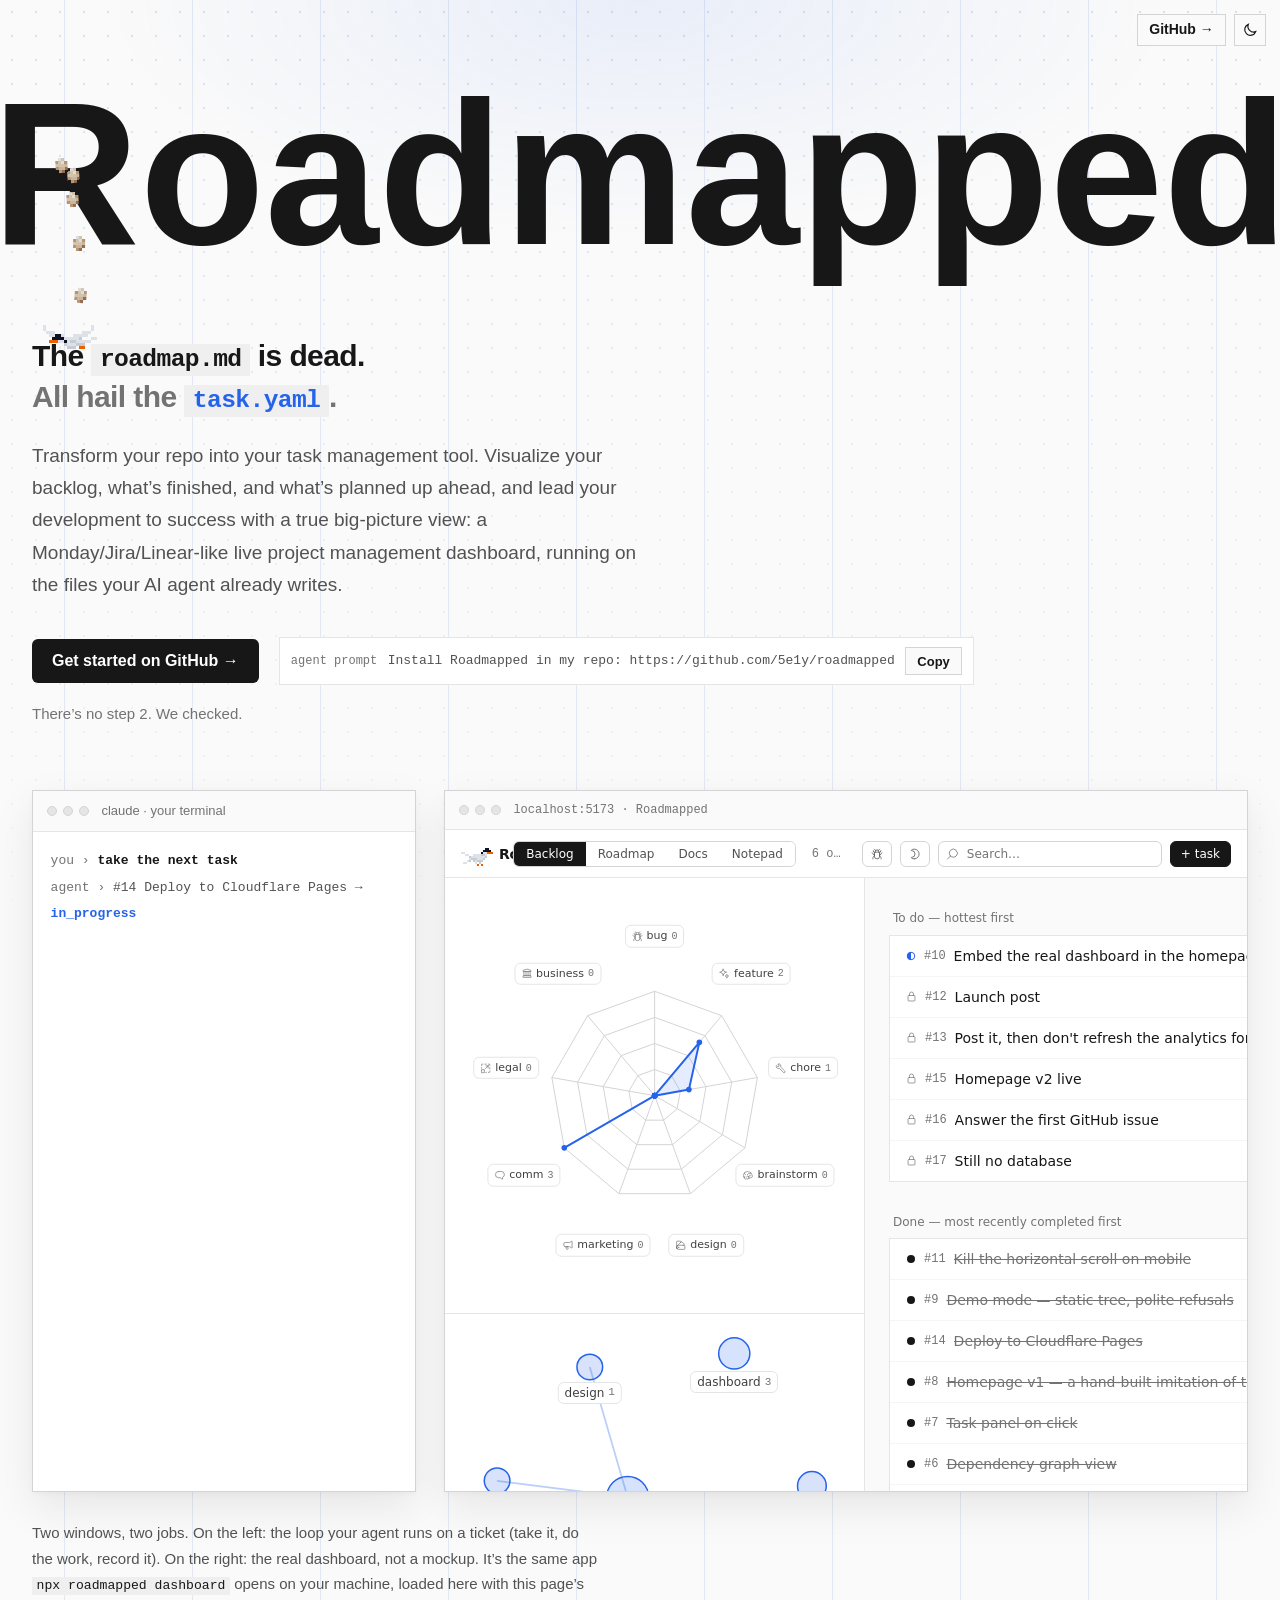
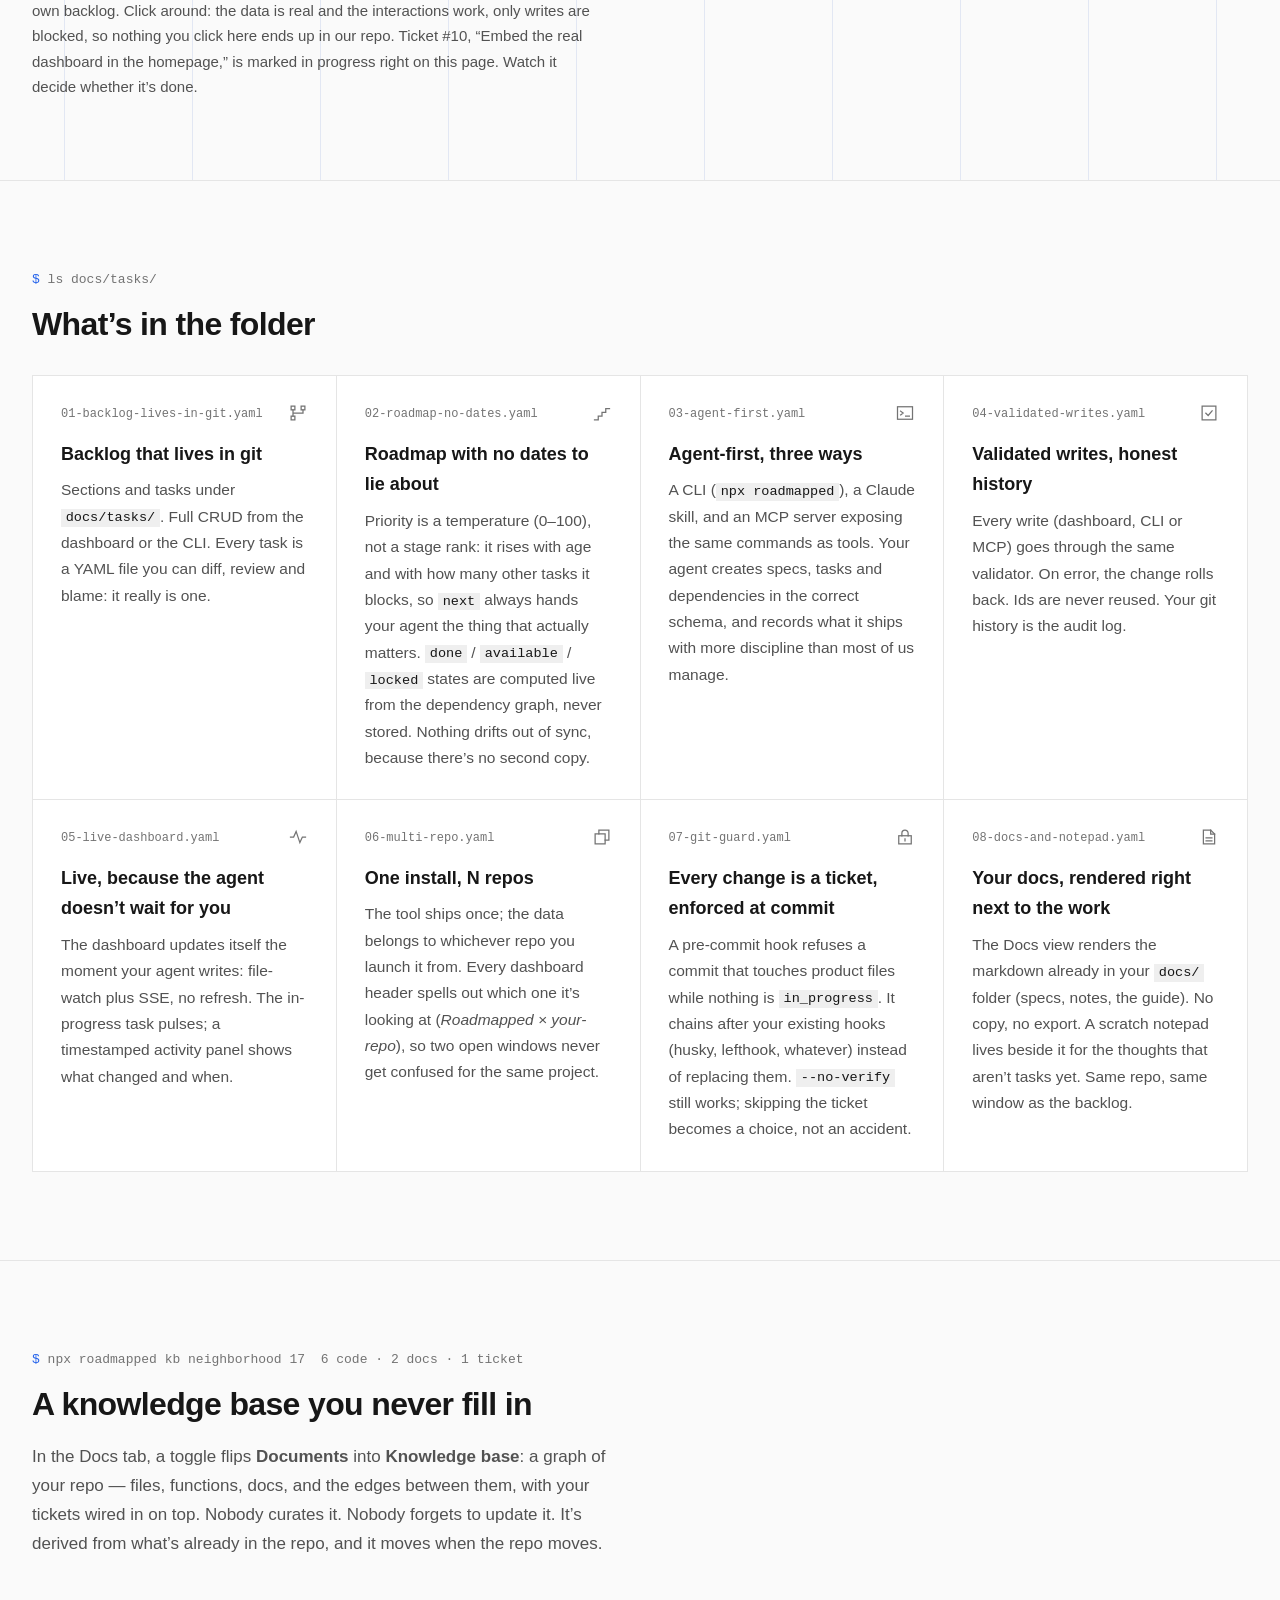
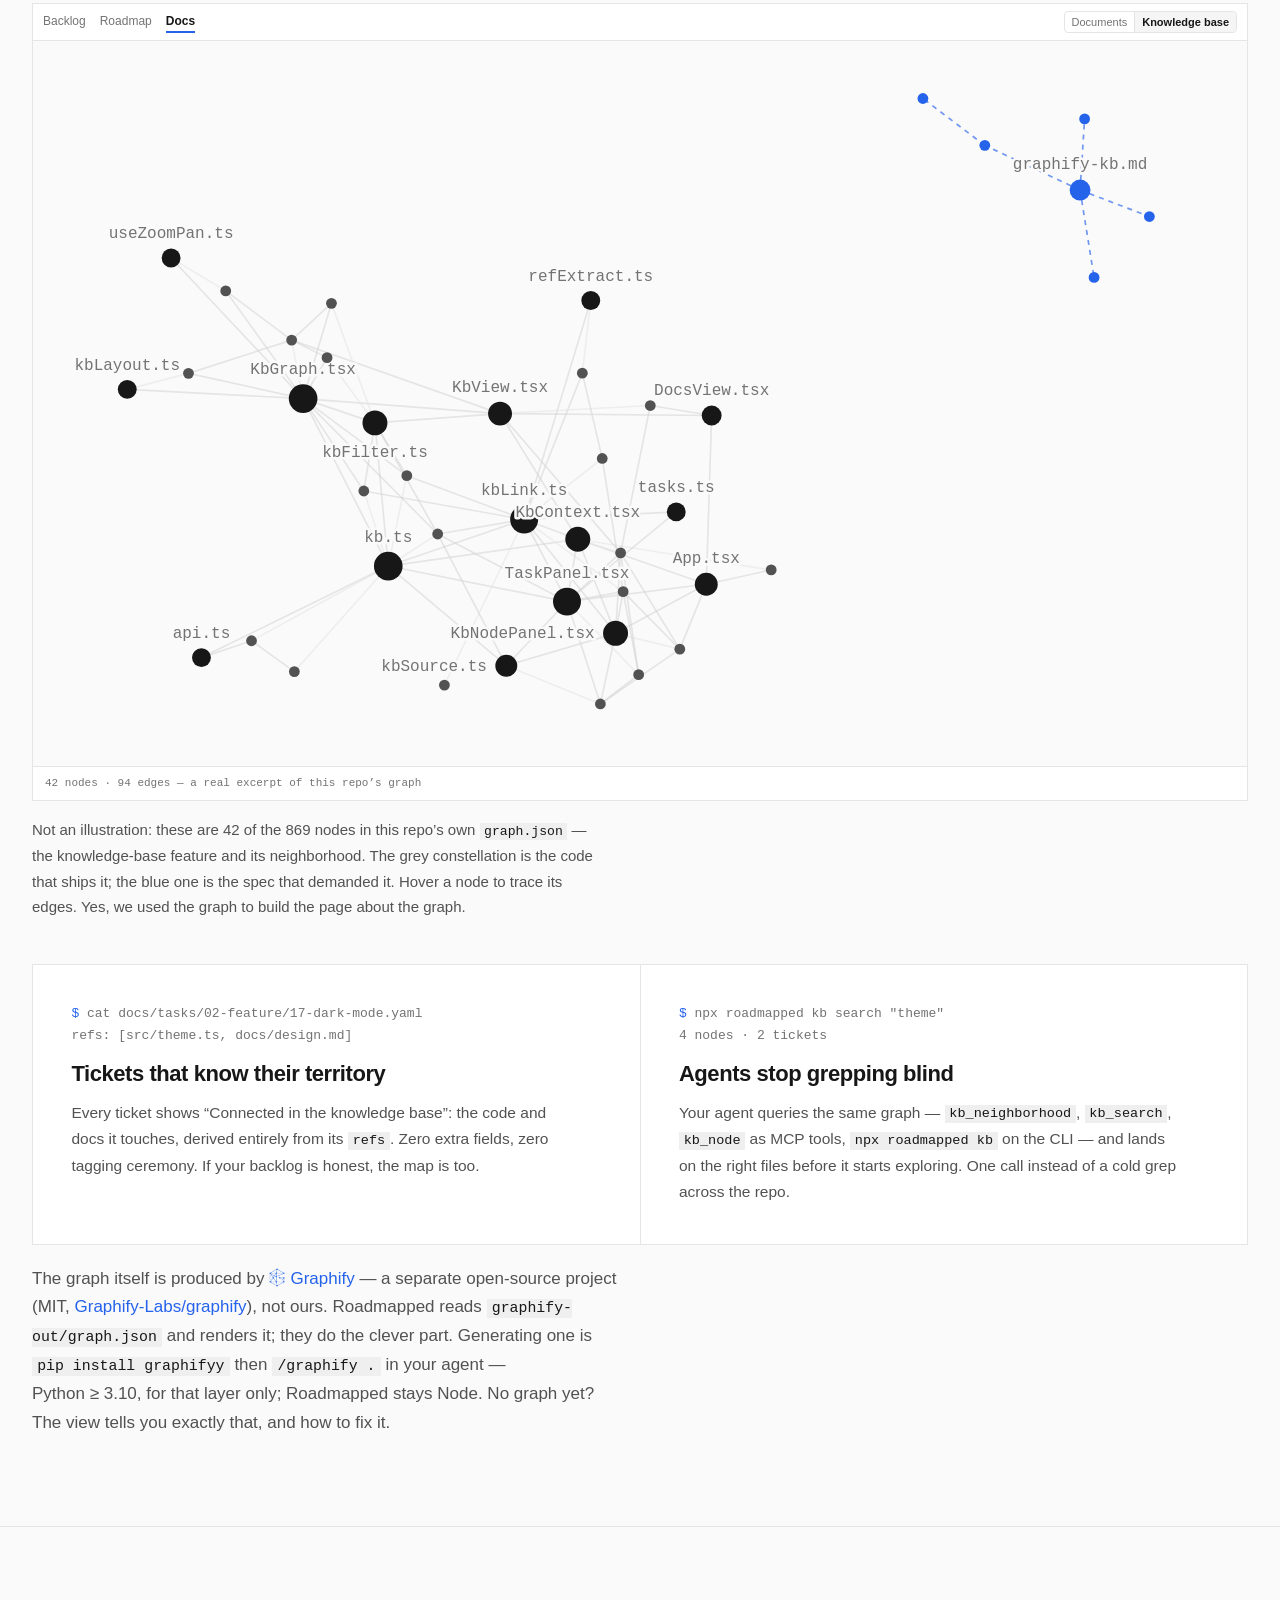
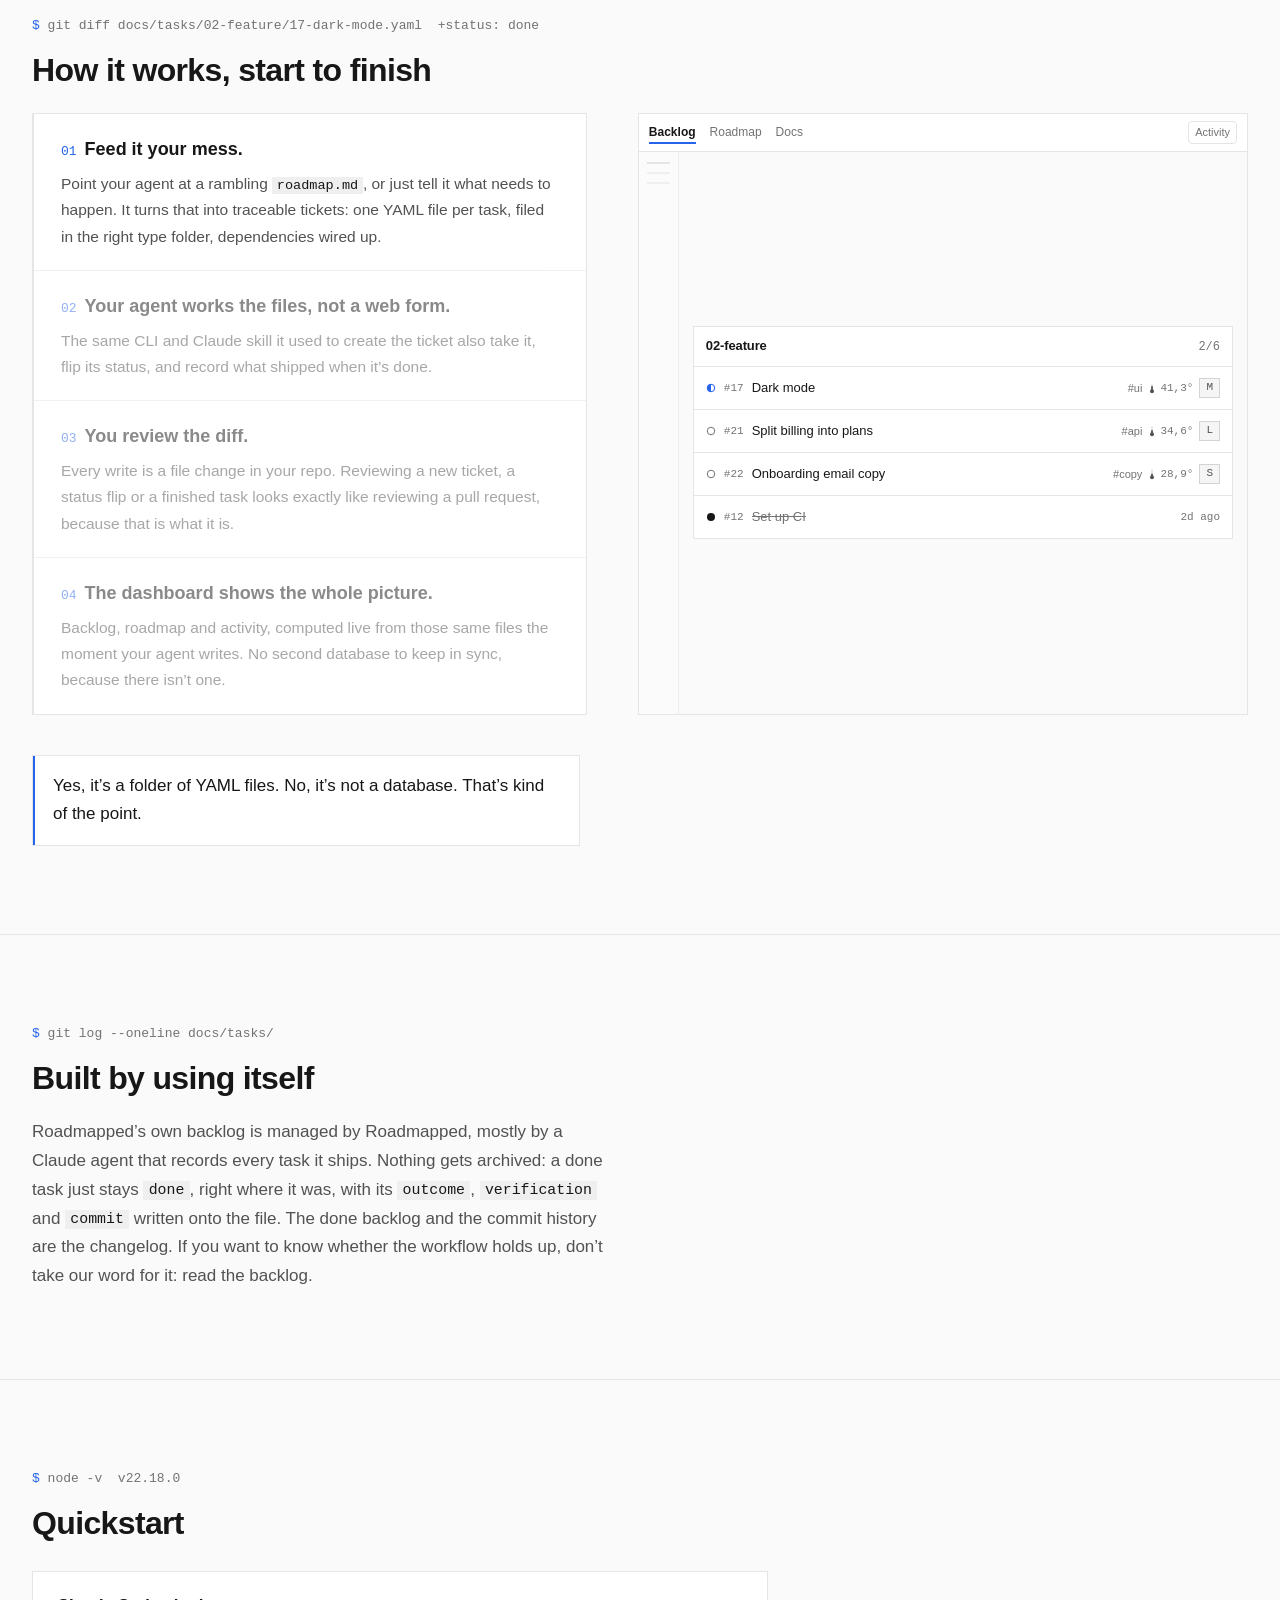
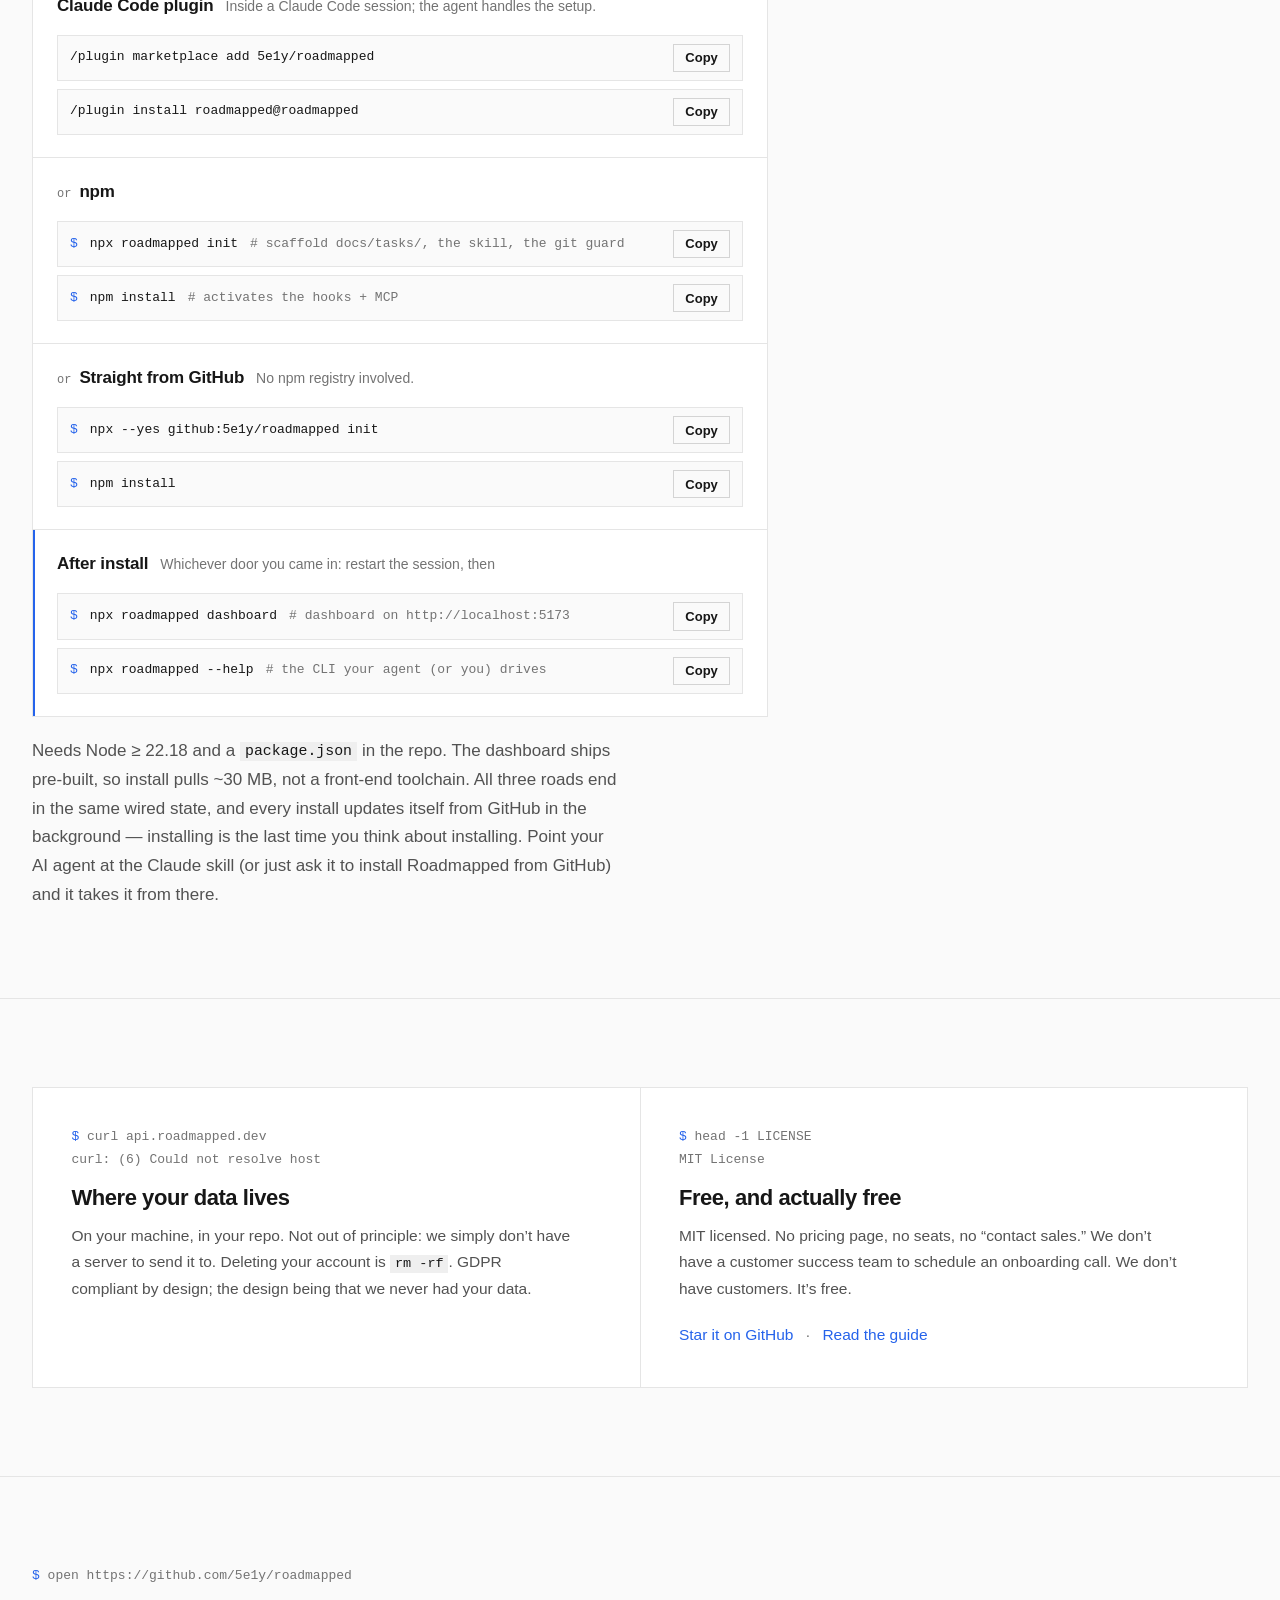
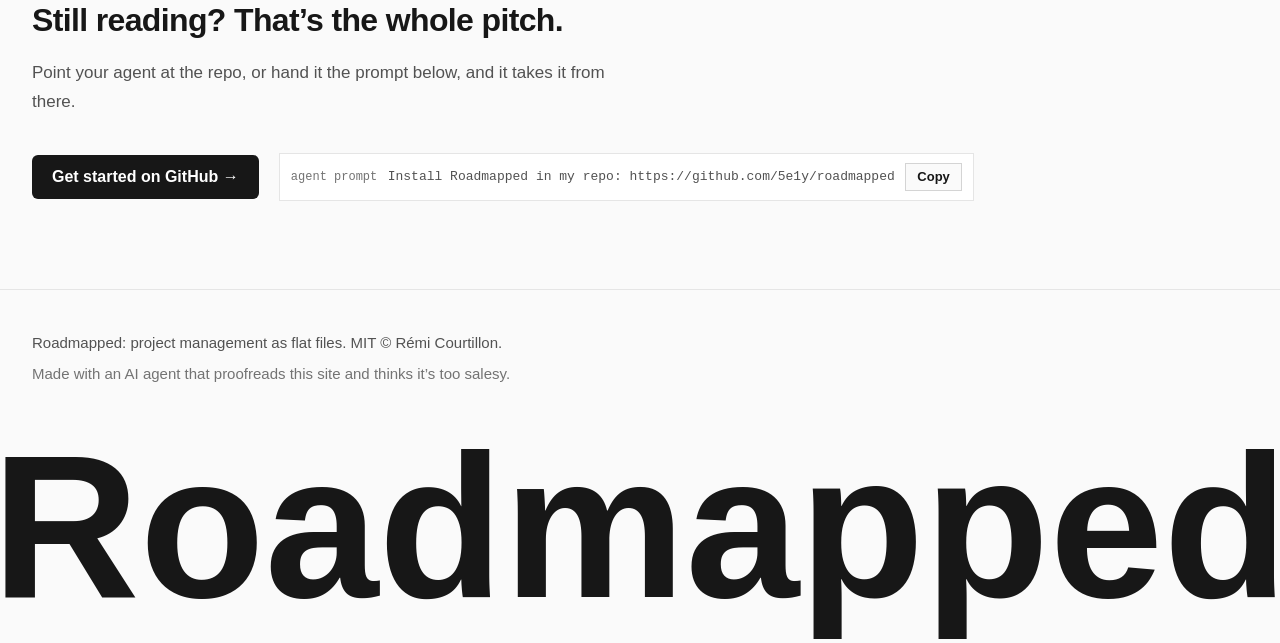
==== commit d4f26726: "Graphify : lien officiel graphify.com + logo officiel en mark inline (mask currentColor) Co-Authored" ====
--- a/index.html
+++ b/index.html
@@ -368,7 +368,7 @@
           </article>
         </div>
         <p class="prose under-block reveal">The graph itself is produced by
-          <a class="link-arrow" href="https://graphify.net/">Graphify</a> &mdash; a separate
+          <a class="link-arrow" href="https://graphify.com/"><span class="graphify-mark" aria-hidden="true"></span>Graphify</a> &mdash; a separate
           open-source project (MIT, <a class="link-arrow" href="https://github.com/Graphify-Labs/graphify">Graphify-Labs/graphify</a>),
           not ours. Roadmapped reads <code>graphify-out/graph.json</code> and renders it; they do
           the clever part. Generating one is <code>pip install graphifyy</code> then
--- a/style.css
+++ b/style.css
@@ -1507,3 +1507,15 @@
 }
 .btn-copy:hover { background: var(--hover); }
 .btn-copy:disabled { color: var(--muted); cursor: default; }
+
+/* Graphify official mark (white-on-transparent PNG used as a mask → follows theme). */
+.graphify-mark {
+  display: inline-block;
+  width: 0.95em;
+  height: 1.12em;
+  margin-right: 0.3em;
+  vertical-align: -0.18em;
+  background-color: currentColor;
+  -webkit-mask: url("graphify-logo.png") center / contain no-repeat;
+  mask: url("graphify-logo.png") center / contain no-repeat;
+}
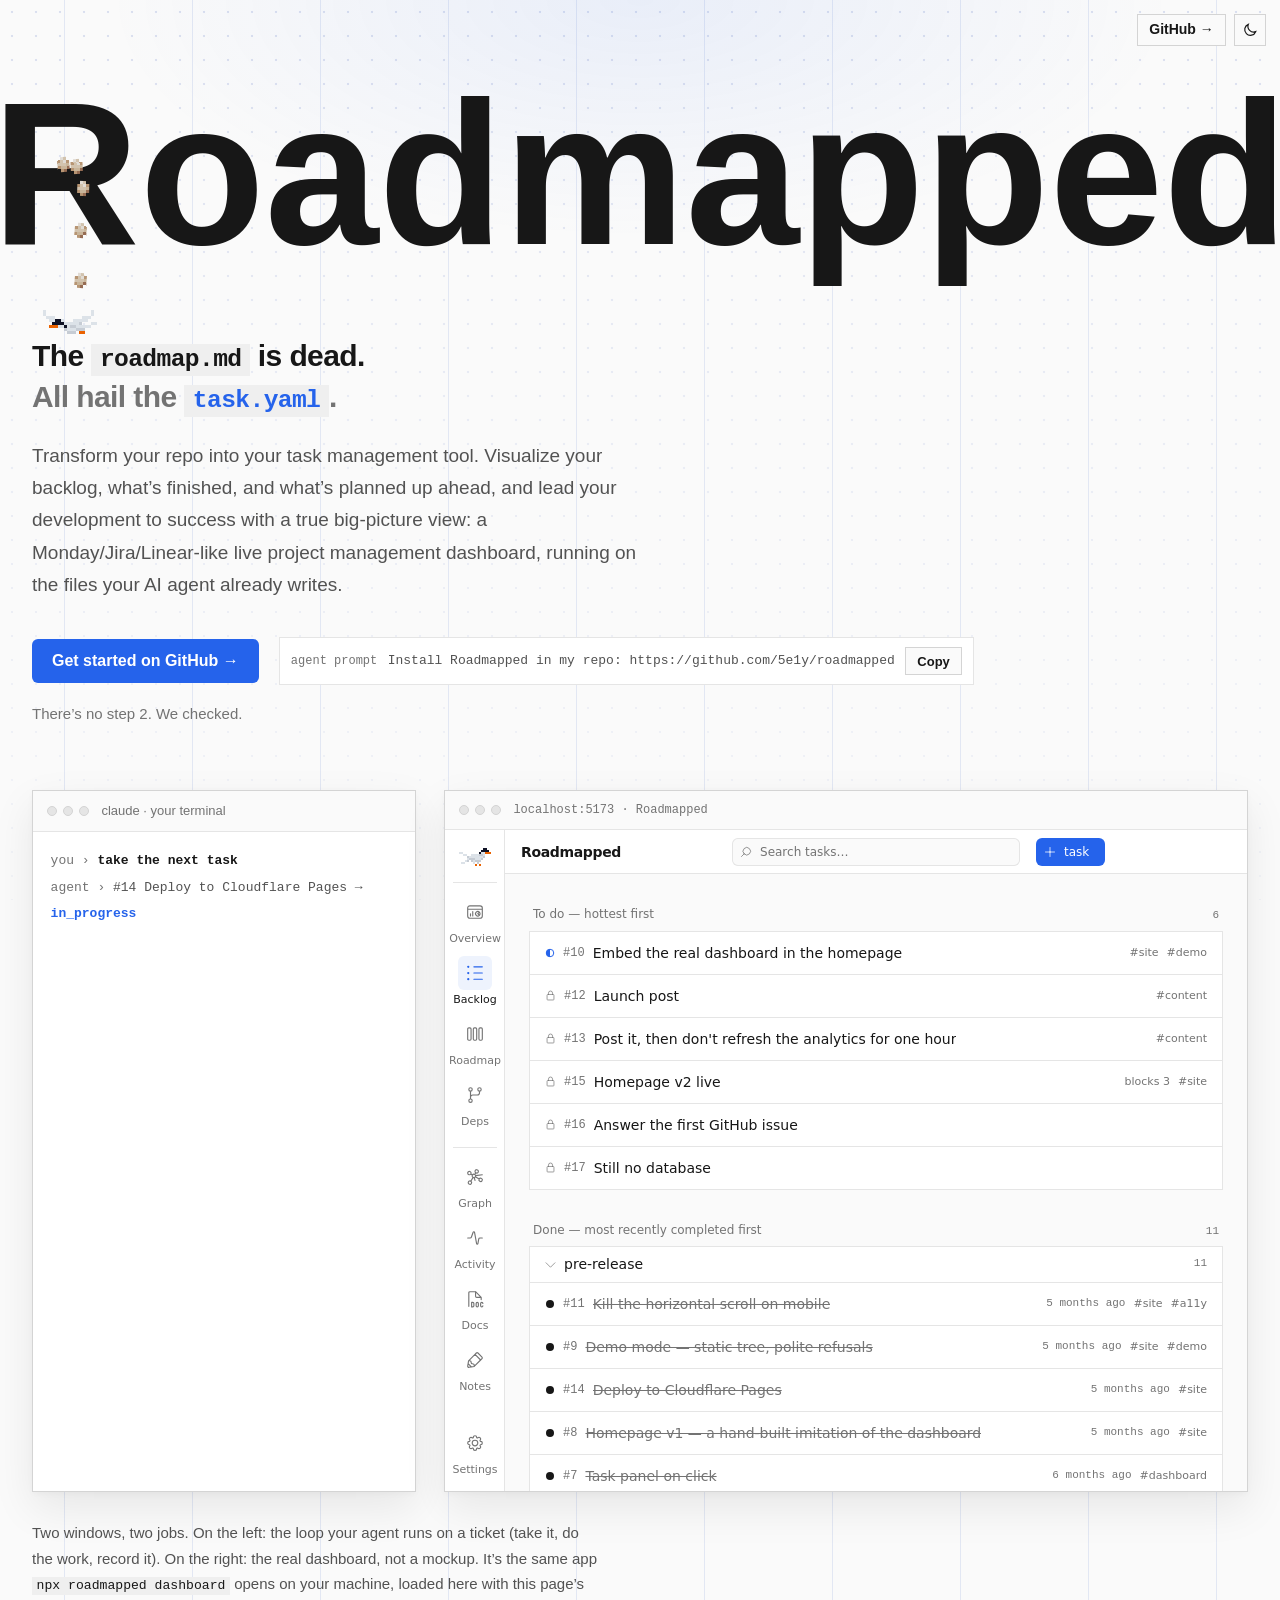
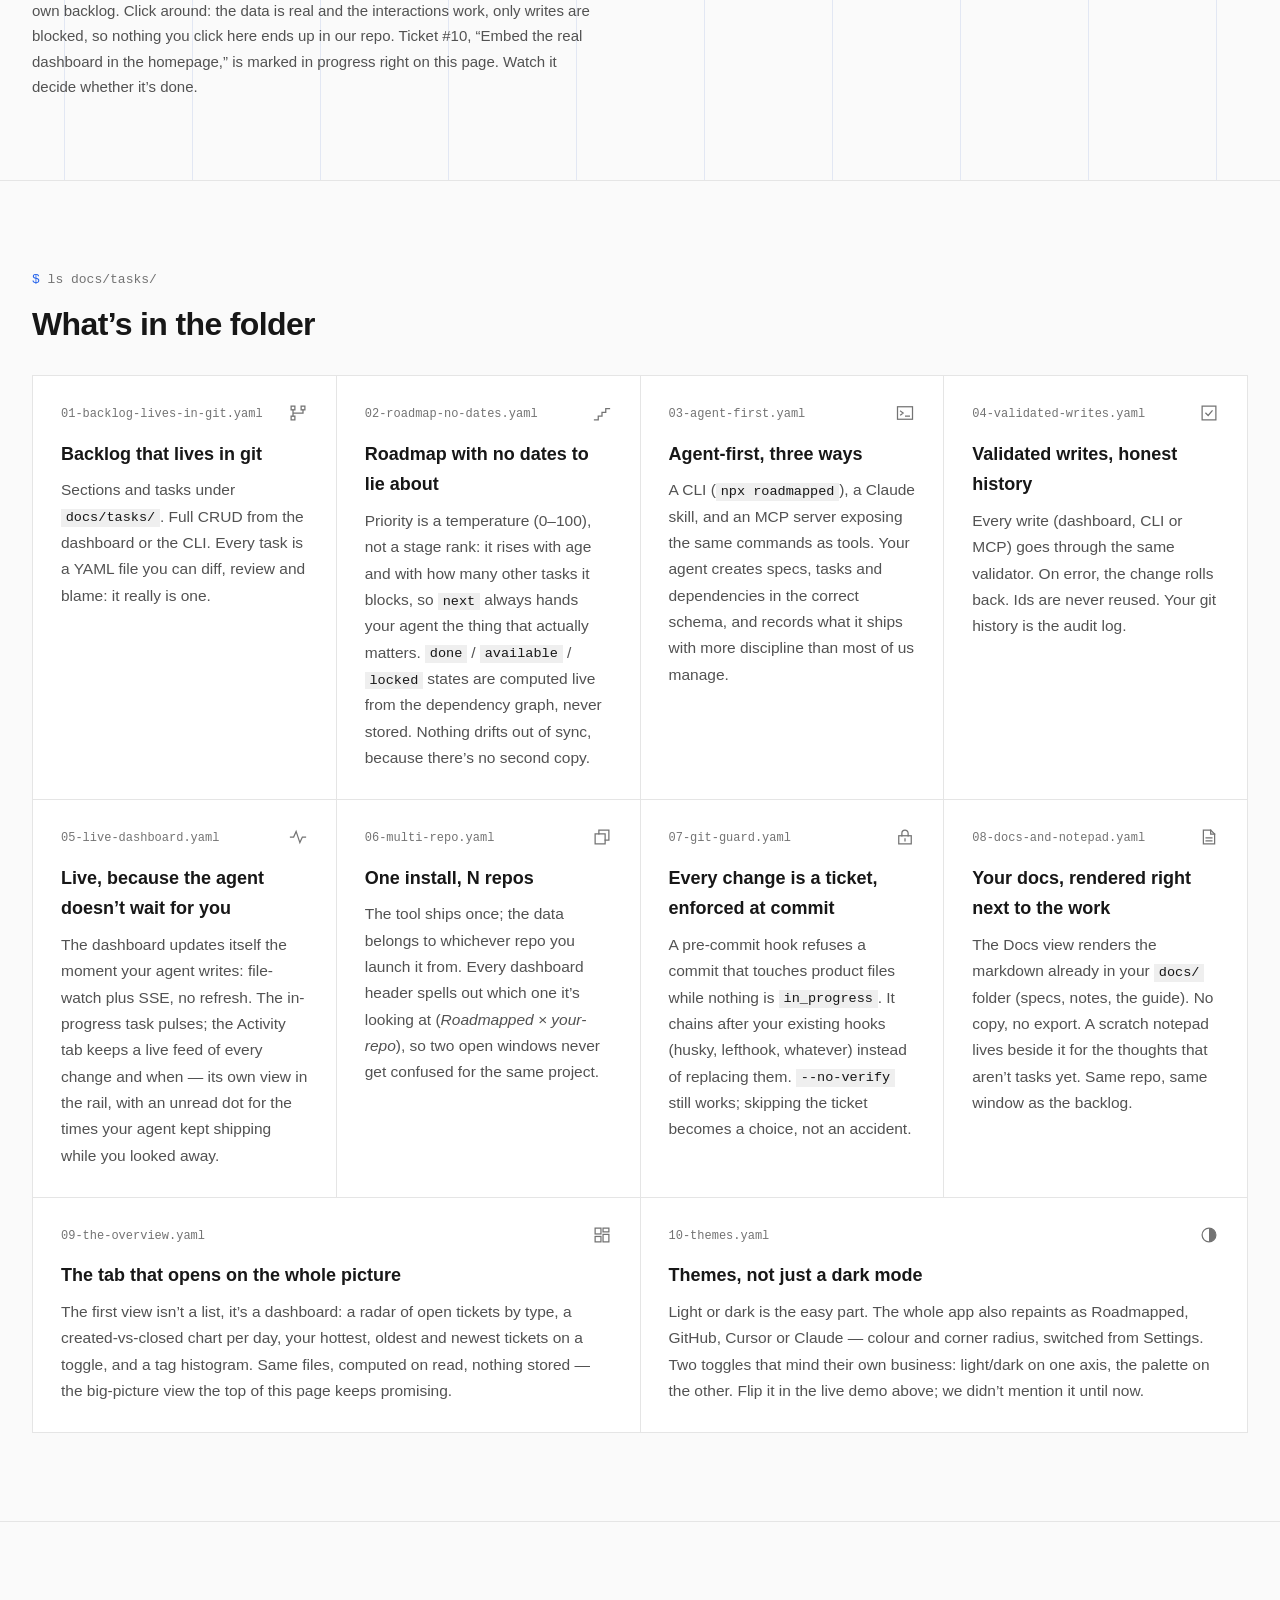
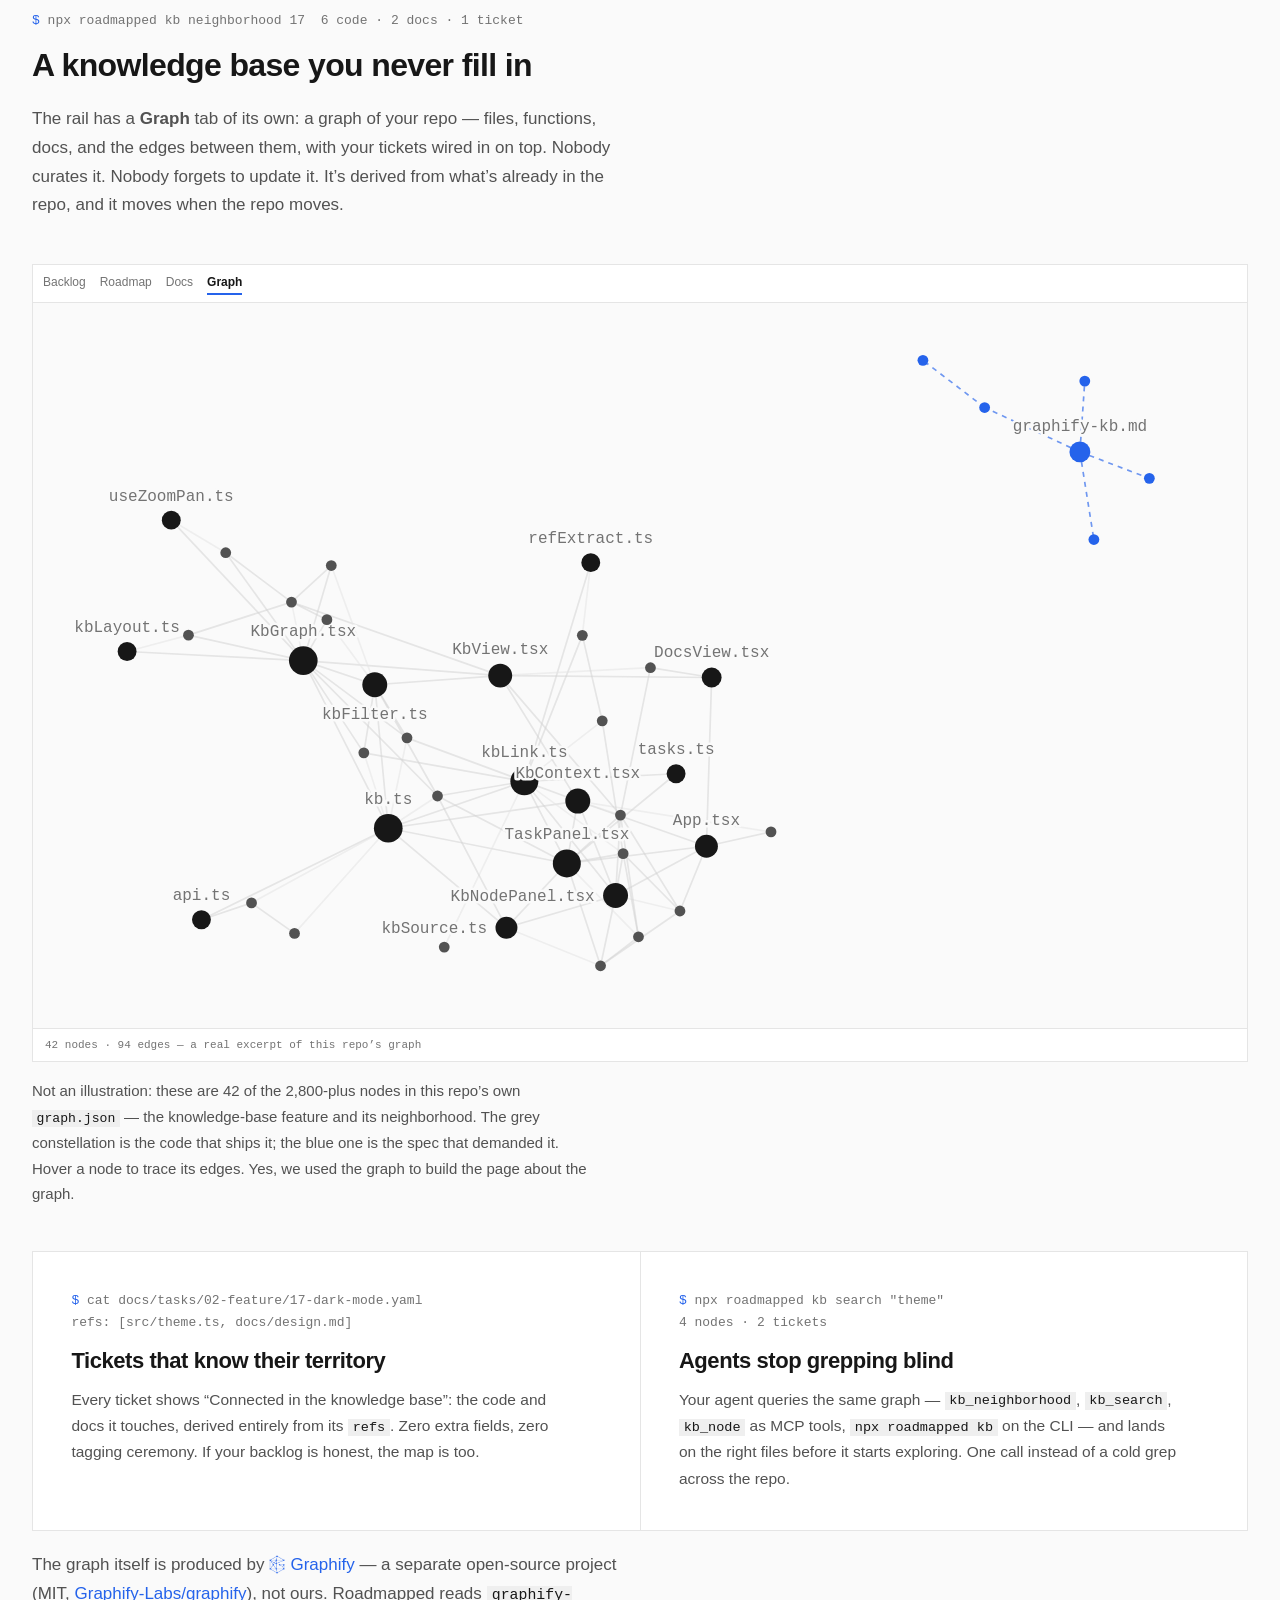
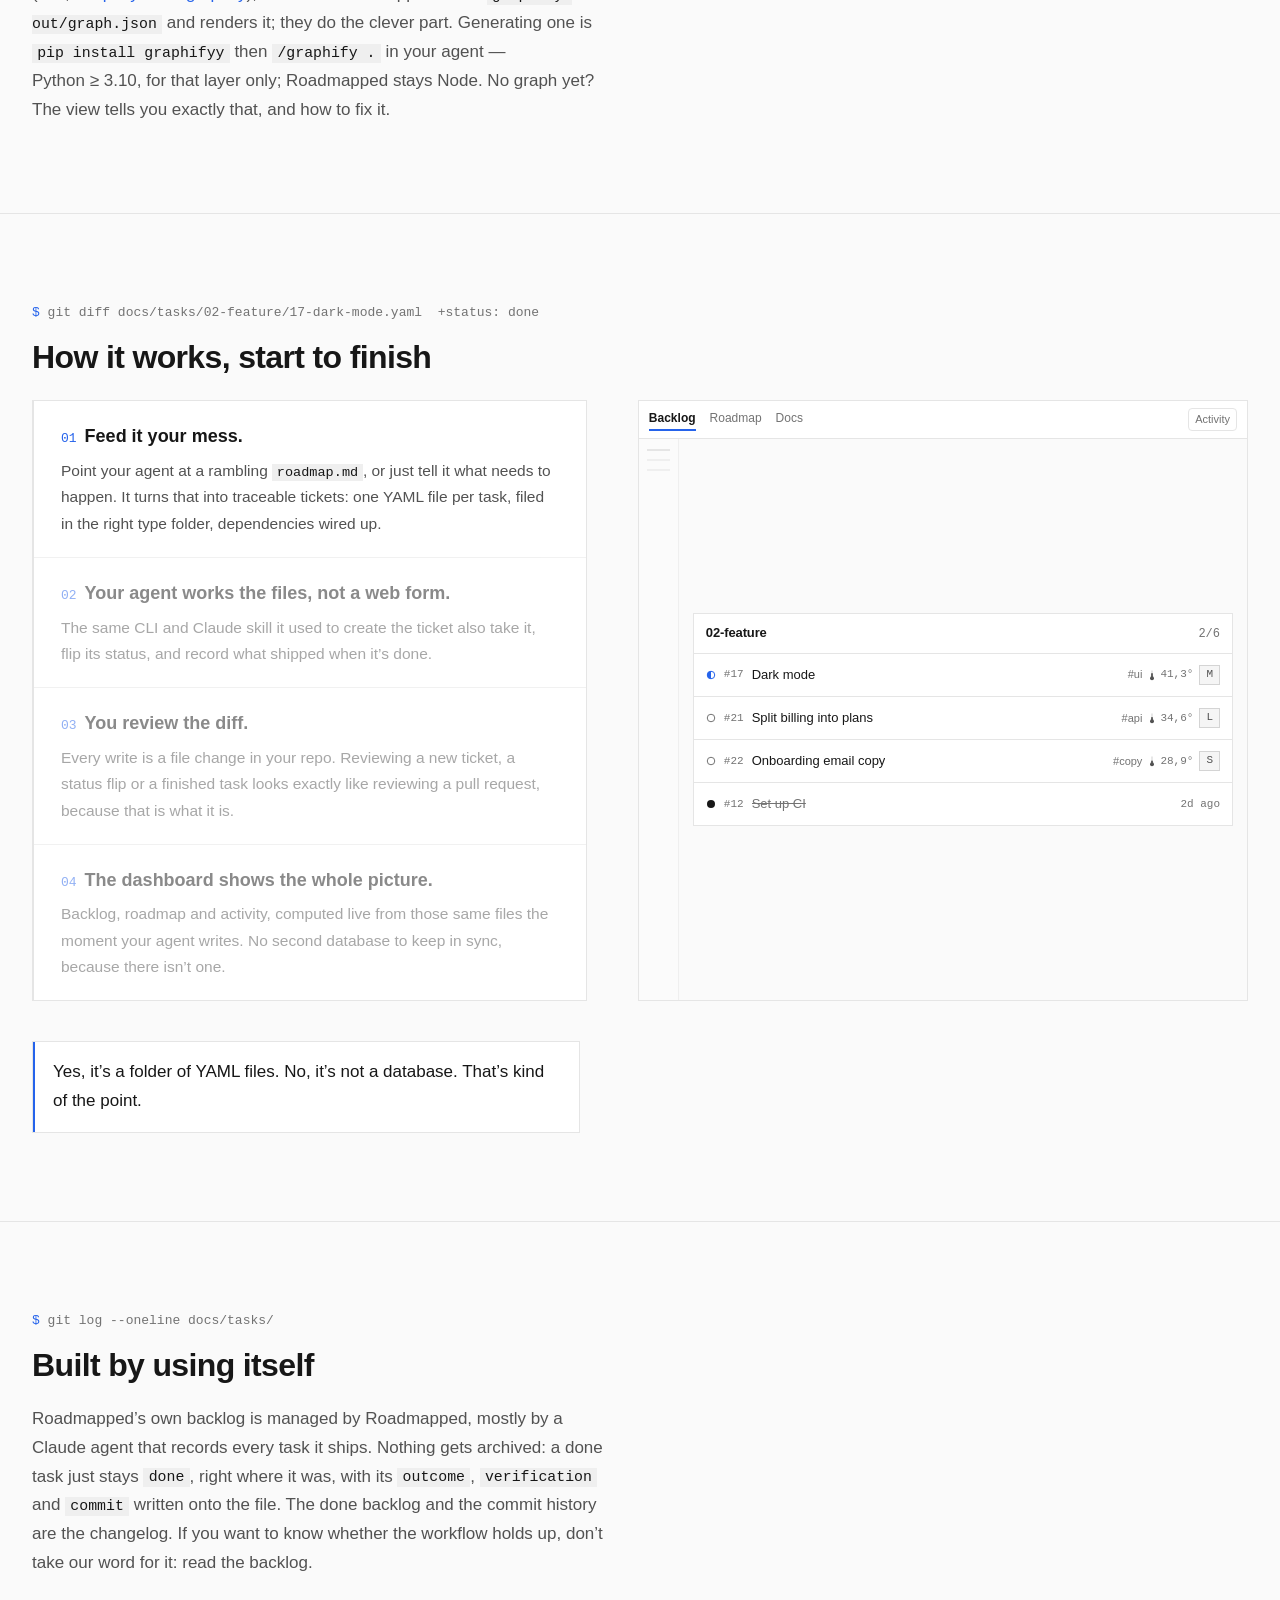
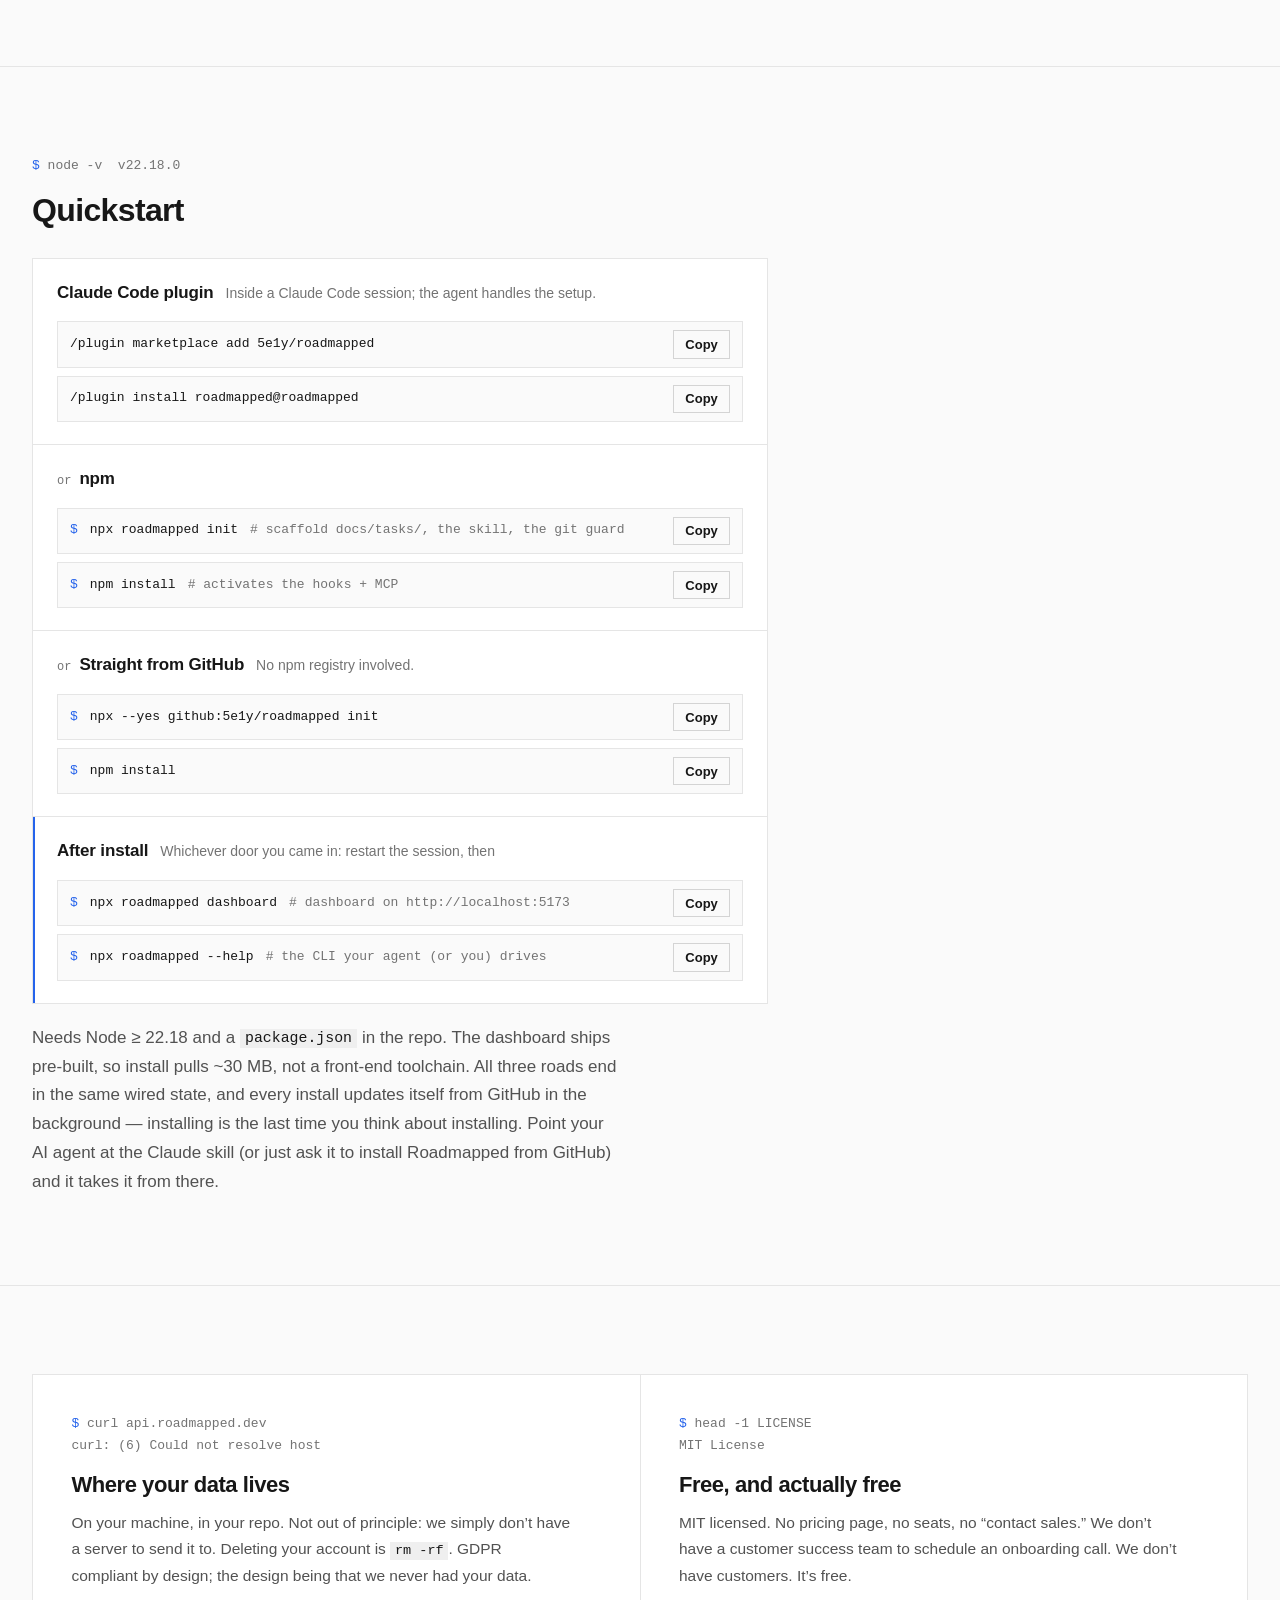
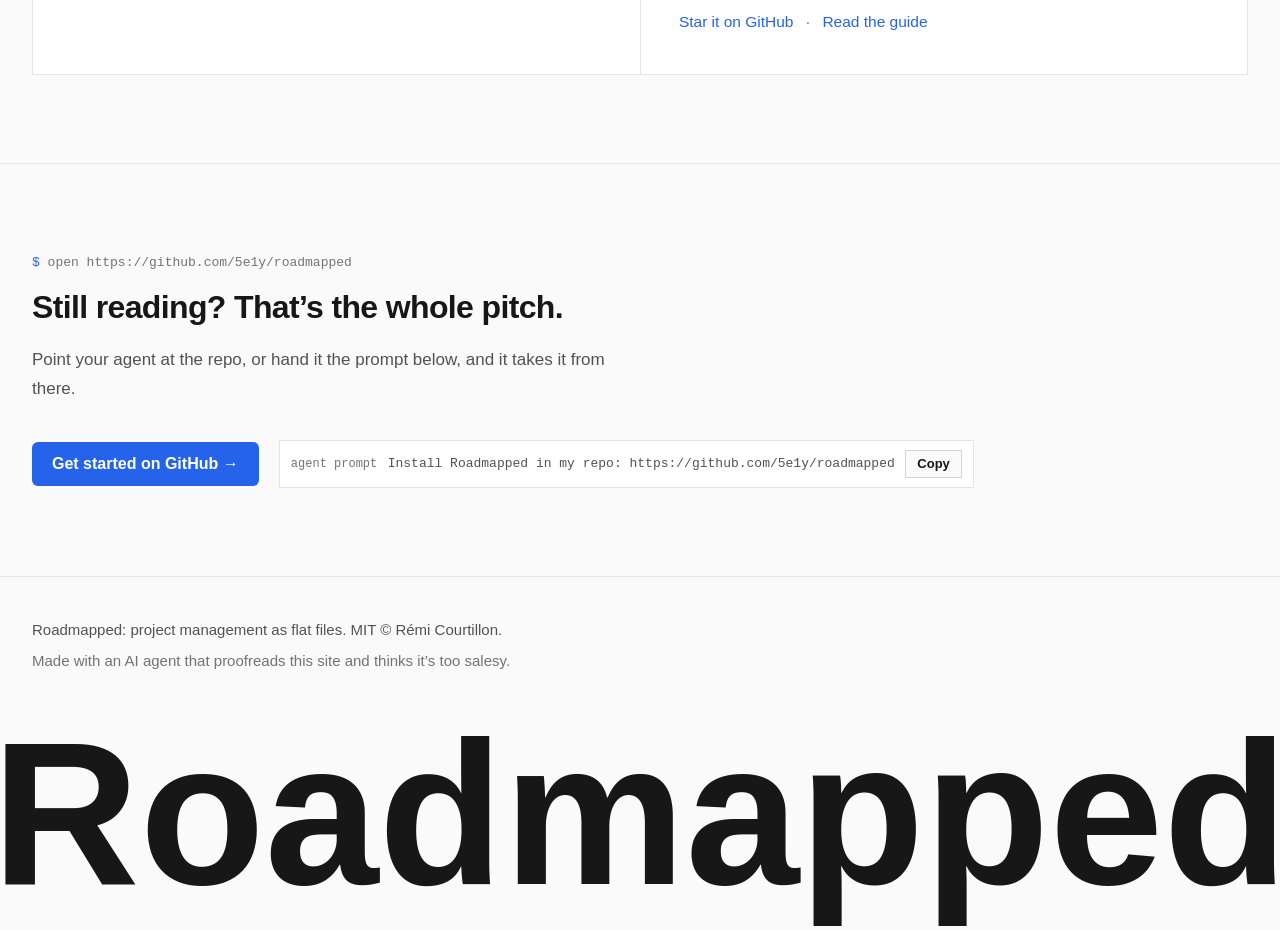
==== commit 415d8fdd: "site: MAJ 0.3.1 — démo régénérée + retards DA/copy contre l'app réelle Preview : - démo embarquée ré" ====
--- a/index.html
+++ b/index.html
@@ -255,7 +255,7 @@
               </button>
             </h3>
             <div class="feature-body">
-              <p>The dashboard updates itself the moment your agent writes: file-watch plus SSE, no refresh. The in-progress task pulses; a timestamped activity panel shows what changed and when.</p>
+              <p>The dashboard updates itself the moment your agent writes: file-watch plus SSE, no refresh. The in-progress task pulses; the Activity tab keeps a live feed of every change and when &mdash; its own view in the rail, with an unread dot for the times your agent kept shipping while you looked away.</p>
             </div>
           </article>
           <article class="feature-card reveal">
@@ -301,6 +301,36 @@
             </h3>
             <div class="feature-body">
               <p>The Docs view renders the markdown already in your <code>docs/</code> folder (specs, notes, the guide). No copy, no export. A scratch notepad lives beside it for the thoughts that aren&rsquo;t tasks yet. Same repo, same window as the backlog.</p>
+            </div>
+          </article>
+          <article class="feature-card feature-card--wide reveal">
+            <h3 class="feature-title">
+              <button class="feature-toggle" type="button">
+                <span class="feature-head">
+                  <span class="feature-file">09-the-overview.yaml</span>
+                  <!-- bento : la vue tableau de bord, pas une liste -->
+                  <svg class="feature-icon" viewBox="0 0 24 24" fill="none" stroke="currentColor" stroke-width="1.5" stroke-linecap="square" aria-hidden="true"><rect x="3.75" y="3.75" width="7" height="7"/><rect x="13.25" y="3.75" width="7" height="4.5"/><rect x="3.75" y="13.75" width="7" height="6.5"/><rect x="13.25" y="11.25" width="7" height="9"/></svg>
+                </span>
+                <span class="feature-name">The tab that opens on the whole picture</span>
+              </button>
+            </h3>
+            <div class="feature-body">
+              <p>The first view isn&rsquo;t a list, it&rsquo;s a dashboard: a radar of open tickets by type, a created-vs-closed chart per day, your hottest, oldest and newest tickets on a toggle, and a tag histogram. Same files, computed on read, nothing stored &mdash; the big-picture view the top of this page keeps promising.</p>
+            </div>
+          </article>
+          <article class="feature-card feature-card--wide reveal">
+            <h3 class="feature-title">
+              <button class="feature-toggle" type="button">
+                <span class="feature-head">
+                  <span class="feature-file">10-themes.yaml</span>
+                  <!-- disque mi-plein : clair/sombre, plus les palettes nommées -->
+                  <svg class="feature-icon" viewBox="0 0 24 24" fill="none" stroke="currentColor" stroke-width="1.5" stroke-linecap="square" aria-hidden="true"><circle cx="12" cy="12" r="8.25"/><path d="M12 3.75a8.25 8.25 0 0 1 0 16.5z" fill="currentColor" stroke="none"/></svg>
+                </span>
+                <span class="feature-name">Themes, not just a dark mode</span>
+              </button>
+            </h3>
+            <div class="feature-body">
+              <p>Light or dark is the easy part. The whole app also repaints as Roadmapped, GitHub, Cursor or Claude &mdash; colour and corner radius, switched from Settings. Two toggles that mind their own business: light/dark on one axis, the palette on the other. Flip it in the live demo above; we didn&rsquo;t mention it until now.</p>
             </div>
           </article>
         </div>
@@ -324,17 +354,15 @@
       <div class="container">
         <p class="eyebrow reveal"><span class="eyebrow-cmd"><span class="eyebrow-ps1">$</span>&nbsp;npx roadmapped kb neighborhood 17</span><span class="eyebrow-out">&nbsp;&nbsp;6 code &middot; 2 docs &middot; 1 ticket</span></p>
         <h2 class="section-title reveal" id="kb-title">A knowledge base you never fill in</h2>
-        <p class="prose reveal">In the Docs tab, a toggle flips <strong>Documents</strong> into
-          <strong>Knowledge base</strong>: a graph of your repo &mdash; files, functions, docs,
-          and the edges between them, with your tickets wired in on top. Nobody curates it.
-          Nobody forgets to update it. It&rsquo;s derived from what&rsquo;s already in the repo,
-          and it moves when the repo moves.</p>
+        <p class="prose reveal">The rail has a <strong>Graph</strong> tab of its own: a graph of
+          your repo &mdash; files, functions, docs, and the edges between them, with your tickets
+          wired in on top. Nobody curates it. Nobody forgets to update it. It&rsquo;s derived from
+          what&rsquo;s already in the repo, and it moves when the repo moves.</p>
 
         <figure class="kb-demo under-block reveal">
           <div class="ui-frame kb-frame" data-bird-perch>
             <div class="ui-frame-bar">
-              <span class="ui-frame-tabs"><span class="ui-frame-tab">Backlog</span><span class="ui-frame-tab">Roadmap</span><span class="ui-frame-tab is-on">Docs</span></span>
-              <span class="kb-switch" aria-hidden="true"><span>Documents</span><span class="is-on">Knowledge base</span></span>
+              <span class="ui-frame-tabs"><span class="ui-frame-tab">Backlog</span><span class="ui-frame-tab">Roadmap</span><span class="ui-frame-tab">Docs</span><span class="ui-frame-tab is-on">Graph</span></span>
             </div>
             <div class="kb-canvas">
               <svg id="kb-svg" viewBox="0 0 720 430" preserveAspectRatio="xMidYMid meet" role="img" aria-label="An excerpt of this repo's real knowledge graph: 42 nodes around the knowledge-base feature itself. Code files like kb.ts, KbGraph.tsx and kbLink.ts, their functions, and the spec document that describes them, connected by import, call and reference edges.">
@@ -343,7 +371,7 @@
             </div>
             <p class="kb-readout"><span id="kb-readout-text">42 nodes &middot; 94 edges &mdash; a real excerpt of this repo&rsquo;s graph</span></p>
           </div>
-          <figcaption class="kb-caption">Not an illustration: these are 42 of the 869 nodes in
+          <figcaption class="kb-caption">Not an illustration: these are 42 of the 2,800-plus nodes in
             this repo&rsquo;s own <code>graph.json</code> &mdash; the knowledge-base feature and
             its neighborhood. The grey constellation is the code that ships it; the blue one is
             the spec that demanded it. Hover a node to trace its edges. Yes, we used the graph
--- a/style.css
+++ b/style.css
@@ -1,7 +1,9 @@
 /* ==========================================================================
    Roadmapped — roadmapped.dev
    Same visual world as the app: monochrome + one blue, tri-layer
-   page/card/rule, zero-radius surfaces, system fonts. No dependencies.
+   page/card/rule, system fonts. No dependencies.
+   (Surfaces stay sharp here as a site choice; the app softened to 8px in
+   0.3.x — the shared language is the palette and the tri-layer, not the radius.)
 
    DA (#262–#268, passe v3 #277–#280) :
    - Première partie full-bleed (#277) : hero + démo s'étendent bord à bord ;
@@ -48,9 +50,6 @@
   --edge:   #d4d4d4;
   --panel-shadow: -10px 0 24px rgba(0, 0, 0, 0.06);
   --code-bg: #efefef;
-  --btn-bg:    #171717;
-  --btn-ink:   #ffffff;
-  --btn-hover: #404040;
 
   /* Toggle thème : quelle icône montrer (la destination, pas l'état). */
   --icon-sun:  none;
@@ -83,15 +82,12 @@
     --ink:    #ededed;
     --soft:   #b9b9b9;
     --muted:  #a3a3a3;
-    --accent: #60a5fa;
-    --tint:   #17233c;
+    --accent: #3b82f6;
+    --tint:   #1c2636;
     --hover:  #202020;
     --edge:   #3a3a3a;
     --panel-shadow: -10px 0 24px rgba(0, 0, 0, 0.45);
     --code-bg: #262626;
-    --btn-bg:    #ededed;
-    --btn-ink:   #0a0a0a;
-    --btn-hover: #d4d4d4;
 
     --icon-sun:  block;
     --icon-moon: none;
@@ -113,15 +109,12 @@
   --ink:    #ededed;
   --soft:   #b9b9b9;
   --muted:  #a3a3a3;
-  --accent: #60a5fa;
-  --tint:   #17233c;
+  --accent: #3b82f6;
+  --tint:   #1c2636;
   --hover:  #202020;
   --edge:   #3a3a3a;
   --panel-shadow: -10px 0 24px rgba(0, 0, 0, 0.45);
   --code-bg: #262626;
-  --btn-bg:    #ededed;
-  --btn-ink:   #0a0a0a;
-  --btn-hover: #d4d4d4;
 
   --icon-sun:  block;
   --icon-moon: none;
@@ -402,17 +395,20 @@
   padding: 0.875rem 1.25rem;
 }
 
+/* Le bouton plein suit l'app : Action = bleu (#395, « buttons go black → blue »),
+   hover = brightness-95 sur le même accent, pas un gris. Texte = couleur carte
+   (blanc sur bleu clair, encre-carte sur bleu sombre), comme bg-action text-foreground. */
 .btn-primary {
-  background: var(--btn-bg);
-  color: var(--btn-ink);
+  background: var(--accent);
+  color: var(--card);
 }
 .btn-primary:hover {
-  background: var(--btn-hover);
+  filter: brightness(0.95);
   text-decoration: none;
 }
 .btn-primary code {
-  background: color-mix(in srgb, var(--btn-ink) 14%, transparent);
-  color: var(--btn-ink);
+  background: color-mix(in srgb, var(--card) 22%, transparent);
+  color: var(--card);
   padding: 0.2em 0.45em;
   border-radius: 3px;
 }
@@ -508,8 +504,9 @@
   flex: 1;
   min-height: 0;
   border: 0;
-  /* The app is light-only for now; its own background, not the site's. */
-  background: #fafafa;
+  /* Placeholder pendant le lazy-load : suit clair/sombre comme l'app (dark mode
+     + palettes nommées depuis 0.3.0), plus de flash blanc dans une page sombre. */
+  background: var(--page);
 }
 
 /* --- Terminal --- */
@@ -583,6 +580,11 @@
   border: 1px solid var(--rule);
   margin-top: 2rem;
 }
+/* Overview + Themes (#435) closent la grille : en desktop (4 col) elles
+   s'étalent chacune sur 2 colonnes pour remplir la dernière rangée — sinon
+   10 cartes laissent 2 cellules --rule vides. En ≤2 col la grille tombe juste,
+   le span est neutralisé (media query 76rem plus bas). */
+.feature-card--wide { grid-column: span 2; }
 
 .feature-card {
   background: var(--card);
@@ -1385,6 +1387,7 @@
 /* Grille features : 4 → 2 → 1 colonnes. */
 @media (max-width: 76rem) {
   .feature-grid { grid-template-columns: 1fr 1fr; }
+  .feature-card--wide { grid-column: auto; }   /* 10 cartes tombent juste en 2 (et 1) col */
 }
 
 /* The two windows stack below ~1000px: terminal first, then the app.
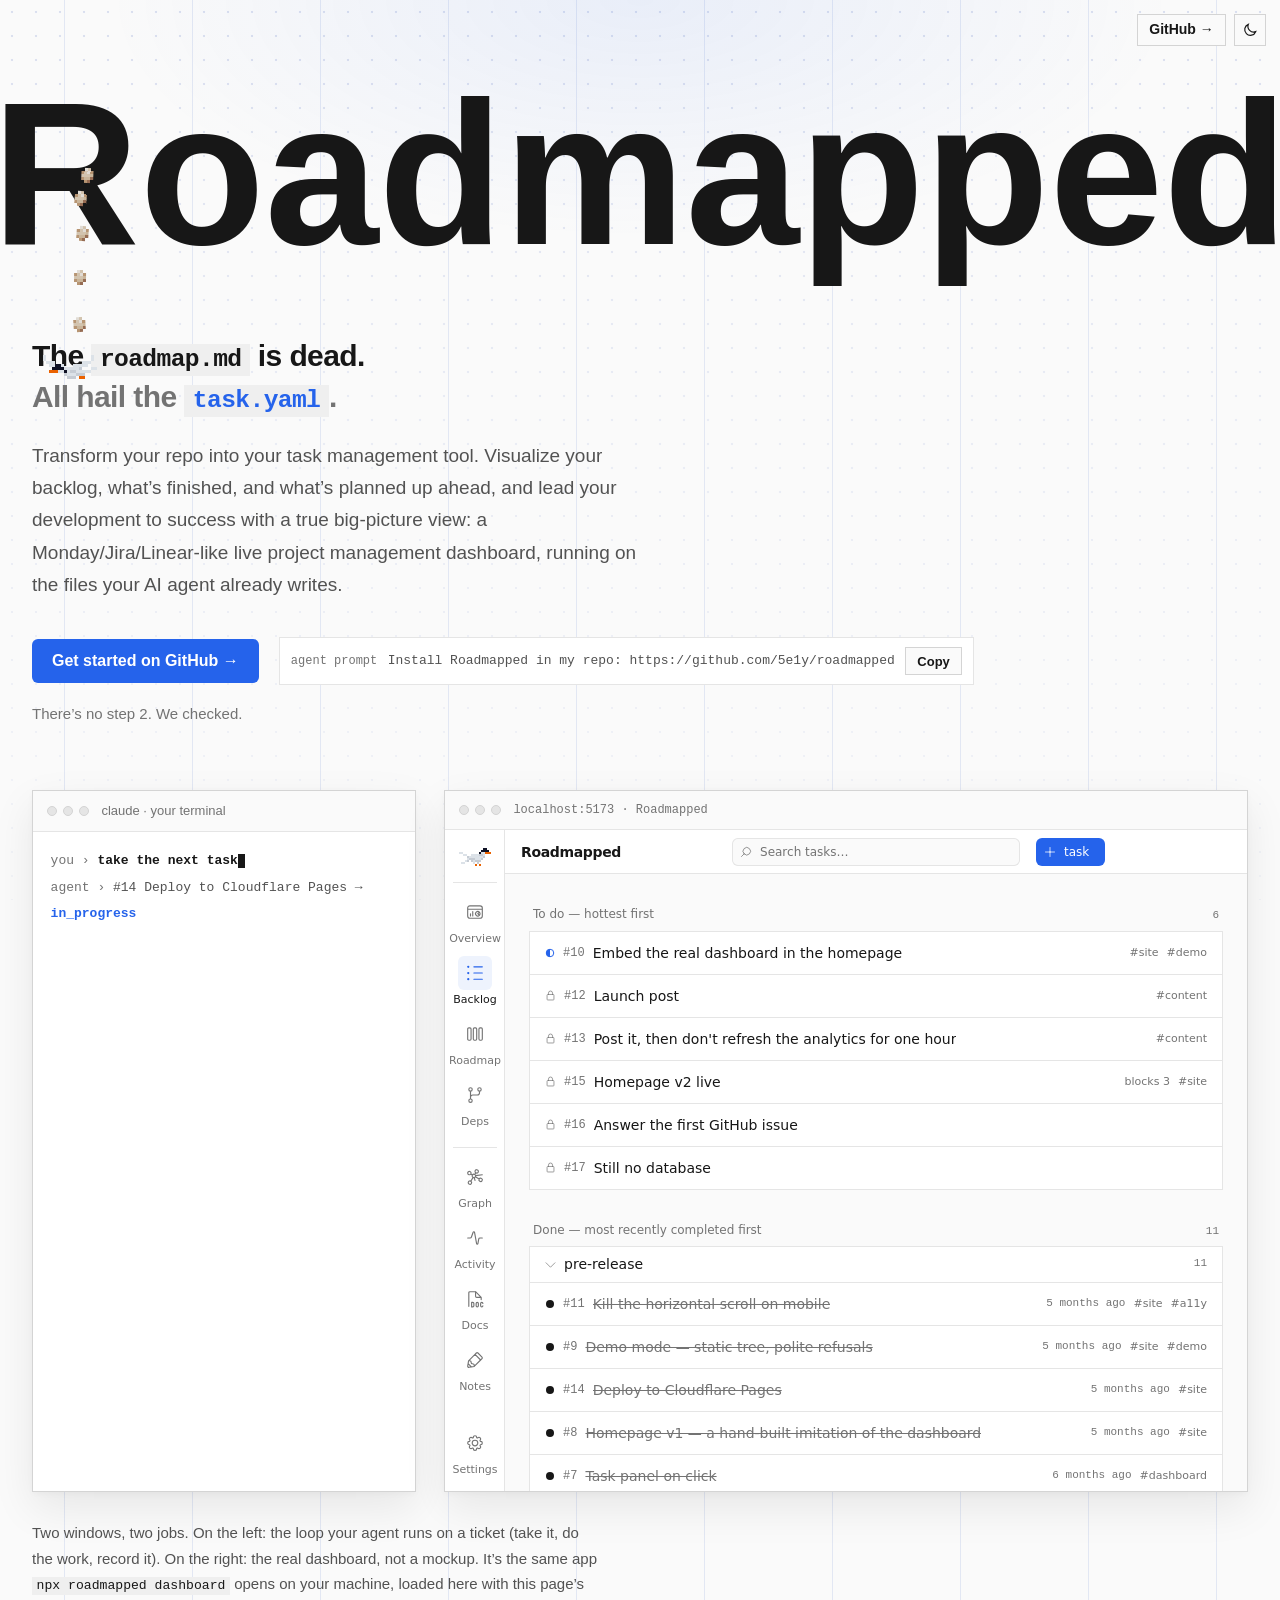
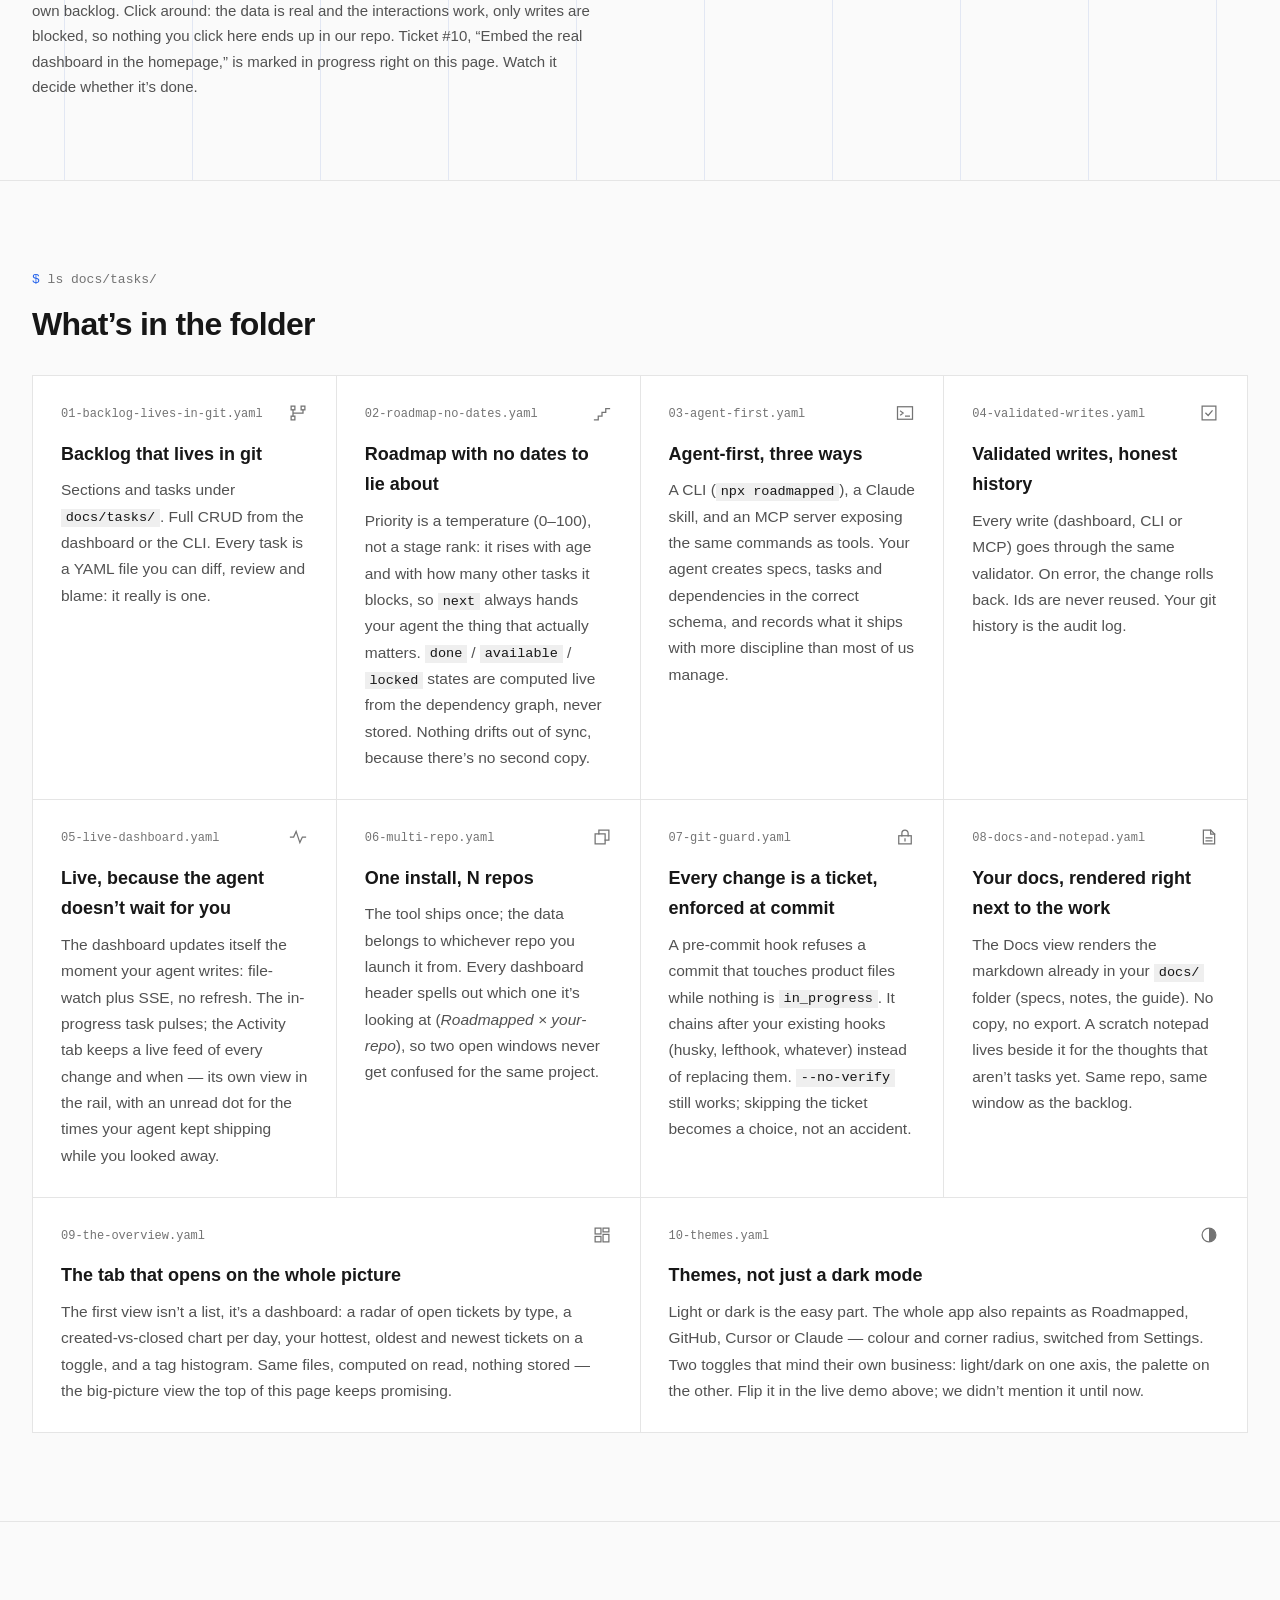
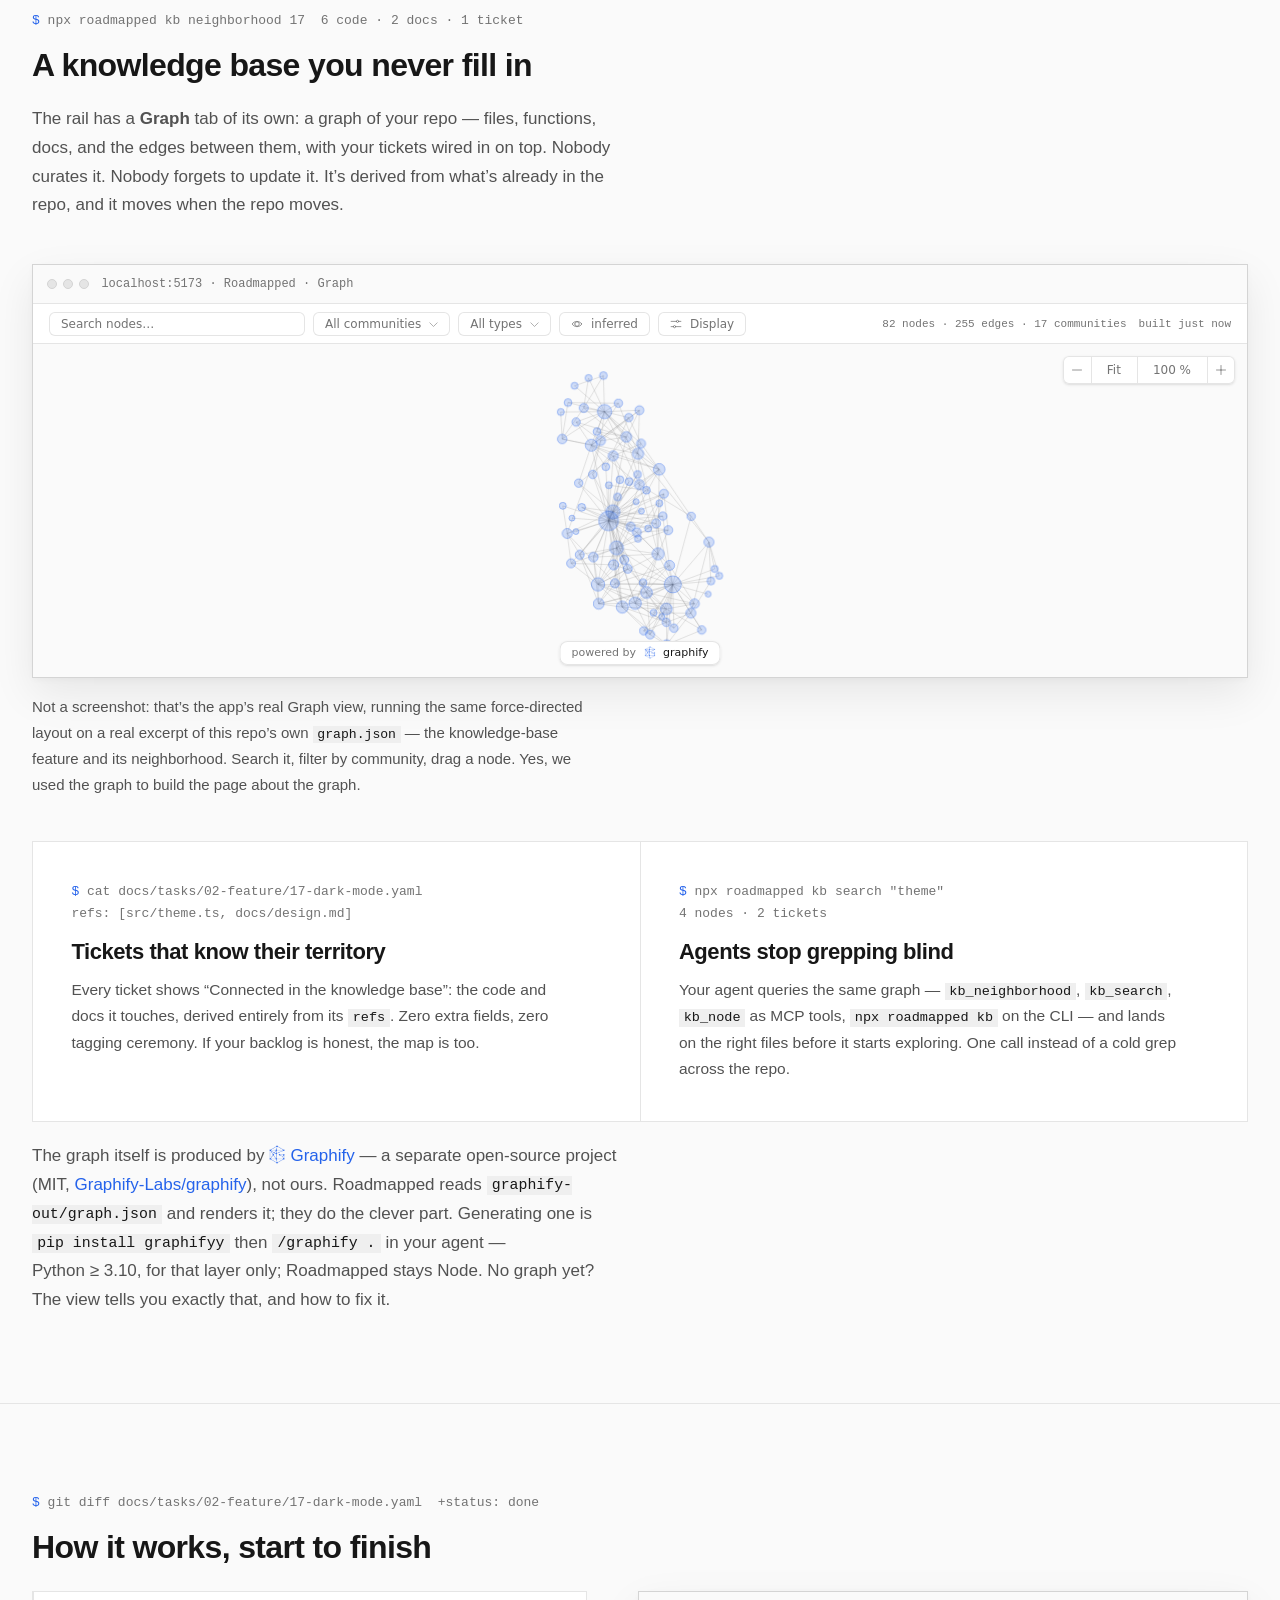
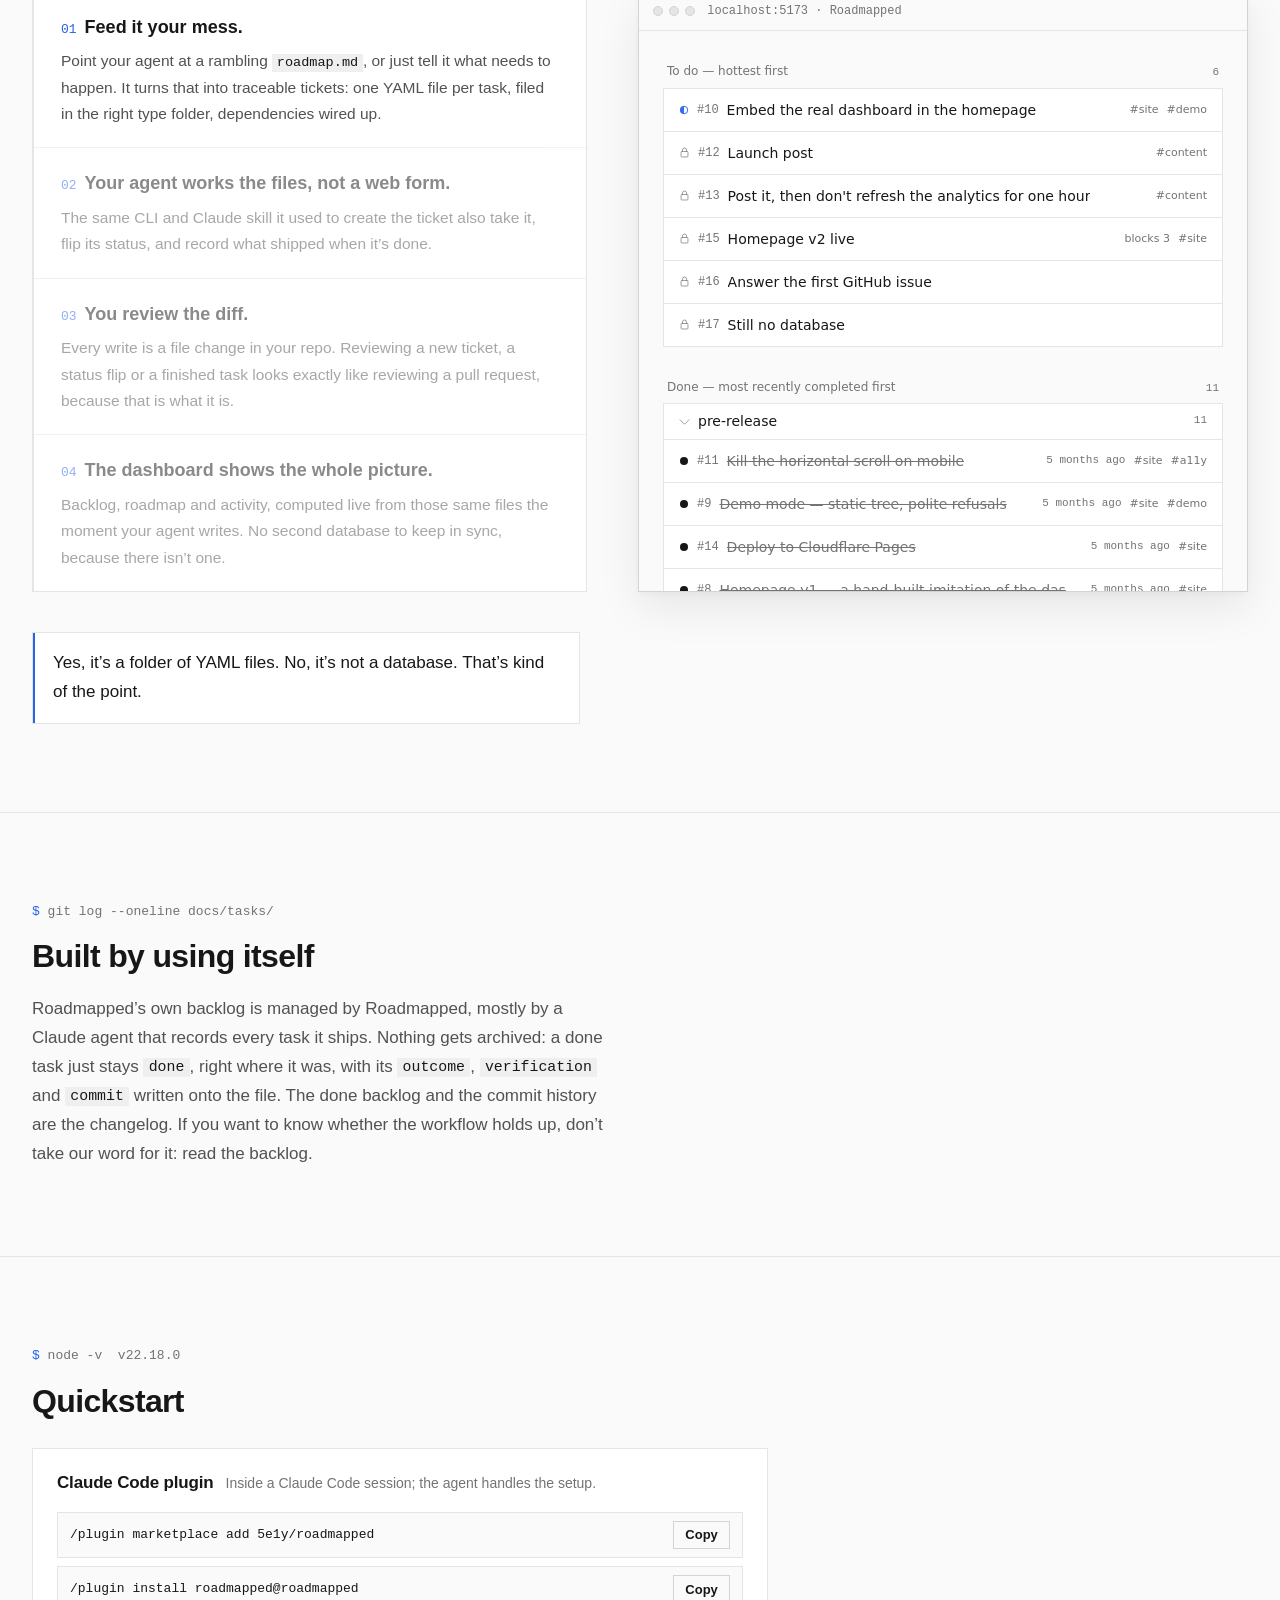
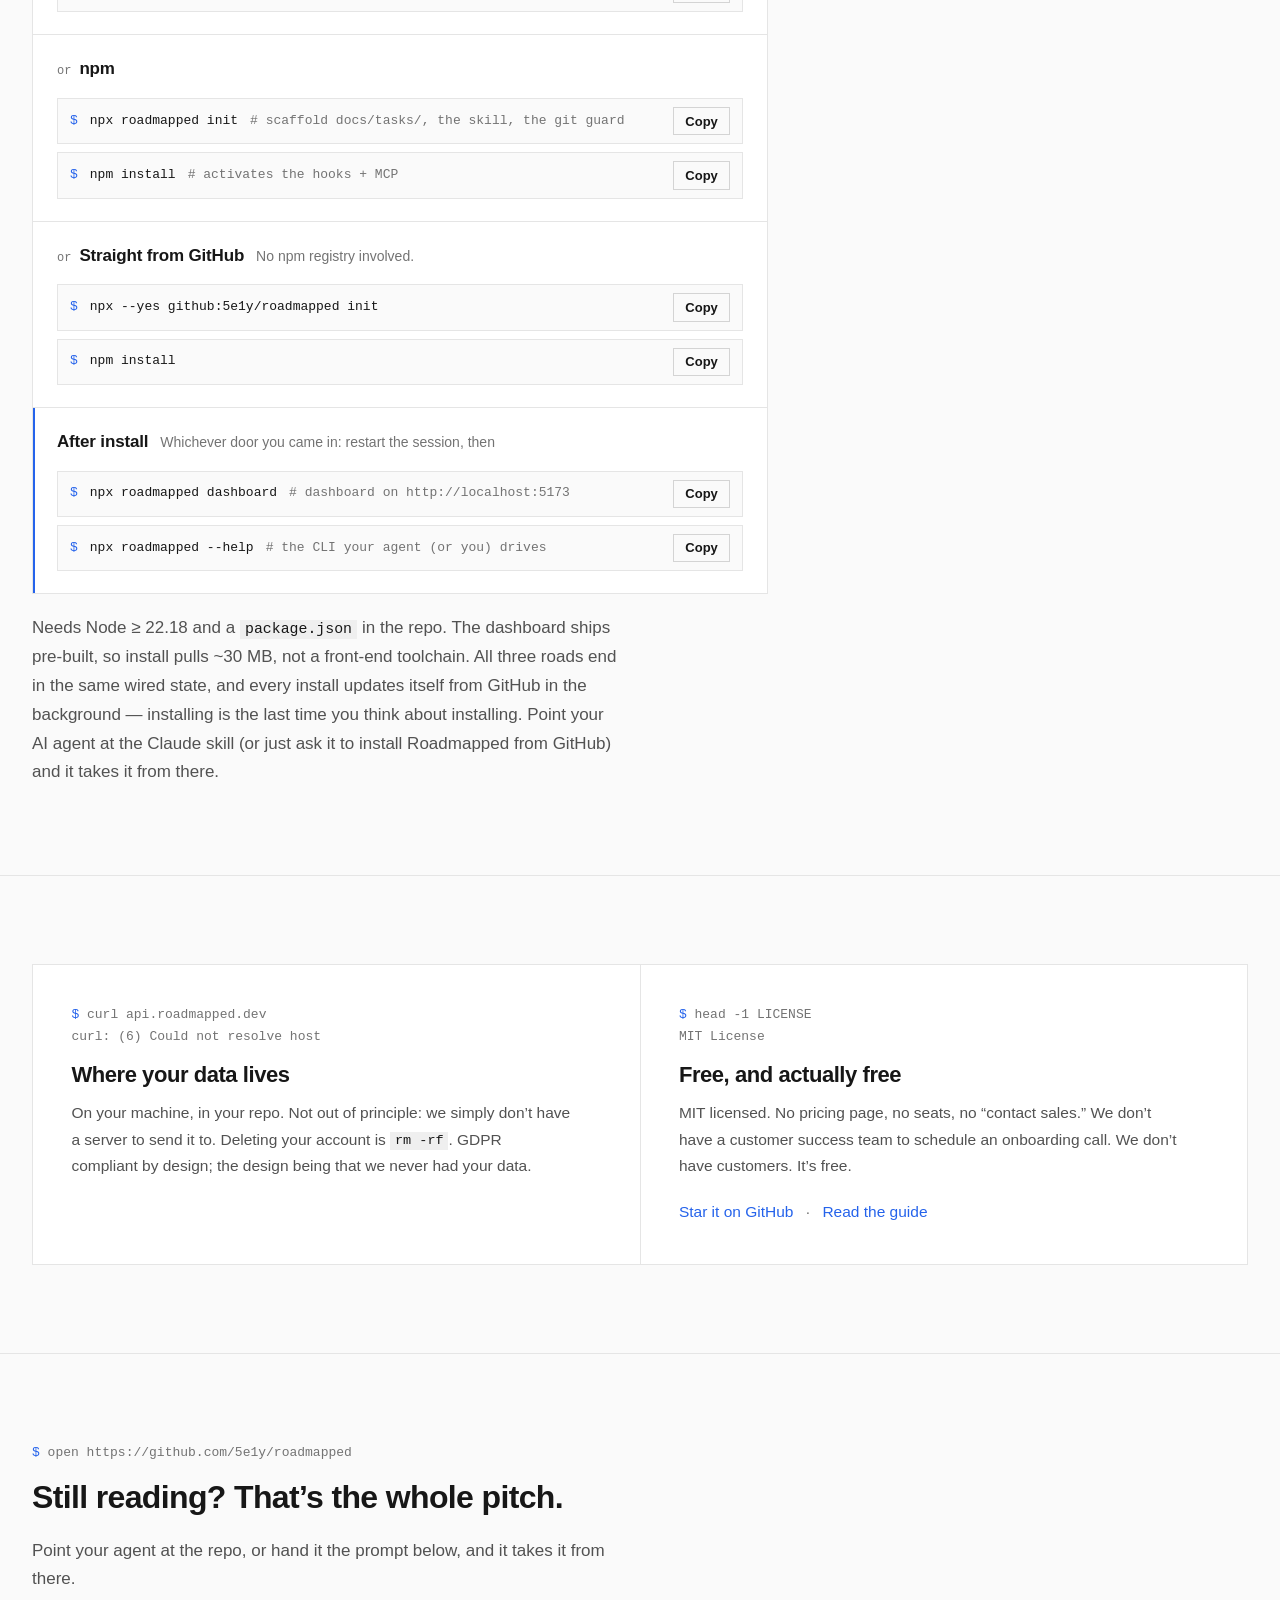
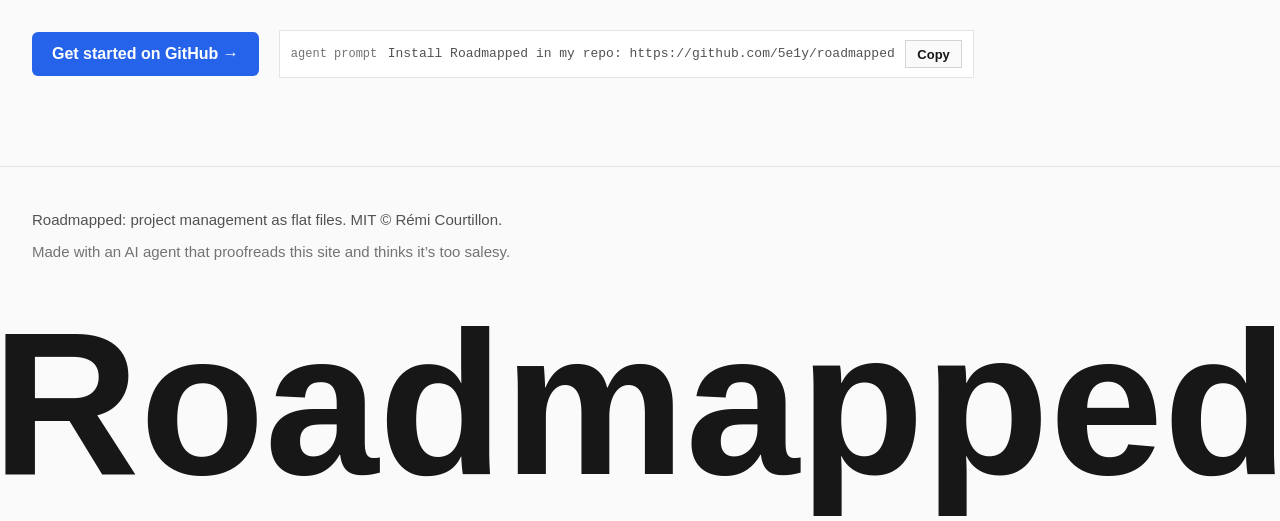
==== commit 68279304: "site: how-it-works + graphe = la VRAIE UI de l'app, plus de wireframes (#436) Les 4 visuels du « how" ====
--- a/index.html
+++ b/index.html
@@ -337,17 +337,13 @@
       </div>
     </section>
 
-    <!-- ============ Knowledge base (powered by Graphify) (#314) ============
-         La section dédiée : le graphe vivant du repo dans l'onglet Docs, avec
-         un extrait RÉEL de graphify-out/graph.json rendu en SVG — 42 nœuds /
-         94 arêtes, le voisinage de la feature Knowledge base elle-même (méta
-         assumé : le graphe qui montre le code qui dessine le graphe).
-         Positions force-directed PRÉ-CALCULÉES au build (aucune lib, aucun
-         fetch) ; le script kb-graph en bas de page ne fait que le rendu, une
-         dérive ambiante légère (coupée hors viewport / en reduced-motion) et
-         le survol qui met le voisinage en évidence. Vocabulaire existant
-         (eyebrow, prose, ui-frame, pair-grid, under-block, link-arrow) +
-         classes kb-*/kbg-* dans style.css, tout en variables : theme-aware.
+    <!-- ============ Knowledge base (powered by Graphify) (#314, #436) ============
+         La section dédiée. Le graphe n'est plus un SVG fait-main : c'est le VRAI
+         Graph view de l'app en iframe (démo/?piece=graph), servi par un extrait
+         RÉEL de graphify-out/graph.json (src/demo/graph.ts, ~82 nœuds, le
+         voisinage de la feature Knowledge base — méta assumé). Toolbar, recherche,
+         filtres, layout force-directed : tout vient de l'app, rien à maintenir ici.
+         Theme-aware via le même ?theme= que les autres iframes démo.
          Crédit Graphify explicite : projet open source distinct (MIT),
          Roadmapped ne fait que lire sa sortie. -->
     <section class="section" id="knowledge-base" aria-labelledby="kb-title">
@@ -360,22 +356,18 @@
           what&rsquo;s already in the repo, and it moves when the repo moves.</p>
 
         <figure class="kb-demo under-block reveal">
-          <div class="ui-frame kb-frame" data-bird-perch>
-            <div class="ui-frame-bar">
-              <span class="ui-frame-tabs"><span class="ui-frame-tab">Backlog</span><span class="ui-frame-tab">Roadmap</span><span class="ui-frame-tab">Docs</span><span class="ui-frame-tab is-on">Graph</span></span>
-            </div>
-            <div class="kb-canvas">
-              <svg id="kb-svg" viewBox="0 0 720 430" preserveAspectRatio="xMidYMid meet" role="img" aria-label="An excerpt of this repo's real knowledge graph: 42 nodes around the knowledge-base feature itself. Code files like kb.ts, KbGraph.tsx and kbLink.ts, their functions, and the spec document that describes them, connected by import, call and reference edges.">
-                <text class="kbg-nojs" x="360" y="219" text-anchor="middle">42 nodes are waiting for JavaScript.</text>
-              </svg>
-            </div>
-            <p class="kb-readout"><span id="kb-readout-text">42 nodes &middot; 94 edges &mdash; a real excerpt of this repo&rsquo;s graph</span></p>
+          <div class="window window-app kb-frame" data-bird-perch>
+            <div class="window-bar">
+              <span class="window-dots" aria-hidden="true"><i></i><i></i><i></i></span>
+              <span class="window-name window-name-mono">localhost:5173 &middot; Roadmapped &middot; Graph</span>
+            </div>
+            <iframe class="graph-app-frame demo-frame" src="demo/?piece=graph" title="The real Roadmapped Graph view: an interactive knowledge graph of this repo" loading="lazy"></iframe>
           </div>
-          <figcaption class="kb-caption">Not an illustration: these are 42 of the 2,800-plus nodes in
-            this repo&rsquo;s own <code>graph.json</code> &mdash; the knowledge-base feature and
-            its neighborhood. The grey constellation is the code that ships it; the blue one is
-            the spec that demanded it. Hover a node to trace its edges. Yes, we used the graph
-            to build the page about the graph.</figcaption>
+          <figcaption class="kb-caption">Not a screenshot: that&rsquo;s the app&rsquo;s real Graph
+            view, running the same force-directed layout on a real excerpt of this repo&rsquo;s own
+            <code>graph.json</code> &mdash; the knowledge-base feature and its neighborhood. Search
+            it, filter by community, drag a node. Yes, we used the graph to build the page about
+            the graph.</figcaption>
         </figure>
 
         <div class="pair-grid under-block">
@@ -459,175 +451,16 @@
         <!-- Pièces isolées de l'UI de l'app — mêmes morceaux que l'iframe de
              la démo, mais découpés. Fond --page : les composants (--card)
              s'en détachent comme dans l'app. -->
-        <div class="how-visuals reveal" aria-hidden="true">
-          <!-- 01 · Backlog : rangées TaskRow sous leur tête de type (glyphe
-               d'état, #id mono, titre, tags légers, thermomètre, chip size). -->
-          <div class="how-visual is-active">
-            <div class="ui-frame">
-              <div class="ui-frame-bar">
-                <span class="ui-frame-tabs"><span class="ui-frame-tab is-on">Backlog</span><span class="ui-frame-tab">Roadmap</span><span class="ui-frame-tab">Docs</span></span>
-                <span class="ui-frame-live">Activity</span>
-              </div>
-              <div class="ui-frame-body">
-                <div class="ui-frame-rail"><span></span><span></span><span></span></div>
-                <div class="ui-frame-piece">
-            <div class="ui-pane">
-              <div class="ui-pane-head"><span class="ui-pane-title">02-feature</span><span class="ui-count">2/6</span></div>
-              <div class="ui-row">
-                <svg class="ui-glyph ui-glyph--live" width="10" height="10" viewBox="0 0 10 10"><circle cx="5" cy="5" r="3.75" fill="none" stroke="currentColor" stroke-width="1"/><path d="M5 1.25 A3.75 3.75 0 0 0 5 8.75 Z" fill="currentColor"/></svg>
-                <span class="ui-id">#17</span>
-                <span class="ui-row-title">Dark mode</span>
-                <span class="ui-row-meta"><span class="ui-tag">#ui</span><span class="ui-temp"><svg width="8" height="12" viewBox="0 0 10 14"><rect x="3.9" y="1.2" width="2.2" height="9" rx="1.1" fill="var(--rule)"/><rect x="3.9" y="4.5" width="2.2" height="6.5" rx="1.1" fill="var(--soft)"/><circle cx="5" cy="11" r="2.5" fill="var(--soft)"/></svg>41,3&deg;</span><span class="ui-chip ui-chip--mono ui-chip--strong">M</span></span>
-              </div>
-              <div class="ui-row">
-                <svg class="ui-glyph" width="10" height="10" viewBox="0 0 10 10"><circle cx="5" cy="5" r="3.75" fill="none" stroke="var(--muted)" stroke-width="1"/></svg>
-                <span class="ui-id">#21</span>
-                <span class="ui-row-title">Split billing into plans</span>
-                <span class="ui-row-meta"><span class="ui-tag">#api</span><span class="ui-temp"><svg width="8" height="12" viewBox="0 0 10 14"><rect x="3.9" y="1.2" width="2.2" height="9" rx="1.1" fill="var(--rule)"/><rect x="3.9" y="5.6" width="2.2" height="5.4" rx="1.1" fill="var(--soft)"/><circle cx="5" cy="11" r="2.5" fill="var(--soft)"/></svg>34,6&deg;</span><span class="ui-chip ui-chip--mono ui-chip--strong">L</span></span>
-              </div>
-              <div class="ui-row">
-                <svg class="ui-glyph" width="10" height="10" viewBox="0 0 10 10"><circle cx="5" cy="5" r="3.75" fill="none" stroke="var(--muted)" stroke-width="1"/></svg>
-                <span class="ui-id">#22</span>
-                <span class="ui-row-title">Onboarding email copy</span>
-                <span class="ui-row-meta"><span class="ui-tag">#copy</span><span class="ui-temp"><svg width="8" height="12" viewBox="0 0 10 14"><rect x="3.9" y="1.2" width="2.2" height="9" rx="1.1" fill="var(--rule)"/><rect x="3.9" y="6.4" width="2.2" height="4.6" rx="1.1" fill="var(--soft)"/><circle cx="5" cy="11" r="2.5" fill="var(--soft)"/></svg>28,9&deg;</span><span class="ui-chip ui-chip--mono ui-chip--strong">S</span></span>
-              </div>
-              <div class="ui-row is-done">
-                <svg class="ui-glyph" width="10" height="10" viewBox="0 0 10 10"><circle cx="5" cy="5" r="4" fill="var(--ink)"/></svg>
-                <span class="ui-id">#12</span>
-                <span class="ui-row-title">Set up CI</span>
-                <span class="ui-row-meta"><span class="ui-time">2d ago</span></span>
-              </div>
-            </div>
-                </div>
-              </div>
-            </div>
-          </div>
-          <!-- 02 · Activity (LiveActivityMenu) : le popup du header — verbe,
-               #id, titre, heure ; l'entrée fraîche s'allume (fond --tint). -->
-          <div class="how-visual">
-            <div class="ui-frame">
-              <div class="ui-frame-bar">
-                <span class="ui-frame-tabs"><span class="ui-frame-tab is-on">Backlog</span><span class="ui-frame-tab">Roadmap</span><span class="ui-frame-tab">Docs</span></span>
-                <span class="ui-frame-live is-on">Activity</span>
-              </div>
-              <div class="ui-frame-body">
-                <div class="ui-frame-rail"><span></span><span></span><span></span></div>
-                <div class="ui-frame-piece">
-            <div class="ui-pop">
-              <div class="ui-pop-head"><span class="ui-pop-title">Activity</span><span class="ui-dim">this session</span></div>
-              <ul class="ui-log">
-                <li class="is-fresh">
-                  <svg class="ui-icon" width="10" height="10" viewBox="0 0 10 10"><path d="M1.5 5.5 L4 8 L8.5 2.5" fill="none" stroke="currentColor" stroke-width="1.4"/></svg>
-                  <span class="ui-verb">finished</span><span class="ui-id">#17</span>
-                  <span class="ui-log-title">Dark mode</span><span class="ui-time">14:26</span>
-                </li>
-                <li>
-                  <svg class="ui-icon" width="10" height="10" viewBox="0 0 10 10"><path d="M6.2 1.6 L8.4 3.8 L3.6 8.6 L1.2 8.8 L1.4 6.4 Z" fill="none" stroke="currentColor" stroke-width="1"/></svg>
-                  <span class="ui-verb">edited</span><span class="ui-id">#17</span>
-                  <span class="ui-log-title">Dark mode</span><span class="ui-time">14:11</span>
-                </li>
-                <li>
-                  <svg class="ui-icon" width="10" height="10" viewBox="0 0 10 10"><path d="M2.5 1.5 L8 5 L2.5 8.5 Z" fill="currentColor"/></svg>
-                  <span class="ui-verb">started</span><span class="ui-id">#17</span>
-                  <span class="ui-log-title">Dark mode</span><span class="ui-time">14:03</span>
-                </li>
-                <li>
-                  <svg class="ui-icon" width="10" height="10" viewBox="0 0 10 10"><path d="M5 1 V9 M1 5 H9" fill="none" stroke="currentColor" stroke-width="1.4"/></svg>
-                  <span class="ui-verb">created</span><span class="ui-id">#21</span>
-                  <span class="ui-log-title">Split billing into plans</span><span class="ui-time">14:02</span>
-                </li>
-              </ul>
-              <p class="ui-pop-foot">Session only &mdash; full history is your git log on docs/tasks/.</p>
-            </div>
-                </div>
-              </div>
-            </div>
-          </div>
-          <!-- 03 · Le panneau de la tâche passée done (TaskPanel) : en-tête
-               glyphe plein + statut, titre barré, bloc Log avec outcome /
-               verification / commit, chemin YAML en pied. -->
-          <div class="how-visual">
-            <div class="ui-frame">
-              <div class="ui-frame-bar">
-                <span class="ui-frame-tabs"><span class="ui-frame-tab is-on">Backlog</span><span class="ui-frame-tab">Roadmap</span><span class="ui-frame-tab">Docs</span></span>
-                <span class="ui-frame-live">Activity</span>
-              </div>
-              <div class="ui-frame-body">
-                <div class="ui-frame-rail"><span></span><span></span><span></span></div>
-                <div class="ui-frame-piece">
-            <div class="ui-panel">
-              <div class="ui-panel-head">
-                <svg class="ui-glyph" width="10" height="10" viewBox="0 0 10 10"><circle cx="5" cy="5" r="4" fill="var(--ink)"/></svg>
-                <span class="ui-id">#17</span>
-                <span class="ui-status">done</span>
-              </div>
-              <div class="ui-panel-title">Dark mode</div>
-              <div class="ui-logbox">
-                <div class="ui-logbox-cap">Log</div>
-                <div class="ui-dates">created 3d ago &middot; completed 26m ago</div>
-                <div class="ui-field"><span class="ui-field-label">outcome</span><span class="ui-field-val">Theme toggle + persisted choice, dark tokens on every view.</span></div>
-                <div class="ui-field"><span class="ui-field-label">verification</span><span class="ui-field-val">npm run build &middot; toggled both themes on the live dashboard.</span></div>
-                <div class="ui-field"><span class="ui-field-label">commit</span><span class="ui-field-val ui-field-val--mono">4f2a91c</span></div>
-              </div>
-              <div class="ui-panel-foot">docs/tasks/02-feature/17-dark-mode.yaml</div>
-            </div>
-                </div>
-              </div>
-            </div>
-          </div>
-          <!-- 04 · La roadmap en colonnes (RoadmapColumns) : une colonne par
-               type — tête + compteur, barre fine, cartes, repli « + N done ». -->
-          <div class="how-visual">
-            <div class="ui-frame">
-              <div class="ui-frame-bar">
-                <span class="ui-frame-tabs"><span class="ui-frame-tab">Backlog</span><span class="ui-frame-tab is-on">Roadmap</span><span class="ui-frame-tab">Docs</span></span>
-                <span class="ui-frame-live">Activity</span>
-              </div>
-              <div class="ui-frame-body">
-                <div class="ui-frame-rail"><span></span><span></span><span></span></div>
-                <div class="ui-frame-piece">
-            <div class="ui-board">
-              <div class="ui-col">
-                <div class="ui-col-head"><span class="ui-col-title">01-bug</span><span class="ui-count">2/3</span></div>
-                <div class="ui-bar"><i style="width:66%"></i></div>
-                <div class="ui-cards">
-                  <div class="ui-card">
-                    <svg class="ui-glyph" width="10" height="10" viewBox="0 0 10 10"><circle cx="5" cy="5" r="3.75" fill="none" stroke="var(--muted)" stroke-width="1"/></svg>
-                    <span class="ui-card-body"><span class="ui-id">#23</span> <span class="ui-card-title">Flaky sync on save</span><span class="ui-avail">Available</span></span>
-                  </div>
-                  <div class="ui-card ui-card--more">+ 2 done</div>
-                </div>
-              </div>
-              <div class="ui-col">
-                <div class="ui-col-head"><span class="ui-col-title">02-feature</span><span class="ui-count">2/6</span></div>
-                <div class="ui-bar"><i style="width:33%"></i></div>
-                <div class="ui-cards">
-                  <div class="ui-card">
-                    <svg class="ui-glyph ui-glyph--live" width="10" height="10" viewBox="0 0 10 10"><circle cx="5" cy="5" r="3.75" fill="none" stroke="currentColor" stroke-width="1"/><path d="M5 1.25 A3.75 3.75 0 0 0 5 8.75 Z" fill="currentColor"/></svg>
-                    <span class="ui-card-body"><span class="ui-id">#17</span> <span class="ui-card-title">Dark mode</span></span>
-                  </div>
-                  <div class="ui-card">
-                    <svg class="ui-glyph" width="10" height="10" viewBox="0 0 10 10"><circle cx="5" cy="5" r="3.75" fill="none" stroke="var(--muted)" stroke-width="1"/></svg>
-                    <span class="ui-card-body"><span class="ui-id">#21</span> <span class="ui-card-title">Split billing into plans</span></span>
-                  </div>
-                  <div class="ui-card ui-card--more">+ 2 done</div>
-                </div>
-              </div>
-              <div class="ui-col">
-                <div class="ui-col-head"><span class="ui-col-title">04-ux</span><span class="ui-count">1/2</span></div>
-                <div class="ui-bar"><i style="width:50%"></i></div>
-                <div class="ui-cards">
-                  <div class="ui-card">
-                    <svg class="ui-glyph" width="10" height="10" viewBox="0 0 10 10"><circle cx="5" cy="5" r="3.75" fill="none" stroke="var(--muted)" stroke-width="1"/></svg>
-                    <span class="ui-card-body"><span class="ui-id">#19</span> <span class="ui-card-title">Empty states</span></span>
-                  </div>
-                  <div class="ui-card ui-card--more">+ 1 done</div>
-                </div>
-              </div>
-            </div>
-                </div>
-              </div>
-            </div>
+        <div class="how-visuals reveal">
+          <!-- Plus de wireframes (#436) : l'iframe embarque la VRAIE app, une vue
+               isolee par etape (sans rail ni header), commutee par postMessage au
+               fil de l'auto-advance. Meme bundle que la demo du hero. -->
+          <div class="window window-app how-frame" data-bird-perch>
+            <div class="window-bar">
+              <span class="window-dots" aria-hidden="true"><i></i><i></i><i></i></span>
+              <span class="window-name window-name-mono">localhost:5173 &middot; Roadmapped</span>
+            </div>
+            <iframe class="how-app-frame demo-frame" data-piece-frame src="demo/?piece=backlog" title="The real Roadmapped dashboard, one view per step" loading="lazy"></iframe>
           </div>
         </div>
       </div>
@@ -928,20 +761,24 @@
         return root.getAttribute('data-theme') || (mq.matches ? 'dark' : 'light');
       }
 
-      // #282 — la démo (iframe même origine) suit le thème du site : chargée
-      // d'emblée avec ?theme= (pas de flash), puis mise à jour en live au toggle.
-      var demo = document.querySelector('.app-frame');
-      function syncDemo() {
-        if (!demo) return;
-        try {
-          var d = demo.contentDocument;
-          if (d && d.documentElement) d.documentElement.setAttribute('data-theme', current());
-        } catch (e) { /* pas encore chargée : le ?theme initial fait le job */ }
-      }
-      if (demo) {
-        demo.src = 'demo/?theme=' + current();
-        demo.addEventListener('load', syncDemo);
-      }
+      // #282/#436 — les iframes démo (même origine) suivent le thème du site :
+      // chargées d'emblée avec ?theme= (pas de flash) puis mises à jour en live au
+      // toggle. TOUTES les .demo-frame : hero (démo complète), how-it-works (pièce
+      // commutée) et graphe. On préserve le ?piece= déjà présent dans le src.
+      var demoFrames = document.querySelectorAll('iframe.demo-frame');
+      function syncDemos() {
+        demoFrames.forEach(function (f) {
+          try {
+            var d = f.contentDocument;
+            if (d && d.documentElement) d.documentElement.setAttribute('data-theme', current());
+          } catch (e) { /* pas encore chargée : le ?theme initial fait le job */ }
+        });
+      }
+      demoFrames.forEach(function (f) {
+        var base = f.getAttribute('src');
+        f.src = base + (base.indexOf('?') >= 0 ? '&' : '?') + 'theme=' + current();
+        f.addEventListener('load', syncDemos);
+      });
       function label() {
         if (btn) {
           btn.setAttribute('aria-label',
@@ -963,7 +800,7 @@
           try { localStorage.setItem('theme', next); } catch (e) {}
           paintMeta();
           label();
-          syncDemo();
+          syncDemos();
         });
       }
       if (mq.addEventListener) mq.addEventListener('change', label);
@@ -1020,7 +857,16 @@
       var list = stage.querySelector('.how-steps');
       var fill = stage.querySelector('.how-fill');
       var steps = Array.prototype.slice.call(stage.querySelectorAll('.how-step'));
-      var visuals = Array.prototype.slice.call(stage.querySelectorAll('.how-visual'));
+      // #436 : plus de wireframes — une seule iframe (la vraie app) commutée par
+      // postMessage, une VUE réelle isolée par étape. Même origine (roadmapped.dev).
+      var frame = stage.querySelector('[data-piece-frame]');
+      var PIECES = ['backlog', 'activity', 'taskpanel', 'overview'];
+      function postPiece(i) {
+        if (frame && frame.contentWindow) frame.contentWindow.postMessage({ roadmappedPiece: PIECES[i] }, '*');
+      }
+      // Au chargement de l'iframe, resynchroniser sur l'étape courante (l'auto-advance
+      // a pu tourner avant que le bundle démo ne soit prêt).
+      if (frame) frame.addEventListener('load', function () { postPiece(current); });
       var n = steps.length;
       if (!n || !list || !fill) return;
       document.documentElement.classList.add('js-howplay');
@@ -1042,7 +888,7 @@
       function setStep(i) {
         current = i; elapsed = 0;
         steps.forEach(function (el, k) { el.classList.toggle('is-active', k === i); });
-        visuals.forEach(function (el, k) { el.classList.toggle('is-active', k === i); });
+        postPiece(i);
         steps.forEach(function (el, k) {
           var b = el.querySelector('.how-step-btn');
           if (!b) return;
@@ -1162,160 +1008,6 @@
     })();
   </script>
 
-  <!-- Knowledge base (#314) : rend l'extrait RÉEL de graphify-out/graph.json
-       (42 nœuds / 94 arêtes — le voisinage de la feature Knowledge base) dans
-       le <svg> #kb-svg. Les positions sont force-directed PRÉ-CALCULÉES au
-       build et inlinées ci-dessous : aucun fetch, aucune lib, zéro layout au
-       chargement. Le script ne fait que trois choses :
-       1. construire les <line>/<g><circle><text> (couleurs par classes CSS,
-          donc par variables : theme-aware gratuit) ;
-       2. une dérive ambiante de ±2px par nœud (rAF) pour l'effet « vivant » —
-          uniquement section visible (IntersectionObserver), onglet actif, et
-          hors prefers-reduced-motion (écouté en live) ;
-       3. le survol : le nœud + son voisinage s'allument, le reste s'estompe
-          (classes is-hot/is-focus, styles dans style.css), et la barre
-          .kb-readout affiche label — fichier · nb d'arêtes.
-       Format des nœuds : [label, fichier, doc?, fichier-niveau?, degré, x, y,
-       mode-étiquette (0 dessus / 1 dessous / 2 droite / 3 gauche)].
-       Arêtes : [source, cible, classe (0 contains / 1 import-call / 2 doc)]. -->
-  <script>
-    (function () {
-      var svg = document.getElementById('kb-svg');
-      if (!svg) return;
-      var DATA = {"n":[["kb.ts","src/server/kb.ts",0,1,12,208.9,311.0,0],["KbGraph.tsx","src/components/KbGraph.tsx",0,1,13,159.6,213.9,0],["kbLink.ts","src/lib/kbLink.ts",0,1,11,293.3,282.0,0],["kbLayout.ts","src/lib/kbLayout.ts",0,1,2,56.0,207.0,0],["KbContext.tsx","src/state/KbContext.tsx",0,1,8,321.1,296.8,0],["KbView.tsx","src/components/KbView.tsx",0,1,7,277.4,219.0,0],["KbNodePanel.tsx","src/components/KbNodePanel.tsx",0,1,8,347.4,352.4,3],["kbFilter.ts","src/lib/kbFilter.ts",0,1,8,201.9,227.1,1],["kbSource.ts","src/components/kbSource.ts",0,1,5,279.1,368.6,3],["refExtract.ts","src/lib/refExtract.ts",0,1,2,332.1,155.6,0],["Intégration profonde de Graphify (Knowledge base)","docs/specs/graphify-kb.md",1,1,4,622.3,88.2,0],["KbGraph : rendu SVG maison (pas dagre, pas iframe)","docs/specs/graphify-kb.md",1,0,1,627.6,138.7,0],["Liage tickets⇄graphe dérivé de refs (kbLink)","docs/specs/graphify-kb.md",1,0,1,622.8,48.2,0],["Décision : committer graph.json","docs/specs/graphify-kb.md",1,0,1,664.0,103.2,0],["Python détecté + graphifyy en env isolé","docs/specs/graphify-kb.md",1,0,2,564.9,61.1,0],["Étape ensureGraphify dans roadmapped init","docs/specs/graphify-kb.md",1,0,1,525.8,36.0,0],["App.tsx","src/App.tsx",0,1,6,399.4,320.7,0],["api.ts","src/server/api.ts",0,1,2,101.9,365.6,0],["TaskPanel.tsx","src/components/TaskPanel.tsx",0,1,11,316.1,334.1,0],["DocsView.tsx","src/components/DocsView.tsx",0,1,3,400.7,220.2,0],["useZoomPan.ts","src/components/useZoomPan.ts",0,1,2,83.0,129.4,0],["tasks.ts","src/lib/tasks.ts",0,1,2,383.0,280.3,0],["KbGraph()","src/components/KbGraph.tsx",0,0,6,151.9,175.4,0],["KbView()","src/components/KbView.tsx",0,0,3,365.0,217.6,0],["KbNodePanel()","src/components/KbNodePanel.tsx",0,0,5,385.4,361.0,0],["useKb()","src/state/KbContext.tsx",0,0,7,349.2,301.9,0],["KbProvider()","src/state/KbContext.tsx",0,0,2,435.8,315.5,0],["normalizeGraph()","src/server/kb.ts",0,0,2,154.8,373.5,0],["readKbGraph()","src/server/kb.ts",0,0,3,131.6,354.5,0],["KbNode","src/server/kb.ts",0,0,6,239.7,294.4,0],["KbEdge","src/server/kb.ts",0,0,4,194.3,265.7,0],["KbGraph","src/server/kb.ts",0,0,4,222.5,257.3,0],["buildKbLinkIndex()","src/lib/kbLink.ts",0,0,6,351.7,328.5,0],["KbLinkIndex","src/lib/kbLink.ts",0,0,1,242.7,380.3,0],["refPath()","src/lib/kbLink.ts",0,0,3,336.2,247.9,0],["kbLayout()","src/lib/kbLayout.ts",0,0,3,93.8,198.5,0],["applyFilters()","src/lib/kbFilter.ts",0,0,3,175.3,185.8,0],["matchNodes()","src/lib/kbFilter.ts",0,0,3,175.1,156.6,0],["openKbNodeSource()","src/components/kbSource.ts",0,0,5,336.0,394.0,0],["parseRef()","src/lib/refExtract.ts",0,0,3,327.8,195.1,0],["KbConnections()","src/components/TaskPanel.tsx",0,0,4,359.2,377.4,0],["useZoomPan()","src/components/useZoomPan.ts",0,0,3,112.3,148.2,0]],"e":[[0,1,1],[0,2,1],[0,4,1],[0,7,1],[0,8,1],[0,17,1],[0,18,1],[0,27,0],[0,28,0],[0,29,0],[0,30,0],[0,31,0],[1,3,1],[1,5,1],[1,7,1],[1,20,1],[1,22,0],[1,29,1],[1,30,1],[1,31,1],[1,35,1],[1,36,1],[1,37,1],[1,41,1],[2,6,1],[2,9,1],[2,18,1],[2,21,1],[2,29,1],[2,30,1],[2,32,0],[2,33,0],[2,34,0],[2,39,1],[3,35,0],[4,5,1],[4,6,1],[4,16,1],[4,18,1],[4,25,0],[4,26,0],[4,31,1],[5,7,1],[5,19,1],[5,22,1],[5,23,0],[5,25,1],[6,8,1],[6,16,1],[6,24,0],[6,25,1],[6,32,1],[6,38,1],[7,29,1],[7,30,1],[7,31,1],[7,36,0],[7,37,0],[8,18,1],[8,29,1],[8,38,0],[9,39,0],[10,11,2],[10,12,2],[10,13,2],[10,14,2],[14,15,2],[16,18,1],[16,19,1],[16,24,1],[16,26,1],[17,28,1],[18,21,1],[18,25,1],[18,29,1],[18,32,1],[18,38,1],[18,40,0],[19,23,1],[20,41,0],[22,35,1],[22,36,1],[22,37,1],[22,41,1],[23,25,1],[24,25,1],[24,32,1],[24,38,1],[25,40,1],[27,28,1],[32,34,1],[32,40,1],[34,39,1],[38,40,1]]};
-      var NS = 'http://www.w3.org/2000/svg';
-      var readout = document.getElementById('kb-readout-text');
-      var DEFAULT_READOUT = readout ? readout.textContent : '';
-      var nojs = svg.querySelector('.kbg-nojs');
-      if (nojs) nojs.remove();
-
-      var nodes = DATA.n.map(function (n, i) {
-        return {
-          label: n[0], file: n[1], doc: !!n[2], big: !!n[3], deg: n[4],
-          x: n[5], y: n[6], mode: n[7],
-          r: n[3] ? 5 + Math.min(3.5, n[4] * 0.3) : 3.2,
-          phase: i * 1.7, dx: n[5], dy: n[6]
-        };
-      });
-      var adj = nodes.map(function () { return []; });
-
-      var edgeLayer = document.createElementNS(NS, 'g');
-      var edges = DATA.e.map(function (e) {
-        var l = document.createElementNS(NS, 'line');
-        l.setAttribute('class', 'kbg-edge' +
-          (e[2] === 0 ? ' kbg-edge--contains' : e[2] === 2 ? ' kbg-edge--doc' : ''));
-        edgeLayer.appendChild(l);
-        adj[e[0]].push(e[1]); adj[e[1]].push(e[0]);
-        return { a: e[0], b: e[1], el: l };
-      });
-      svg.appendChild(edgeLayer);
-
-      var nodeLayer = document.createElementNS(NS, 'g');
-      nodes.forEach(function (n, i) {
-        var g = document.createElementNS(NS, 'g');
-        g.setAttribute('class', 'kbg-node' +
-          (n.doc ? ' kbg-node--doc' : '') + (n.big ? ' kbg-node--file' : ''));
-        g.setAttribute('data-i', i);
-        // Zone de survol confortable, invisible, sous le disque.
-        var hit = document.createElementNS(NS, 'circle');
-        hit.setAttribute('class', 'kbg-hit');
-        hit.setAttribute('r', Math.max(n.r + 6, 11));
-        g.appendChild(hit);
-        var c = document.createElementNS(NS, 'circle');
-        c.setAttribute('r', n.r);
-        g.appendChild(c);
-        if (n.big) {
-          // Étiquette : les nœuds-fichiers seulement ; les concepts du spec
-          // affichent leur fichier (le label complet vit dans le readout).
-          var t = document.createElementNS(NS, 'text');
-          t.textContent = n.doc ? n.file.split('/').pop() : n.label;
-          if (n.mode === 2) { t.setAttribute('x', n.r + 5); t.setAttribute('y', 3); t.setAttribute('text-anchor', 'start'); }
-          else if (n.mode === 3) { t.setAttribute('x', -(n.r + 5)); t.setAttribute('y', 3); t.setAttribute('text-anchor', 'end'); }
-          else if (n.mode === 1) { t.setAttribute('y', n.r + 13); t.setAttribute('text-anchor', 'middle'); }
-          else { t.setAttribute('y', -(n.r + 6)); t.setAttribute('text-anchor', 'middle'); }
-          g.appendChild(t);
-        }
-        nodeLayer.appendChild(g);
-        n.el = g;
-      });
-      svg.appendChild(nodeLayer);
-
-      // --- Peinture : positions + dérive ambiante (±2px, par nœud). ---
-      var calm = window.matchMedia('(prefers-reduced-motion: reduce)');
-      function paint(t) {
-        var amp = (t && !calm.matches) ? 2 : 0;
-        nodes.forEach(function (n) {
-          n.dx = n.x + amp * Math.sin(t * 0.00042 + n.phase);
-          n.dy = n.y + amp * Math.cos(t * 0.00051 + n.phase * 1.31);
-          n.el.setAttribute('transform', 'translate(' + n.dx.toFixed(1) + ' ' + n.dy.toFixed(1) + ')');
-        });
-        edges.forEach(function (e) {
-          e.el.setAttribute('x1', nodes[e.a].dx.toFixed(1));
-          e.el.setAttribute('y1', nodes[e.a].dy.toFixed(1));
-          e.el.setAttribute('x2', nodes[e.b].dx.toFixed(1));
-          e.el.setAttribute('y2', nodes[e.b].dy.toFixed(1));
-        });
-      }
-      paint(0);
-
-      var visible = false, raf = 0;
-      function loop(t) { paint(t); raf = requestAnimationFrame(loop); }
-      function start() { if (!raf && visible && !calm.matches && !document.hidden) raf = requestAnimationFrame(loop); }
-      function stop() { if (raf) { cancelAnimationFrame(raf); raf = 0; } }
-      if (typeof IntersectionObserver === 'function') {
-        new IntersectionObserver(function (entries) {
-          visible = entries[0].isIntersecting;
-          if (visible) start(); else stop();
-        }, { rootMargin: '0px' }).observe(svg);
-      } else {
-        visible = true; start();
-      }
-      document.addEventListener('visibilitychange', function () {
-        if (document.hidden) stop(); else start();
-      });
-      if (calm.addEventListener) calm.addEventListener('change', function () {
-        if (calm.matches) { stop(); paint(0); } else start();
-      });
-
-      // --- Survol : voisinage en évidence + readout. ---
-      function nodeOf(target) {
-        while (target && target !== svg) {
-          if (target.classList && target.classList.contains('kbg-node')) return target;
-          target = target.parentNode;
-        }
-        return null;
-      }
-      function focusNode(i) {
-        svg.classList.add('is-focus');
-        nodes.forEach(function (n, k) {
-          n.el.classList.toggle('is-hot', k === i || adj[i].indexOf(k) !== -1);
-          n.el.classList.toggle('is-src', k === i);
-        });
-        edges.forEach(function (e) {
-          e.el.classList.toggle('is-hot', e.a === i || e.b === i);
-        });
-        if (readout) readout.textContent =
-          nodes[i].label + ' — ' + nodes[i].file + ' · ' +
-          nodes[i].deg + (nodes[i].deg === 1 ? ' edge' : ' edges') + ' here';
-      }
-      function blurNode() {
-        svg.classList.remove('is-focus');
-        nodes.forEach(function (n) { n.el.classList.remove('is-hot', 'is-src'); });
-        edges.forEach(function (e) { e.el.classList.remove('is-hot'); });
-        if (readout) readout.textContent = DEFAULT_READOUT;
-      }
-      svg.addEventListener('pointerover', function (e) {
-        var g = nodeOf(e.target);
-        if (g) focusNode(+g.getAttribute('data-i'));
-      });
-      svg.addEventListener('pointerout', function (e) {
-        var g = nodeOf(e.target);
-        if (g && !nodeOf(e.relatedTarget)) blurNode();
-      });
-      svg.addEventListener('pointerleave', blurNode);
-    })();
-  </script>
-
   <!-- Mascotte Roadmapped (#253, fix #254, #266) : l'oiseau pixel-art suit le curseur
        et se pose sur les éléments visuels de la page (cartes, boutons, panneaux, chips
        de code). Overlay fixed pointer-events:none — ne bloque jamais clics ni scroll.
--- a/style.css
+++ b/style.css
@@ -498,6 +498,20 @@
 /* The app window sets the height of the row; the terminal stretches to match. */
 .window-app { height: clamp(34rem, 78vh, 52rem); }
 
+/* Cadres démo « pièce » (#436) : mêmes fenêtres bordées que la démo hero, mais
+   hauteur propre — une seule vue réelle isolée (how-it-works, graphe), pas tout
+   le dashboard. L'iframe remplit la fenêtre ; fond var(--page) le temps du
+   lazy-load (theme-aware, pas de flash blanc en sombre). */
+.how-frame, .kb-frame { height: clamp(24rem, 46vh, 32rem); }
+.how-app-frame, .graph-app-frame {
+  display: block;
+  width: 100%;
+  flex: 1;
+  min-height: 0;
+  border: 0;
+  background: var(--page);
+}
+
 .app-frame {
   display: block;
   width: 100%;
@@ -769,321 +783,16 @@
   max-width: 58ch;
 }
 
-/* --- Visuels : pièces isolées de l'UI réelle de l'app (.ui-*), posées
-   DANS un fragment de chrome du dashboard (.ui-frame : barre d'onglets +
-   rail de sidebar estompé) pour qu'elles lisent « découpées dans le vrai
-   outil » et non comme des widgets isolés. La fenêtre bordée = .ui-frame
-   lui-même ; avec la gate, il remplit toute la hauteur (= celle des étapes,
-   via align-items: stretch). Un visuel actif à la fois ; empilés sans la
-   gate (no-JS). */
+/* --- Visuel : la VRAIE app en iframe (#436), une vue réelle isolée par étape
+   (pièce démo commutée par postMessage), à la place des ex-wireframes .ui-*.
+   Le cadre .how-frame vit plus haut (fenêtres démo) ; ici juste le conteneur. */
 .how-visuals { position: relative; min-width: 0; }
-.how-visual { overflow-x: auto; }
-.how-visual + .how-visual { margin-top: 1.25rem; }
-
 html.js-howplay .how-visuals { display: flex; flex-direction: column; min-height: 23rem; }
-html.js-howplay .how-visual { display: none; }
-html.js-howplay .how-visual + .how-visual { margin-top: 0; }
-html.js-howplay .how-visual.is-active {
-  display: flex;
-  flex-direction: column;
-  flex: 1;
-  animation: how-visual-in 0.4s ease;
-}
-@keyframes how-visual-in { from { opacity: 0; } }
+.how-frame { flex: 1; }
 
 @media (prefers-reduced-motion: reduce) {
   html.js-howplay .how-track { display: none; }
-  html.js-howplay .how-visual.is-active { animation: none; }
-}
-
-/* --- Chrome de dashboard autour de la pièce (retour proprio #1) ------------
-   Fenêtre d'app : barre d'onglets (Backlog/Roadmap/Docs + pastille Activity)
-   + rail de sidebar estompé à gauche, la pièce au centre sur fond --page.
-   L'onglet actif porte un filet accent (structure) ; la pastille Activity
-   s'allume en accent sur le visuel 02. Accent PARCIMONIEUX, tout en vars. */
-.ui-frame {
-  display: flex;
-  flex-direction: column;
-  flex: 1;
-  min-height: 0;
-  border: 1px solid var(--rule);
-  background: var(--card);
-}
-.ui-frame-bar {
-  display: flex;
-  align-items: center;
-  justify-content: space-between;
-  gap: 0.75rem;
-  padding: 0.4375rem 0.625rem;
-  border-bottom: 1px solid var(--rule);
-}
-.ui-frame-tabs { display: flex; gap: 0.875rem; min-width: 0; }
-.ui-frame-tab { font-size: 0.75rem; color: var(--muted); padding-bottom: 2px; }
-.ui-frame-tab.is-on {
-  color: var(--ink);
-  font-weight: 600;
-  box-shadow: inset 0 -2px 0 var(--accent);
-}
-.ui-frame-live {
-  flex-shrink: 0;
-  font-size: 0.6875rem;
-  color: var(--muted);
-  border: 1px solid var(--rule);
-  border-radius: 0.25rem;
-  padding: 0.0625rem 0.375rem;
-}
-.ui-frame-live.is-on { color: var(--accent); border-color: var(--accent); }
-.ui-frame-body { display: flex; flex: 1; min-height: 0; min-width: 0; }
-.ui-frame-rail {
-  flex-shrink: 0;
-  width: 2.5rem;
-  border-right: 1px solid var(--rule);
-  background: var(--page);
-  opacity: 0.6;
-  padding: 0.625rem 0.5rem;
-  display: flex;
-  flex-direction: column;
-  gap: 0.5rem;
-}
-.ui-frame-rail span { display: block; height: 2px; background: var(--rule); }
-.ui-frame-rail span:first-child { background: var(--edge); }   /* item « actif » du nav, estompé */
-.ui-frame-piece {
-  flex: 1;
-  min-width: 0;
-  display: flex;
-  flex-direction: column;
-  justify-content: center;
-  padding: 0.875rem;
-  background: var(--page);
-  overflow: hidden;
-}
-
-/* --- Vocabulaire des pièces UI — mappé de l'app vers les tokens du site :
-   neutral-900→--ink, neutral-500→--muted, neutral-600/700→--soft,
-   white→--card, neutral-50→--page/--hover, neutral-200→--rule,
-   neutral-300→--edge, accent→--accent, accent-tint→--tint. --- */
-
-.ui-glyph, .ui-icon { flex-shrink: 0; }
-.ui-glyph--live { color: var(--accent); }
-.ui-icon { color: var(--muted); }
-.ui-id {
-  flex-shrink: 0;
-  font-family: var(--mono);
-  font-size: 0.6875rem;
-  color: var(--muted);
-}
-.ui-count { font-family: var(--mono); font-size: 0.75rem; color: var(--muted); }
-.ui-dim { font-size: 0.6875rem; color: var(--muted); }
-.ui-time {
-  margin-left: auto;
-  flex-shrink: 0;
-  font-family: var(--mono);
-  font-size: 0.6875rem;
-  font-variant-numeric: tabular-nums;
-  color: var(--muted);
-}
-.ui-tag { flex-shrink: 0; font-size: 0.6875rem; color: var(--muted); }
-.ui-temp {
-  display: inline-flex;
-  align-items: center;
-  gap: 0.25rem;
-  flex-shrink: 0;
-  font-family: var(--mono);
-  font-size: 0.6875rem;
-  color: var(--muted);
-}
-.ui-temp svg { flex-shrink: 0; }
-.ui-chip {
-  display: inline-flex;
-  align-items: center;
-  flex-shrink: 0;
-  border: 1px solid var(--rule);
-  background: var(--page);
-  padding: 0 0.375rem;
-  font-size: 0.6875rem;
-  line-height: 1.1rem;
-  color: var(--muted);
-}
-.ui-chip--strong {
-  border-color: var(--edge);
-  background: var(--hover);
-  color: var(--soft);
-  font-weight: 500;
-}
-.ui-chip--mono { font-family: var(--mono); }
-
-/* 01 · Backlog (TaskRow) : rangées sous leur tête de type. */
-.ui-pane { border: 1px solid var(--rule); background: var(--card); }
-.ui-pane-head {
-  display: flex;
-  align-items: baseline;
-  justify-content: space-between;
-  gap: 0.5rem;
-  padding: 0.5rem 0.75rem;
-  border-bottom: 1px solid var(--rule);
-}
-.ui-pane-title { font-size: 0.8125rem; font-weight: 600; letter-spacing: -0.01em; color: var(--ink); }
-.ui-row {
-  display: flex;
-  align-items: center;
-  gap: 0.5rem;
-  padding: 0.625rem 0.75rem;
-  font-size: 0.8125rem;
-  color: var(--ink);
-}
-.ui-row + .ui-row { border-top: 1px solid var(--rule); }
-.ui-row-title {
-  min-width: 0;
-  overflow: hidden;
-  text-overflow: ellipsis;
-  white-space: nowrap;
-}
-.ui-row.is-done .ui-row-title { color: var(--muted); text-decoration: line-through; }
-.ui-row-meta {
-  margin-left: auto;
-  display: flex;
-  align-items: center;
-  gap: 0.375rem;
-  flex-shrink: 0;
-}
-.ui-row-meta .ui-time { margin-left: 0; }
-
-/* 02 · Activity (LiveActivityMenu) : le popup du header. */
-.ui-pop {
-  width: 100%;
-  max-width: 21rem;
-  margin-inline: auto;
-  border: 1px solid var(--rule);
-  background: var(--card);
-}
-.ui-pop-head {
-  display: flex;
-  align-items: baseline;
-  justify-content: space-between;
-  gap: 0.5rem;
-  padding: 0.5rem 0.75rem;
-  border-bottom: 1px solid var(--rule);
-}
-.ui-pop-title { font-size: 0.75rem; font-weight: 600; color: var(--ink); }
-.ui-log { list-style: none; margin: 0; padding: 0; }
-.ui-log li {
-  display: flex;
-  align-items: center;
-  gap: 0.5rem;
-  padding: 0.4375rem 0.75rem;
-  font-size: 0.75rem;
-}
-.ui-log li + li { border-top: 1px solid var(--rule); }
-.ui-log .is-fresh { background: var(--tint); }
-.ui-verb { flex-shrink: 0; font-weight: 500; color: var(--soft); }
-.ui-log-title {
-  min-width: 0;
-  overflow: hidden;
-  text-overflow: ellipsis;
-  white-space: nowrap;
-  color: var(--soft);
-}
-.ui-pop-foot {
-  margin: 0;
-  border-top: 1px solid var(--rule);
-  padding: 0.4375rem 0.75rem;
-  font-size: 0.6875rem;
-  color: var(--muted);
-}
-
-/* 03 · Panneau d'une tâche done (TaskPanel) : en-tête, titre barré, bloc Log. */
-.ui-panel {
-  width: 100%;
-  max-width: 26rem;
-  margin-inline: auto;
-  border: 1px solid var(--rule);
-  background: var(--card);
-  padding: 0.875rem;
-  display: flex;
-  flex-direction: column;
-  gap: 0.625rem;
-}
-.ui-panel-head { display: flex; align-items: center; gap: 0.375rem; }
-.ui-status { font-size: 0.75rem; color: var(--soft); }
-.ui-panel-title {
-  font-size: 0.9375rem;
-  font-weight: 600;
-  letter-spacing: -0.01em;
-  color: var(--muted);
-  text-decoration: line-through;
-}
-.ui-logbox {
-  border: 1px solid var(--rule);
-  background: var(--page);
-  padding: 0.625rem 0.75rem;
-  display: flex;
-  flex-direction: column;
-  gap: 0.5rem;
-}
-.ui-logbox-cap { font-size: 0.6875rem; font-weight: 500; color: var(--muted); }
-.ui-dates { font-size: 0.75rem; color: var(--muted); }
-.ui-field { display: flex; flex-direction: column; gap: 0.125rem; }
-.ui-field-label { font-size: 0.6875rem; color: var(--muted); }
-.ui-field-val { font-size: 0.75rem; line-height: 1.45; color: var(--ink); }
-.ui-field-val--mono { font-family: var(--mono); }
-.ui-panel-foot {
-  border-top: 1px solid var(--rule);
-  padding-top: 0.5rem;
-  font-family: var(--mono);
-  font-size: 0.6875rem;
-  color: var(--muted);
-  overflow: hidden;
-  text-overflow: ellipsis;
-  white-space: nowrap;
-}
-
-/* 04 · Roadmap en colonnes (RoadmapColumns) : têtes, barres fines, cartes. */
-.ui-board {
-  display: grid;
-  grid-template-columns: repeat(3, minmax(0, 1fr));
-  gap: 1rem;
-}
-.ui-col { min-width: 0; display: flex; flex-direction: column; gap: 0.375rem; }
-.ui-col-head {
-  display: flex;
-  align-items: baseline;
-  justify-content: space-between;
-  gap: 0.5rem;
-}
-.ui-col-title {
-  min-width: 0;
-  overflow: hidden;
-  text-overflow: ellipsis;
-  white-space: nowrap;
-  font-size: 0.8125rem;
-  font-weight: 600;
-  letter-spacing: -0.01em;
-  color: var(--ink);
-}
-.ui-bar {
-  height: 4px;
-  border-radius: 999px;   /* fidèle à l'app (rounded-full), seule entorse au zéro-radius */
-  background: var(--rule);
-  overflow: hidden;
-}
-.ui-bar i { display: block; height: 100%; background: var(--accent); }
-.ui-cards { display: flex; flex-direction: column; margin-top: 0.25rem; }
-.ui-card {
-  display: flex;
-  align-items: flex-start;
-  gap: 0.375rem;
-  border: 1px solid var(--rule);
-  background: var(--card);
-  padding: 0.5rem 0.625rem;
-  font-size: 0.75rem;
-  color: var(--ink);
-}
-.ui-card + .ui-card { margin-top: -1px; }
-.ui-card .ui-glyph { margin-top: 0.1875rem; }
-.ui-card-body { min-width: 0; display: flex; flex-direction: column; gap: 0.125rem; }
-.ui-card-title { color: var(--ink); }
-.ui-avail { font-size: 0.6875rem; font-weight: 500; color: var(--soft); }
-.ui-card--more { color: var(--muted); font-size: 0.6875rem; }
+}
 
 /* Mobile / tablette : une colonne — étapes d'abord, visuel dessous.
    La piste verticale est masquée (le clic + l'auto-advance suffisent). */
@@ -1216,104 +925,18 @@
 
 .under-block { margin-top: 1.25rem; }
 
-/* ---------- Knowledge base / Graphify (#314) ----------
-   L'extrait réel du graphe, dans un fragment de chrome du dashboard (le
-   .ui-frame du How it works, onglet Docs actif, mini-toggle Documents /
-   Knowledge base). Le SVG est peuplé par le script kb-graph : couleurs et
-   états (survol, estompage) vivent ICI, en classes sur les <g>/<line>,
-   donc tout suit les variables du thème. Doctrine bleu respectée : l'accent
-   marque les nœuds « docs » du spec, le voisinage survolé (un état) et le
-   toggle actif — le code reste monochrome. */
-
-/* Pleine largeur de section (#314, retour Rémi) : la figure s'aligne sur la
-   .pair-grid des cartes en dessous (pas de max-width propre = largeur du
-   .container), et respire davantage au-dessus/en-dessous. */
+/* ---------- Knowledge base / Graphify (#314, #436) ----------
+   La figure embarque désormais le VRAI Graph view de l'app en iframe (pièce
+   démo `graph`) : plus de SVG fait-main ici, ses états vivent dans l'app.
+   Ne restent que le cadrage pleine largeur de la figure et sa légende. */
+
 .kb-demo { margin: 2.75rem 0; max-width: none; }
-
-/* Mini-toggle Documents / Knowledge base, à la place de la pastille
-   Activity : même gabarit que .ui-frame-live, deux segments. */
-.kb-switch {
-  display: inline-flex;
-  flex-shrink: 0;
-  border: 1px solid var(--rule);
-  border-radius: 0.25rem;
-  overflow: hidden;
-  font-size: 0.6875rem;
-  color: var(--muted);
-}
-.kb-switch span { padding: 0.0625rem 0.4375rem; }
-.kb-switch span + span { border-left: 1px solid var(--rule); }
-.kb-switch .is-on { color: var(--ink); font-weight: 600; background: var(--hover); }
-
-.kb-canvas { background: var(--page); }
-.kb-canvas svg { display: block; width: 100%; height: auto; }
-
-/* Barre d'état sous le graphe : le nœud survolé (label — fichier · arêtes). */
-.kb-readout {
-  margin: 0;
-  border-top: 1px solid var(--rule);
-  padding: 0.4375rem 0.75rem;
-  font-family: var(--mono);
-  font-size: 0.6875rem;
-  color: var(--muted);
-  white-space: nowrap;
-  overflow: hidden;
-  text-overflow: ellipsis;
-}
 
 .kb-caption {
   margin: 1rem 0 0;
   font-size: 0.9375rem;
   color: var(--soft);
   max-width: 68ch;
-}
-
-/* --- Éléments du graphe (créés par le script kb-graph) --- */
-
-.kbg-nojs {
-  font-family: var(--mono);
-  font-size: 12px;
-  fill: var(--muted);
-}
-
-.kbg-edge {
-  stroke: var(--edge);
-  stroke-width: 1;
-  opacity: 0.55;
-  transition: opacity 0.2s ease, stroke 0.2s ease;
-}
-.kbg-edge--contains { stroke: var(--rule); }
-.kbg-edge--doc { stroke: var(--accent); stroke-dasharray: 3 3; opacity: 0.65; }
-
-.kbg-node { transition: opacity 0.2s ease; }
-.kbg-node circle { fill: var(--soft); }
-.kbg-node--file circle { fill: var(--ink); }
-.kbg-node--doc circle { fill: var(--accent); }
-.kbg-node .kbg-hit { fill: transparent; }
-.kbg-node text {
-  font-family: var(--mono);
-  font-size: 9.5px;
-  fill: var(--muted);
-  paint-order: stroke;
-  stroke: var(--page);
-  stroke-width: 3px;
-  stroke-linejoin: round;
-  pointer-events: none;
-}
-
-/* Survol : le voisinage s'allume, le reste s'estompe (jamais sous .1 :
-   la pénombre reste lisible, et le retour est instantané). */
-#kb-svg.is-focus .kbg-node:not(.is-hot) { opacity: 0.15; }
-#kb-svg.is-focus .kbg-edge:not(.is-hot) { opacity: 0.1; }
-#kb-svg .kbg-edge.is-hot { stroke: var(--accent); opacity: 0.85; }
-.kbg-node.is-src circle:not(.kbg-hit) { stroke: var(--accent); stroke-width: 1.5; }
-.kbg-node.is-hot text { fill: var(--soft); }
-
-/* Téléphone : la barre d'onglets est à l'étroit — le segment inactif du
-   toggle disparaît, il ne reste que « Knowledge base ». */
-@media (max-width: 30rem) {
-  .kb-switch span:first-child { display: none; }
-  .kb-switch span + span { border-left: 0; }
 }
 
 /* ---------- Privacy / Open source pair ---------- */
